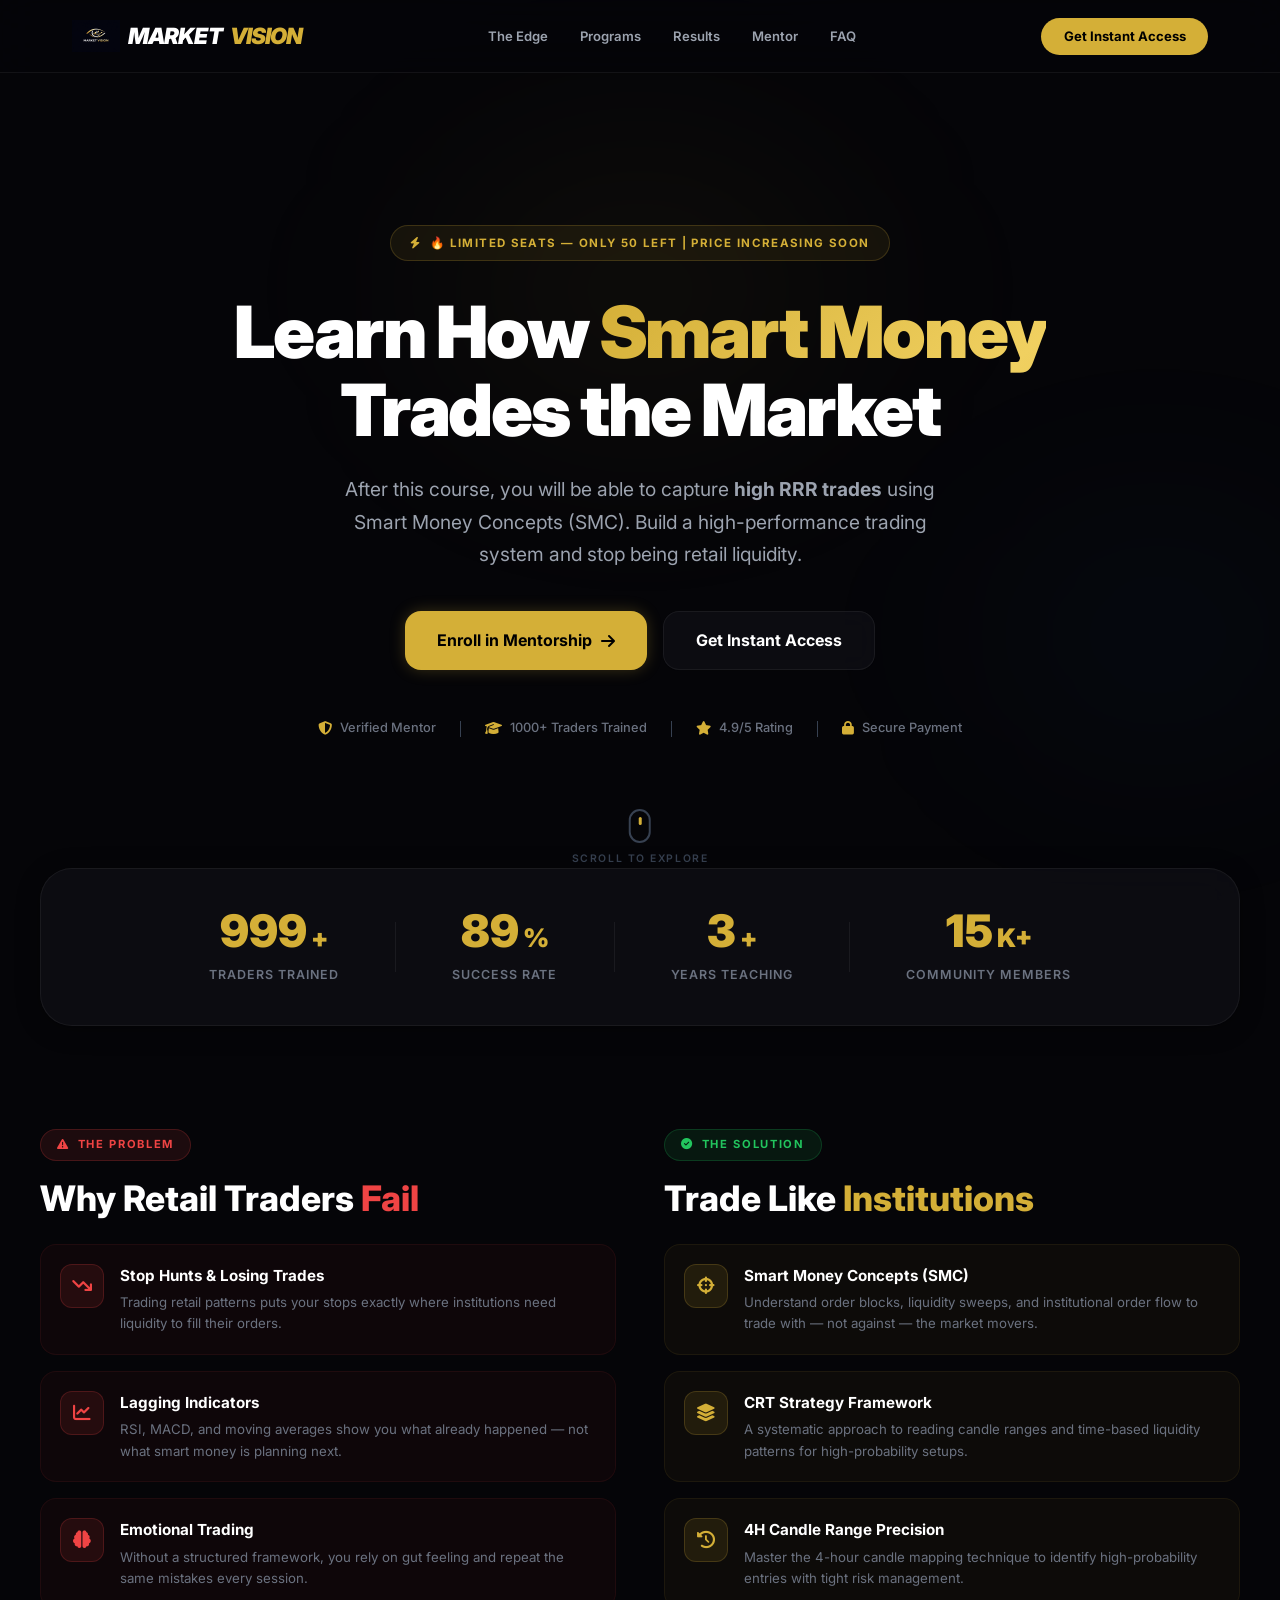
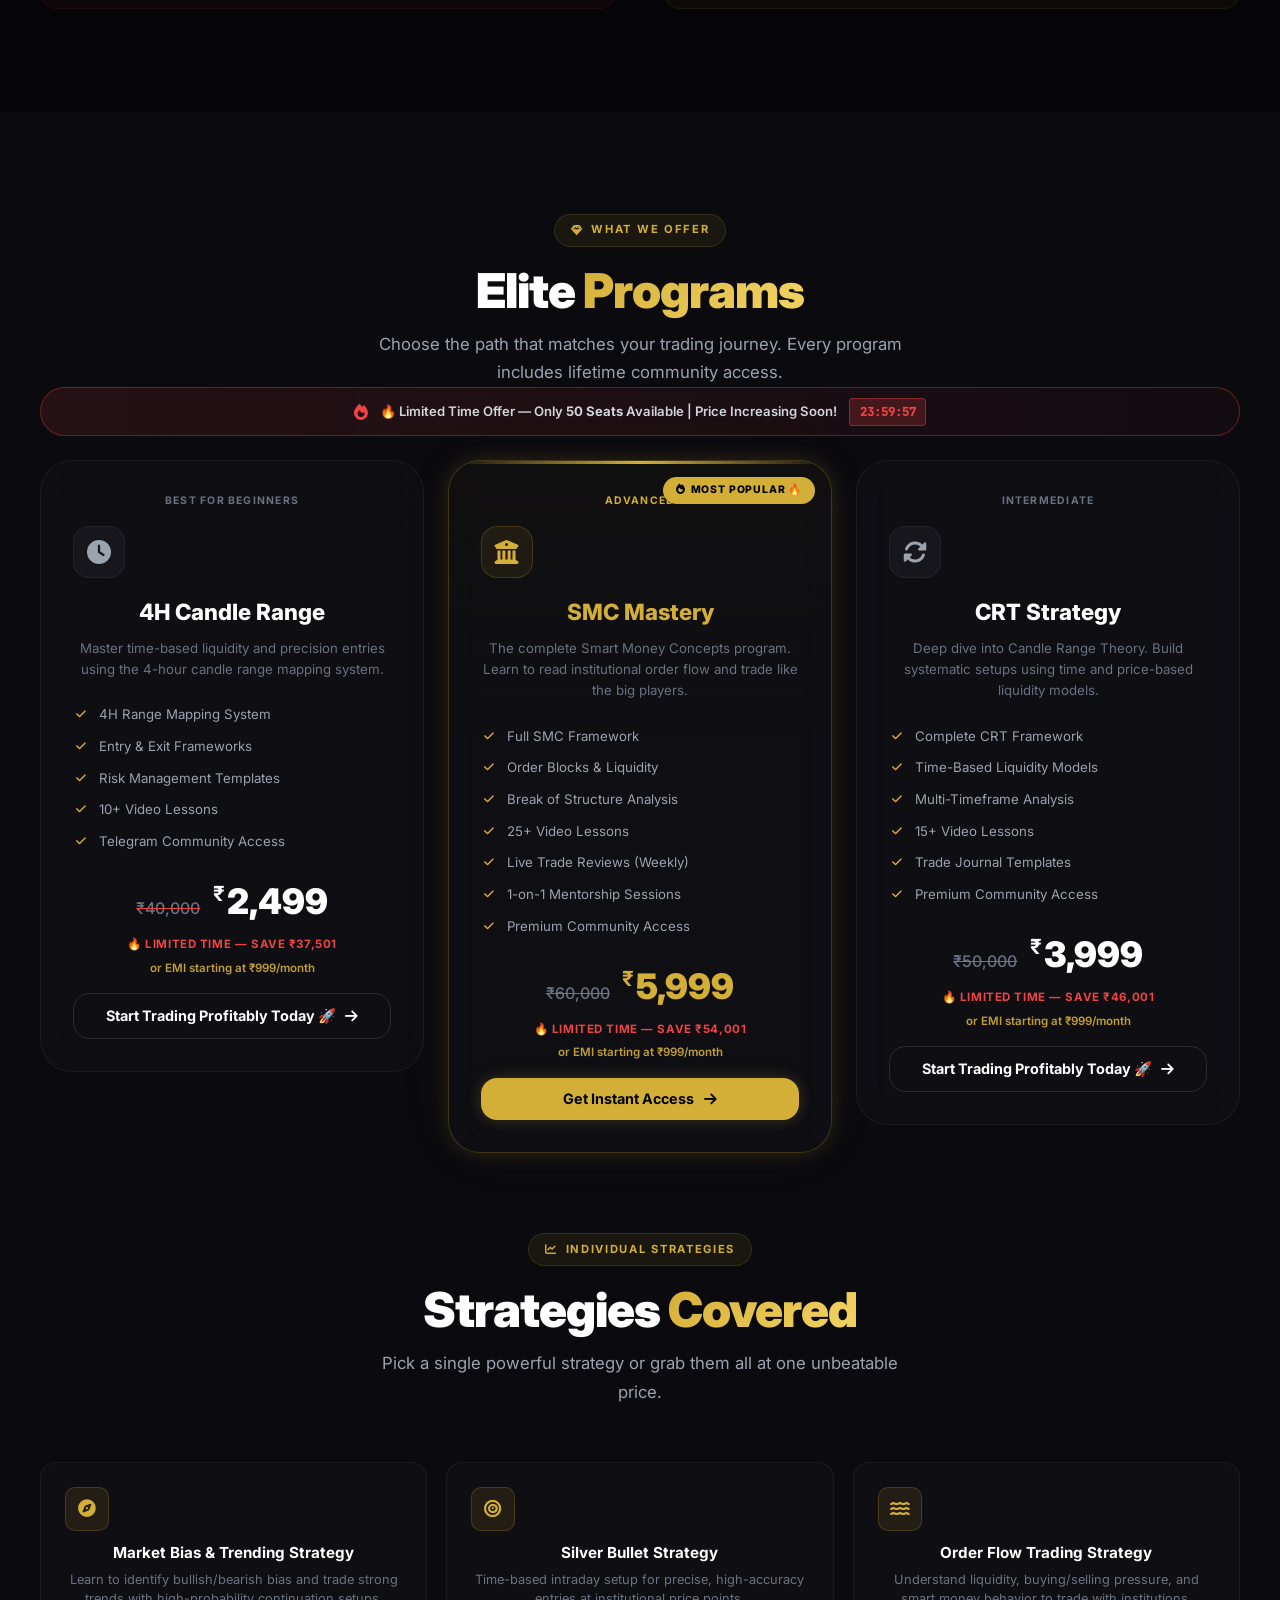
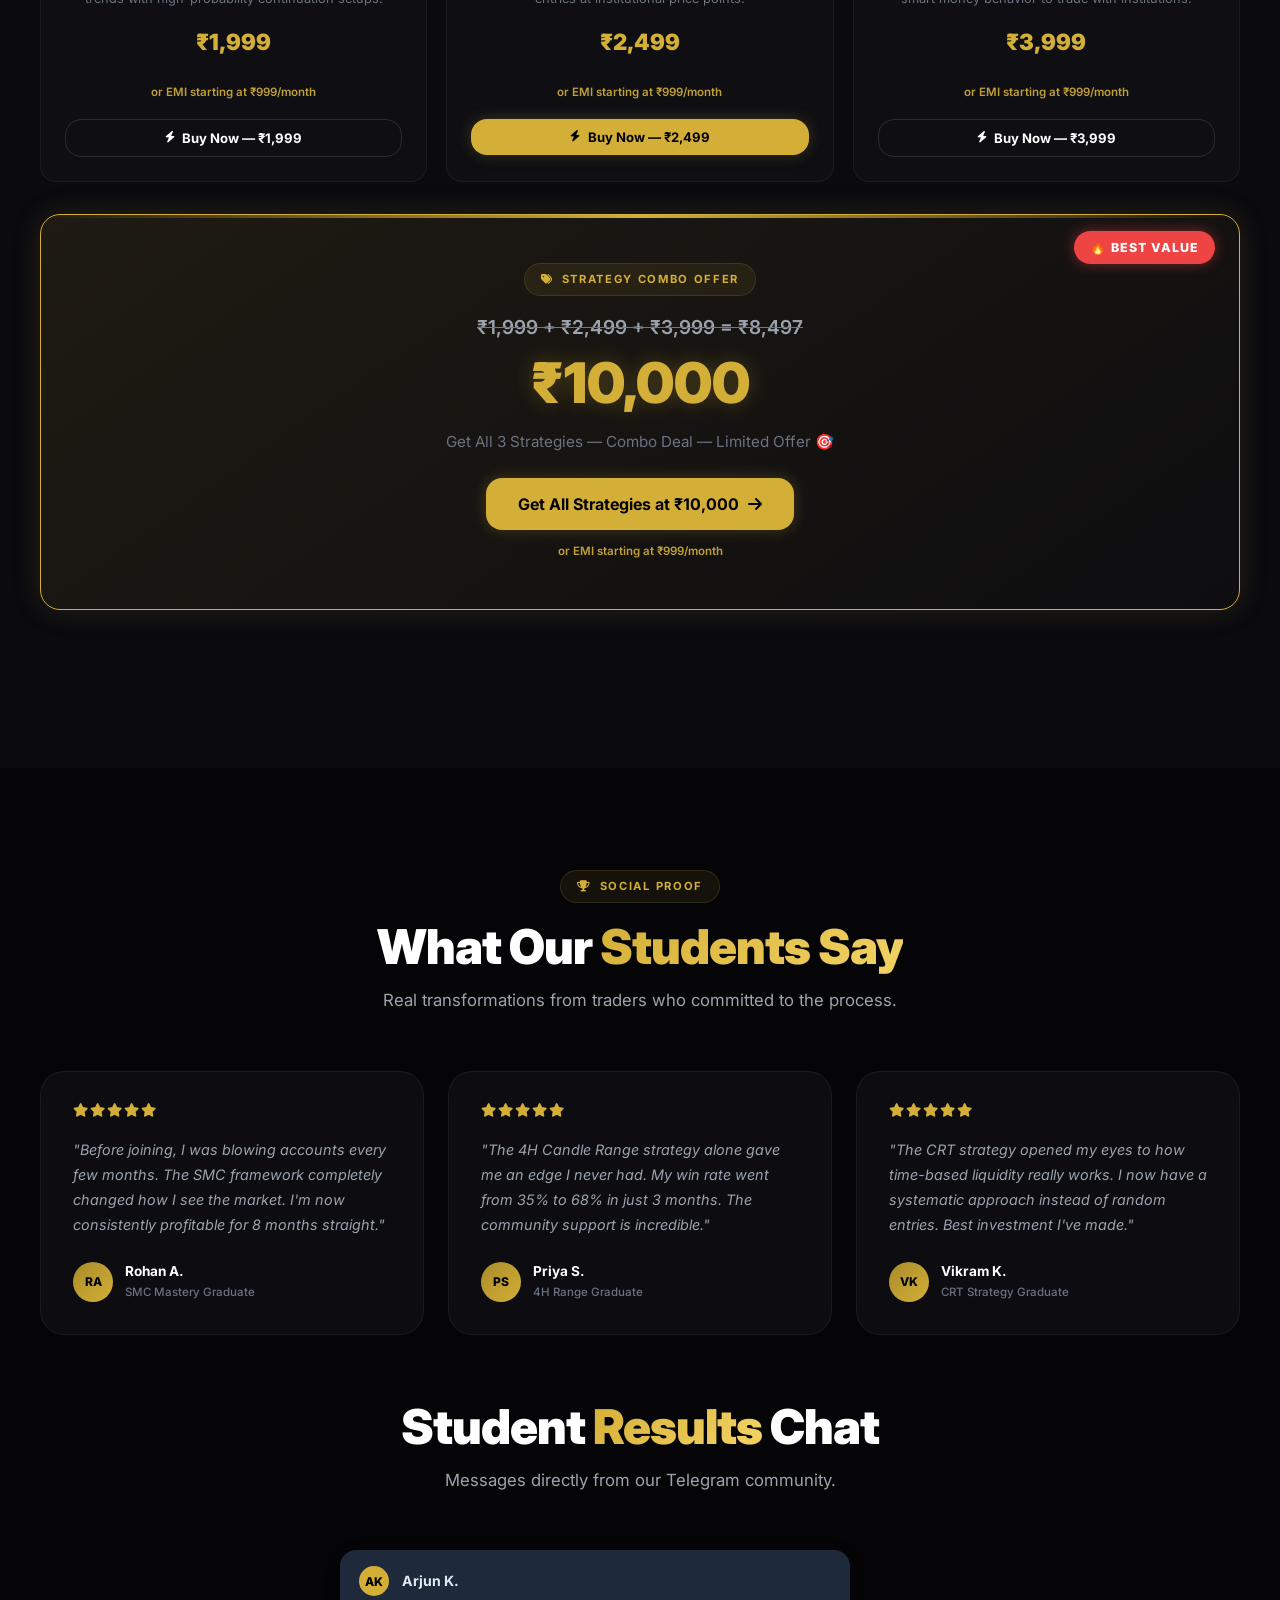
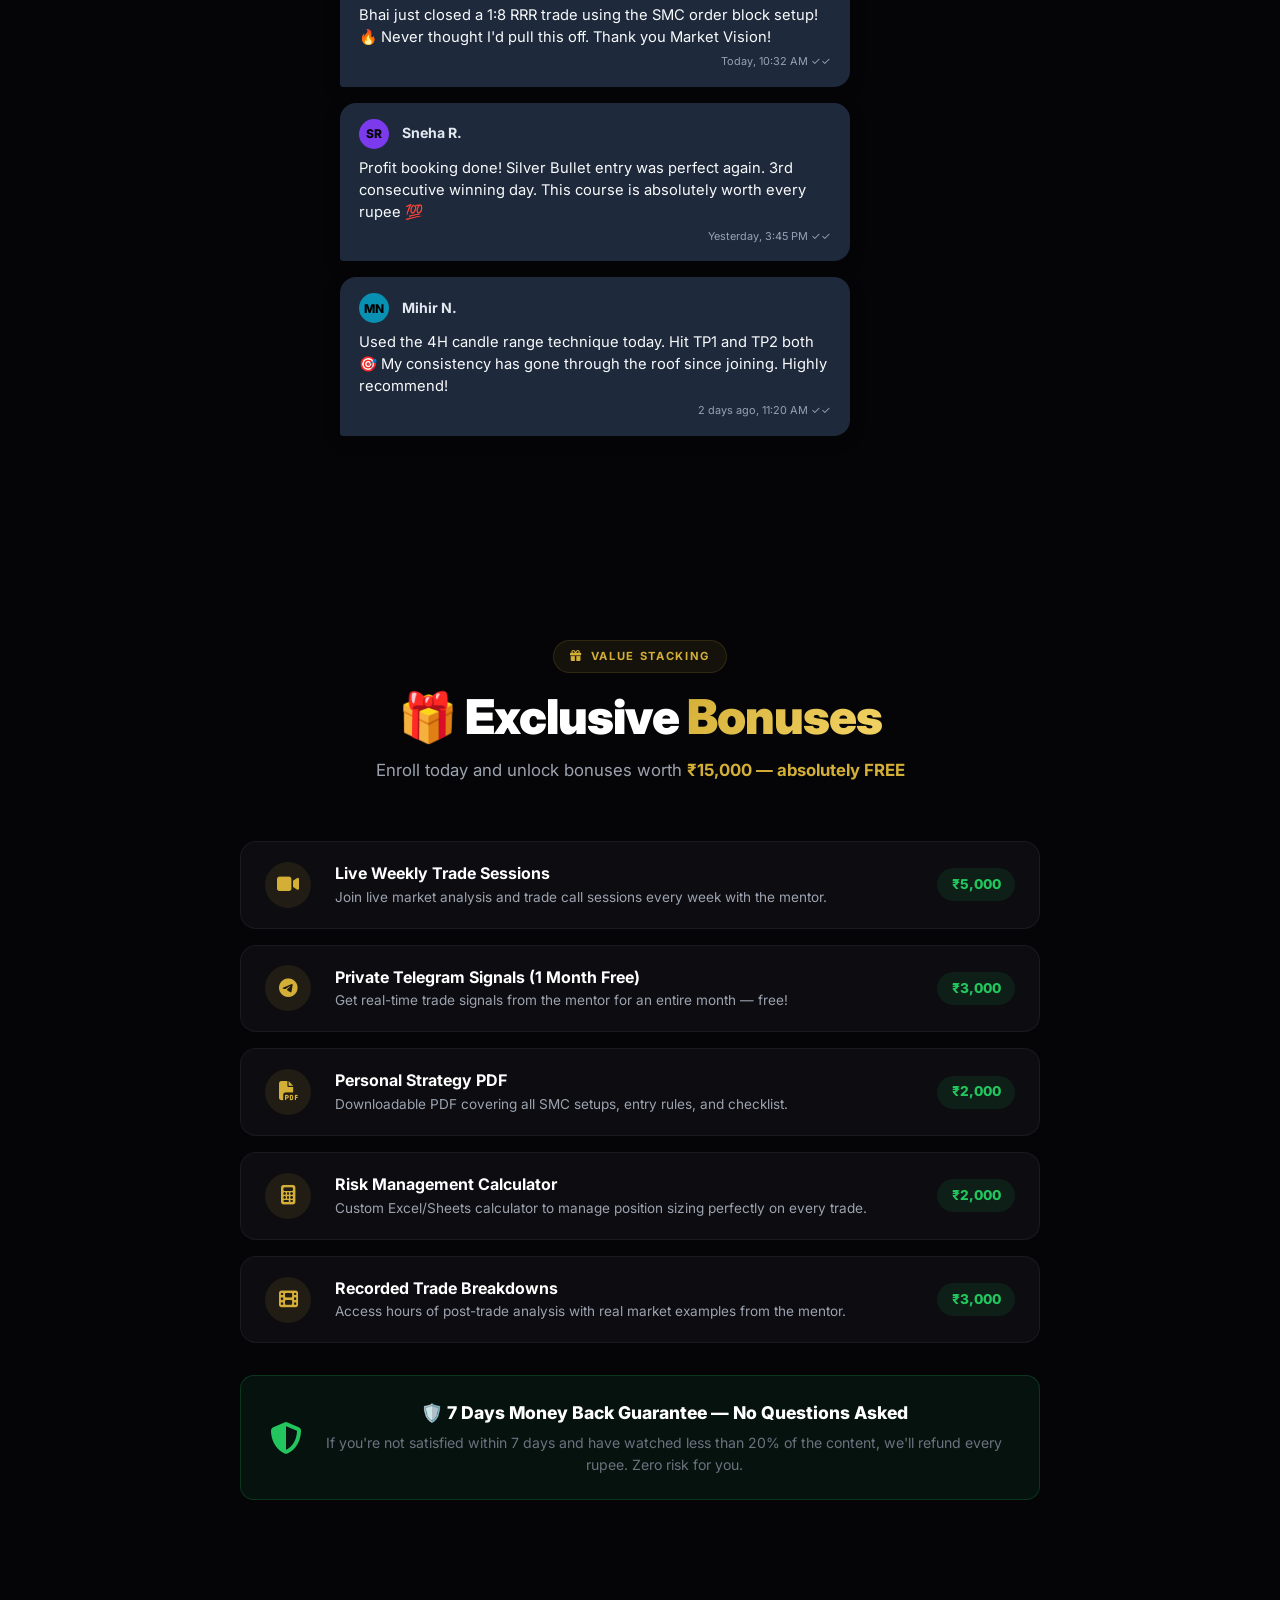
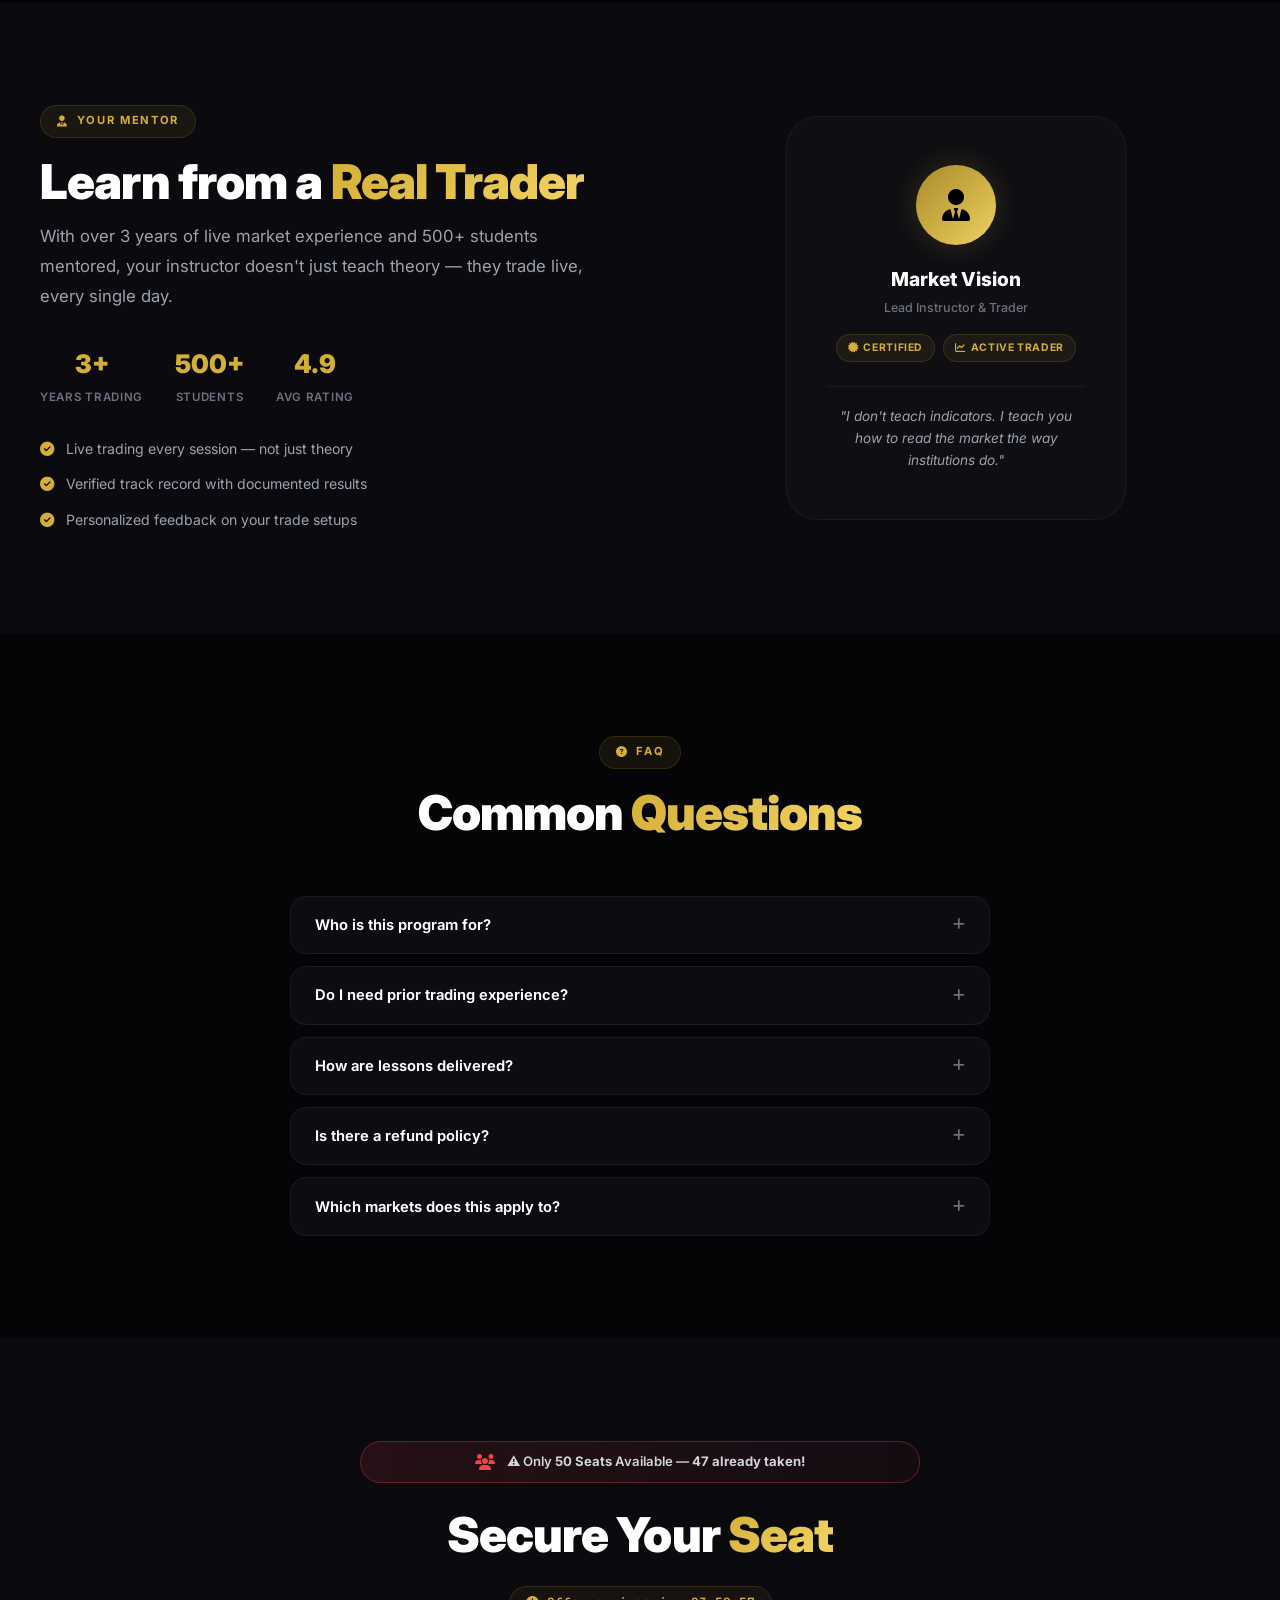
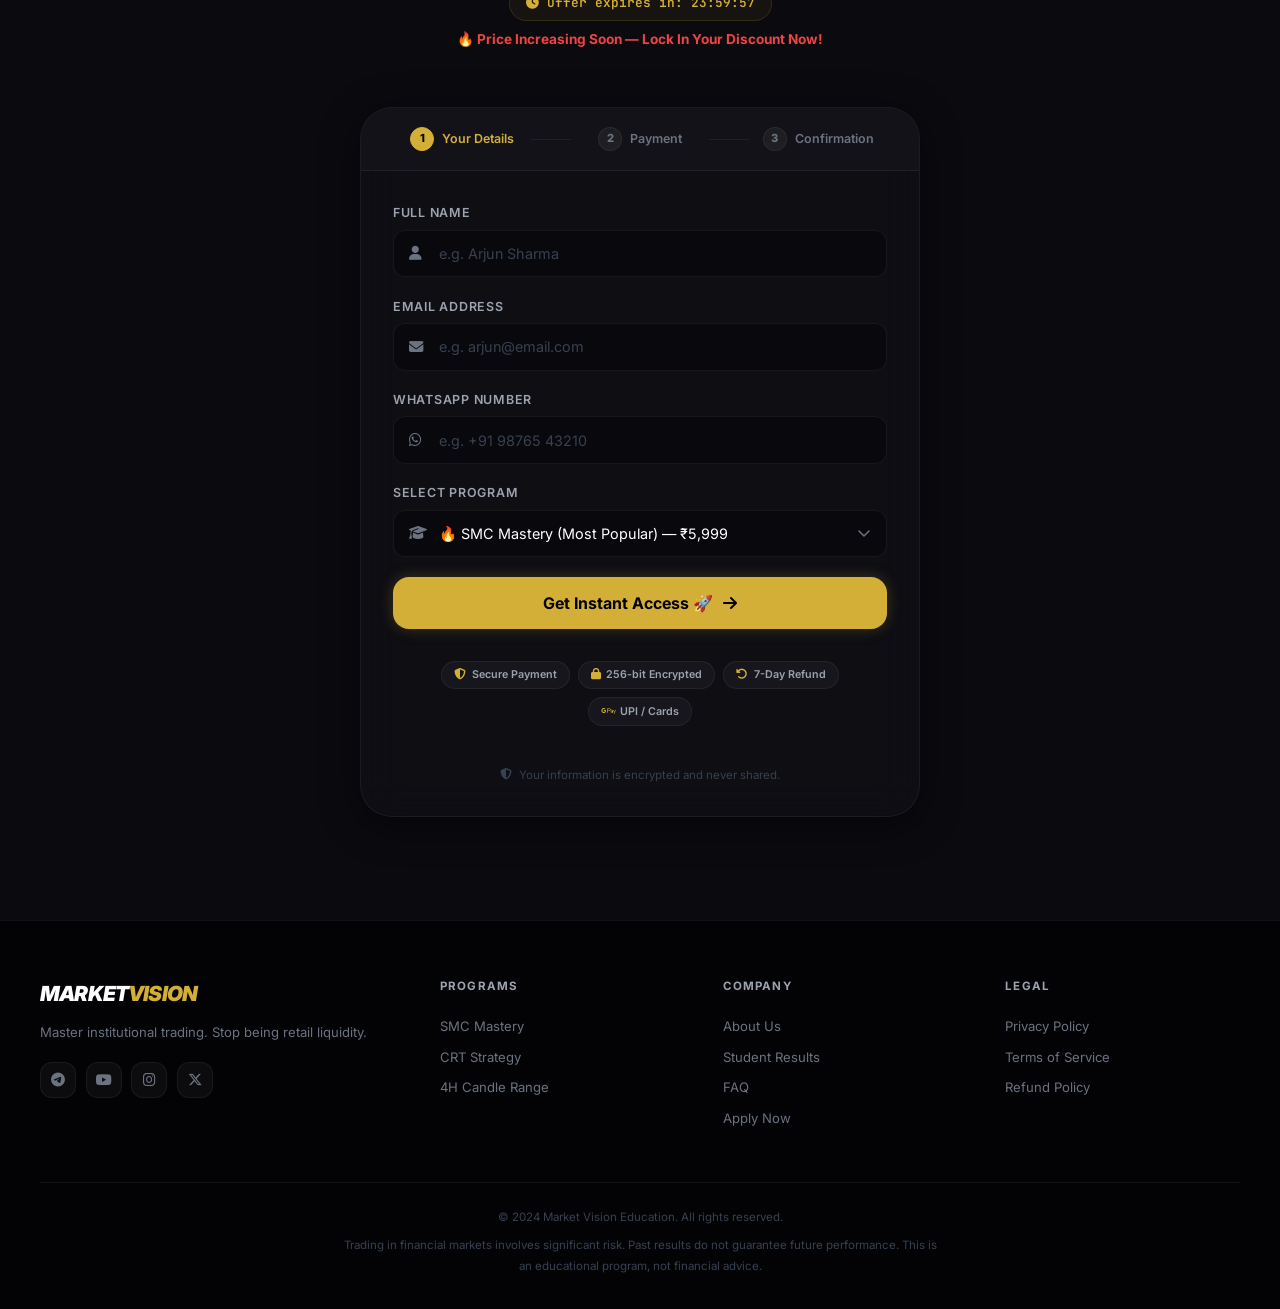
==== index.html @ f61ca61f "Apply latest website updates" ====
<!DOCTYPE html>
<html lang="en">
<head>
    <meta charset="UTF-8">
    <meta name="viewport" content="width=device-width, initial-scale=1.0">
    <meta name="description" content="Market Vision — Master Smart Money Concepts, CRT & 4H Candle Range Strategy. Premium trading education for aspiring institutional-level traders.">
    <meta name="keywords" content="trading education, SMC, smart money concepts, CRT strategy, 4H candle range, forex, trading course">
    <meta name="author" content="Market Vision Education">
    <meta name="theme-color" content="#050508">
    <meta property="og:title" content="Market Vision | Premium Trading Education">
    <meta property="og:description" content="Master Smart Money Concepts. Stop being retail liquidity.">
    <meta property="og:type" content="website">
    <title>Market Vision | Premium Trading Education</title>
    <link rel="preconnect" href="https://fonts.googleapis.com">
    <link rel="preconnect" href="https://fonts.gstatic.com" crossorigin>
    <link href="https://fonts.googleapis.com/css2?family=Inter:wght@300;400;500;600;700;800;900&family=JetBrains+Mono:wght@400;700&display=swap" rel="stylesheet">
    <link href="https://cdnjs.cloudflare.com/ajax/libs/font-awesome/6.5.0/css/all.min.css" rel="stylesheet">
    <link rel="stylesheet" href="css/styles.css">
</head>
<body>

    <!-- ============================================ -->
    <!-- CANVAS PARTICLE BACKGROUND                    -->
    <!-- ============================================ -->
    <canvas id="particle-canvas"></canvas>

    <!-- ============================================ -->
    <!-- NAVIGATION                                    -->
    <!-- ============================================ -->
    <nav id="main-nav" class="nav">
        <div class="nav__container">
            <a href="#" class="nav__logo">
                <img src="images/logo.png" alt="Market Vision Logo" class="nav__logo-img">
                Market<span>Vision</span>
            </a>

            <div class="nav__links" id="nav-links">
                <a href="#about" class="nav__link" onclick="closeMobileMenu()">The Edge</a>
                <a href="#programs" class="nav__link" onclick="closeMobileMenu()">Programs</a>
                <a href="#results" class="nav__link" onclick="closeMobileMenu()">Results</a>
                <a href="#mentor" class="nav__link" onclick="closeMobileMenu()">Mentor</a>
                <a href="#faq" class="nav__link" onclick="closeMobileMenu()">FAQ</a>
            </div>

            <a href="#apply" class="nav__cta">Get Instant Access</a>

            <button class="nav__hamburger" id="hamburger-btn" onclick="toggleMobileMenu()" aria-label="Toggle menu">
                <span></span>
                <span></span>
                <span></span>
            </button>
        </div>
    </nav>

    <!-- ============================================ -->
    <!-- HERO SECTION                                  -->
    <!-- ============================================ -->
    <section id="hero" class="hero">
        <div class="hero__glow hero__glow--1"></div>
        <div class="hero__glow hero__glow--2"></div>

        <div class="hero__content">
            <div class="hero__badge reveal-up">
                <i class="fa-solid fa-bolt"></i>
                <span>🔥 Limited Seats — Only 50 Left | Price Increasing Soon</span>
            </div>

            <h1 class="hero__title reveal-up" style="--delay: 0.1s;">
                Learn How <span class="text-gold-gradient">Smart Money</span><br>
                Trades the Market
            </h1>

            <p class="hero__subtitle reveal-up" style="--delay: 0.2s;">
                After this course, you will be able to capture <strong>high RRR trades</strong> using Smart Money Concepts (SMC). Build a high-performance trading system and stop being retail liquidity.
            </p>

            <div class="hero__actions reveal-up" style="--delay: 0.3s;">
                <a href="#apply" class="btn btn--primary btn--lg btn--glow">
                    <span>Enroll in Mentorship</span>
                    <i class="fa-solid fa-arrow-right"></i>
                </a>
                <a href="#programs" class="btn btn--glass btn--lg">
                    <span>Get Instant Access</span>
                </a>
            </div>

            <div class="hero__trust reveal-up" style="--delay: 0.4s;">
                <div class="hero__trust-item">
                    <i class="fa-solid fa-shield-halved"></i>
                    <span>Verified Mentor</span>
                </div>
                <div class="hero__trust-divider"></div>
                <div class="hero__trust-item">
                    <i class="fa-solid fa-graduation-cap"></i>
                    <span>1000+ Traders Trained</span>
                </div>
                <div class="hero__trust-divider"></div>
                <div class="hero__trust-item">
                    <i class="fa-solid fa-star"></i>
                    <span>4.9/5 Rating</span>
                </div>
                <div class="hero__trust-divider"></div>
                <div class="hero__trust-item">
                    <i class="fa-solid fa-lock"></i>
                    <span>Secure Payment</span>
                </div>
            </div>
        </div>

        <div class="hero__scroll-indicator">
            <div class="hero__scroll-mouse">
                <div class="hero__scroll-dot"></div>
            </div>
            <span>Scroll to explore</span>
        </div>
    </section>

    <!-- ============================================ -->
    <!-- STATS BAR                                     -->
    <!-- ============================================ -->
    <section class="stats">
        <div class="stats__container">
            <div class="stat reveal-up">
                <div class="stat__number" data-target="1000">0</div>
                <div class="stat__suffix">+</div>
                <div class="stat__label">Traders Trained</div>
            </div>
            <div class="stat__divider"></div>
            <div class="stat reveal-up" style="--delay: 0.1s;">
                <div class="stat__number" data-target="89">0</div>
                <div class="stat__suffix">%</div>
                <div class="stat__label">Success Rate</div>
            </div>
            <div class="stat__divider"></div>
            <div class="stat reveal-up" style="--delay: 0.2s;">
                <div class="stat__number" data-target="3">0</div>
                <div class="stat__suffix">+</div>
                <div class="stat__label">Years Teaching</div>
            </div>
            <div class="stat__divider"></div>
            <div class="stat reveal-up" style="--delay: 0.3s;">
                <div class="stat__number" data-target="15">0</div>
                <div class="stat__suffix">K+</div>
                <div class="stat__label">Community Members</div>
            </div>
        </div>
    </section>

    <!-- ============================================ -->
    <!-- ABOUT / THE EDGE                              -->
    <!-- ============================================ -->
    <section id="about" class="about">
        <div class="about__container">
            <!-- Problem Side -->
            <div class="about__problem reveal-left">
                <div class="section-label section-label--danger">
                    <i class="fa-solid fa-triangle-exclamation"></i>
                    The Problem
                </div>
                <h2 class="about__title">
                    Why Retail Traders <span class="text-danger">Fail</span>
                </h2>

                <div class="about__cards">
                    <div class="about__card about__card--danger">
                        <div class="about__card-icon about__card-icon--danger">
                            <i class="fa-solid fa-arrow-trend-down"></i>
                        </div>
                        <div>
                            <h4>Stop Hunts & Losing Trades</h4>
                            <p>Trading retail patterns puts your stops exactly where institutions need liquidity to fill their orders.</p>
                        </div>
                    </div>
                    <div class="about__card about__card--danger">
                        <div class="about__card-icon about__card-icon--danger">
                            <i class="fa-solid fa-chart-line"></i>
                        </div>
                        <div>
                            <h4>Lagging Indicators</h4>
                            <p>RSI, MACD, and moving averages show you what already happened — not what smart money is planning next.</p>
                        </div>
                    </div>
                    <div class="about__card about__card--danger">
                        <div class="about__card-icon about__card-icon--danger">
                            <i class="fa-solid fa-brain"></i>
                        </div>
                        <div>
                            <h4>Emotional Trading</h4>
                            <p>Without a structured framework, you rely on gut feeling and repeat the same mistakes every session.</p>
                        </div>
                    </div>
                </div>
            </div>

            <!-- Solution Side -->
            <div class="about__solution reveal-right">
                <div class="section-label section-label--success">
                    <i class="fa-solid fa-check-circle"></i>
                    The Solution
                </div>
                <h2 class="about__title">
                    Trade Like <span class="text-gold">Institutions</span>
                </h2>

                <div class="about__cards">
                    <div class="about__card about__card--gold">
                        <div class="about__card-icon about__card-icon--gold">
                            <i class="fa-solid fa-crosshairs"></i>
                        </div>
                        <div>
                            <h4>Smart Money Concepts (SMC)</h4>
                            <p>Understand order blocks, liquidity sweeps, and institutional order flow to trade with — not against — the market movers.</p>
                        </div>
                    </div>
                    <div class="about__card about__card--gold">
                        <div class="about__card-icon about__card-icon--gold">
                            <i class="fa-solid fa-layer-group"></i>
                        </div>
                        <div>
                            <h4>CRT Strategy Framework</h4>
                            <p>A systematic approach to reading candle ranges and time-based liquidity patterns for high-probability setups.</p>
                        </div>
                    </div>
                    <div class="about__card about__card--gold">
                        <div class="about__card-icon about__card-icon--gold">
                            <i class="fa-solid fa-clock-rotate-left"></i>
                        </div>
                        <div>
                            <h4>4H Candle Range Precision</h4>
                            <p>Master the 4-hour candle mapping technique to identify high-probability entries with tight risk management.</p>
                        </div>
                    </div>
                </div>
            </div>
        </div>
    </section>

    <!-- ============================================ -->
    <!-- PROGRAMS                                      -->
    <!-- ============================================ -->
    <section id="programs" class="programs">
        <div class="programs__container">
            <div class="section-header reveal-up">
                <div class="section-label">
                    <i class="fa-solid fa-gem"></i>
                    What We Offer
                </div>
                <h2 class="section-title">
                    Elite <span class="text-gold-gradient">Programs</span>
                </h2>
                <p class="section-desc">Choose the path that matches your trading journey. Every program includes lifetime community access.</p>
                      <!-- Scarcity Banner -->
            <div class="scarcity-banner reveal-up">
                <i class="fa-solid fa-fire"></i>
                <span>🔥 Limited Time Offer — Only <strong>50 Seats</strong> Available | Price Increasing Soon!</span>
                <span class="scarcity-timer" id="scarcity-countdown">Loading...</span>
            </div>

            <div class="programs__grid">
                <!-- Program 1 -->
                <div class="program-card reveal-up" style="--delay: 0s;">
                    <div class="program-card__badge">Best for Beginners</div>
                    <div class="program-card__header">
                        <div class="program-card__icon">
                            <i class="fa-solid fa-chart-candlestick" style="font-size: 1.5rem;"></i>
                            <i class="fa-solid fa-clock" style="font-size: 1.5rem;"></i>
                        </div>
                        <h3 class="program-card__title">4H Candle Range</h3>
                        <p class="program-card__subtitle">Master time-based liquidity and precision entries using the 4-hour candle range mapping system.</p>
                    </div>
                    <div class="program-card__features">
                        <div class="program-card__feature">
                            <i class="fa-solid fa-check"></i>
                            <span>4H Range Mapping System</span>
                        </div>
                        <div class="program-card__feature">
                            <i class="fa-solid fa-check"></i>
                            <span>Entry &amp; Exit Frameworks</span>
                        </div>
                        <div class="program-card__feature">
                            <i class="fa-solid fa-check"></i>
                            <span>Risk Management Templates</span>
                        </div>
                        <div class="program-card__feature">
                            <i class="fa-solid fa-check"></i>
                            <span>10+ Video Lessons</span>
                        </div>
                        <div class="program-card__feature">
                            <i class="fa-solid fa-check"></i>
                            <span>Telegram Community Access</span>
                        </div>
                    </div>
                    <div class="program-card__footer">
                        <div class="program-card__price">
                            <span class="price-original">₹40,000</span>
                            <span class="program-card__currency">₹</span>2,499
                        </div>
                        <span class="price-note">🔥 Limited Time — Save ₹37,501</span>
                        <span class="price-emi">or EMI starting at ₹999/month</span>
                        <button onclick="selectCourse('4H Candle Range Strategy', 2499)" class="btn btn--outline btn--full" style="margin-top:1rem;">
                            <span>Start Trading Profitably Today 🚀</span>
                            <i class="fa-solid fa-arrow-right"></i>
                        </button>
                    </div>
                </div>

                <!-- Program 2 (Featured) -->
                <div class="program-card program-card--featured reveal-up" style="--delay: 0.1s;">
                    <div class="program-card__popular">
                        <i class="fa-solid fa-fire"></i> Most Popular 🔥
                    </div>
                    <div class="program-card__badge program-card__badge--gold">Advanced</div>
                    <div class="program-card__header">
                        <div class="program-card__icon program-card__icon--gold">
                            <i class="fa-solid fa-building-columns" style="font-size: 1.5rem;"></i>
                        </div>
                        <h3 class="program-card__title program-card__title--gold">SMC Mastery</h3>
                        <p class="program-card__subtitle">The complete Smart Money Concepts program. Learn to read institutional order flow and trade like the big players.</p>
                    </div>
                    <div class="program-card__features">
                        <div class="program-card__feature">
                            <i class="fa-solid fa-check"></i>
                            <span>Full SMC Framework</span>
                        </div>
                        <div class="program-card__feature">
                            <i class="fa-solid fa-check"></i>
                            <span>Order Blocks &amp; Liquidity</span>
                        </div>
                        <div class="program-card__feature">
                            <i class="fa-solid fa-check"></i>
                            <span>Break of Structure Analysis</span>
                        </div>
                        <div class="program-card__feature">
                            <i class="fa-solid fa-check"></i>
                            <span>25+ Video Lessons</span>
                        </div>
                        <div class="program-card__feature">
                            <i class="fa-solid fa-check"></i>
                            <span>Live Trade Reviews (Weekly)</span>
                        </div>
                        <div class="program-card__feature">
                            <i class="fa-solid fa-check"></i>
                            <span>1-on-1 Mentorship Sessions</span>
                        </div>
                        <div class="program-card__feature">
                            <i class="fa-solid fa-check"></i>
                            <span>Premium Community Access</span>
                        </div>
                    </div>
                    <div class="program-card__footer">
                        <div class="program-card__price program-card__price--gold">
                            <span class="price-original">₹60,000</span>
                            <span class="program-card__currency">₹</span>5,999
                        </div>
                        <span class="price-note">🔥 Limited Time — Save ₹54,001</span>
                        <span class="price-emi">or EMI starting at ₹999/month</span>
                        <button onclick="selectCourse('SMC Mastery Program', 5999)" class="btn btn--primary btn--full btn--glow" style="margin-top:1rem;">
                            <span>Get Instant Access</span>
                            <i class="fa-solid fa-arrow-right"></i>
                        </button>
                    </div>
                </div>

                <!-- Program 3 -->
                <div class="program-card reveal-up" style="--delay: 0.2s;">
                    <div class="program-card__badge">Intermediate</div>
                    <div class="program-card__header">
                        <div class="program-card__icon">
                            <i class="fa-solid fa-rotate" style="font-size: 1.5rem;"></i>
                        </div>
                        <h3 class="program-card__title">CRT Strategy</h3>
                        <p class="program-card__subtitle">Deep dive into Candle Range Theory. Build systematic setups using time and price-based liquidity models.</p>
                    </div>
                    <div class="program-card__features">
                        <div class="program-card__feature">
                            <i class="fa-solid fa-check"></i>
                            <span>Complete CRT Framework</span>
                        </div>
                        <div class="program-card__feature">
                            <i class="fa-solid fa-check"></i>
                            <span>Time-Based Liquidity Models</span>
                        </div>
                        <div class="program-card__feature">
                            <i class="fa-solid fa-check"></i>
                            <span>Multi-Timeframe Analysis</span>
                        </div>
                        <div class="program-card__feature">
                            <i class="fa-solid fa-check"></i>
                            <span>15+ Video Lessons</span>
                        </div>
                        <div class="program-card__feature">
                            <i class="fa-solid fa-check"></i>
                            <span>Trade Journal Templates</span>
                        </div>
                        <div class="program-card__feature">
                            <i class="fa-solid fa-check"></i>
                            <span>Premium Community Access</span>
                        </div>
                    </div>
                    <div class="program-card__footer">
                        <div class="program-card__price">
                            <span class="price-original">₹50,000</span>
                            <span class="program-card__currency">₹</span>3,999
                        </div>
                        <span class="price-note">🔥 Limited Time — Save ₹46,001</span>
                        <span class="price-emi">or EMI starting at ₹999/month</span>
                        <button onclick="selectCourse('CRT Strategy Program', 3999)" class="btn btn--outline btn--full" style="margin-top:1rem;">
                            <span>Start Trading Profitably Today 🚀</span>
                            <i class="fa-solid fa-arrow-right"></i>
                        </button>
                    </div>
                </div>
            </div>

            <!-- ===== STRATEGIES SECTION ===== -->
            <div class="section-header reveal-up" style="margin-top: 5rem;">
                <div class="section-label">
                    <i class="fa-solid fa-chart-line"></i>
                    Individual Strategies
                </div>
                <h2 class="section-title">Strategies <span class="text-gold-gradient">Covered</span></h2>
                <p class="section-desc">Pick a single powerful strategy or grab them all at one unbeatable price.</p>
            </div>

            <div class="strategy-cards reveal-up">
                <div class="strategy-card">
                    <div class="strategy-card__icon"><i class="fa-solid fa-compass"></i></div>
                    <div class="strategy-card__body">
                        <h4>Market Bias &amp; Trending Strategy</h4>
                        <p>Learn to identify bullish/bearish bias and trade strong trends with high-probability continuation setups.</p>
                    </div>
                    <div class="strategy-card__price">₹1,999</div>
                    <span class="price-emi">or EMI starting at ₹999/month</span>
                    <button onclick="selectCourse('Market Bias &amp; Trending Strategy', 1999)" class="btn btn--outline btn--full strategy-card__btn">
                        <i class="fa-solid fa-bolt"></i>
                        <span>Buy Now — ₹1,999</span>
                    </button>
                </div>
                <div class="strategy-card">
                    <div class="strategy-card__icon"><i class="fa-solid fa-bullseye"></i></div>
                    <div class="strategy-card__body">
                        <h4>Silver Bullet Strategy</h4>
                        <p>Time-based intraday setup for precise, high-accuracy entries at institutional price points.</p>
                    </div>
                    <div class="strategy-card__price">₹2,499</div>
                    <span class="price-emi">or EMI starting at ₹999/month</span>
                    <button onclick="selectCourse('Silver Bullet Strategy', 2499)" class="btn btn--primary btn--full strategy-card__btn btn--glow">
                        <i class="fa-solid fa-bolt"></i>
                        <span>Buy Now — ₹2,499</span>
                    </button>
                </div>
                <div class="strategy-card">
                    <div class="strategy-card__icon"><i class="fa-solid fa-water"></i></div>
                    <div class="strategy-card__body">
                        <h4>Order Flow Trading Strategy</h4>
                        <p>Understand liquidity, buying/selling pressure, and smart money behavior to trade with institutions.</p>
                    </div>
                    <div class="strategy-card__price">₹3,999</div>
                    <span class="price-emi">or EMI starting at ₹999/month</span>
                    <button onclick="selectCourse('Order Flow Trading Strategy', 3999)" class="btn btn--outline btn--full strategy-card__btn">
                        <i class="fa-solid fa-bolt"></i>
                        <span>Buy Now — ₹3,999</span>
                    </button>
                </div>
            </div>

            <!-- ===== COMBO OFFER ===== -->
            <div class="combo-offer-block reveal-up">
                <div class="combo-badge">🔥 Best Value</div>
                <div class="section-label" style="justify-content:center; margin-bottom:1rem;">
                    <i class="fa-solid fa-tags"></i> Strategy Combo Offer
                </div>
                <p class="combo-equation">₹1,999 + ₹2,499 + ₹3,999 = ₹8,497</p>
                <div class="combo-price">₹10,000</div>
                <p style="color:var(--color-text-dim); margin-bottom:1.5rem; font-size:0.95rem;">Get All 3 Strategies — Combo Deal — Limited Offer 🎯</p>
                <button onclick="selectCourse('All Strategies Combo', 10000)" class="btn btn--primary btn--lg btn--glow">
                    <span>Get All Strategies at ₹10,000</span>
                    <i class="fa-solid fa-arrow-right"></i>
                </button>
                <p class="price-emi" style="margin-top:0.75rem; text-align:center;">or EMI starting at ₹999/month</p>
            </div>          </div>
        </div>
    </section>

    <!-- ============================================ -->
    <!-- RESULTS / TESTIMONIALS                        -->
    <!-- ============================================ -->
    <section id="results" class="results">
        <div class="results__container">
            <div class="section-header reveal-up">
                <div class="section-label">
                    <i class="fa-solid fa-trophy"></i>
                    Social Proof
                </div>
                <h2 class="section-title">
                    What Our <span class="text-gold-gradient">Students Say</span>
                </h2>
                <p class="section-desc">Real transformations from traders who committed to the process.</p>
            </div>

            <div class="testimonials__grid">
                <div class="testimonial-card reveal-up" style="--delay: 0s;">
                    <div class="testimonial-card__stars">
                        <i class="fa-solid fa-star"></i><i class="fa-solid fa-star"></i><i class="fa-solid fa-star"></i><i class="fa-solid fa-star"></i><i class="fa-solid fa-star"></i>
                    </div>
                    <p class="testimonial-card__text">"Before joining, I was blowing accounts every few months. The SMC framework completely changed how I see the market. I'm now consistently profitable for 8 months straight."</p>
                    <div class="testimonial-card__author">
                        <div class="testimonial-card__avatar">RA</div>
                        <div>
                            <div class="testimonial-card__name">Rohan A.</div>
                            <div class="testimonial-card__role">SMC Mastery Graduate</div>
                        </div>
                    </div>
                </div>
                <div class="testimonial-card reveal-up" style="--delay: 0.1s;">
                    <div class="testimonial-card__stars">
                        <i class="fa-solid fa-star"></i><i class="fa-solid fa-star"></i><i class="fa-solid fa-star"></i><i class="fa-solid fa-star"></i><i class="fa-solid fa-star"></i>
                    </div>
                    <p class="testimonial-card__text">"The 4H Candle Range strategy alone gave me an edge I never had. My win rate went from 35% to 68% in just 3 months. The community support is incredible."</p>
                    <div class="testimonial-card__author">
                        <div class="testimonial-card__avatar">PS</div>
                        <div>
                            <div class="testimonial-card__name">Priya S.</div>
                            <div class="testimonial-card__role">4H Range Graduate</div>
                        </div>
                    </div>
                </div>
                <div class="testimonial-card reveal-up" style="--delay: 0.2s;">
                    <div class="testimonial-card__stars">
                        <i class="fa-solid fa-star"></i><i class="fa-solid fa-star"></i><i class="fa-solid fa-star"></i><i class="fa-solid fa-star"></i><i class="fa-solid fa-star"></i>
                    </div>
                    <p class="testimonial-card__text">"The CRT strategy opened my eyes to how time-based liquidity really works. I now have a systematic approach instead of random entries. Best investment I've made."</p>
                    <div class="testimonial-card__author">
                        <div class="testimonial-card__avatar">VK</div>
                        <div>
                            <div class="testimonial-card__name">Vikram K.</div>
                            <div class="testimonial-card__role">CRT Strategy Graduate</div>
                        </div>
                    </div>
                </div>
            </div>

            <!-- Chat-Style Testimonials -->
            <div class="section-header reveal-up" style="margin-top: 4rem;">
                <h2 class="section-title">Student <span class="text-gold-gradient">Results</span> Chat</h2>
                <p class="section-desc">Messages directly from our Telegram community.</p>
            </div>
            <div class="chat-container reveal-up">
                <div class="chat-bubble chat-bubble--left">
                    <div class="chat-header">
                        <div class="chat-avatar">AK</div>
                        <span class="chat-name">Arjun K.</span>
                    </div>
                    <p class="chat-text">Bhai just closed a 1:8 RRR trade using the SMC order block setup! 🔥 Never thought I'd pull this off. Thank you Market Vision!</p>
                    <span class="chat-timestamp">Today, 10:32 AM ✓✓</span>
                </div>
                <div class="chat-bubble chat-bubble--left">
                    <div class="chat-header">
                        <div class="chat-avatar" style="background:#7c3aed;">SR</div>
                        <span class="chat-name">Sneha R.</span>
                    </div>
                    <p class="chat-text">Profit booking done! Silver Bullet entry was perfect again. 3rd consecutive winning day. This course is absolutely worth every rupee 💯</p>
                    <span class="chat-timestamp">Yesterday, 3:45 PM ✓✓</span>
                </div>
                <div class="chat-bubble chat-bubble--left">
                    <div class="chat-header">
                        <div class="chat-avatar" style="background:#0891b2;">MN</div>
                        <span class="chat-name">Mihir N.</span>
                    </div>
                    <p class="chat-text">Used the 4H candle range technique today. Hit TP1 and TP2 both 🎯 My consistency has gone through the roof since joining. Highly recommend!</p>
                    <span class="chat-timestamp">2 days ago, 11:20 AM ✓✓</span>
                </div>
            </div>
        </div>
    </section>

    <!-- ============================================ -->
    <!-- BONUSES SECTION                              -->
    <!-- ============================================ -->
    <section id="bonuses" class="bonuses">
        <div style="max-width: var(--container-max); margin: 0 auto; padding: 0 var(--container-pad);">
            <div class="section-header reveal-up">
                <div class="section-label">
                    <i class="fa-solid fa-gift"></i>
                    Value Stacking
                </div>
                <h2 class="section-title">🎁 Exclusive <span class="text-gold-gradient">Bonuses</span></h2>
                <p class="section-desc">Enroll today and unlock bonuses worth <strong class="text-gold">₹15,000 — absolutely FREE</strong></p>
            </div>
            <div class="bonuses__grid">
                <div class="bonus-card reveal-up">
                    <div class="bonus-icon"><i class="fa-solid fa-video"></i></div>
                    <div class="bonus-content">
                        <h4>Live Weekly Trade Sessions</h4>
                        <p>Join live market analysis and trade call sessions every week with the mentor.</p>
                    </div>
                    <span class="bonus-value">₹5,000</span>
                </div>
                <div class="bonus-card reveal-up" style="--delay:0.05s;">
                    <div class="bonus-icon"><i class="fa-brands fa-telegram"></i></div>
                    <div class="bonus-content">
                        <h4>Private Telegram Signals (1 Month Free)</h4>
                        <p>Get real-time trade signals from the mentor for an entire month — free!</p>
                    </div>
                    <span class="bonus-value">₹3,000</span>
                </div>
                <div class="bonus-card reveal-up" style="--delay:0.1s;">
                    <div class="bonus-icon"><i class="fa-solid fa-file-pdf"></i></div>
                    <div class="bonus-content">
                        <h4>Personal Strategy PDF</h4>
                        <p>Downloadable PDF covering all SMC setups, entry rules, and checklist.</p>
                    </div>
                    <span class="bonus-value">₹2,000</span>
                </div>
                <div class="bonus-card reveal-up" style="--delay:0.15s;">
                    <div class="bonus-icon"><i class="fa-solid fa-calculator"></i></div>
                    <div class="bonus-content">
                        <h4>Risk Management Calculator</h4>
                        <p>Custom Excel/Sheets calculator to manage position sizing perfectly on every trade.</p>
                    </div>
                    <span class="bonus-value">₹2,000</span>
                </div>
                <div class="bonus-card reveal-up" style="--delay:0.2s;">
                    <div class="bonus-icon"><i class="fa-solid fa-film"></i></div>
                    <div class="bonus-content">
                        <h4>Recorded Trade Breakdowns</h4>
                        <p>Access hours of post-trade analysis with real market examples from the mentor.</p>
                    </div>
                    <span class="bonus-value">₹3,000</span>
                </div>
            </div>
            <div class="guarantee-block reveal-up">
                <i class="fa-solid fa-shield-halved"></i>
                <div>
                    <h4>🛡️ 7 Days Money Back Guarantee — No Questions Asked</h4>
                    <p style="font-size:0.88rem; color:var(--color-text-dim); margin-top:0.3rem;">If you're not satisfied within 7 days and have watched less than 20% of the content, we'll refund every rupee. Zero risk for you.</p>
                </div>
            </div>
        </div>
    </section>

    <!-- ============================================ -->
    <!-- MENTOR                                        -->
    <!-- ============================================ -->
    <section id="mentor" class="mentor">
        <div class="mentor__container">
            <div class="mentor__content reveal-left">
                <div class="section-label">
                    <i class="fa-solid fa-user-tie"></i>
                    Your Mentor
                </div>
                <h2 class="section-title" style="text-align: left;">
                    Learn from a <span class="text-gold-gradient">Real Trader</span>
                </h2>
                <p class="mentor__bio">
                    With over 3 years of live market experience and 500+ students mentored, 
                    your instructor doesn't just teach theory — they trade live, every single day.
                </p>
                <div class="mentor__stats">
                    <div class="mentor__stat">
                        <div class="mentor__stat-value">3+</div>
                        <div class="mentor__stat-label">Years Trading</div>
                    </div>
                    <div class="mentor__stat">
                        <div class="mentor__stat-value">500+</div>
                        <div class="mentor__stat-label">Students</div>
                    </div>
                    <div class="mentor__stat">
                        <div class="mentor__stat-value">4.9</div>
                        <div class="mentor__stat-label">Avg Rating</div>
                    </div>
                </div>
                <div class="mentor__highlights">
                    <div class="mentor__highlight">
                        <i class="fa-solid fa-circle-check"></i>
                        <span>Live trading every session — not just theory</span>
                    </div>
                    <div class="mentor__highlight">
                        <i class="fa-solid fa-circle-check"></i>
                        <span>Verified track record with documented results</span>
                    </div>
                    <div class="mentor__highlight">
                        <i class="fa-solid fa-circle-check"></i>
                        <span>Personalized feedback on your trade setups</span>
                    </div>
                </div>
            </div>
            <div class="mentor__visual reveal-right">
                <div class="mentor__card">
                    <div class="mentor__card-glow"></div>
                    <div class="mentor__card-avatar">
                        <i class="fa-solid fa-user-tie"></i>
                    </div>
                    <div class="mentor__card-name">Market Vision</div>
                    <div class="mentor__card-title">Lead Instructor & Trader</div>
                    <div class="mentor__card-badges">
                        <span class="mentor__card-badge"><i class="fa-solid fa-certificate"></i> Certified</span>
                        <span class="mentor__card-badge"><i class="fa-solid fa-chart-line"></i> Active Trader</span>
                    </div>
                    <div class="mentor__card-quote">
                        "I don't teach indicators. I teach you how to read the market the way institutions do."
                    </div>
                </div>
            </div>
        </div>
    </section>

    <!-- ============================================ -->
    <!-- FAQ                                           -->
    <!-- ============================================ -->
    <section id="faq" class="faq">
        <div class="faq__container">
            <div class="section-header reveal-up">
                <div class="section-label">
                    <i class="fa-solid fa-circle-question"></i>
                    FAQ
                </div>
                <h2 class="section-title">
                    Common <span class="text-gold-gradient">Questions</span>
                </h2>
            </div>

            <div class="faq__list">
                <div class="faq__item reveal-up" style="--delay: 0s;">
                    <button class="faq__question" onclick="toggleFaq(this)">
                        <span>Who is this program for?</span>
                        <i class="fa-solid fa-plus"></i>
                    </button>
                    <div class="faq__answer">
                        <p>This program is designed for serious traders — whether you're a beginner who wants to start right, or an intermediate trader tired of losing money with retail strategies. If you're willing to put in the work and study institutional frameworks, this is for you.</p>
                    </div>
                </div>

                <div class="faq__item reveal-up" style="--delay: 0.05s;">
                    <button class="faq__question" onclick="toggleFaq(this)">
                        <span>Do I need prior trading experience?</span>
                        <i class="fa-solid fa-plus"></i>
                    </button>
                    <div class="faq__answer">
                        <p>The 4H Candle Range program is beginner-friendly. For SMC Mastery and CRT Strategy, basic knowledge of candlestick charts and market structure is recommended but not strictly required — we cover fundamentals in the first module.</p>
                    </div>
                </div>

                <div class="faq__item reveal-up" style="--delay: 0.1s;">
                    <button class="faq__question" onclick="toggleFaq(this)">
                        <span>How are lessons delivered?</span>
                        <i class="fa-solid fa-plus"></i>
                    </button>
                    <div class="faq__answer">
                        <p>All lessons are pre-recorded HD videos accessible 24/7 on our private platform. SMC Mastery students also get weekly live trade review sessions. All programs include lifetime access to the Telegram community.</p>
                    </div>
                </div>

                <div class="faq__item reveal-up" style="--delay: 0.15s;">
                    <button class="faq__question" onclick="toggleFaq(this)">
                        <span>Is there a refund policy?</span>
                        <i class="fa-solid fa-plus"></i>
                    </button>
                    <div class="faq__answer">
                        <p>We offer a 7-day refund if you've watched less than 20% of the course content and are unsatisfied. After that, all sales are final. We're confident in the value — over 89% of our students report measurable improvement.</p>
                    </div>
                </div>

                <div class="faq__item reveal-up" style="--delay: 0.2s;">
                    <button class="faq__question" onclick="toggleFaq(this)">
                        <span>Which markets does this apply to?</span>
                        <i class="fa-solid fa-plus"></i>
                    </button>
                    <div class="faq__answer">
                        <p>SMC and CRT principles apply across all liquid markets — Forex, Indian equities (NSE/BSE), commodities, crypto, and indices. The concepts are universal because they're based on how institutional order flow works.</p>
                    </div>
                </div>
            </div>
        </div>
    </section>

    <!-- ============================================ -->
    <!-- APPLICATION / PAYMENT                         -->
    <!-- ============================================ -->
    <section id="apply" class="apply">
        <div class="apply__container">
            <div class="section-header reveal-up">
                <div class="scarcity-banner" style="margin-bottom:1.5rem;">
                    <i class="fa-solid fa-users"></i>
                    <span>⚠️ Only <strong>50 Seats</strong> Available — <strong>47 already taken!</strong></span>
                </div>
                <h2 class="section-title">Secure Your <span class="text-gold-gradient">Seat</span></h2>
                <div class="apply__timer" id="urgency-timer">
                    <i class="fa-solid fa-clock"></i>
                    <span id="timer-text">Offer expires in: 24:00:00</span>
                </div>
                <p style="font-size:0.85rem; color:var(--color-danger); font-weight:700; margin-top:0.5rem;">🔥 Price Increasing Soon — Lock In Your Discount Now!</p>
            </div>

            <div class="apply__card reveal-up" style="--delay: 0.1s;">
                <!-- Step Tabs -->
                <div class="apply__tabs">
                    <div class="apply__tab apply__tab--active" id="tab-1">
                        <span class="apply__tab-num">1</span>
                        <span class="apply__tab-text">Your Details</span>
                    </div>
                    <div class="apply__tab-connector"></div>
                    <div class="apply__tab" id="tab-2">
                        <span class="apply__tab-num">2</span>
                        <span class="apply__tab-text">Payment</span>
                    </div>
                    <div class="apply__tab-connector"></div>
                    <div class="apply__tab" id="tab-3">
                        <span class="apply__tab-num">3</span>
                        <span class="apply__tab-text">Confirmation</span>
                    </div>
                </div>

                <!-- Step 1: User Info -->
                <div id="step-1" class="apply__step">
                    <form id="application-form" class="apply__form" onsubmit="processForm(event)">
                        <div class="form-group">
                            <label for="custName" class="form-label">Full Name</label>
                            <div class="form-input-wrap">
                                <i class="fa-solid fa-user"></i>
                                <input type="text" id="custName" required placeholder="e.g. Arjun Sharma" class="form-input" minlength="2">
                            </div>
                        </div>
                        <div class="form-group">
                            <label for="custEmail" class="form-label">Email Address</label>
                            <div class="form-input-wrap">
                                <i class="fa-solid fa-envelope"></i>
                                <input type="email" id="custEmail" required placeholder="e.g. arjun@email.com" class="form-input">
                            </div>
                        </div>
                        <div class="form-group">
                            <label for="custPhone" class="form-label">WhatsApp Number</label>
                            <div class="form-input-wrap">
                                <i class="fa-brands fa-whatsapp"></i>
                                <input type="tel" id="custPhone" required placeholder="e.g. +91 98765 43210" class="form-input" pattern="[\+]?[0-9\s\-]{10,15}" title="Enter a valid phone number">
                            </div>
                        </div>
                        <div class="form-group">
                            <label for="courseSelect" class="form-label">Select Program</label>
                            <div class="form-input-wrap">
                                <i class="fa-solid fa-graduation-cap"></i>
                                <select id="courseSelect" required class="form-input form-select">
                                    <option value="5999" data-name="SMC Mastery Program">🔥 SMC Mastery (Most Popular) — ₹5,999</option>
                                    <option value="10000" data-name="All Strategies Combo">🏆 All Strategies Combo (Best Value) — ₹10,000</option>
                                    <option value="3999" data-name="CRT Strategy Program">CRT Strategy — ₹3,999</option>
                                    <option value="2499" data-name="4H Candle Range Strategy">4H Candle Range (Beginners) — ₹2,499</option>
                                    <option value="1999" data-name="Market Bias & Trending Strategy">Market Bias &amp; Trending Strategy — ₹1,999</option>
                                    <option value="2499" data-name="Silver Bullet Strategy">Silver Bullet Strategy — ₹2,499</option>
                                    <option value="3999" data-name="Order Flow Trading Strategy">Order Flow Trading Strategy — ₹3,999</option>
                                </select>
                            </div>
                        </div>
                        <button type="submit" class="btn btn--primary btn--full btn--lg btn--glow" id="proceed-btn">
                            <span>Get Instant Access 🚀</span>
                            <i class="fa-solid fa-arrow-right"></i>
                        </button>
                        <div class="trust-badges">
                            <span class="trust-badge"><i class="fa-solid fa-shield-halved"></i> Secure Payment</span>
                            <span class="trust-badge"><i class="fa-solid fa-lock"></i> 256-bit Encrypted</span>
                            <span class="trust-badge"><i class="fa-solid fa-rotate-left"></i> 7-Day Refund</span>
                            <span class="trust-badge"><i class="fa-brands fa-google-pay"></i> UPI / Cards</span>
                        </div>
                        <p class="apply__note">
                            <i class="fa-solid fa-shield-halved"></i>
                            Your information is encrypted and never shared.
                        </p>
                    </form>
                </div>

                <!-- Step 2: Payment Methods -->
                <div id="step-2" class="apply__step apply__step--hidden">
                    <!-- Order Summary -->
                    <div class="apply__summary">
                        <div class="apply__summary-left">
                            <span class="apply__summary-label">Course</span>
                            <span class="apply__summary-value" id="summary-course">SMC Mastery</span>
                        </div>
                        <div class="apply__summary-right">
                            <span class="apply__summary-label">Amount</span>
                            <span class="apply__summary-price" id="summary-price">₹5,999</span>
                        </div>
                    </div>

                    <!-- Back Button -->
                    <button onclick="switchTab(2, 1)" class="btn btn--ghost apply__back-btn">
                        <i class="fa-solid fa-arrow-left"></i>
                        <span>Back to Details</span>
                    </button>

                    <!-- Fast UPI -->
                    <h4 class="apply__payment-heading">
                        <i class="fa-solid fa-mobile-screen-button"></i>
                        Fast UPI (Mobile Only)
                    </h4>
                    <div class="apply__upi-grid">
                        <button onclick="triggerMobileUPI('gpay')" class="apply__upi-btn" id="btn-gpay">
                            <div class="apply__upi-icon" style="background: #1a73e8;">
                                <i class="fa-brands fa-google-pay" style="font-size: 1.4rem;"></i>
                            </div>
                            <span>Google Pay</span>
                        </button>
                        <button onclick="triggerMobileUPI('phonepe')" class="apply__upi-btn" id="btn-phonepe">
                            <div class="apply__upi-icon" style="background: #5f259f;">
                                <i class="fa-solid fa-p" style="font-size: 1.1rem;"></i>
                            </div>
                            <span>PhonePe</span>
                        </button>
                        <button onclick="triggerMobileUPI('paytm')" class="apply__upi-btn" id="btn-paytm">
                            <div class="apply__upi-icon" style="background: #00baf2;">
                                <i class="fa-solid fa-wallet" style="font-size: 1.1rem;"></i>
                            </div>
                            <span>Paytm</span>
                        </button>
                    </div>

                    <!-- EMI Option -->
                    <h4 class="apply__payment-heading" style="margin-top: 1.5rem;">
                        <i class="fa-regular fa-credit-card"></i>
                        Credit Card / EMI Option
                    </h4>
                    <button onclick="triggerEMI()" class="apply__qr-toggle" id="emi-toggle-btn" style="margin-bottom: 1.5rem; text-align: left;">
                        <div class="apply__qr-toggle-left">
                            <div class="apply__qr-toggle-icon" style="background: rgba(212, 175, 55, 0.1); color: var(--color-gold);">
                                <i class="fa-solid fa-percent"></i>
                            </div>
                            <div>
                                <div class="apply__qr-toggle-title">Pay via EMI starting at ₹999/month</div>
                                <div class="apply__qr-toggle-sub">Available on all major Credit Cards</div>
                            </div>
                        </div>
                        <i class="fa-solid fa-chevron-right apply__qr-chevron" style="color: var(--color-gold);"></i>
                    </button>

                    <!-- QR Option -->
                    <h4 class="apply__payment-heading">
                        <i class="fa-solid fa-desktop"></i>
                        Desktop / QR Scanner
                    </h4>
                    <button onclick="toggleScanner()" class="apply__qr-toggle" id="qr-toggle-btn">
                        <div class="apply__qr-toggle-left">
                            <div class="apply__qr-toggle-icon">
                                <i class="fa-solid fa-qrcode"></i>
                            </div>
                            <div>
                                <div class="apply__qr-toggle-title">Scan QR Code</div>
                                <div class="apply__qr-toggle-sub">Pay using any UPI app</div>
                            </div>
                        </div>
                        <i class="fa-solid fa-chevron-down apply__qr-chevron" id="qr-chevron"></i>
                    </button>

                    <!-- QR Expanded Section -->
                    <div id="qr-section" class="apply__qr-section apply__step--hidden">
                        <p class="apply__qr-instruction">Scan this QR code to pay <strong class="text-gold">₹<span class="qr-price-text">5,999</span></strong></p>
                        <div class="apply__qr-wrapper">
                            <img id="qr-image" src="https://api.qrserver.com/v1/create-qr-code/?size=220x220&data=upi://pay?pa=marketvision@okhdfc%26pn=Market%20Vision%26cu=INR" alt="Payment QR Code" width="200" height="200">
                        </div>
                        <div class="apply__upi-manual">
                            <span class="apply__upi-manual-label">Manual UPI ID</span>
                            <div class="apply__upi-manual-row">
                                <code id="merchant-upi-display" class="apply__upi-id">marketvision@okhdfc</code>
                                <button onclick="copyUpi()" class="apply__upi-copy" id="copy-upi-btn">
                                    <i class="fa-regular fa-copy"></i>
                                    <span id="copy-text">Copy</span>
                                </button>
                            </div>
                        </div>
                        <button onclick="checkPaymentStatus()" class="btn btn--primary btn--full" id="check-payment-btn">
                            <i class="fa-solid fa-rotate"></i>
                            <span>I have paid — check status</span>
                        </button>
                    </div>

                    <div class="apply__secure">
                        <i class="fa-solid fa-lock"></i>
                        <span>Secure 256-bit encrypted transaction</span>
                    </div>
                </div>

                <!-- Step 3: Success -->
                <div id="step-3" class="apply__step apply__step--hidden">
                    <div class="apply__success">
                        <div class="apply__success-icon">
                            <div class="apply__success-ring"></div>
                            <i class="fa-solid fa-check"></i>
                        </div>
                        <h2 class="apply__success-title">Payment Successful!</h2>
                        <p class="apply__success-text">Your enrollment is confirmed. A confirmation email with all the details has been sent to your inbox.</p>

                        <div class="apply__success-details">
                            <div class="apply__success-detail">
                                <span>Course</span>
                                <strong id="confirm-course">SMC Mastery Program</strong>
                            </div>
                            <div class="apply__success-detail">
                                <span>Amount Paid</span>
                                <strong id="confirm-amount" class="text-gold">₹5,999</strong>
                            </div>
                            <div class="apply__success-detail">
                                <span>Status</span>
                                <strong class="text-success">Confirmed</strong>
                            </div>
                        </div>

                        <a href="https://wa.me/919521233022?text=Hi%2C%20I%20just%20enrolled!" target="_blank" rel="noopener noreferrer" class="btn btn--whatsapp btn--full btn--lg">
                            <i class="fa-brands fa-whatsapp"></i>
                            <span>Join Premium Community</span>
                        </a>
                        <p class="apply__success-note">You'll be added to the premium Telegram group within 24 hours.</p>
                    </div>
                </div>
            </div>
        </div>
    </section>

    <!-- ============================================ -->
    <!-- FOOTER                                        -->
    <!-- ============================================ -->
    <footer class="footer">
        <div class="footer__container">
            <div class="footer__top">
                <div class="footer__brand">
                    <a href="#" class="footer__logo">Market<span>Vision</span></a>
                    <p class="footer__tagline">Master institutional trading. Stop being retail liquidity.</p>
                    <div class="footer__socials">
                        <a href="#" class="footer__social" aria-label="Telegram"><i class="fa-brands fa-telegram"></i></a>
                        <a href="#" class="footer__social" aria-label="YouTube"><i class="fa-brands fa-youtube"></i></a>
                        <a href="#" class="footer__social" aria-label="Instagram"><i class="fa-brands fa-instagram"></i></a>
                        <a href="#" class="footer__social" aria-label="Twitter"><i class="fa-brands fa-x-twitter"></i></a>
                    </div>
                </div>
                <div class="footer__links-group">
                    <h4 class="footer__links-title">Programs</h4>
                    <a href="#programs" class="footer__link">SMC Mastery</a>
                    <a href="#programs" class="footer__link">CRT Strategy</a>
                    <a href="#programs" class="footer__link">4H Candle Range</a>
                </div>
                <div class="footer__links-group">
                    <h4 class="footer__links-title">Company</h4>
                    <a href="#about" class="footer__link">About Us</a>
                    <a href="#results" class="footer__link">Student Results</a>
                    <a href="#faq" class="footer__link">FAQ</a>
                    <a href="#apply" class="footer__link">Apply Now</a>
                </div>
                <div class="footer__links-group">
                    <h4 class="footer__links-title">Legal</h4>
                    <a href="#" class="footer__link">Privacy Policy</a>
                    <a href="#" class="footer__link">Terms of Service</a>
                    <a href="#" class="footer__link">Refund Policy</a>
                </div>
            </div>
            <div class="footer__bottom">
                <p>© 2024 Market Vision Education. All rights reserved.</p>
                <p class="footer__disclaimer">Trading in financial markets involves significant risk. Past results do not guarantee future performance. This is an educational program, not financial advice.</p>
            </div>
        </div>
    </footer>

    <!-- Smooth scroll offset fix -->
    <script src="js/main.js"></script>
</body>
</html>
---- css/styles.css ----
/* ==============================================
   DESIGN TOKENS
   ============================================== */
:root {
    /* Colors */
    --color-bg:           #050508;
    --color-bg-elevated:  #0a0a0f;
    --color-bg-card:      rgba(16, 16, 22, 0.7);
    --color-bg-card-hover:rgba(22, 22, 30, 0.8);
    --color-surface:      #111118;
    --color-border:       rgba(255, 255, 255, 0.06);
    --color-border-hover: rgba(255, 255, 255, 0.12);
    
    --color-gold:         #D4AF37;
    --color-gold-light:   #F0D060;
    --color-gold-dark:    #A88B2A;
    --color-gold-glow:    rgba(212, 175, 55, 0.25);
    
    --color-danger:       #ef4444;
    --color-danger-bg:    rgba(239, 68, 68, 0.1);
    --color-danger-border:rgba(239, 68, 68, 0.2);
    
    --color-success:      #22c55e;
    --color-success-bg:   rgba(34, 197, 94, 0.1);
    
    --color-text:         #ffffff;
    --color-text-muted:   #9ca3af;
    --color-text-dim:     #6b7280;
    --color-text-faint:   #374151;

    --color-whatsapp:     #25D366;

    /* Typography */
    --font-sans:  'Inter', -apple-system, BlinkMacSystemFont, 'Segoe UI', sans-serif;
    --font-mono:  'JetBrains Mono', 'Fira Code', monospace;

    /* Spacing */
    --section-pad-y: clamp(4rem, 8vw, 7rem);
    --container-max: 1200px;
    --container-pad: clamp(1.25rem, 4vw, 2rem);

    /* Radii */
    --radius-sm:  0.5rem;
    --radius-md:  0.75rem;
    --radius-lg:  1rem;
    --radius-xl:  1.5rem;
    --radius-2xl: 2rem;
    --radius-full: 9999px;

    /* Transitions */
    --ease-out:  cubic-bezier(0.16, 1, 0.3, 1);
    --duration:  0.3s;
    --duration-slow: 0.6s;

    /* Shadows */
    --shadow-gold: 0 0 20px rgba(212, 175, 55, 0.15), 0 0 60px rgba(212, 175, 55, 0.05);
    --shadow-card: 0 4px 24px rgba(0, 0, 0, 0.3), 0 1px 4px rgba(0, 0, 0, 0.2);
    --shadow-elevated: 0 8px 40px rgba(0, 0, 0, 0.4);
}

/* ==============================================
   RESET & BASE
   ============================================== */
*, *::before, *::after {
    margin: 0;
    padding: 0;
    box-sizing: border-box;
}

html {
    scroll-behavior: smooth;
    scroll-padding-top: 5.5rem;
    -webkit-font-smoothing: antialiased;
    -moz-osx-font-smoothing: grayscale;
}

body {
    font-family: var(--font-sans);
    background: var(--color-bg);
    color: var(--color-text);
    line-height: 1.6;
    overflow-x: hidden;
}

a {
    color: inherit;
    text-decoration: none;
}

img {
    max-width: 100%;
    display: block;
}

button {
    font-family: inherit;
    cursor: pointer;
    border: none;
    background: none;
    color: inherit;
}

input, select, textarea {
    font-family: inherit;
}

/* ==============================================
   UTILITY CLASSES
   ============================================== */
.text-gold { color: var(--color-gold); }
.text-danger { color: var(--color-danger); }
.text-success { color: var(--color-success); }

.text-gold-gradient {
    background: linear-gradient(135deg, var(--color-gold) 0%, var(--color-gold-light) 50%, var(--color-gold) 100%);
    background-size: 200% auto;
    -webkit-background-clip: text;
    -webkit-text-fill-color: transparent;
    background-clip: text;
    animation: shimmer 3s linear infinite;
}

@keyframes shimmer {
    to { background-position: 200% center; }
}

/* ==============================================
   PARTICLE CANVAS
   ============================================== */
#particle-canvas {
    position: fixed;
    top: 0;
    left: 0;
    width: 100%;
    height: 100%;
    z-index: 0;
    pointer-events: none;
    opacity: 0.4;
}

/* ==============================================
   SCROLL REVEAL ANIMATIONS
   ============================================== */
.reveal-up,
.reveal-left,
.reveal-right {
    opacity: 0;
    transition: opacity var(--duration-slow) var(--ease-out),
                transform var(--duration-slow) var(--ease-out);
    transition-delay: var(--delay, 0s);
}

.reveal-up    { transform: translateY(40px); }
.reveal-left  { transform: translateX(-40px); }
.reveal-right { transform: translateX(40px); }

.reveal-up.revealed,
.reveal-left.revealed,
.reveal-right.revealed {
    opacity: 1;
    transform: translate(0, 0);
}

/* ==============================================
   SECTION PRIMITIVES
   ============================================== */
.section-header {
    text-align: center;
    margin-bottom: 3.5rem;
}

.section-label {
    display: inline-flex;
    align-items: center;
    gap: 0.5rem;
    font-size: 0.7rem;
    font-weight: 700;
    text-transform: uppercase;
    letter-spacing: 0.15em;
    color: var(--color-gold);
    background: rgba(212, 175, 55, 0.08);
    border: 1px solid rgba(212, 175, 55, 0.15);
    padding: 0.4rem 1rem;
    border-radius: var(--radius-full);
    margin-bottom: 1rem;
}

.section-label--danger {
    color: var(--color-danger);
    background: var(--color-danger-bg);
    border-color: var(--color-danger-border);
}

.section-label--success {
    color: var(--color-success);
    background: var(--color-success-bg);
    border-color: rgba(34, 197, 94, 0.2);
}

.section-title {
    font-size: clamp(2rem, 5vw, 3rem);
    font-weight: 900;
    line-height: 1.15;
    letter-spacing: -0.02em;
    margin-bottom: 0.75rem;
}

.section-desc {
    font-size: 1.05rem;
    color: var(--color-text-muted);
    max-width: 540px;
    margin: 0 auto;
    line-height: 1.7;
}

/* ==============================================
   BUTTONS
   ============================================== */
.btn {
    display: inline-flex;
    align-items: center;
    justify-content: center;
    gap: 0.6rem;
    font-weight: 700;
    font-size: 0.9rem;
    padding: 0.8rem 1.5rem;
    border-radius: var(--radius-lg);
    transition: all var(--duration) var(--ease-out);
    position: relative;
    overflow: hidden;
    white-space: nowrap;
}

.btn--lg {
    padding: 1rem 2rem;
    font-size: 1rem;
}

.btn--full {
    width: 100%;
}

.btn--primary {
    background: var(--color-gold);
    color: #000;
}

.btn--primary:hover {
    background: var(--color-gold-light);
    transform: translateY(-2px);
    box-shadow: var(--shadow-gold);
}

.btn--glow {
    box-shadow: 0 0 15px var(--color-gold-glow);
}

.btn--glow:hover {
    box-shadow: 0 0 30px var(--color-gold-glow), 0 0 60px rgba(212, 175, 55, 0.1);
}

.btn--outline {
    background: transparent;
    border: 1.5px solid var(--color-border-hover);
    color: var(--color-text);
}

.btn--outline:hover {
    border-color: var(--color-gold);
    color: var(--color-gold);
    transform: translateY(-2px);
}

.btn--glass {
    background: var(--color-bg-card);
    backdrop-filter: blur(12px);
    border: 1px solid var(--color-border);
    color: var(--color-text);
}

.btn--glass:hover {
    background: var(--color-bg-card-hover);
    border-color: var(--color-border-hover);
    transform: translateY(-2px);
}

.btn--ghost {
    background: transparent;
    color: var(--color-text-muted);
    padding: 0.5rem 0;
    font-size: 0.85rem;
}

.btn--ghost:hover {
    color: var(--color-gold);
}

.btn--whatsapp {
    background: var(--color-whatsapp);
    color: #fff;
    font-size: 1rem;
}

.btn--whatsapp:hover {
    background: #1fba59;
    transform: translateY(-2px);
    box-shadow: 0 0 20px rgba(37, 211, 102, 0.3);
}

/* ==============================================
   NAVIGATION
   ============================================== */
.nav {
    position: fixed;
    top: 0;
    left: 0;
    right: 0;
    z-index: 1000;
    background: rgba(5, 5, 8, 0.75);
    backdrop-filter: blur(20px) saturate(1.5);
    border-bottom: 1px solid var(--color-border);
    transition: all var(--duration) ease;
}

.nav--scrolled {
    background: rgba(5, 5, 8, 0.92);
    box-shadow: 0 4px 30px rgba(0, 0, 0, 0.4);
}

.nav__container {
    max-width: var(--container-max);
    margin: 0 auto;
    padding: 0 var(--container-pad);
    height: 4.5rem;
    display: flex;
    align-items: center;
    justify-content: space-between;
}

.nav__logo {
    display: flex;
    align-items: center;
    gap: 0.5rem;
    font-size: 1.4rem;
    font-weight: 900;
    letter-spacing: -0.04em;
    text-transform: uppercase;
    font-style: italic;
}

.nav__logo-img {
    height: 32px;
    width: auto;
}

.nav__logo span {
    color: var(--color-gold);
}

.nav__links {
    display: flex;
    gap: 2rem;
}

.nav__link {
    font-size: 0.82rem;
    font-weight: 600;
    color: var(--color-text-muted);
    transition: color var(--duration) ease;
    position: relative;
}

.nav__link::after {
    content: '';
    position: absolute;
    bottom: -4px;
    left: 0;
    width: 0;
    height: 2px;
    background: var(--color-gold);
    transition: width var(--duration) var(--ease-out);
    border-radius: 1px;
}

.nav__link:hover {
    color: var(--color-text);
}

.nav__link:hover::after {
    width: 100%;
}

.nav__cta {
    font-size: 0.82rem;
    font-weight: 700;
    background: var(--color-gold);
    color: #000;
    padding: 0.5rem 1.4rem;
    border-radius: var(--radius-full);
    transition: all var(--duration) ease;
}

.nav__cta:hover {
    background: var(--color-gold-light);
    transform: scale(1.05);
    box-shadow: 0 0 20px var(--color-gold-glow);
}

/* Hamburger */
.nav__hamburger {
    display: none;
    flex-direction: column;
    gap: 5px;
    width: 28px;
    padding: 4px 0;
    z-index: 1001;
}

.nav__hamburger span {
    display: block;
    width: 100%;
    height: 2px;
    background: var(--color-text);
    border-radius: 2px;
    transition: all var(--duration) var(--ease-out);
    transform-origin: center;
}

.nav__hamburger.active span:nth-child(1) {
    transform: translateY(7px) rotate(45deg);
}

.nav__hamburger.active span:nth-child(2) {
    opacity: 0;
    transform: scaleX(0);
}

.nav__hamburger.active span:nth-child(3) {
    transform: translateY(-7px) rotate(-45deg);
}

/* ==============================================
   HERO
   ============================================== */
.hero {
    position: relative;
    min-height: 100vh;
    display: flex;
    align-items: center;
    justify-content: center;
    padding: 7rem var(--container-pad) 3rem;
    overflow: hidden;
}

.hero__glow {
    position: absolute;
    border-radius: 50%;
    pointer-events: none;
    filter: blur(100px);
}

.hero__glow--1 {
    width: 600px;
    height: 400px;
    top: 10%;
    left: 50%;
    transform: translateX(-50%);
    background: radial-gradient(ellipse, rgba(212, 175, 55, 0.08) 0%, transparent 70%);
}

.hero__glow--2 {
    width: 500px;
    height: 350px;
    bottom: 10%;
    right: -10%;
    background: radial-gradient(ellipse, rgba(59, 130, 246, 0.06) 0%, transparent 70%);
}

.hero__content {
    text-align: center;
    position: relative;
    z-index: 1;
    max-width: 820px;
}

.hero__badge {
    display: inline-flex;
    align-items: center;
    gap: 0.5rem;
    font-size: 0.72rem;
    font-weight: 700;
    text-transform: uppercase;
    letter-spacing: 0.12em;
    color: var(--color-gold);
    background: rgba(212, 175, 55, 0.08);
    border: 1px solid rgba(212, 175, 55, 0.2);
    padding: 0.5rem 1.2rem;
    border-radius: var(--radius-full);
    margin-bottom: 2rem;
}

.hero__title {
    font-size: clamp(2.5rem, 7vw, 4.5rem);
    font-weight: 900;
    line-height: 1.08;
    letter-spacing: -0.03em;
    margin-bottom: 1.5rem;
}

.hero__subtitle {
    font-size: clamp(1rem, 2.5vw, 1.2rem);
    color: var(--color-text-muted);
    max-width: 600px;
    margin: 0 auto 2.5rem;
    line-height: 1.7;
}

.hero__actions {
    display: flex;
    gap: 1rem;
    justify-content: center;
    flex-wrap: wrap;
    margin-bottom: 3rem;
}

.hero__trust {
    display: flex;
    align-items: center;
    justify-content: center;
    gap: 1.5rem;
    flex-wrap: wrap;
}

.hero__trust-item {
    display: flex;
    align-items: center;
    gap: 0.5rem;
    font-size: 0.8rem;
    color: var(--color-text-dim);
    font-weight: 500;
}

.hero__trust-item i {
    color: var(--color-gold);
    font-size: 0.85rem;
}

.hero__trust-divider {
    width: 1px;
    height: 16px;
    background: var(--color-text-faint);
}

/* Scroll Indicator */
.hero__scroll-indicator {
    position: absolute;
    bottom: 2rem;
    left: 50%;
    transform: translateX(-50%);
    display: flex;
    flex-direction: column;
    align-items: center;
    gap: 0.5rem;
    animation: fadeInUp 1s ease 1.5s both;
}

.hero__scroll-indicator span {
    font-size: 0.65rem;
    text-transform: uppercase;
    letter-spacing: 0.15em;
    color: var(--color-text-faint);
    font-weight: 600;
}

.hero__scroll-mouse {
    width: 22px;
    height: 34px;
    border: 2px solid var(--color-text-faint);
    border-radius: 11px;
    display: flex;
    justify-content: center;
    padding-top: 6px;
}

.hero__scroll-dot {
    width: 3px;
    height: 8px;
    background: var(--color-gold);
    border-radius: 2px;
    animation: scrollDot 2s ease-in-out infinite;
}

@keyframes scrollDot {
    0%, 100% { opacity: 1; transform: translateY(0); }
    50%      { opacity: 0.3; transform: translateY(10px); }
}

@keyframes fadeInUp {
    from { opacity: 0; transform: translateX(-50%) translateY(20px); }
    to   { opacity: 1; transform: translateX(-50%) translateY(0); }
}

/* ==============================================
   STATS
   ============================================== */
.stats {
    position: relative;
    z-index: 1;
    padding: 0 var(--container-pad);
    margin-top: -2rem;
}

.stats__container {
    max-width: var(--container-max);
    margin: 0 auto;
    display: flex;
    align-items: center;
    justify-content: center;
    gap: 2rem;
    background: var(--color-bg-card);
    backdrop-filter: blur(20px);
    border: 1px solid var(--color-border);
    border-radius: var(--radius-2xl);
    padding: 2.5rem 3rem;
    box-shadow: var(--shadow-card);
    flex-wrap: wrap;
}

.stat {
    text-align: center;
    padding: 0 1.5rem;
}

.stat__number {
    font-size: clamp(2rem, 4vw, 2.8rem);
    font-weight: 900;
    color: var(--color-gold);
    line-height: 1;
    display: inline;
}

.stat__suffix {
    font-size: clamp(1.2rem, 2.5vw, 1.6rem);
    font-weight: 900;
    color: var(--color-gold);
    display: inline;
}

.stat__label {
    font-size: 0.78rem;
    color: var(--color-text-dim);
    font-weight: 600;
    text-transform: uppercase;
    letter-spacing: 0.08em;
    margin-top: 0.4rem;
}

.stat__divider {
    width: 1px;
    height: 50px;
    background: var(--color-border);
}

/* ==============================================
   ABOUT
   ============================================== */
.about {
    position: relative;
    z-index: 1;
    padding: var(--section-pad-y) var(--container-pad);
}

.about__container {
    max-width: var(--container-max);
    margin: 0 auto;
    display: grid;
    grid-template-columns: 1fr 1fr;
    gap: 3rem;
}

.about__title {
    font-size: clamp(1.6rem, 3.5vw, 2.2rem);
    font-weight: 800;
    margin-bottom: 1.5rem;
    line-height: 1.2;
}

.about__cards {
    display: flex;
    flex-direction: column;
    gap: 1rem;
}

.about__card {
    display: flex;
    gap: 1rem;
    padding: 1.2rem;
    border-radius: var(--radius-lg);
    transition: all var(--duration) var(--ease-out);
}

.about__card--danger {
    background: rgba(239, 68, 68, 0.04);
    border: 1px solid rgba(239, 68, 68, 0.08);
}

.about__card--danger:hover {
    background: rgba(239, 68, 68, 0.08);
    border-color: rgba(239, 68, 68, 0.15);
    transform: translateX(4px);
}

.about__card--gold {
    background: rgba(212, 175, 55, 0.04);
    border: 1px solid rgba(212, 175, 55, 0.08);
}

.about__card--gold:hover {
    background: rgba(212, 175, 55, 0.08);
    border-color: rgba(212, 175, 55, 0.15);
    transform: translateX(4px);
}

.about__card-icon {
    width: 44px;
    height: 44px;
    border-radius: var(--radius-md);
    display: flex;
    align-items: center;
    justify-content: center;
    flex-shrink: 0;
    font-size: 1.1rem;
}

.about__card-icon--danger {
    background: var(--color-danger-bg);
    color: var(--color-danger);
    border: 1px solid var(--color-danger-border);
}

.about__card-icon--gold {
    background: rgba(212, 175, 55, 0.1);
    color: var(--color-gold);
    border: 1px solid rgba(212, 175, 55, 0.2);
}

.about__card h4 {
    font-size: 0.95rem;
    font-weight: 700;
    margin-bottom: 0.25rem;
}

.about__card p {
    font-size: 0.83rem;
    color: var(--color-text-dim);
    line-height: 1.6;
}

/* ==============================================
   PROGRAMS
   ============================================== */
.programs {
    position: relative;
    z-index: 1;
    padding: var(--section-pad-y) var(--container-pad);
    background: var(--color-bg-elevated);
}

.programs__container {
    max-width: var(--container-max);
    margin: 0 auto;
}

.programs__grid {
    display: grid;
    grid-template-columns: repeat(3, 1fr);
    gap: 1.5rem;
    align-items: start;
}

/* Program Card */
.program-card {
    background: var(--color-bg-card);
    backdrop-filter: blur(16px);
    border: 1px solid var(--color-border);
    border-radius: var(--radius-2xl);
    padding: 2rem;
    display: flex;
    flex-direction: column;
    transition: all 0.4s var(--ease-out);
    position: relative;
    overflow: hidden;
}

.program-card::before {
    content: '';
    position: absolute;
    top: 0;
    left: 0;
    right: 0;
    height: 3px;
    background: linear-gradient(90deg, transparent, var(--color-border-hover), transparent);
    opacity: 0;
    transition: opacity var(--duration) ease;
}

.program-card:hover {
    transform: translateY(-8px);
    border-color: var(--color-border-hover);
    box-shadow: var(--shadow-elevated);
}

.program-card:hover::before {
    opacity: 1;
}

/* Featured card */
.program-card--featured {
    border-color: rgba(212, 175, 55, 0.25);
    background: linear-gradient(180deg, rgba(212, 175, 55, 0.04) 0%, var(--color-bg-card) 40%);
    box-shadow: var(--shadow-gold);
    transform: scale(1.03);
}

.program-card--featured::before {
    opacity: 1;
    background: linear-gradient(90deg, transparent, var(--color-gold), transparent);
}

.program-card--featured:hover {
    transform: scale(1.03) translateY(-8px);
    box-shadow: 0 0 40px var(--color-gold-glow);
}

.program-card__popular {
    position: absolute;
    top: 1rem;
    right: 1rem;
    background: var(--color-gold);
    color: #000;
    font-size: 0.65rem;
    font-weight: 800;
    text-transform: uppercase;
    letter-spacing: 0.08em;
    padding: 0.3rem 0.8rem;
    border-radius: var(--radius-full);
    display: flex;
    align-items: center;
    gap: 0.3rem;
}

.program-card__badge {
    font-size: 0.65rem;
    font-weight: 700;
    text-transform: uppercase;
    letter-spacing: 0.12em;
    color: var(--color-text-dim);
    margin-bottom: 1rem;
}

.program-card__badge--gold {
    color: var(--color-gold);
}

.program-card__header {
    margin-bottom: 1.5rem;
}

.program-card__icon {
    width: 52px;
    height: 52px;
    border-radius: var(--radius-lg);
    background: rgba(255, 255, 255, 0.04);
    border: 1px solid var(--color-border);
    display: flex;
    align-items: center;
    justify-content: center;
    margin-bottom: 1rem;
    color: var(--color-text-muted);
}

.program-card__icon--gold {
    background: rgba(212, 175, 55, 0.08);
    border-color: rgba(212, 175, 55, 0.2);
    color: var(--color-gold);
}

.program-card__title {
    font-size: 1.4rem;
    font-weight: 800;
    margin-bottom: 0.5rem;
}

.program-card__title--gold {
    color: var(--color-gold);
}

.program-card__subtitle {
    font-size: 0.83rem;
    color: var(--color-text-dim);
    line-height: 1.6;
}

.program-card__features {
    display: flex;
    flex-direction: column;
    gap: 0.65rem;
    margin-bottom: 2rem;
    flex-grow: 1;
}

.program-card__feature {
    display: flex;
    align-items: center;
    gap: 0.6rem;
    font-size: 0.83rem;
    color: var(--color-text-muted);
}

.program-card__feature i {
    font-size: 0.7rem;
    color: var(--color-gold);
    width: 16px;
    text-align: center;
}

.program-card__footer {
    margin-top: auto;
}

.program-card__price {
    font-size: 2.2rem;
    font-weight: 900;
    margin-bottom: 1rem;
    line-height: 1;
}

.program-card__price--gold {
    color: var(--color-gold);
}

.program-card__currency {
    font-size: 1.3rem;
    font-weight: 700;
    vertical-align: top;
    margin-right: 2px;
}

/* ==============================================
   TESTIMONIALS
   ============================================== */
.results {
    position: relative;
    z-index: 1;
    padding: var(--section-pad-y) var(--container-pad);
}

.results__container {
    max-width: var(--container-max);
    margin: 0 auto;
}

.testimonials__grid {
    display: grid;
    grid-template-columns: repeat(3, 1fr);
    gap: 1.5rem;
}

.testimonial-card {
    background: var(--color-bg-card);
    backdrop-filter: blur(16px);
    border: 1px solid var(--color-border);
    border-radius: var(--radius-xl);
    padding: 2rem;
    transition: all var(--duration) var(--ease-out);
}

.testimonial-card:hover {
    border-color: var(--color-border-hover);
    transform: translateY(-4px);
    box-shadow: var(--shadow-card);
}

.testimonial-card__stars {
    display: flex;
    gap: 2px;
    margin-bottom: 1.2rem;
    color: var(--color-gold);
    font-size: 0.85rem;
}

.testimonial-card__text {
    font-size: 0.9rem;
    color: var(--color-text-muted);
    line-height: 1.75;
    margin-bottom: 1.5rem;
    font-style: italic;
}

.testimonial-card__author {
    display: flex;
    align-items: center;
    gap: 0.75rem;
}

.testimonial-card__avatar {
    width: 40px;
    height: 40px;
    border-radius: 50%;
    background: linear-gradient(135deg, var(--color-gold-dark), var(--color-gold));
    color: #000;
    display: flex;
    align-items: center;
    justify-content: center;
    font-size: 0.75rem;
    font-weight: 800;
}

.testimonial-card__name {
    font-size: 0.85rem;
    font-weight: 700;
}

.testimonial-card__role {
    font-size: 0.72rem;
    color: var(--color-text-dim);
    font-weight: 500;
}

/* ==============================================
   MENTOR
   ============================================== */
.mentor {
    position: relative;
    z-index: 1;
    padding: var(--section-pad-y) var(--container-pad);
    background: var(--color-bg-elevated);
}

.mentor__container {
    max-width: var(--container-max);
    margin: 0 auto;
    display: grid;
    grid-template-columns: 1fr 1fr;
    gap: 4rem;
    align-items: center;
}

.mentor__bio {
    font-size: 1.05rem;
    color: var(--color-text-muted);
    line-height: 1.8;
    margin-bottom: 2rem;
}

.mentor__stats {
    display: flex;
    gap: 2rem;
    margin-bottom: 2rem;
}

.mentor__stat {
    text-align: center;
}

.mentor__stat-value {
    font-size: 1.6rem;
    font-weight: 900;
    color: var(--color-gold);
}

.mentor__stat-label {
    font-size: 0.72rem;
    color: var(--color-text-dim);
    font-weight: 600;
    text-transform: uppercase;
    letter-spacing: 0.06em;
    margin-top: 0.2rem;
}

.mentor__highlights {
    display: flex;
    flex-direction: column;
    gap: 0.8rem;
}

.mentor__highlight {
    display: flex;
    align-items: center;
    gap: 0.75rem;
    font-size: 0.88rem;
    color: var(--color-text-muted);
}

.mentor__highlight i {
    color: var(--color-gold);
    font-size: 0.9rem;
}

/* Mentor Card */
.mentor__visual {
    display: flex;
    justify-content: center;
}

.mentor__card {
    background: var(--color-bg-card);
    border: 1px solid var(--color-border);
    border-radius: var(--radius-2xl);
    padding: 3rem 2.5rem;
    text-align: center;
    position: relative;
    overflow: hidden;
    max-width: 340px;
    width: 100%;
}

.mentor__card-glow {
    position: absolute;
    top: -50%;
    left: 50%;
    transform: translateX(-50%);
    width: 200px;
    height: 200px;
    background: radial-gradient(circle, rgba(212, 175, 55, 0.1) 0%, transparent 70%);
    pointer-events: none;
}

.mentor__card-avatar {
    width: 80px;
    height: 80px;
    border-radius: 50%;
    background: linear-gradient(135deg, var(--color-gold-dark), var(--color-gold-light));
    display: flex;
    align-items: center;
    justify-content: center;
    margin: 0 auto 1.2rem;
    font-size: 2rem;
    color: #000;
    box-shadow: 0 0 30px rgba(212, 175, 55, 0.2);
}

.mentor__card-name {
    font-size: 1.2rem;
    font-weight: 800;
    margin-bottom: 0.2rem;
}

.mentor__card-title {
    font-size: 0.78rem;
    color: var(--color-text-dim);
    margin-bottom: 1rem;
    font-weight: 500;
}

.mentor__card-badges {
    display: flex;
    gap: 0.5rem;
    justify-content: center;
    flex-wrap: wrap;
    margin-bottom: 1.5rem;
}

.mentor__card-badge {
    font-size: 0.65rem;
    font-weight: 700;
    text-transform: uppercase;
    letter-spacing: 0.06em;
    padding: 0.3rem 0.7rem;
    border-radius: var(--radius-full);
    background: rgba(212, 175, 55, 0.08);
    border: 1px solid rgba(212, 175, 55, 0.15);
    color: var(--color-gold);
    display: inline-flex;
    align-items: center;
    gap: 0.3rem;
}

.mentor__card-quote {
    font-size: 0.85rem;
    color: var(--color-text-muted);
    font-style: italic;
    line-height: 1.6;
    padding-top: 1.2rem;
    border-top: 1px solid var(--color-border);
}

/* ==============================================
   FAQ
   ============================================== */
.faq {
    position: relative;
    z-index: 1;
    padding: var(--section-pad-y) var(--container-pad);
}

.faq__container {
    max-width: 700px;
    margin: 0 auto;
}

.faq__list {
    display: flex;
    flex-direction: column;
    gap: 0.75rem;
}

.faq__item {
    background: var(--color-bg-card);
    border: 1px solid var(--color-border);
    border-radius: var(--radius-lg);
    overflow: hidden;
    transition: border-color var(--duration) ease;
}

.faq__item:hover,
.faq__item.active {
    border-color: var(--color-border-hover);
}

.faq__item.active {
    border-color: rgba(212, 175, 55, 0.2);
}

.faq__question {
    width: 100%;
    display: flex;
    justify-content: space-between;
    align-items: center;
    padding: 1.2rem 1.5rem;
    font-size: 0.92rem;
    font-weight: 650;
    text-align: left;
    color: var(--color-text);
    transition: color var(--duration) ease;
}

.faq__question:hover {
    color: var(--color-gold);
}

.faq__question i {
    font-size: 0.85rem;
    color: var(--color-text-dim);
    transition: transform var(--duration) var(--ease-out), color var(--duration) ease;
    flex-shrink: 0;
}

.faq__item.active .faq__question i {
    transform: rotate(45deg);
    color: var(--color-gold);
}

.faq__answer {
    max-height: 0;
    overflow: hidden;
    transition: max-height 0.4s var(--ease-out), padding 0.4s var(--ease-out);
}

.faq__item.active .faq__answer {
    max-height: 300px;
}

.faq__answer p {
    padding: 0 1.5rem 1.5rem;
    font-size: 0.88rem;
    color: var(--color-text-dim);
    line-height: 1.7;
}

/* ==============================================
   APPLICATION / PAYMENT
   ============================================== */
.apply {
    position: relative;
    z-index: 1;
    padding: var(--section-pad-y) var(--container-pad);
    background: var(--color-bg-elevated);
}

.apply__container {
    max-width: 560px;
    margin: 0 auto;
}

.apply__timer {
    display: inline-flex;
    align-items: center;
    gap: 0.5rem;
    font-family: var(--font-mono);
    font-size: 0.8rem;
    font-weight: 600;
    color: var(--color-gold);
    background: rgba(212, 175, 55, 0.06);
    border: 1px solid rgba(212, 175, 55, 0.15);
    padding: 0.4rem 1rem;
    border-radius: var(--radius-full);
    margin-top: 0.75rem;
}

.apply__card {
    background: var(--color-bg-card);
    backdrop-filter: blur(20px);
    border: 1px solid var(--color-border);
    border-radius: var(--radius-2xl);
    overflow: hidden;
    box-shadow: var(--shadow-elevated);
}

/* Tabs */
.apply__tabs {
    display: flex;
    align-items: center;
    padding: 1.2rem 2rem;
    background: rgba(255, 255, 255, 0.02);
    border-bottom: 1px solid var(--color-border);
    gap: 0;
}

.apply__tab {
    display: flex;
    align-items: center;
    gap: 0.5rem;
    font-size: 0.78rem;
    font-weight: 600;
    color: var(--color-text-dim);
    transition: color var(--duration) ease;
    flex: 1;
    justify-content: center;
}

.apply__tab--active {
    color: var(--color-gold);
}

.apply__tab--completed {
    color: var(--color-success);
}

.apply__tab-num {
    width: 24px;
    height: 24px;
    border-radius: 50%;
    display: flex;
    align-items: center;
    justify-content: center;
    font-size: 0.7rem;
    font-weight: 800;
    background: rgba(255, 255, 255, 0.05);
    border: 1px solid var(--color-border);
    transition: all var(--duration) ease;
}

.apply__tab--active .apply__tab-num {
    background: var(--color-gold);
    border-color: var(--color-gold);
    color: #000;
}

.apply__tab--completed .apply__tab-num {
    background: var(--color-success);
    border-color: var(--color-success);
    color: #fff;
}

.apply__tab-connector {
    width: 40px;
    height: 1px;
    background: var(--color-border);
    flex-shrink: 0;
}

/* Steps */
.apply__step {
    padding: 2rem;
}

.apply__step--hidden {
    display: none !important;
}

/* Form */
.apply__form {
    display: flex;
    flex-direction: column;
    gap: 1.2rem;
}

.form-group {
    display: flex;
    flex-direction: column;
    gap: 0.4rem;
}

.form-label {
    font-size: 0.78rem;
    font-weight: 600;
    color: var(--color-text-muted);
    text-transform: uppercase;
    letter-spacing: 0.06em;
}

.form-input-wrap {
    position: relative;
    display: flex;
    align-items: center;
}

.form-input-wrap i {
    position: absolute;
    left: 1rem;
    color: var(--color-text-dim);
    font-size: 0.9rem;
    pointer-events: none;
    transition: color var(--duration) ease;
}

.form-input {
    width: 100%;
    background: rgba(0, 0, 0, 0.3);
    border: 1px solid var(--color-border);
    border-radius: var(--radius-md);
    padding: 0.9rem 1rem 0.9rem 2.8rem;
    color: var(--color-text);
    font-size: 0.9rem;
    outline: none;
    transition: all var(--duration) ease;
    -webkit-appearance: none;
}

.form-input::placeholder {
    color: var(--color-text-faint);
}

.form-input:focus {
    border-color: var(--color-gold);
    box-shadow: 0 0 0 3px rgba(212, 175, 55, 0.08);
}

.form-input:focus + i,
.form-input:focus ~ i {
    color: var(--color-gold);
}

.form-input-wrap:has(.form-input:focus) i {
    color: var(--color-gold);
}

.form-select {
    cursor: pointer;
    appearance: none;
    background-image: url("data:image/svg+xml,%3Csvg xmlns='http://www.w3.org/2000/svg' width='12' height='7' fill='none'%3E%3Cpath d='M1 1l5 5 5-5' stroke='%236b7280' stroke-width='1.5' stroke-linecap='round' stroke-linejoin='round'/%3E%3C/svg%3E");
    background-repeat: no-repeat;
    background-position: right 1rem center;
    padding-right: 2.5rem;
}

.form-select option {
    background: var(--color-surface);
    color: var(--color-text);
}

.apply__note {
    text-align: center;
    font-size: 0.72rem;
    color: var(--color-text-faint);
    display: flex;
    align-items: center;
    justify-content: center;
    gap: 0.4rem;
    margin-top: 0.5rem;
}

/* Payment Step */
.apply__summary {
    display: flex;
    justify-content: space-between;
    align-items: center;
    background: rgba(255, 255, 255, 0.02);
    border: 1px solid var(--color-border);
    border-radius: var(--radius-lg);
    padding: 1.2rem 1.5rem;
    margin-bottom: 1.5rem;
}

.apply__summary-label {
    font-size: 0.6rem;
    text-transform: uppercase;
    letter-spacing: 0.12em;
    font-weight: 700;
    color: var(--color-text-dim);
    display: block;
    margin-bottom: 0.2rem;
}

.apply__summary-value {
    font-size: 0.95rem;
    font-weight: 700;
}

.apply__summary-price {
    font-size: 1.3rem;
    font-weight: 900;
    color: var(--color-gold);
}

.apply__back-btn {
    margin-bottom: 1.5rem;
}

.apply__payment-heading {
    font-size: 0.72rem;
    text-transform: uppercase;
    letter-spacing: 0.12em;
    font-weight: 700;
    color: var(--color-text-dim);
    margin-bottom: 0.8rem;
    display: flex;
    align-items: center;
    gap: 0.5rem;
}

.apply__upi-grid {
    display: grid;
    grid-template-columns: repeat(3, 1fr);
    gap: 0.75rem;
    margin-bottom: 1.5rem;
}

.apply__upi-btn {
    display: flex;
    flex-direction: column;
    align-items: center;
    gap: 0.5rem;
    padding: 1.2rem 0.5rem;
    background: var(--color-surface);
    border: 1px solid var(--color-border);
    border-radius: var(--radius-lg);
    transition: all var(--duration) var(--ease-out);
    font-size: 0.72rem;
    font-weight: 700;
    color: var(--color-text-muted);
}

.apply__upi-btn:hover {
    border-color: var(--color-gold);
    transform: translateY(-2px);
    box-shadow: 0 4px 12px rgba(0, 0, 0, 0.3);
}

.apply__upi-icon {
    width: 40px;
    height: 40px;
    border-radius: var(--radius-md);
    display: flex;
    align-items: center;
    justify-content: center;
    color: #fff;
}

.apply__qr-toggle {
    width: 100%;
    display: flex;
    justify-content: space-between;
    align-items: center;
    padding: 1.2rem 1.5rem;
    background: var(--color-surface);
    border: 1px solid var(--color-border);
    border-radius: var(--radius-lg);
    transition: all var(--duration) var(--ease-out);
}

.apply__qr-toggle:hover {
    border-color: var(--color-gold);
}

.apply__qr-toggle-left {
    display: flex;
    align-items: center;
    gap: 1rem;
}

.apply__qr-toggle-icon {
    width: 44px;
    height: 44px;
    border-radius: var(--radius-md);
    background: rgba(212, 175, 55, 0.08);
    border: 1px solid rgba(212, 175, 55, 0.15);
    color: var(--color-gold);
    display: flex;
    align-items: center;
    justify-content: center;
    font-size: 1.1rem;
    transition: all var(--duration) ease;
}

.apply__qr-toggle:hover .apply__qr-toggle-icon {
    background: var(--color-gold);
    color: #000;
}

.apply__qr-toggle-title {
    font-size: 0.88rem;
    font-weight: 700;
    text-align: left;
}

.apply__qr-toggle-sub {
    font-size: 0.72rem;
    color: var(--color-text-dim);
    text-align: left;
}

.apply__qr-chevron {
    color: var(--color-text-dim);
    transition: transform var(--duration) var(--ease-out);
}

.apply__qr-chevron.rotated {
    transform: rotate(180deg);
}

/* QR Section */
.apply__qr-section {
    margin-top: 1rem;
    padding: 1.5rem;
    background: rgba(0, 0, 0, 0.3);
    border: 1px solid var(--color-border);
    border-radius: var(--radius-lg);
    text-align: center;
}

.apply__qr-instruction {
    font-size: 0.82rem;
    color: var(--color-text-dim);
    margin-bottom: 1rem;
}

.apply__qr-wrapper {
    background: #fff;
    padding: 12px;
    border-radius: var(--radius-md);
    display: inline-block;
    margin-bottom: 1.2rem;
}

.apply__qr-wrapper img {
    width: 180px;
    height: 180px;
}

.apply__upi-manual {
    text-align: left;
    margin-bottom: 1.2rem;
}

.apply__upi-manual-label {
    font-size: 0.65rem;
    text-transform: uppercase;
    letter-spacing: 0.1em;
    font-weight: 700;
    color: var(--color-text-dim);
    display: block;
    margin-bottom: 0.4rem;
}

.apply__upi-manual-row {
    display: flex;
    align-items: center;
    justify-content: space-between;
    background: rgba(0, 0, 0, 0.4);
    border: 1px solid var(--color-border);
    padding: 0.6rem 0.8rem;
    border-radius: var(--radius-sm);
}

.apply__upi-id {
    font-family: var(--font-mono);
    font-size: 0.82rem;
    color: var(--color-gold);
}

.apply__upi-copy {
    font-size: 0.7rem;
    font-weight: 600;
    padding: 0.3rem 0.7rem;
    border-radius: var(--radius-sm);
    background: rgba(255, 255, 255, 0.06);
    transition: all var(--duration) ease;
    display: flex;
    align-items: center;
    gap: 0.3rem;
    color: var(--color-text-muted);
}

.apply__upi-copy:hover {
    background: rgba(255, 255, 255, 0.12);
    color: var(--color-text);
}

.apply__secure {
    display: flex;
    align-items: center;
    justify-content: center;
    gap: 0.4rem;
    font-size: 0.68rem;
    color: var(--color-text-faint);
    margin-top: 1.5rem;
}

/* Success Step */
.apply__success {
    text-align: center;
    padding: 1rem 0;
}

.apply__success-icon {
    width: 80px;
    height: 80px;
    border-radius: 50%;
    background: var(--color-success-bg);
    display: flex;
    align-items: center;
    justify-content: center;
    margin: 0 auto 1.5rem;
    font-size: 2rem;
    color: var(--color-success);
    position: relative;
}

.apply__success-ring {
    position: absolute;
    inset: -6px;
    border-radius: 50%;
    border: 2px solid rgba(34, 197, 94, 0.2);
    animation: successPulse 2s ease-in-out infinite;
}

@keyframes successPulse {
    0%, 100% { transform: scale(1); opacity: 1; }
    50% { transform: scale(1.15); opacity: 0; }
}

.apply__success-title {
    font-size: 1.6rem;
    font-weight: 900;
    margin-bottom: 0.5rem;
}

.apply__success-text {
    font-size: 0.88rem;
    color: var(--color-text-dim);
    margin-bottom: 1.5rem;
    line-height: 1.6;
}

.apply__success-details {
    background: rgba(255, 255, 255, 0.02);
    border: 1px solid var(--color-border);
    border-radius: var(--radius-lg);
    padding: 1.2rem 1.5rem;
    margin-bottom: 1.5rem;
    text-align: left;
    display: flex;
    flex-direction: column;
    gap: 0.8rem;
}

.apply__success-detail {
    display: flex;
    justify-content: space-between;
    align-items: center;
    font-size: 0.85rem;
}

.apply__success-detail span {
    color: var(--color-text-dim);
}

.apply__success-detail strong {
    font-weight: 700;
}

.apply__success-note {
    font-size: 0.75rem;
    color: var(--color-text-dim);
    margin-top: 1rem;
}

/* ==============================================
   FOOTER
   ============================================== */
.footer {
    position: relative;
    z-index: 1;
    background: #030305;
    border-top: 1px solid var(--color-border);
    padding: 3.5rem var(--container-pad) 2rem;
}

.footer__container {
    max-width: var(--container-max);
    margin: 0 auto;
}

.footer__top {
    display: grid;
    grid-template-columns: 1.5fr 1fr 1fr 1fr;
    gap: 3rem;
    margin-bottom: 3rem;
}

.footer__logo {
    font-size: 1.3rem;
    font-weight: 900;
    letter-spacing: -0.04em;
    text-transform: uppercase;
    font-style: italic;
    display: block;
    margin-bottom: 0.75rem;
}

.footer__logo span {
    color: var(--color-gold);
}

.footer__tagline {
    font-size: 0.82rem;
    color: var(--color-text-dim);
    line-height: 1.6;
    margin-bottom: 1.2rem;
}

.footer__socials {
    display: flex;
    gap: 0.6rem;
}

.footer__social {
    width: 36px;
    height: 36px;
    border-radius: var(--radius-md);
    background: rgba(255, 255, 255, 0.04);
    border: 1px solid var(--color-border);
    display: flex;
    align-items: center;
    justify-content: center;
    font-size: 0.9rem;
    color: var(--color-text-dim);
    transition: all var(--duration) ease;
}

.footer__social:hover {
    color: var(--color-gold);
    border-color: rgba(212, 175, 55, 0.2);
    background: rgba(212, 175, 55, 0.06);
    transform: translateY(-2px);
}

.footer__links-title {
    font-size: 0.72rem;
    font-weight: 700;
    text-transform: uppercase;
    letter-spacing: 0.1em;
    color: var(--color-text-muted);
    margin-bottom: 1rem;
}

.footer__link {
    display: block;
    font-size: 0.82rem;
    color: var(--color-text-dim);
    padding: 0.3rem 0;
    transition: color var(--duration) ease;
}

.footer__link:hover {
    color: var(--color-gold);
}

.footer__bottom {
    border-top: 1px solid var(--color-border);
    padding-top: 1.5rem;
    text-align: center;
}

.footer__bottom p {
    font-size: 0.72rem;
    color: var(--color-text-faint);
    line-height: 1.8;
}

.footer__disclaimer {
    margin-top: 0.5rem;
    max-width: 600px;
    margin-left: auto;
    margin-right: auto;
}

/* ==============================================
   CONVERSION OPTIMIZATION (Pricing, Bonuses, Chat)
   ============================================== */
.price-original {
    font-size: 1.1rem;
    color: var(--color-text-dim);
    text-decoration: line-through;
    margin-right: 0.5rem;
    font-weight: 500;
}

.price-note {
    font-size: 0.75rem;
    color: var(--color-danger);
    font-weight: 700;
    margin-top: 0.5rem;
    display: block;
    text-transform: uppercase;
    letter-spacing: 0.05em;
}

.price-emi {
    font-size: 0.72rem;
    color: var(--color-gold);
    font-weight: 600;
    margin-top: 0.3rem;
    display: block;
    opacity: 0.85;
}

/* Scarcity Banner */
.scarcity-banner {
    display: flex;
    align-items: center;
    gap: 0.75rem;
    background: linear-gradient(90deg, rgba(239,68,68,0.12), rgba(239,68,68,0.04));
    border: 1px solid rgba(239,68,68,0.3);
    border-radius: var(--radius-full);
    padding: 0.6rem 1.4rem;
    font-size: 0.82rem;
    font-weight: 600;
    color: var(--color-text-muted);
    justify-content: center;
    flex-wrap: wrap;
    text-align: center;
    margin-bottom: 1.5rem;
    animation: scarcityPulse 3s ease-in-out infinite;
}

.scarcity-banner i {
    color: var(--color-danger);
    font-size: 1rem;
}

.scarcity-timer {
    background: rgba(239,68,68,0.2);
    border: 1px solid rgba(239,68,68,0.4);
    color: var(--color-danger);
    font-weight: 800;
    font-family: var(--font-mono);
    font-size: 0.8rem;
    padding: 0.2rem 0.7rem;
    border-radius: var(--radius-sm);
}

@keyframes scarcityPulse {
    0%, 100% { border-color: rgba(239,68,68,0.3); box-shadow: none; }
    50% { border-color: rgba(239,68,68,0.6); box-shadow: 0 0 12px rgba(239,68,68,0.15); }
}

/* Strategy Cards */
.strategy-cards {
    display: grid;
    grid-template-columns: repeat(3, 1fr);
    gap: 1.2rem;
    margin-bottom: 2rem;
}

.strategy-card {
    background: var(--color-bg-card);
    border: 1px solid var(--color-border);
    border-radius: var(--radius-xl);
    padding: 1.5rem;
    display: flex;
    flex-direction: column;
    gap: 0.8rem;
    transition: all var(--duration) var(--ease-out);
}

.strategy-card:hover {
    border-color: var(--color-gold);
    transform: translateY(-4px);
    box-shadow: 0 12px 30px rgba(0,0,0,0.3);
}

.strategy-card__icon {
    width: 44px;
    height: 44px;
    border-radius: var(--radius-md);
    background: rgba(212,175,55,0.1);
    border: 1px solid rgba(212,175,55,0.2);
    color: var(--color-gold);
    display: flex;
    align-items: center;
    justify-content: center;
    font-size: 1.1rem;
}

.strategy-card__body h4 {
    font-size: 0.95rem;
    font-weight: 700;
    margin-bottom: 0.4rem;
    color: var(--color-text);
}

.strategy-card__body p {
    font-size: 0.8rem;
    color: var(--color-text-dim);
    line-height: 1.5;
}

.strategy-card__price {
    font-size: 1.3rem;
    font-weight: 900;
    color: var(--color-gold);
    margin-top: auto;
    padding-bottom: 0.5rem;
}

.strategy-card__btn {
    margin-top: 0.75rem;
    font-size: 0.82rem;
    padding: 0.7rem 1rem;
    display: flex;
    align-items: center;
    justify-content: center;
    gap: 0.5rem;
}

.strategy-card__btn i {
    font-size: 0.75rem;
}

/* Trust Badges */
.trust-badges {
    display: flex;
    flex-wrap: wrap;
    gap: 0.5rem;
    margin: 1rem 0;
    justify-content: center;
}

.trust-badge {
    display: inline-flex;
    align-items: center;
    gap: 0.35rem;
    padding: 0.35rem 0.8rem;
    border-radius: var(--radius-full);
    background: rgba(255,255,255,0.04);
    border: 1px solid var(--color-border);
    font-size: 0.68rem;
    font-weight: 600;
    color: var(--color-text-dim);
}

.trust-badge i {
    color: var(--color-gold);
    font-size: 0.75rem;
}

@media (max-width: 768px) {
    .strategy-cards {
        grid-template-columns: 1fr;
    }
}

.combo-offer-block {
    grid-column: 1 / -1;
    background: linear-gradient(145deg, rgba(212, 175, 55, 0.1), rgba(212, 175, 55, 0.02));
    border: 1px solid var(--color-gold);
    border-radius: var(--radius-2xl);
    padding: 3rem;
    text-align: center;
    position: relative;
    overflow: hidden;
    box-shadow: 0 0 30px rgba(212, 175, 55, 0.15);
    margin-top: 1rem;
}

.combo-offer-block::before {
    content: '';
    position: absolute;
    top: 0; left: 0; right: 0;
    height: 3px;
    background: linear-gradient(90deg, transparent, var(--color-gold), transparent);
}

.combo-badge {
    position: absolute;
    top: 1rem;
    right: 1.5rem;
    background: var(--color-danger);
    color: white;
    padding: 0.4rem 1rem;
    border-radius: var(--radius-full);
    font-weight: 800;
    font-size: 0.8rem;
    text-transform: uppercase;
    letter-spacing: 0.1em;
    box-shadow: 0 0 15px rgba(239, 68, 68, 0.5);
    animation: pulse 2s infinite;
}

@keyframes pulse {
    0% { transform: scale(1); }
    50% { transform: scale(1.05); }
    100% { transform: scale(1); }
}

.combo-equation {
    font-size: 1.4rem;
    color: var(--color-text-muted);
    margin-bottom: 1rem;
    font-weight: 600;
    text-decoration: line-through;
    text-decoration-color: var(--color-danger);
}

.combo-price {
    font-size: 3.5rem;
    font-weight: 900;
    color: var(--color-gold);
    line-height: 1;
    margin-bottom: 1.5rem;
    text-shadow: 0 0 20px rgba(212, 175, 55, 0.3);
}

/* Bonus Section */
.bonuses {
    position: relative;
    z-index: 1;
    padding: var(--section-pad-y) var(--container-pad);
}

.bonuses__grid {
    display: flex;
    flex-direction: column;
    gap: 1rem;
    max-width: 800px;
    margin: 0 auto;
}

.bonus-card {
    display: flex;
    align-items: center;
    gap: 1.5rem;
    background: var(--color-bg-card);
    border: 1px solid var(--color-border);
    padding: 1.5rem;
    border-radius: var(--radius-xl);
    transition: all var(--duration);
}

.bonus-card:hover {
    border-color: var(--color-gold);
    transform: translateX(10px);
    background: rgba(212, 175, 55, 0.05);
}

.bonus-icon {
    width: 50px;
    height: 50px;
    border-radius: 50%;
    background: rgba(212, 175, 55, 0.1);
    color: var(--color-gold);
    display: flex;
    align-items: center;
    justify-content: center;
    font-size: 1.3rem;
    flex-shrink: 0;
}

.bonus-content h4 {
    font-size: 1.1rem;
    font-weight: 700;
    color: white;
}

.bonus-content p {
    font-size: 0.9rem;
    color: var(--color-text-muted);
}

.bonus-value {
    margin-left: auto;
    font-weight: 800;
    color: var(--color-success);
    background: rgba(34, 197, 94, 0.1);
    padding: 0.4rem 1rem;
    border-radius: var(--radius-full);
}

.guarantee-block {
    display: flex;
    align-items: center;
    justify-content: center;
    gap: 1rem;
    background: rgba(34, 197, 94, 0.08);
    border: 1px solid rgba(34, 197, 94, 0.2);
    max-width: 800px;
    margin: 2rem auto 0;
    padding: 1.5rem;
    border-radius: var(--radius-lg);
    text-align: center;
}

.guarantee-block i {
    font-size: 2rem;
    color: var(--color-success);
}

.guarantee-block h4 {
    color: white;
    font-size: 1.2rem;
    font-weight: 800;
}

/* Chat Testimonials */
.chat-container {
    max-width: 600px;
    margin: 0 auto;
    display: flex;
    flex-direction: column;
    gap: 1rem;
}

.chat-bubble {
    background: #1E293B;
    padding: 1rem 1.2rem;
    border-radius: 1rem;
    position: relative;
    max-width: 85%;
    box-shadow: 0 4px 15px rgba(0, 0, 0, 0.2);
}

.chat-bubble--left {
    align-self: flex-start;
    border-bottom-left-radius: 0.2rem;
}

.chat-bubble--right {
    align-self: flex-end;
    background: #064E3B;
    border-bottom-right-radius: 0.2rem;
}

.chat-header {
    display: flex;
    align-items: center;
    gap: 0.8rem;
    margin-bottom: 0.5rem;
}

.chat-avatar {
    width: 30px;
    height: 30px;
    border-radius: 50%;
    background: var(--color-gold);
    color: #000;
    display: flex;
    align-items: center;
    justify-content: center;
    font-size: 0.8rem;
    font-weight: 800;
}

.chat-name {
    font-weight: 700;
    font-size: 0.9rem;
    color: #E2E8F0;
}

.chat-text {
    font-size: 0.95rem;
    color: #F8FAFC;
    line-height: 1.5;
}

.chat-timestamp {
    display: block;
    text-align: right;
    font-size: 0.7rem;
    color: #94A3B8;
    margin-top: 0.3rem;
}

.chat-image {
    margin-top: 0.5rem;
    border-radius: 0.5rem;
    border: 1px solid rgba(255, 255, 255, 0.1);
}

/* ==============================================
   RESPONSIVE
   ============================================== */
@media (max-width: 1024px) {
    .programs__grid {
        grid-template-columns: 1fr;
        max-width: 420px;
        margin: 0 auto;
    }

    .program-card--featured {
        transform: none;
    }

    .program-card--featured:hover {
        transform: translateY(-8px);
    }

    .testimonials__grid {
        grid-template-columns: 1fr;
        max-width: 500px;
        margin: 0 auto;
    }

    .footer__top {
        grid-template-columns: 1fr 1fr;
        gap: 2rem;
    }
}

@media (max-width: 768px) {
    .nav__links {
        position: fixed;
        top: 0;
        left: 0;
        right: 0;
        bottom: 0;
        background: rgba(5, 5, 8, 0.97);
        backdrop-filter: blur(20px);
        flex-direction: column;
        align-items: center;
        justify-content: center;
        gap: 2rem;
        opacity: 0;
        pointer-events: none;
        transition: opacity var(--duration) ease;
        z-index: 999;
    }

    .nav__links.open {
        opacity: 1;
        pointer-events: all;
    }

    .nav__links .nav__link {
        font-size: 1.3rem;
        font-weight: 700;
    }

    .nav__cta {
        display: none;
    }

    .nav__hamburger {
        display: flex;
    }

    .about__container {
        grid-template-columns: 1fr;
        gap: 3rem;
    }

    .mentor__container {
        grid-template-columns: 1fr;
        gap: 2.5rem;
    }

    .mentor__visual {
        order: -1;
    }

    .stats__container {
        flex-direction: column;
        gap: 1.2rem;
        padding: 2rem;
    }

    .stat__divider {
        width: 60px;
        height: 1px;
    }

    .hero__actions {
        flex-direction: column;
        align-items: stretch;
        max-width: 320px;
        margin: 0 auto 3rem;
    }

    .hero__trust-divider {
        display: none;
    }

    .hero__trust {
        gap: 1rem;
    }

    .footer__top {
        grid-template-columns: 1fr;
        gap: 2rem;
    }

    .apply__tabs {
        padding: 1rem;
    }

    .apply__tab-text {
        display: none;
    }

    .apply__step {
        padding: 1.5rem;
    }

    .apply__upi-grid {
        grid-template-columns: repeat(3, 1fr);
        gap: 0.5rem;
    }
}

@media (max-width: 480px) {
    .hero__title {
        font-size: 2rem;
    }

    .hero__scroll-indicator {
        display: none;
    }

    .programs__grid {
        max-width: 100%;
    }

    .program-card {
        padding: 1.5rem;
    }
}

/* ==============================================
   CONVERSION OPTIMIZATION STYLES
   ============================================== */

/* Strikethrough original price */
.price-original {
    font-size: 1rem;
    color: var(--color-text-dim);
    text-decoration: line-through;
    text-decoration-color: #ef4444;
    margin-right: 0.4rem;
    font-weight: 500;
}

/* Red urgency note below price */
.price-note {
    font-size: 0.72rem;
    color: #ef4444;
    font-weight: 700;
    display: block;
    text-transform: uppercase;
    letter-spacing: 0.05em;
    margin-top: 0.4rem;
}

/* Gold EMI text */
.price-emi {
    font-size: 0.72rem;
    color: var(--color-gold);
    font-weight: 600;
    display: block;
    margin-top: 0.3rem;
    opacity: 0.9;
}

/* Scarcity Banner */
.scarcity-banner {
    display: flex;
    align-items: center;
    gap: 0.75rem;
    background: linear-gradient(90deg, rgba(239,68,68,0.12), rgba(239,68,68,0.04));
    border: 1px solid rgba(239,68,68,0.35);
    border-radius: 9999px;
    padding: 0.6rem 1.4rem;
    font-size: 0.82rem;
    font-weight: 600;
    color: #d1d5db;
    justify-content: center;
    flex-wrap: wrap;
    text-align: center;
    animation: scarcityPulse 3s ease-in-out infinite;
}
.scarcity-banner i { color: #ef4444; font-size: 1rem; }
.scarcity-timer {
    background: rgba(239,68,68,0.2);
    border: 1px solid rgba(239,68,68,0.4);
    color: #ef4444;
    font-weight: 800;
    font-family: 'JetBrains Mono', monospace;
    font-size: 0.78rem;
    padding: 0.2rem 0.6rem;
    border-radius: 4px;
}
@keyframes scarcityPulse {
    0%, 100% { border-color: rgba(239,68,68,0.35); box-shadow: none; }
    50%       { border-color: rgba(239,68,68,0.65); box-shadow: 0 0 14px rgba(239,68,68,0.18); }
}

/* Strategy Cards Grid */
.strategy-cards {
    display: grid;
    grid-template-columns: repeat(3, 1fr);
    gap: 1.2rem;
    margin-bottom: 2rem;
    max-width: var(--container-max);
    margin-left: auto;
    margin-right: auto;
}
.strategy-card {
    background: rgba(16, 16, 22, 0.7);
    border: 1px solid rgba(255,255,255,0.06);
    border-radius: 16px;
    padding: 1.5rem;
    display: flex;
    flex-direction: column;
    gap: 0.6rem;
    transition: all 0.3s ease;
}
.strategy-card:hover {
    border-color: #D4AF37;
    transform: translateY(-4px);
    box-shadow: 0 12px 30px rgba(0,0,0,0.35);
    background: rgba(212,175,55,0.05);
}
.strategy-card__icon {
    width: 44px;
    height: 44px;
    border-radius: 10px;
    background: rgba(212,175,55,0.1);
    border: 1px solid rgba(212,175,55,0.2);
    color: #D4AF37;
    display: flex;
    align-items: center;
    justify-content: center;
    font-size: 1.1rem;
    flex-shrink: 0;
}
.strategy-card__body h4 {
    font-size: 0.95rem;
    font-weight: 700;
    color: #fff;
    margin-bottom: 0.3rem;
}
.strategy-card__body p {
    font-size: 0.8rem;
    color: #6b7280;
    line-height: 1.5;
}
.strategy-card__price {
    font-size: 1.4rem;
    font-weight: 900;
    color: #D4AF37;
    margin-top: 0.4rem;
}
.strategy-card__btn {
    margin-top: 0.5rem;
    font-size: 0.82rem;
    padding: 0.65rem 1rem;
    display: flex;
    align-items: center;
    justify-content: center;
    gap: 0.45rem;
}
.strategy-card__btn i { font-size: 0.72rem; }

/* Trust Badges Row */
.trust-badges {
    display: flex;
    flex-wrap: wrap;
    gap: 0.5rem;
    margin: 0.8rem 0;
    justify-content: center;
}
.trust-badge {
    display: inline-flex;
    align-items: center;
    gap: 0.35rem;
    padding: 0.3rem 0.75rem;
    border-radius: 9999px;
    background: rgba(255,255,255,0.04);
    border: 1px solid rgba(255,255,255,0.06);
    font-size: 0.67rem;
    font-weight: 600;
    color: #9ca3af;
}
.trust-badge i { color: #D4AF37; font-size: 0.72rem; }

/* Bonus Section */
.bonuses {
    position: relative;
    z-index: 1;
    padding: var(--section-pad-y) var(--container-pad);
}
.bonuses__grid {
    display: flex;
    flex-direction: column;
    gap: 1rem;
    max-width: 800px;
    margin: 0 auto;
}
.bonus-card {
    display: flex;
    align-items: center;
    gap: 1.5rem;
    background: rgba(16,16,22,0.7);
    border: 1px solid rgba(255,255,255,0.06);
    padding: 1.2rem 1.5rem;
    border-radius: 16px;
    transition: all 0.3s ease;
}
.bonus-card:hover {
    border-color: #D4AF37;
    transform: translateX(8px);
    background: rgba(212,175,55,0.05);
}
.bonus-icon {
    width: 46px;
    height: 46px;
    border-radius: 50%;
    background: rgba(212,175,55,0.1);
    color: #D4AF37;
    display: flex;
    align-items: center;
    justify-content: center;
    font-size: 1.2rem;
    flex-shrink: 0;
}
.bonus-content h4 { font-size: 1rem; font-weight: 700; color: #fff; }
.bonus-content p  { font-size: 0.85rem; color: #9ca3af; }
.bonus-value {
    margin-left: auto;
    font-weight: 800;
    font-size: 0.85rem;
    color: #22c55e;
    background: rgba(34,197,94,0.1);
    padding: 0.35rem 0.9rem;
    border-radius: 9999px;
    white-space: nowrap;
    flex-shrink: 0;
}

/* Guarantee Block */
.guarantee-block {
    display: flex;
    align-items: center;
    gap: 1rem;
    background: rgba(34,197,94,0.07);
    border: 1px solid rgba(34,197,94,0.2);
    max-width: 800px;
    margin: 2rem auto 0;
    padding: 1.4rem 1.8rem;
    border-radius: 14px;
}
.guarantee-block i    { font-size: 2rem; color: #22c55e; flex-shrink: 0; }
.guarantee-block h4   { color: #fff; font-size: 1.1rem; font-weight: 800; }

/* Chat-Style Testimonials */
.chat-container {
    max-width: 600px;
    margin: 0 auto;
    display: flex;
    flex-direction: column;
    gap: 1rem;
}
.chat-bubble {
    background: #1E293B;
    padding: 1rem 1.2rem;
    border-radius: 1rem;
    max-width: 85%;
    box-shadow: 0 4px 15px rgba(0,0,0,0.25);
}
.chat-bubble--left  { align-self: flex-start; border-bottom-left-radius: 0.2rem; }
.chat-bubble--right { align-self: flex-end; background: #064E3B; border-bottom-right-radius: 0.2rem; }
.chat-header { display: flex; align-items: center; gap: 0.8rem; margin-bottom: 0.5rem; }
.chat-avatar {
    width: 30px; height: 30px;
    border-radius: 50%;
    background: #D4AF37;
    color: #000;
    display: flex;
    align-items: center;
    justify-content: center;
    font-size: 0.75rem;
    font-weight: 800;
    flex-shrink: 0;
}
.chat-name      { font-weight: 700; font-size: 0.88rem; color: #E2E8F0; }
.chat-text      { font-size: 0.92rem; color: #F8FAFC; line-height: 1.5; }
.chat-timestamp { display: block; text-align: right; font-size: 0.68rem; color: #94A3B8; margin-top: 0.3rem; }

/* Combo Offer */
.combo-offer-block {
    background: linear-gradient(145deg, rgba(212,175,55,0.1), rgba(212,175,55,0.02));
    border: 1px solid #D4AF37;
    border-radius: 20px;
    padding: 3rem;
    text-align: center;
    position: relative;
    overflow: hidden;
    box-shadow: 0 0 30px rgba(212,175,55,0.15);
    margin-top: 1rem;
    max-width: var(--container-max);
    margin-left: auto;
    margin-right: auto;
}
.combo-offer-block::before {
    content: '';
    position: absolute;
    top: 0; left: 0; right: 0;
    height: 3px;
    background: linear-gradient(90deg, transparent, #D4AF37, transparent);
}
.combo-badge {
    position: absolute;
    top: 1rem; right: 1.5rem;
    background: #ef4444;
    color: #fff;
    padding: 0.4rem 1rem;
    border-radius: 9999px;
    font-weight: 800;
    font-size: 0.78rem;
    text-transform: uppercase;
    letter-spacing: 0.08em;
    box-shadow: 0 0 14px rgba(239,68,68,0.45);
    animation: comboBadgePulse 2s infinite;
}
@keyframes comboBadgePulse {
    0%, 100% { transform: scale(1); }
    50%       { transform: scale(1.06); }
}
.combo-equation {
    font-size: 1.2rem;
    color: #9ca3af;
    margin-bottom: 0.75rem;
    font-weight: 600;
    text-decoration: line-through;
    text-decoration-color: #ef4444;
}
.combo-price {
    font-size: 3.5rem;
    font-weight: 900;
    color: #D4AF37;
    line-height: 1;
    margin-bottom: 1.2rem;
    text-shadow: 0 0 20px rgba(212,175,55,0.3);
}

/* Mobile responsive for new elements */
@media (max-width: 768px) {
    .strategy-cards { grid-template-columns: 1fr; max-width: 420px; }
    .bonus-card     { flex-wrap: wrap; }
    .bonus-value    { margin-left: 0; }
    .guarantee-block { flex-direction: column; text-align: center; }
    .combo-offer-block { padding: 2rem 1.5rem; }
    .combo-price { font-size: 2.5rem; }
}
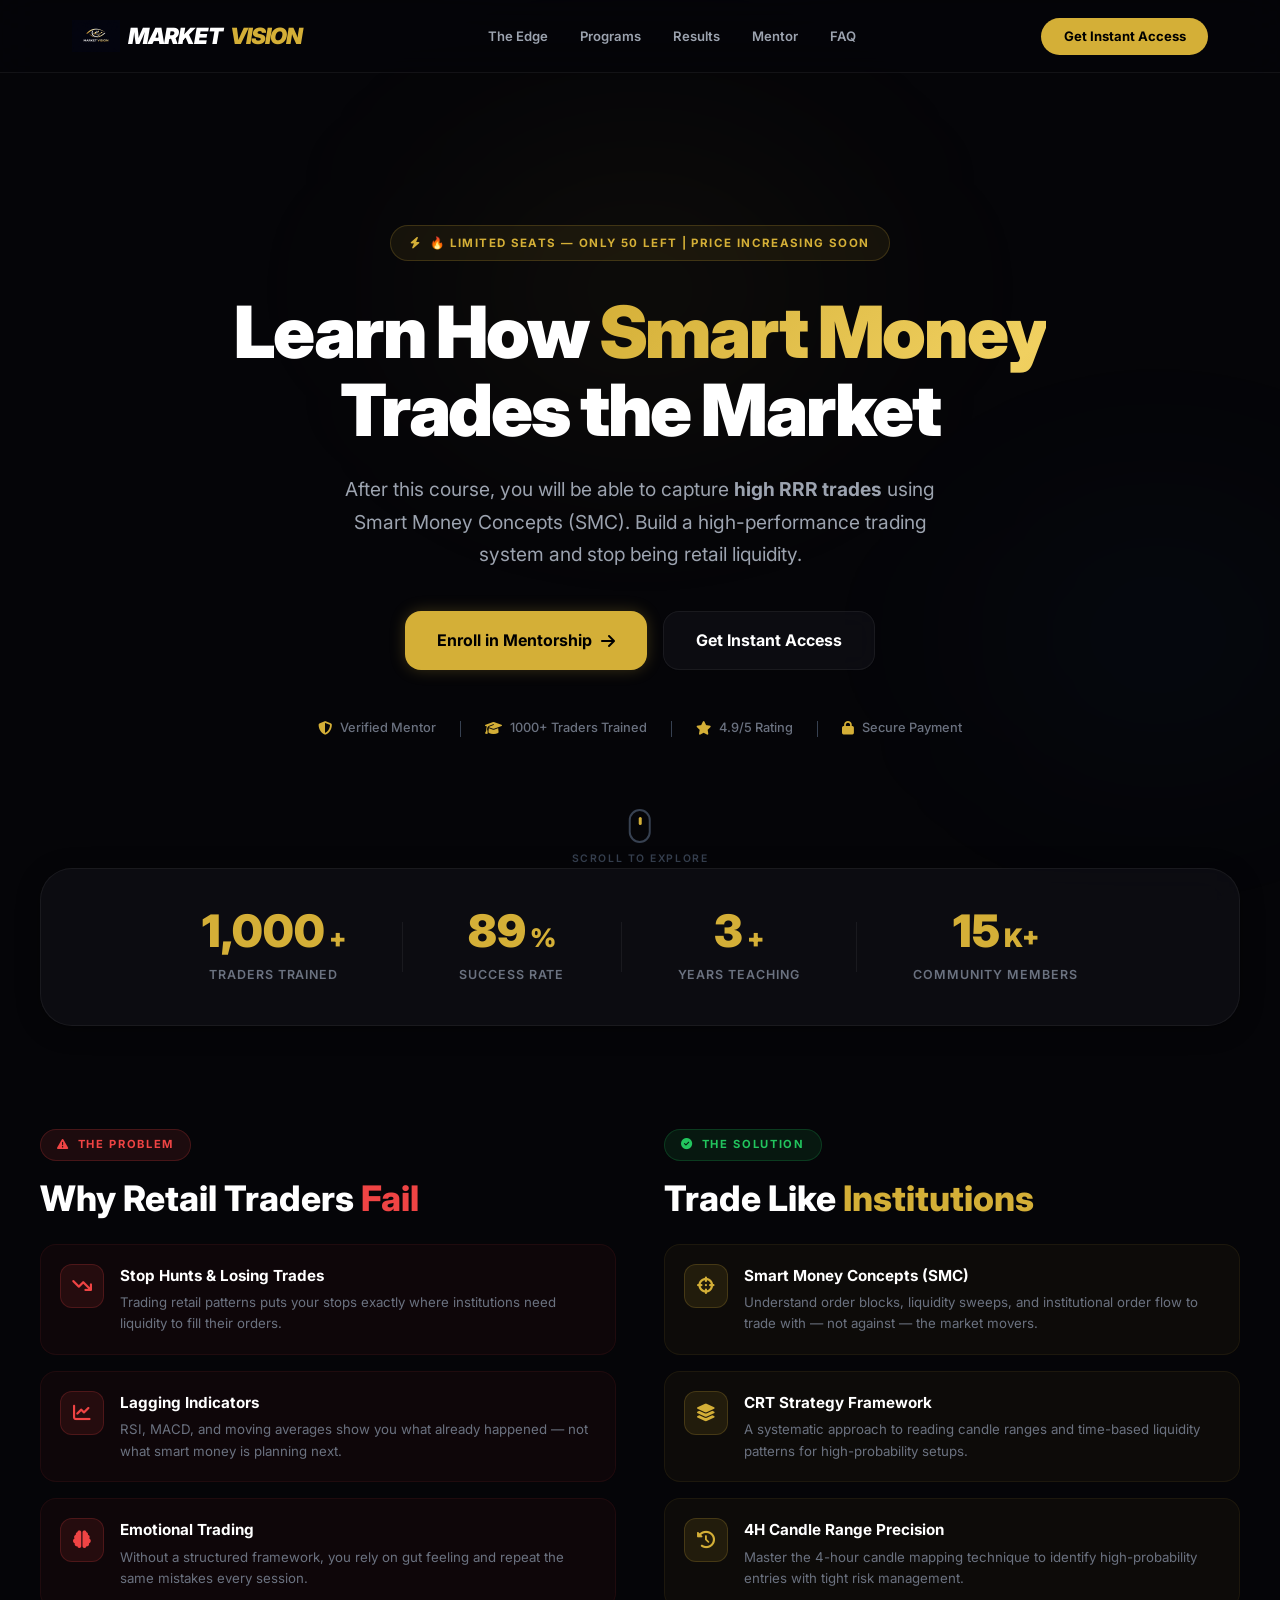
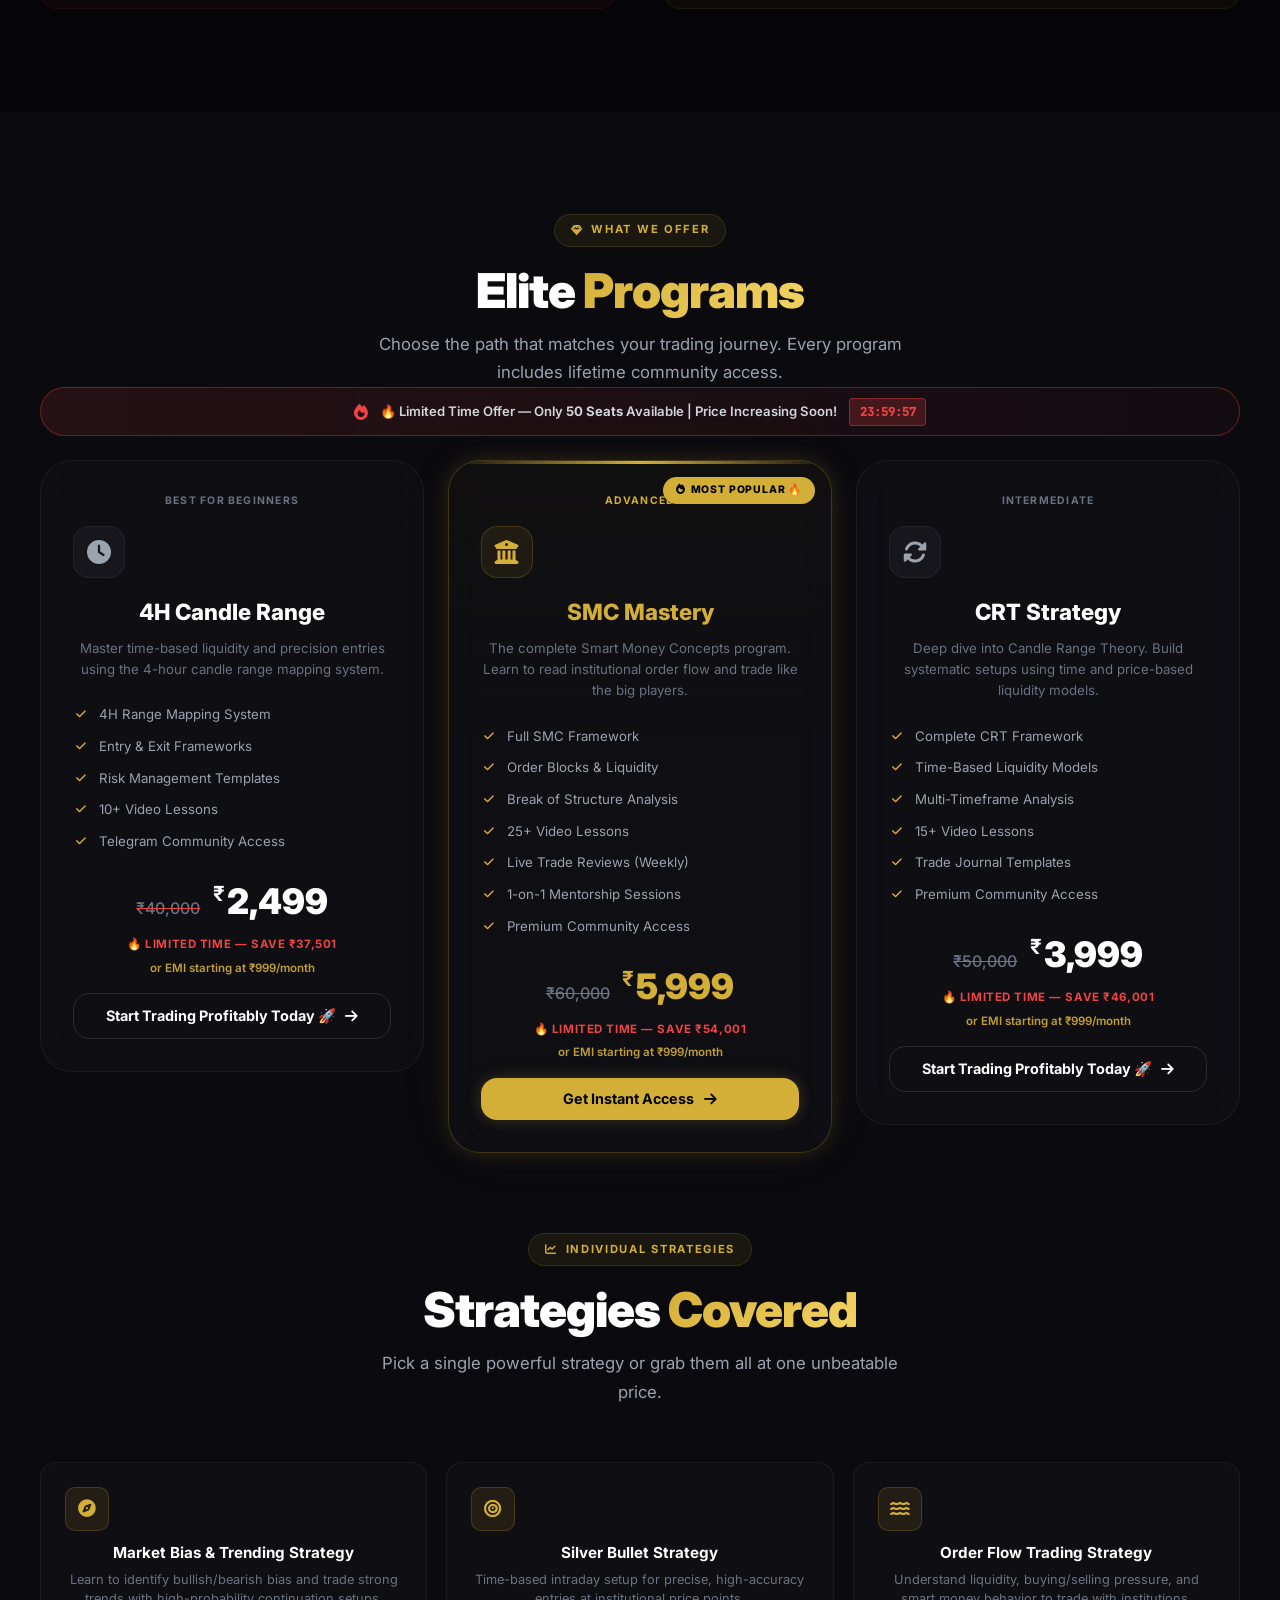
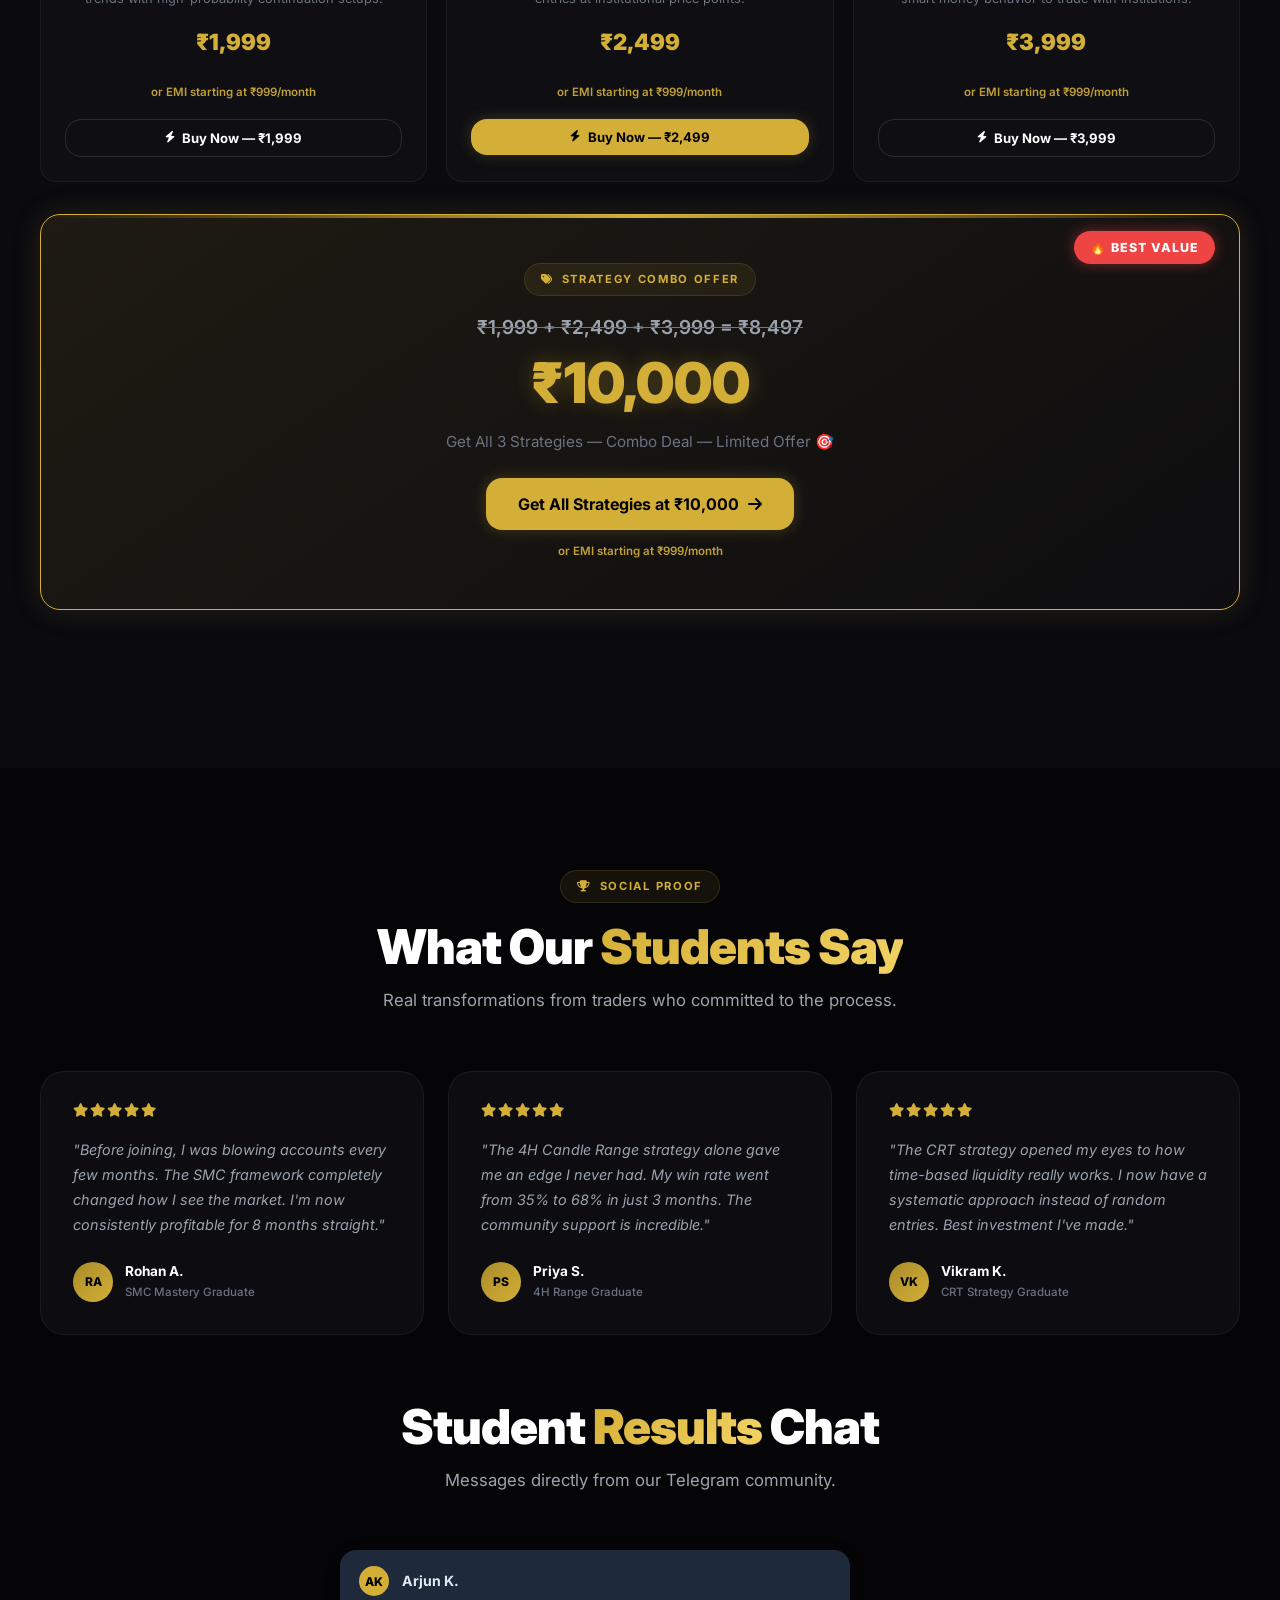
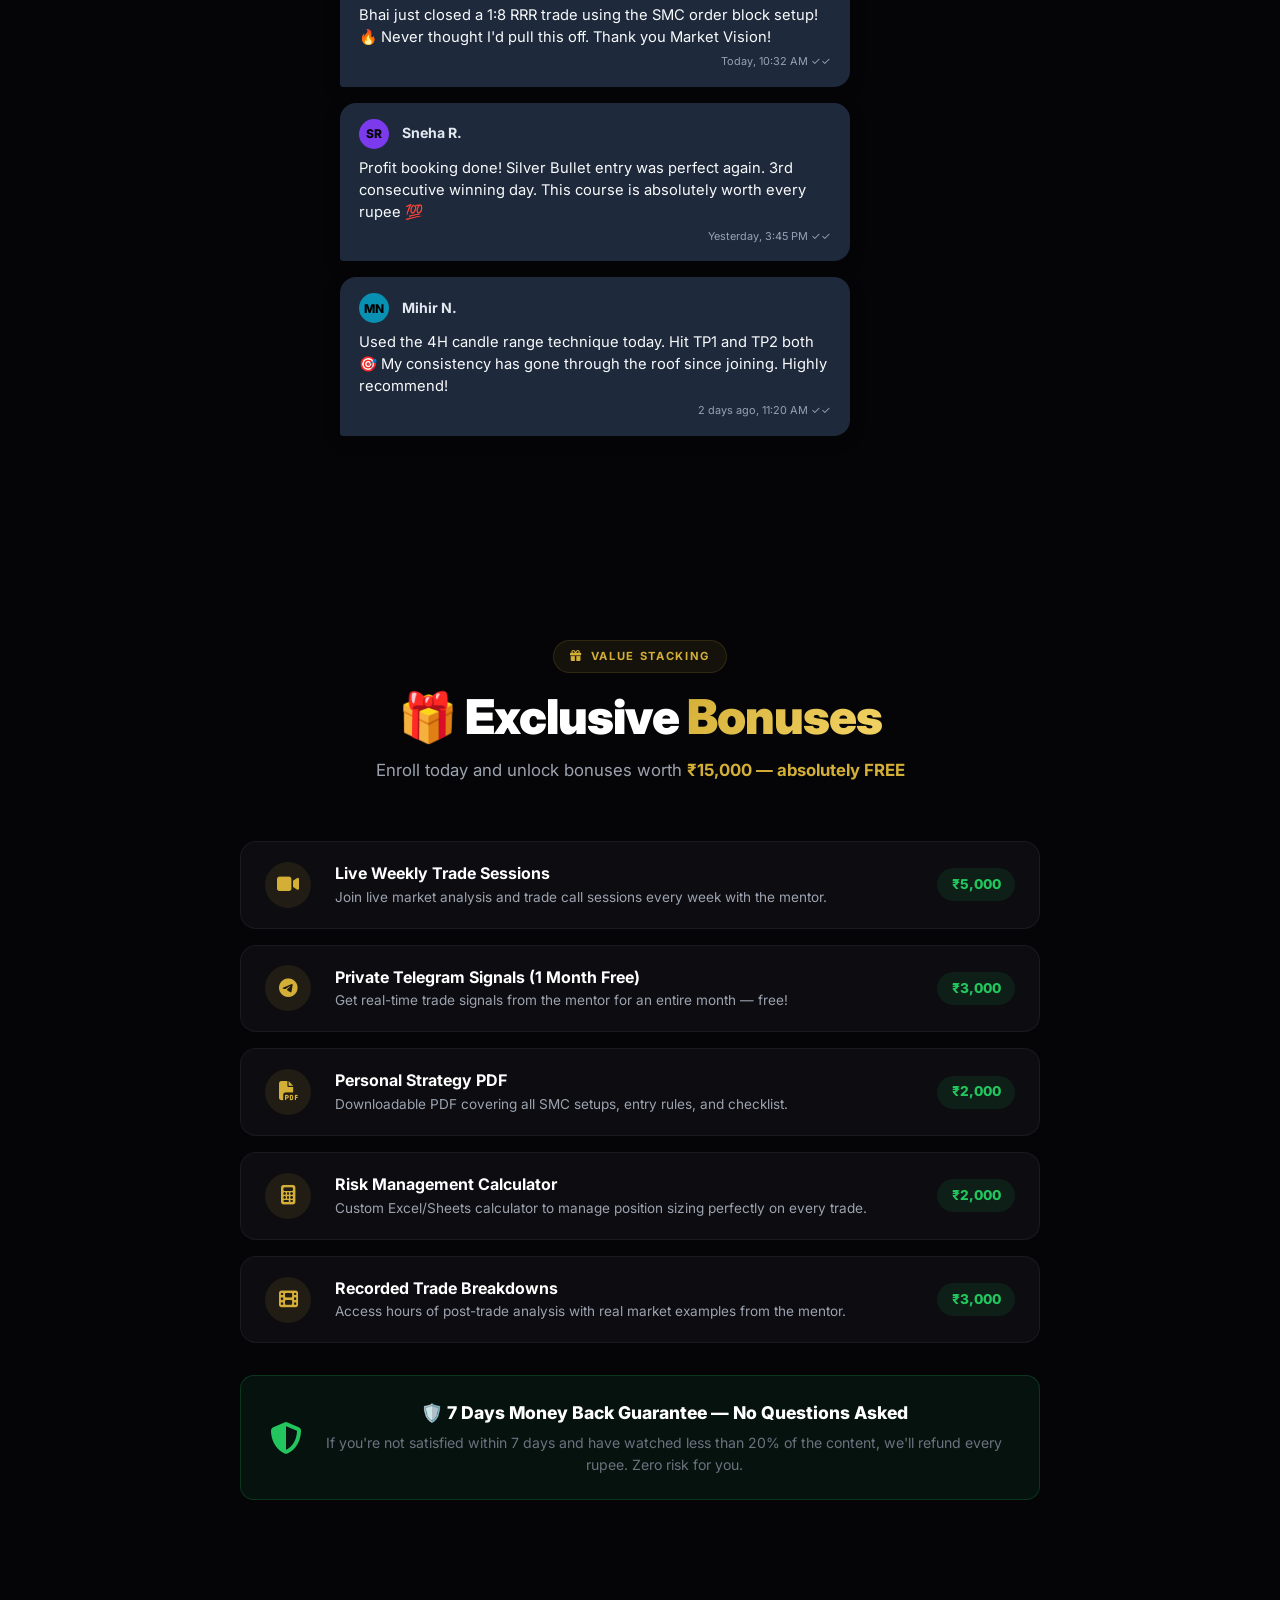
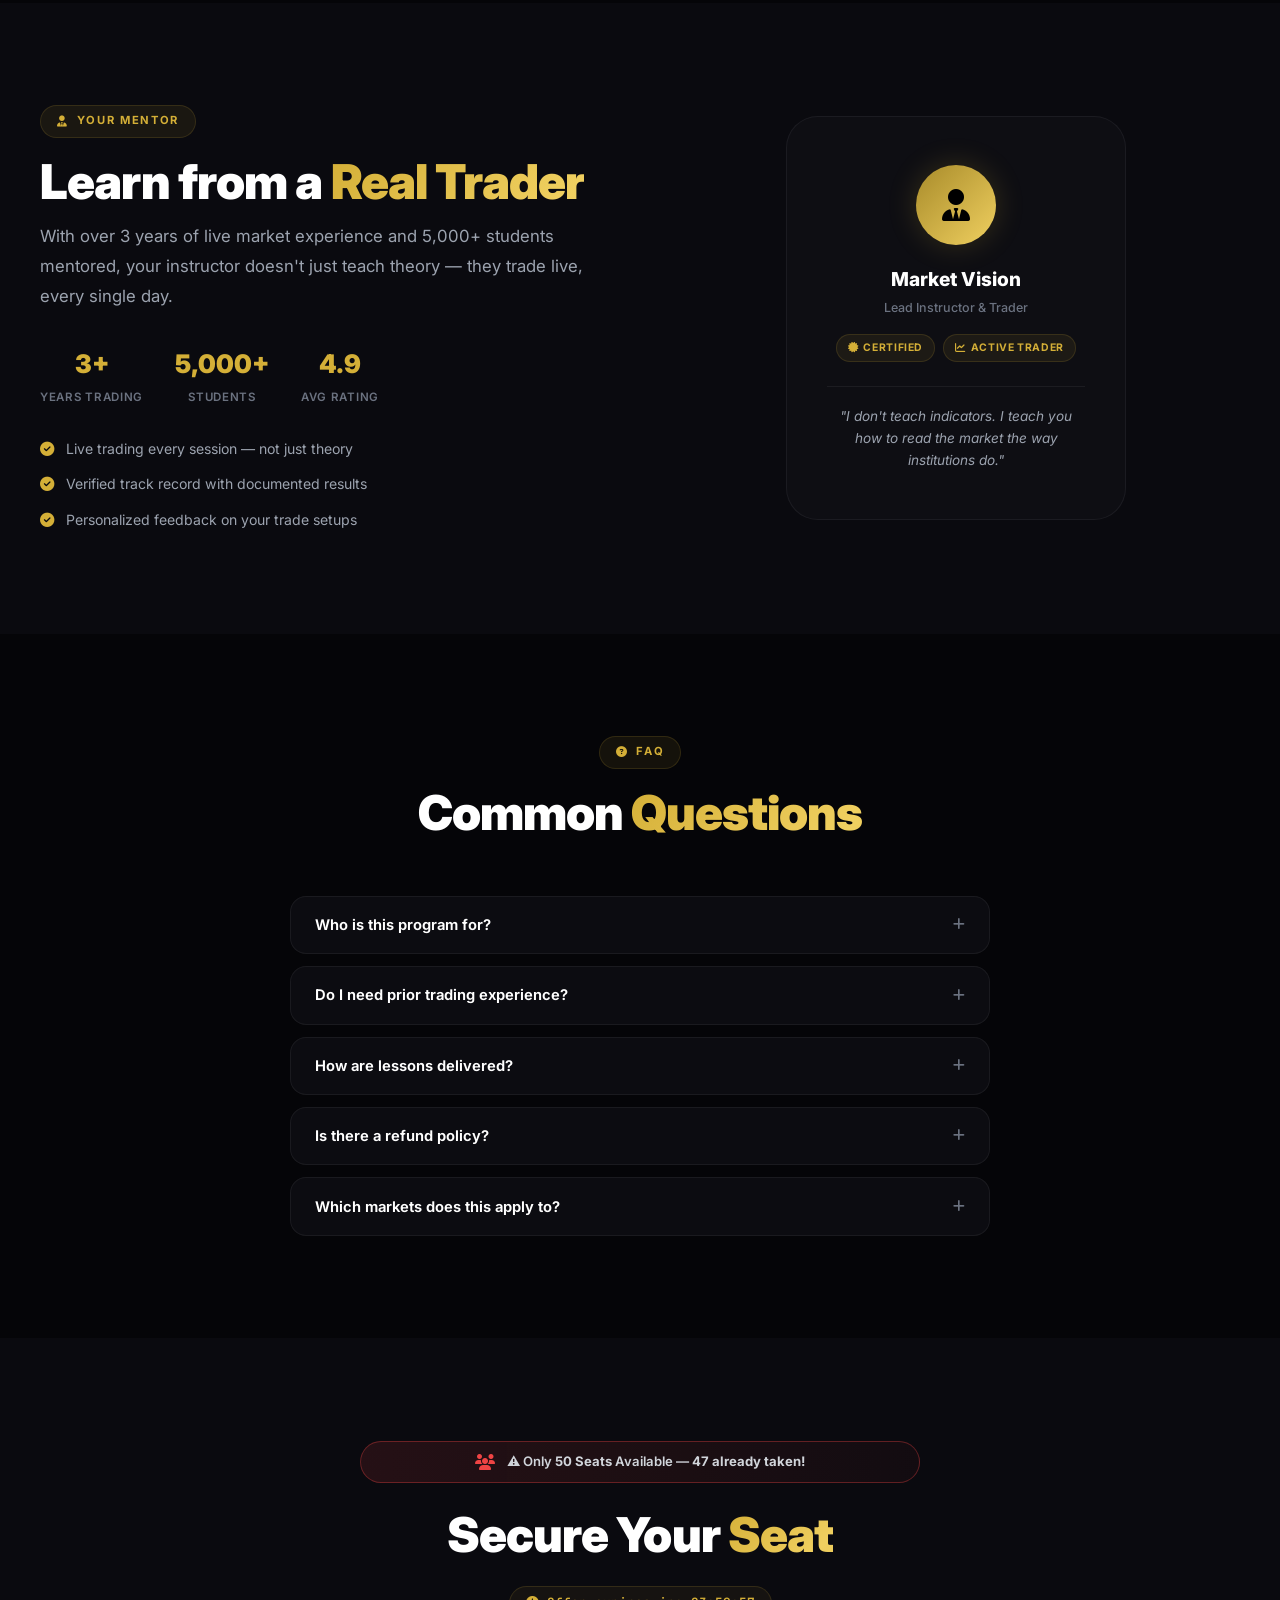
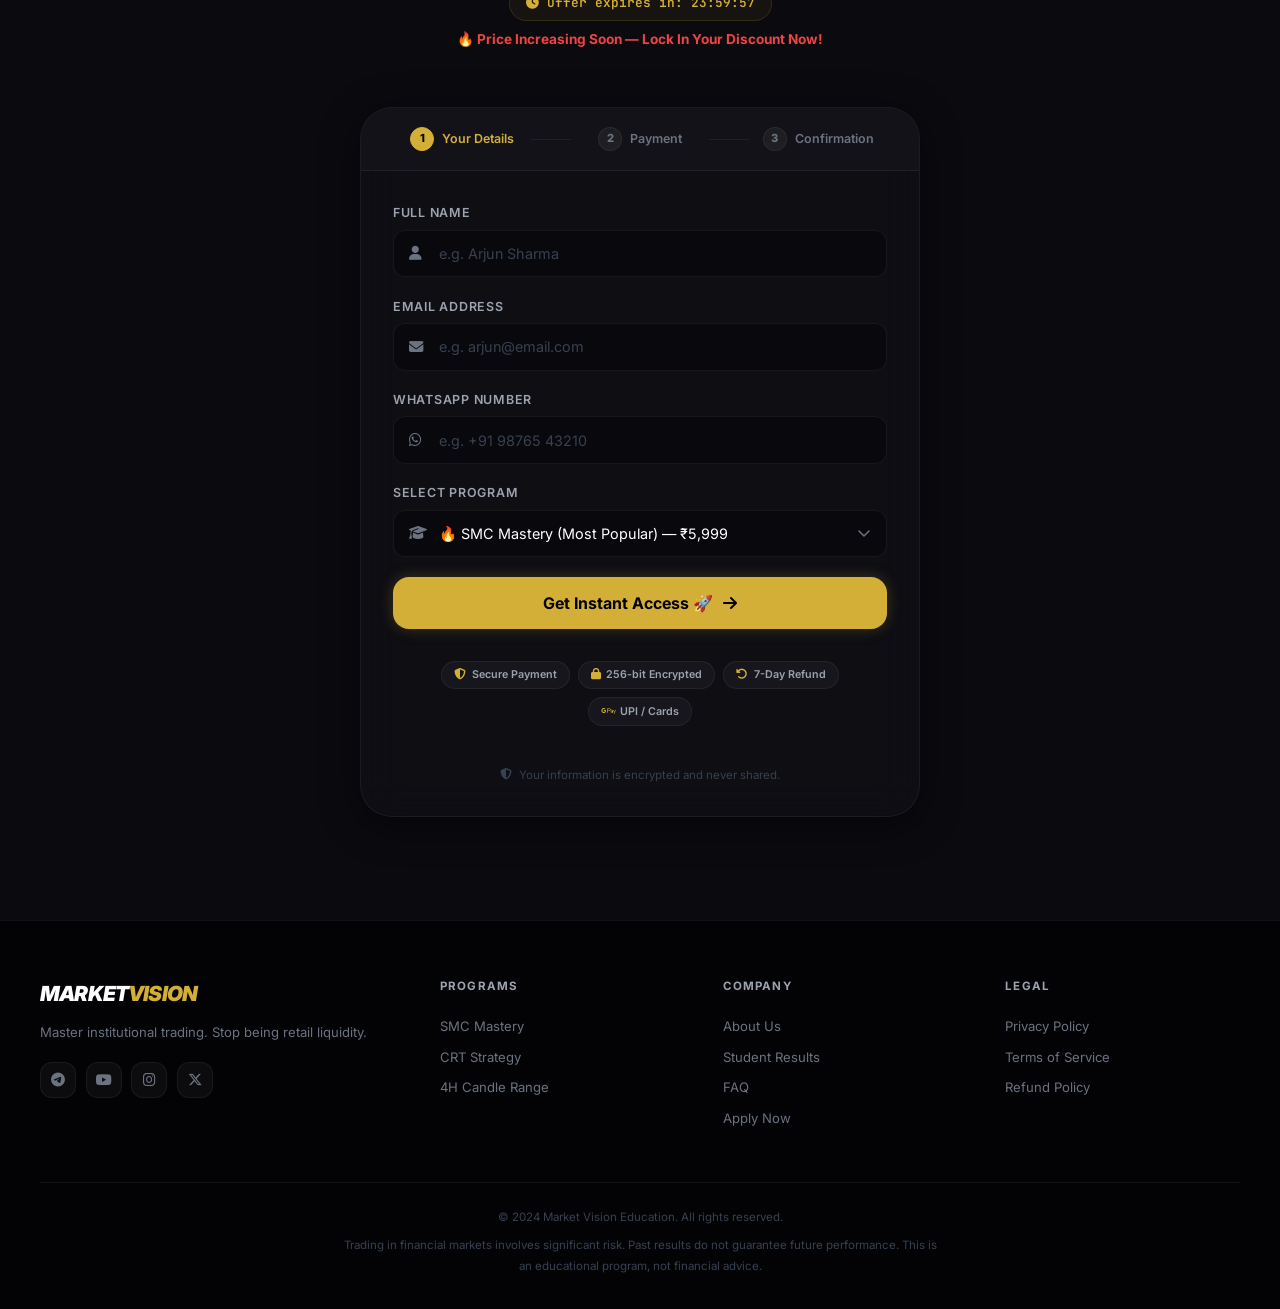
==== commit cd3ccb0d: "Updated student count to 5,000+ for stronger social proof" ====
--- a/index.html
+++ b/index.html
@@ -653,7 +653,7 @@
                     Learn from a <span class="text-gold-gradient">Real Trader</span>
                 </h2>
                 <p class="mentor__bio">
-                    With over 3 years of live market experience and 500+ students mentored, 
+                    With over 3 years of live market experience and 5,000+ students mentored, 
                     your instructor doesn't just teach theory — they trade live, every single day.
                 </p>
                 <div class="mentor__stats">
@@ -662,7 +662,7 @@
                         <div class="mentor__stat-label">Years Trading</div>
                     </div>
                     <div class="mentor__stat">
-                        <div class="mentor__stat-value">500+</div>
+                        <div class="mentor__stat-value">5,000+</div>
                         <div class="mentor__stat-label">Students</div>
                     </div>
                     <div class="mentor__stat">
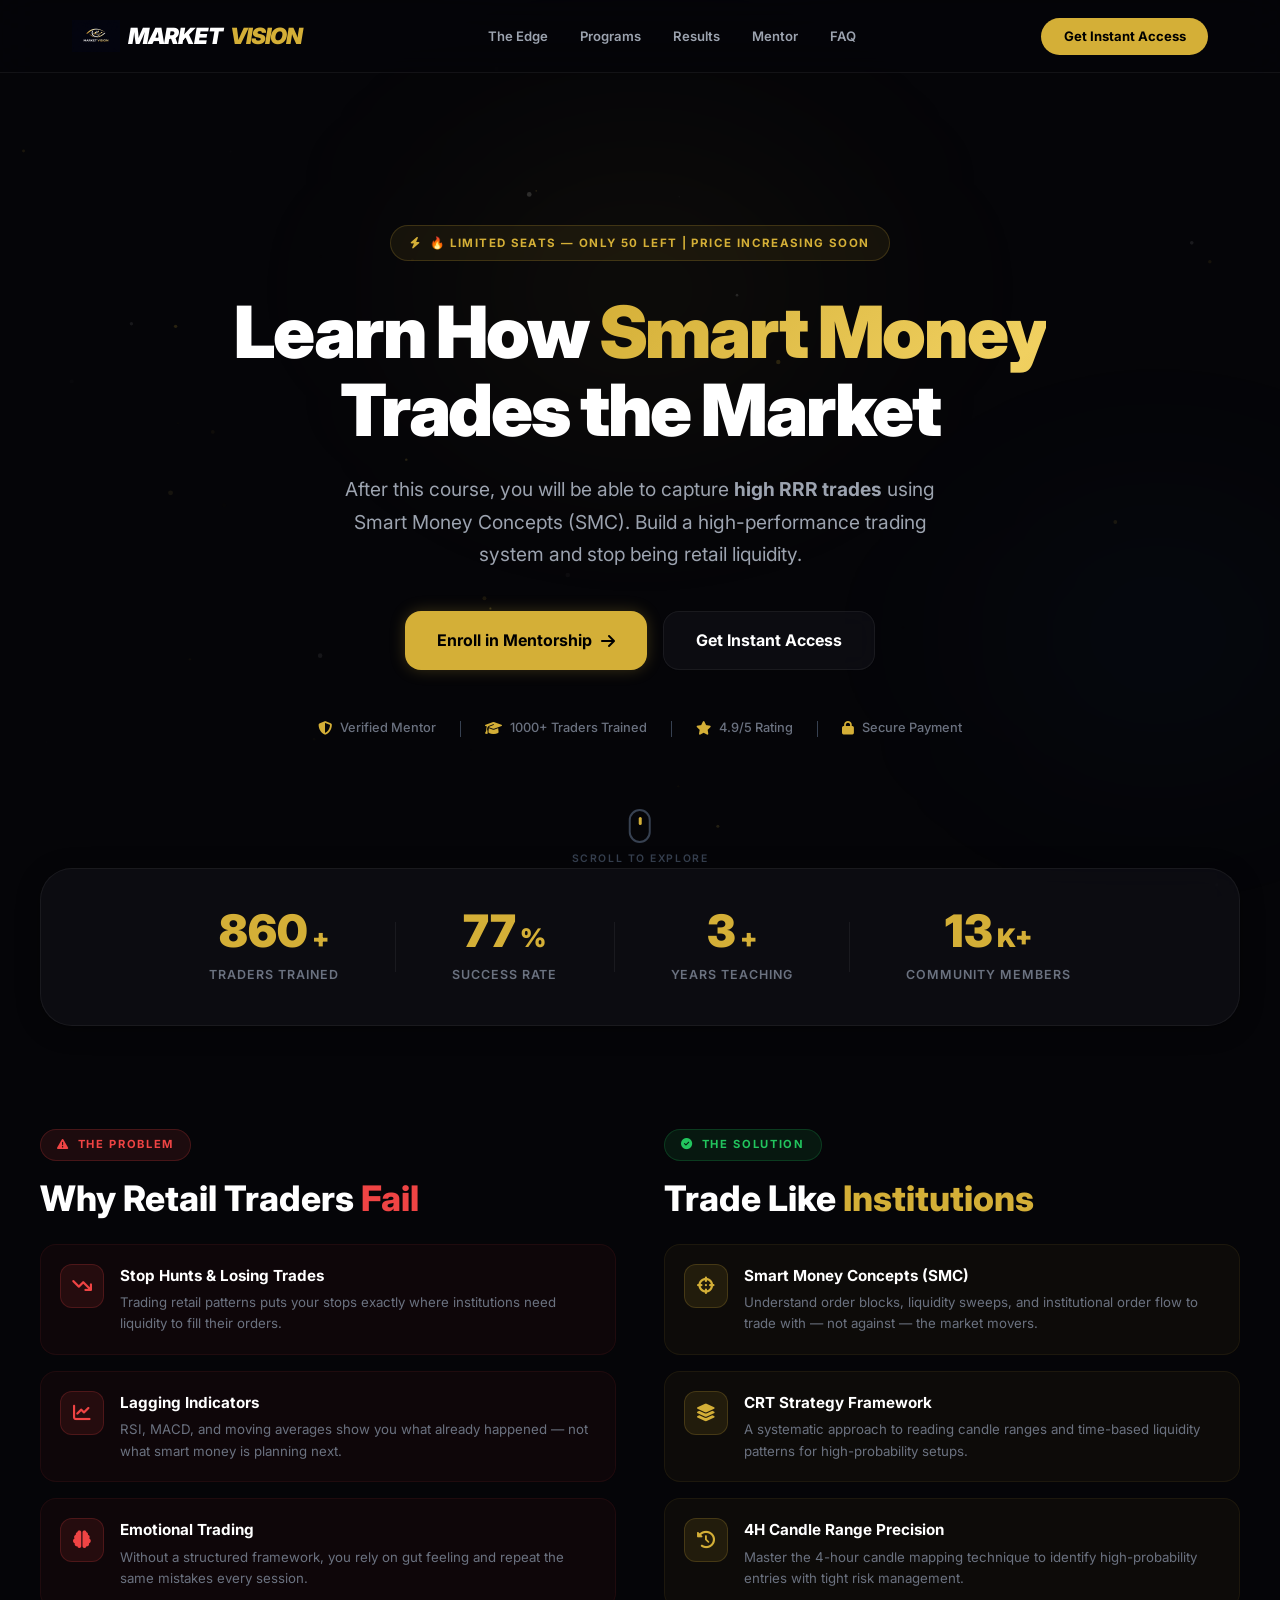
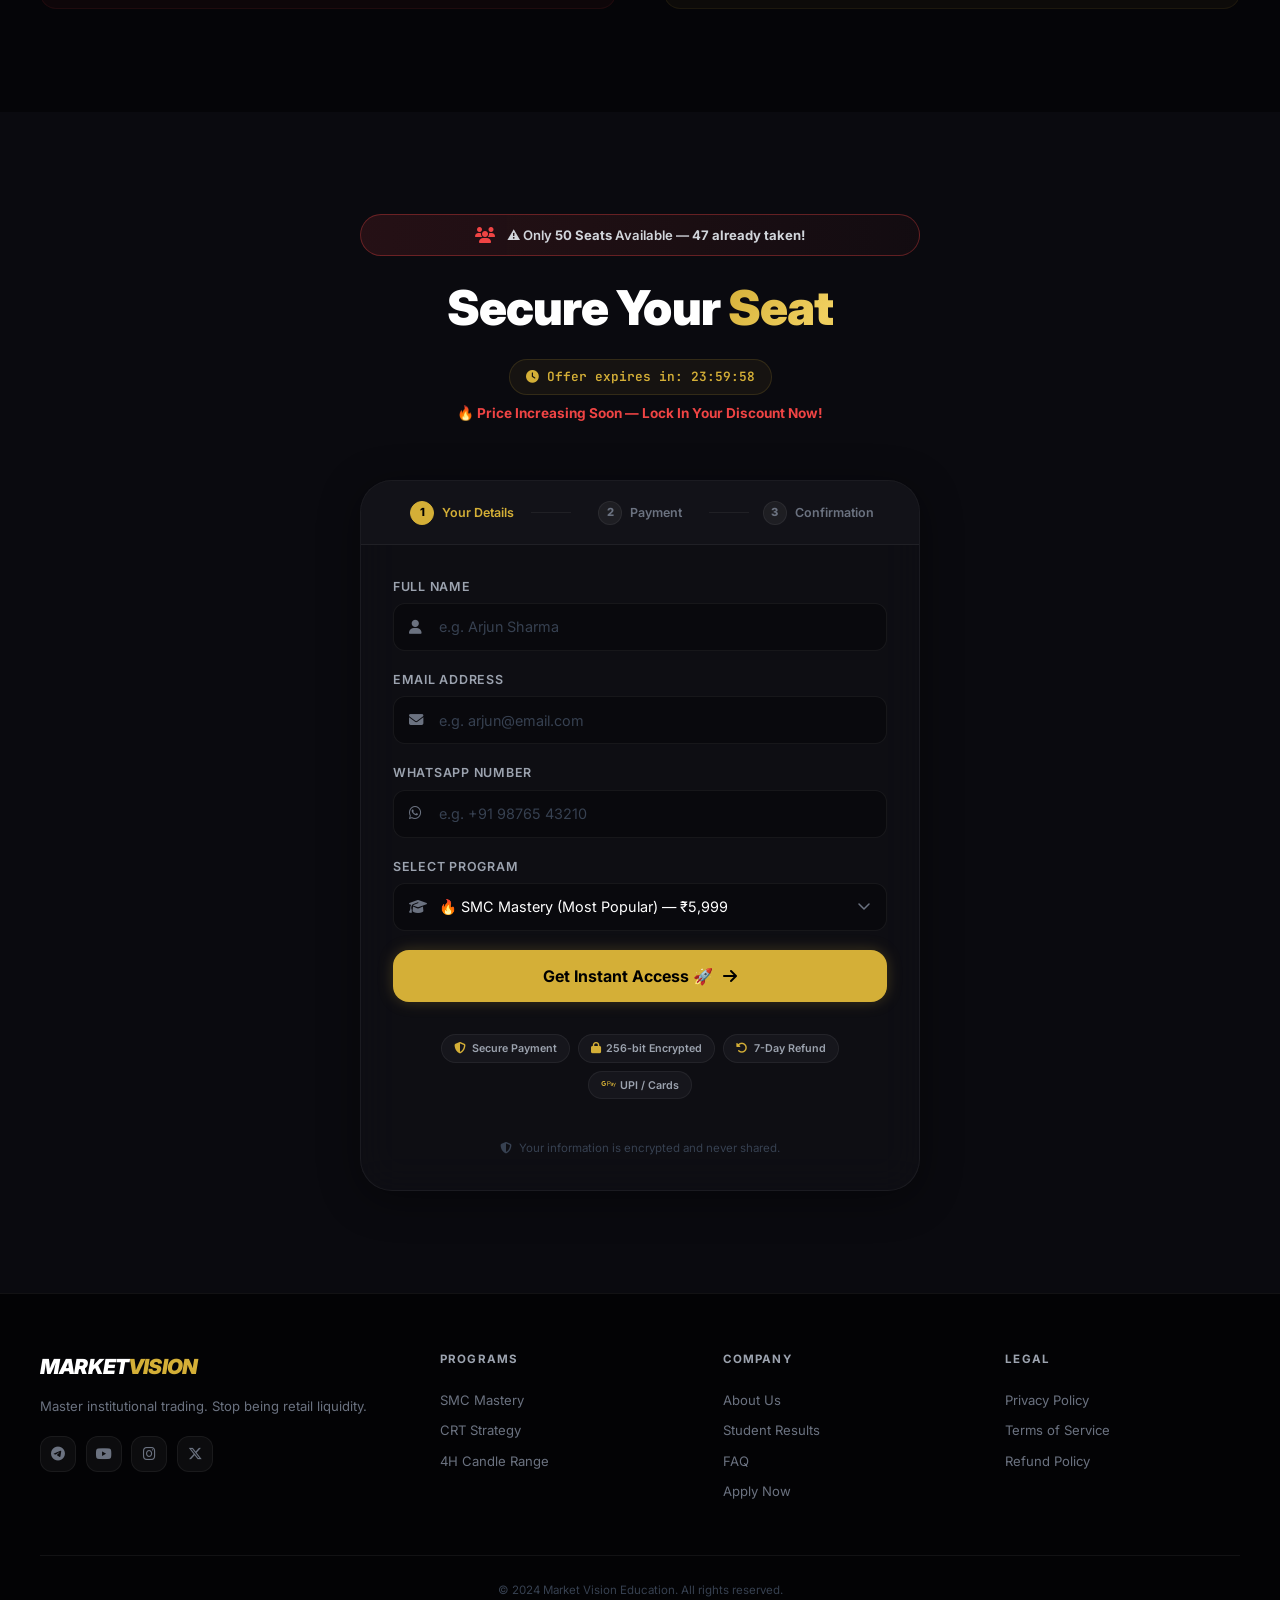
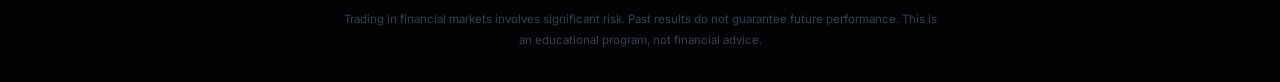
==== commit 75d3123d: "Convert to multi-page: add pages/ folder, update index.html redirect, update main.js routing" ====
--- a/index.html
+++ b/index.html
@@ -2,1061 +2,14 @@
 <html lang="en">
 <head>
     <meta charset="UTF-8">
+    <meta http-equiv="refresh" content="0; url=pages/the-edge.html">
     <meta name="viewport" content="width=device-width, initial-scale=1.0">
-    <meta name="description" content="Market Vision — Master Smart Money Concepts, CRT & 4H Candle Range Strategy. Premium trading education for aspiring institutional-level traders.">
-    <meta name="keywords" content="trading education, SMC, smart money concepts, CRT strategy, 4H candle range, forex, trading course">
+    <meta name="description" content="Market Vision — Master Smart Money Concepts, CRT &amp; 4H Candle Range Strategy. Premium trading education for aspiring institutional-level traders.">
     <meta name="author" content="Market Vision Education">
-    <meta name="theme-color" content="#050508">
-    <meta property="og:title" content="Market Vision | Premium Trading Education">
-    <meta property="og:description" content="Master Smart Money Concepts. Stop being retail liquidity.">
-    <meta property="og:type" content="website">
-    <title>Market Vision | Premium Trading Education</title>
-    <link rel="preconnect" href="https://fonts.googleapis.com">
-    <link rel="preconnect" href="https://fonts.gstatic.com" crossorigin>
-    <link href="https://fonts.googleapis.com/css2?family=Inter:wght@300;400;500;600;700;800;900&family=JetBrains+Mono:wght@400;700&display=swap" rel="stylesheet">
-    <link href="https://cdnjs.cloudflare.com/ajax/libs/font-awesome/6.5.0/css/all.min.css" rel="stylesheet">
-    <link rel="stylesheet" href="css/styles.css">
+    <title>Market Vision | Redirecting...</title>
 </head>
 <body>
-
-    <!-- ============================================ -->
-    <!-- CANVAS PARTICLE BACKGROUND                    -->
-    <!-- ============================================ -->
-    <canvas id="particle-canvas"></canvas>
-
-    <!-- ============================================ -->
-    <!-- NAVIGATION                                    -->
-    <!-- ============================================ -->
-    <nav id="main-nav" class="nav">
-        <div class="nav__container">
-            <a href="#" class="nav__logo">
-                <img src="images/logo.png" alt="Market Vision Logo" class="nav__logo-img">
-                Market<span>Vision</span>
-            </a>
-
-            <div class="nav__links" id="nav-links">
-                <a href="#about" class="nav__link" onclick="closeMobileMenu()">The Edge</a>
-                <a href="#programs" class="nav__link" onclick="closeMobileMenu()">Programs</a>
-                <a href="#results" class="nav__link" onclick="closeMobileMenu()">Results</a>
-                <a href="#mentor" class="nav__link" onclick="closeMobileMenu()">Mentor</a>
-                <a href="#faq" class="nav__link" onclick="closeMobileMenu()">FAQ</a>
-            </div>
-
-            <a href="#apply" class="nav__cta">Get Instant Access</a>
-
-            <button class="nav__hamburger" id="hamburger-btn" onclick="toggleMobileMenu()" aria-label="Toggle menu">
-                <span></span>
-                <span></span>
-                <span></span>
-            </button>
-        </div>
-    </nav>
-
-    <!-- ============================================ -->
-    <!-- HERO SECTION                                  -->
-    <!-- ============================================ -->
-    <section id="hero" class="hero">
-        <div class="hero__glow hero__glow--1"></div>
-        <div class="hero__glow hero__glow--2"></div>
-
-        <div class="hero__content">
-            <div class="hero__badge reveal-up">
-                <i class="fa-solid fa-bolt"></i>
-                <span>🔥 Limited Seats — Only 50 Left | Price Increasing Soon</span>
-            </div>
-
-            <h1 class="hero__title reveal-up" style="--delay: 0.1s;">
-                Learn How <span class="text-gold-gradient">Smart Money</span><br>
-                Trades the Market
-            </h1>
-
-            <p class="hero__subtitle reveal-up" style="--delay: 0.2s;">
-                After this course, you will be able to capture <strong>high RRR trades</strong> using Smart Money Concepts (SMC). Build a high-performance trading system and stop being retail liquidity.
-            </p>
-
-            <div class="hero__actions reveal-up" style="--delay: 0.3s;">
-                <a href="#apply" class="btn btn--primary btn--lg btn--glow">
-                    <span>Enroll in Mentorship</span>
-                    <i class="fa-solid fa-arrow-right"></i>
-                </a>
-                <a href="#programs" class="btn btn--glass btn--lg">
-                    <span>Get Instant Access</span>
-                </a>
-            </div>
-
-            <div class="hero__trust reveal-up" style="--delay: 0.4s;">
-                <div class="hero__trust-item">
-                    <i class="fa-solid fa-shield-halved"></i>
-                    <span>Verified Mentor</span>
-                </div>
-                <div class="hero__trust-divider"></div>
-                <div class="hero__trust-item">
-                    <i class="fa-solid fa-graduation-cap"></i>
-                    <span>1000+ Traders Trained</span>
-                </div>
-                <div class="hero__trust-divider"></div>
-                <div class="hero__trust-item">
-                    <i class="fa-solid fa-star"></i>
-                    <span>4.9/5 Rating</span>
-                </div>
-                <div class="hero__trust-divider"></div>
-                <div class="hero__trust-item">
-                    <i class="fa-solid fa-lock"></i>
-                    <span>Secure Payment</span>
-                </div>
-            </div>
-        </div>
-
-        <div class="hero__scroll-indicator">
-            <div class="hero__scroll-mouse">
-                <div class="hero__scroll-dot"></div>
-            </div>
-            <span>Scroll to explore</span>
-        </div>
-    </section>
-
-    <!-- ============================================ -->
-    <!-- STATS BAR                                     -->
-    <!-- ============================================ -->
-    <section class="stats">
-        <div class="stats__container">
-            <div class="stat reveal-up">
-                <div class="stat__number" data-target="1000">0</div>
-                <div class="stat__suffix">+</div>
-                <div class="stat__label">Traders Trained</div>
-            </div>
-            <div class="stat__divider"></div>
-            <div class="stat reveal-up" style="--delay: 0.1s;">
-                <div class="stat__number" data-target="89">0</div>
-                <div class="stat__suffix">%</div>
-                <div class="stat__label">Success Rate</div>
-            </div>
-            <div class="stat__divider"></div>
-            <div class="stat reveal-up" style="--delay: 0.2s;">
-                <div class="stat__number" data-target="3">0</div>
-                <div class="stat__suffix">+</div>
-                <div class="stat__label">Years Teaching</div>
-            </div>
-            <div class="stat__divider"></div>
-            <div class="stat reveal-up" style="--delay: 0.3s;">
-                <div class="stat__number" data-target="15">0</div>
-                <div class="stat__suffix">K+</div>
-                <div class="stat__label">Community Members</div>
-            </div>
-        </div>
-    </section>
-
-    <!-- ============================================ -->
-    <!-- ABOUT / THE EDGE                              -->
-    <!-- ============================================ -->
-    <section id="about" class="about">
-        <div class="about__container">
-            <!-- Problem Side -->
-            <div class="about__problem reveal-left">
-                <div class="section-label section-label--danger">
-                    <i class="fa-solid fa-triangle-exclamation"></i>
-                    The Problem
-                </div>
-                <h2 class="about__title">
-                    Why Retail Traders <span class="text-danger">Fail</span>
-                </h2>
-
-                <div class="about__cards">
-                    <div class="about__card about__card--danger">
-                        <div class="about__card-icon about__card-icon--danger">
-                            <i class="fa-solid fa-arrow-trend-down"></i>
-                        </div>
-                        <div>
-                            <h4>Stop Hunts & Losing Trades</h4>
-                            <p>Trading retail patterns puts your stops exactly where institutions need liquidity to fill their orders.</p>
-                        </div>
-                    </div>
-                    <div class="about__card about__card--danger">
-                        <div class="about__card-icon about__card-icon--danger">
-                            <i class="fa-solid fa-chart-line"></i>
-                        </div>
-                        <div>
-                            <h4>Lagging Indicators</h4>
-                            <p>RSI, MACD, and moving averages show you what already happened — not what smart money is planning next.</p>
-                        </div>
-                    </div>
-                    <div class="about__card about__card--danger">
-                        <div class="about__card-icon about__card-icon--danger">
-                            <i class="fa-solid fa-brain"></i>
-                        </div>
-                        <div>
-                            <h4>Emotional Trading</h4>
-                            <p>Without a structured framework, you rely on gut feeling and repeat the same mistakes every session.</p>
-                        </div>
-                    </div>
-                </div>
-            </div>
-
-            <!-- Solution Side -->
-            <div class="about__solution reveal-right">
-                <div class="section-label section-label--success">
-                    <i class="fa-solid fa-check-circle"></i>
-                    The Solution
-                </div>
-                <h2 class="about__title">
-                    Trade Like <span class="text-gold">Institutions</span>
-                </h2>
-
-                <div class="about__cards">
-                    <div class="about__card about__card--gold">
-                        <div class="about__card-icon about__card-icon--gold">
-                            <i class="fa-solid fa-crosshairs"></i>
-                        </div>
-                        <div>
-                            <h4>Smart Money Concepts (SMC)</h4>
-                            <p>Understand order blocks, liquidity sweeps, and institutional order flow to trade with — not against — the market movers.</p>
-                        </div>
-                    </div>
-                    <div class="about__card about__card--gold">
-                        <div class="about__card-icon about__card-icon--gold">
-                            <i class="fa-solid fa-layer-group"></i>
-                        </div>
-                        <div>
-                            <h4>CRT Strategy Framework</h4>
-                            <p>A systematic approach to reading candle ranges and time-based liquidity patterns for high-probability setups.</p>
-                        </div>
-                    </div>
-                    <div class="about__card about__card--gold">
-                        <div class="about__card-icon about__card-icon--gold">
-                            <i class="fa-solid fa-clock-rotate-left"></i>
-                        </div>
-                        <div>
-                            <h4>4H Candle Range Precision</h4>
-                            <p>Master the 4-hour candle mapping technique to identify high-probability entries with tight risk management.</p>
-                        </div>
-                    </div>
-                </div>
-            </div>
-        </div>
-    </section>
-
-    <!-- ============================================ -->
-    <!-- PROGRAMS                                      -->
-    <!-- ============================================ -->
-    <section id="programs" class="programs">
-        <div class="programs__container">
-            <div class="section-header reveal-up">
-                <div class="section-label">
-                    <i class="fa-solid fa-gem"></i>
-                    What We Offer
-                </div>
-                <h2 class="section-title">
-                    Elite <span class="text-gold-gradient">Programs</span>
-                </h2>
-                <p class="section-desc">Choose the path that matches your trading journey. Every program includes lifetime community access.</p>
-                      <!-- Scarcity Banner -->
-            <div class="scarcity-banner reveal-up">
-                <i class="fa-solid fa-fire"></i>
-                <span>🔥 Limited Time Offer — Only <strong>50 Seats</strong> Available | Price Increasing Soon!</span>
-                <span class="scarcity-timer" id="scarcity-countdown">Loading...</span>
-            </div>
-
-            <div class="programs__grid">
-                <!-- Program 1 -->
-                <div class="program-card reveal-up" style="--delay: 0s;">
-                    <div class="program-card__badge">Best for Beginners</div>
-                    <div class="program-card__header">
-                        <div class="program-card__icon">
-                            <i class="fa-solid fa-chart-candlestick" style="font-size: 1.5rem;"></i>
-                            <i class="fa-solid fa-clock" style="font-size: 1.5rem;"></i>
-                        </div>
-                        <h3 class="program-card__title">4H Candle Range</h3>
-                        <p class="program-card__subtitle">Master time-based liquidity and precision entries using the 4-hour candle range mapping system.</p>
-                    </div>
-                    <div class="program-card__features">
-                        <div class="program-card__feature">
-                            <i class="fa-solid fa-check"></i>
-                            <span>4H Range Mapping System</span>
-                        </div>
-                        <div class="program-card__feature">
-                            <i class="fa-solid fa-check"></i>
-                            <span>Entry &amp; Exit Frameworks</span>
-                        </div>
-                        <div class="program-card__feature">
-                            <i class="fa-solid fa-check"></i>
-                            <span>Risk Management Templates</span>
-                        </div>
-                        <div class="program-card__feature">
-                            <i class="fa-solid fa-check"></i>
-                            <span>10+ Video Lessons</span>
-                        </div>
-                        <div class="program-card__feature">
-                            <i class="fa-solid fa-check"></i>
-                            <span>Telegram Community Access</span>
-                        </div>
-                    </div>
-                    <div class="program-card__footer">
-                        <div class="program-card__price">
-                            <span class="price-original">₹40,000</span>
-                            <span class="program-card__currency">₹</span>2,499
-                        </div>
-                        <span class="price-note">🔥 Limited Time — Save ₹37,501</span>
-                        <span class="price-emi">or EMI starting at ₹999/month</span>
-                        <button onclick="selectCourse('4H Candle Range Strategy', 2499)" class="btn btn--outline btn--full" style="margin-top:1rem;">
-                            <span>Start Trading Profitably Today 🚀</span>
-                            <i class="fa-solid fa-arrow-right"></i>
-                        </button>
-                    </div>
-                </div>
-
-                <!-- Program 2 (Featured) -->
-                <div class="program-card program-card--featured reveal-up" style="--delay: 0.1s;">
-                    <div class="program-card__popular">
-                        <i class="fa-solid fa-fire"></i> Most Popular 🔥
-                    </div>
-                    <div class="program-card__badge program-card__badge--gold">Advanced</div>
-                    <div class="program-card__header">
-                        <div class="program-card__icon program-card__icon--gold">
-                            <i class="fa-solid fa-building-columns" style="font-size: 1.5rem;"></i>
-                        </div>
-                        <h3 class="program-card__title program-card__title--gold">SMC Mastery</h3>
-                        <p class="program-card__subtitle">The complete Smart Money Concepts program. Learn to read institutional order flow and trade like the big players.</p>
-                    </div>
-                    <div class="program-card__features">
-                        <div class="program-card__feature">
-                            <i class="fa-solid fa-check"></i>
-                            <span>Full SMC Framework</span>
-                        </div>
-                        <div class="program-card__feature">
-                            <i class="fa-solid fa-check"></i>
-                            <span>Order Blocks &amp; Liquidity</span>
-                        </div>
-                        <div class="program-card__feature">
-                            <i class="fa-solid fa-check"></i>
-                            <span>Break of Structure Analysis</span>
-                        </div>
-                        <div class="program-card__feature">
-                            <i class="fa-solid fa-check"></i>
-                            <span>25+ Video Lessons</span>
-                        </div>
-                        <div class="program-card__feature">
-                            <i class="fa-solid fa-check"></i>
-                            <span>Live Trade Reviews (Weekly)</span>
-                        </div>
-                        <div class="program-card__feature">
-                            <i class="fa-solid fa-check"></i>
-                            <span>1-on-1 Mentorship Sessions</span>
-                        </div>
-                        <div class="program-card__feature">
-                            <i class="fa-solid fa-check"></i>
-                            <span>Premium Community Access</span>
-                        </div>
-                    </div>
-                    <div class="program-card__footer">
-                        <div class="program-card__price program-card__price--gold">
-                            <span class="price-original">₹60,000</span>
-                            <span class="program-card__currency">₹</span>5,999
-                        </div>
-                        <span class="price-note">🔥 Limited Time — Save ₹54,001</span>
-                        <span class="price-emi">or EMI starting at ₹999/month</span>
-                        <button onclick="selectCourse('SMC Mastery Program', 5999)" class="btn btn--primary btn--full btn--glow" style="margin-top:1rem;">
-                            <span>Get Instant Access</span>
-                            <i class="fa-solid fa-arrow-right"></i>
-                        </button>
-                    </div>
-                </div>
-
-                <!-- Program 3 -->
-                <div class="program-card reveal-up" style="--delay: 0.2s;">
-                    <div class="program-card__badge">Intermediate</div>
-                    <div class="program-card__header">
-                        <div class="program-card__icon">
-                            <i class="fa-solid fa-rotate" style="font-size: 1.5rem;"></i>
-                        </div>
-                        <h3 class="program-card__title">CRT Strategy</h3>
-                        <p class="program-card__subtitle">Deep dive into Candle Range Theory. Build systematic setups using time and price-based liquidity models.</p>
-                    </div>
-                    <div class="program-card__features">
-                        <div class="program-card__feature">
-                            <i class="fa-solid fa-check"></i>
-                            <span>Complete CRT Framework</span>
-                        </div>
-                        <div class="program-card__feature">
-                            <i class="fa-solid fa-check"></i>
-                            <span>Time-Based Liquidity Models</span>
-                        </div>
-                        <div class="program-card__feature">
-                            <i class="fa-solid fa-check"></i>
-                            <span>Multi-Timeframe Analysis</span>
-                        </div>
-                        <div class="program-card__feature">
-                            <i class="fa-solid fa-check"></i>
-                            <span>15+ Video Lessons</span>
-                        </div>
-                        <div class="program-card__feature">
-                            <i class="fa-solid fa-check"></i>
-                            <span>Trade Journal Templates</span>
-                        </div>
-                        <div class="program-card__feature">
-                            <i class="fa-solid fa-check"></i>
-                            <span>Premium Community Access</span>
-                        </div>
-                    </div>
-                    <div class="program-card__footer">
-                        <div class="program-card__price">
-                            <span class="price-original">₹50,000</span>
-                            <span class="program-card__currency">₹</span>3,999
-                        </div>
-                        <span class="price-note">🔥 Limited Time — Save ₹46,001</span>
-                        <span class="price-emi">or EMI starting at ₹999/month</span>
-                        <button onclick="selectCourse('CRT Strategy Program', 3999)" class="btn btn--outline btn--full" style="margin-top:1rem;">
-                            <span>Start Trading Profitably Today 🚀</span>
-                            <i class="fa-solid fa-arrow-right"></i>
-                        </button>
-                    </div>
-                </div>
-            </div>
-
-            <!-- ===== STRATEGIES SECTION ===== -->
-            <div class="section-header reveal-up" style="margin-top: 5rem;">
-                <div class="section-label">
-                    <i class="fa-solid fa-chart-line"></i>
-                    Individual Strategies
-                </div>
-                <h2 class="section-title">Strategies <span class="text-gold-gradient">Covered</span></h2>
-                <p class="section-desc">Pick a single powerful strategy or grab them all at one unbeatable price.</p>
-            </div>
-
-            <div class="strategy-cards reveal-up">
-                <div class="strategy-card">
-                    <div class="strategy-card__icon"><i class="fa-solid fa-compass"></i></div>
-                    <div class="strategy-card__body">
-                        <h4>Market Bias &amp; Trending Strategy</h4>
-                        <p>Learn to identify bullish/bearish bias and trade strong trends with high-probability continuation setups.</p>
-                    </div>
-                    <div class="strategy-card__price">₹1,999</div>
-                    <span class="price-emi">or EMI starting at ₹999/month</span>
-                    <button onclick="selectCourse('Market Bias &amp; Trending Strategy', 1999)" class="btn btn--outline btn--full strategy-card__btn">
-                        <i class="fa-solid fa-bolt"></i>
-                        <span>Buy Now — ₹1,999</span>
-                    </button>
-                </div>
-                <div class="strategy-card">
-                    <div class="strategy-card__icon"><i class="fa-solid fa-bullseye"></i></div>
-                    <div class="strategy-card__body">
-                        <h4>Silver Bullet Strategy</h4>
-                        <p>Time-based intraday setup for precise, high-accuracy entries at institutional price points.</p>
-                    </div>
-                    <div class="strategy-card__price">₹2,499</div>
-                    <span class="price-emi">or EMI starting at ₹999/month</span>
-                    <button onclick="selectCourse('Silver Bullet Strategy', 2499)" class="btn btn--primary btn--full strategy-card__btn btn--glow">
-                        <i class="fa-solid fa-bolt"></i>
-                        <span>Buy Now — ₹2,499</span>
-                    </button>
-                </div>
-                <div class="strategy-card">
-                    <div class="strategy-card__icon"><i class="fa-solid fa-water"></i></div>
-                    <div class="strategy-card__body">
-                        <h4>Order Flow Trading Strategy</h4>
-                        <p>Understand liquidity, buying/selling pressure, and smart money behavior to trade with institutions.</p>
-                    </div>
-                    <div class="strategy-card__price">₹3,999</div>
-                    <span class="price-emi">or EMI starting at ₹999/month</span>
-                    <button onclick="selectCourse('Order Flow Trading Strategy', 3999)" class="btn btn--outline btn--full strategy-card__btn">
-                        <i class="fa-solid fa-bolt"></i>
-                        <span>Buy Now — ₹3,999</span>
-                    </button>
-                </div>
-            </div>
-
-            <!-- ===== COMBO OFFER ===== -->
-            <div class="combo-offer-block reveal-up">
-                <div class="combo-badge">🔥 Best Value</div>
-                <div class="section-label" style="justify-content:center; margin-bottom:1rem;">
-                    <i class="fa-solid fa-tags"></i> Strategy Combo Offer
-                </div>
-                <p class="combo-equation">₹1,999 + ₹2,499 + ₹3,999 = ₹8,497</p>
-                <div class="combo-price">₹10,000</div>
-                <p style="color:var(--color-text-dim); margin-bottom:1.5rem; font-size:0.95rem;">Get All 3 Strategies — Combo Deal — Limited Offer 🎯</p>
-                <button onclick="selectCourse('All Strategies Combo', 10000)" class="btn btn--primary btn--lg btn--glow">
-                    <span>Get All Strategies at ₹10,000</span>
-                    <i class="fa-solid fa-arrow-right"></i>
-                </button>
-                <p class="price-emi" style="margin-top:0.75rem; text-align:center;">or EMI starting at ₹999/month</p>
-            </div>          </div>
-        </div>
-    </section>
-
-    <!-- ============================================ -->
-    <!-- RESULTS / TESTIMONIALS                        -->
-    <!-- ============================================ -->
-    <section id="results" class="results">
-        <div class="results__container">
-            <div class="section-header reveal-up">
-                <div class="section-label">
-                    <i class="fa-solid fa-trophy"></i>
-                    Social Proof
-                </div>
-                <h2 class="section-title">
-                    What Our <span class="text-gold-gradient">Students Say</span>
-                </h2>
-                <p class="section-desc">Real transformations from traders who committed to the process.</p>
-            </div>
-
-            <div class="testimonials__grid">
-                <div class="testimonial-card reveal-up" style="--delay: 0s;">
-                    <div class="testimonial-card__stars">
-                        <i class="fa-solid fa-star"></i><i class="fa-solid fa-star"></i><i class="fa-solid fa-star"></i><i class="fa-solid fa-star"></i><i class="fa-solid fa-star"></i>
-                    </div>
-                    <p class="testimonial-card__text">"Before joining, I was blowing accounts every few months. The SMC framework completely changed how I see the market. I'm now consistently profitable for 8 months straight."</p>
-                    <div class="testimonial-card__author">
-                        <div class="testimonial-card__avatar">RA</div>
-                        <div>
-                            <div class="testimonial-card__name">Rohan A.</div>
-                            <div class="testimonial-card__role">SMC Mastery Graduate</div>
-                        </div>
-                    </div>
-                </div>
-                <div class="testimonial-card reveal-up" style="--delay: 0.1s;">
-                    <div class="testimonial-card__stars">
-                        <i class="fa-solid fa-star"></i><i class="fa-solid fa-star"></i><i class="fa-solid fa-star"></i><i class="fa-solid fa-star"></i><i class="fa-solid fa-star"></i>
-                    </div>
-                    <p class="testimonial-card__text">"The 4H Candle Range strategy alone gave me an edge I never had. My win rate went from 35% to 68% in just 3 months. The community support is incredible."</p>
-                    <div class="testimonial-card__author">
-                        <div class="testimonial-card__avatar">PS</div>
-                        <div>
-                            <div class="testimonial-card__name">Priya S.</div>
-                            <div class="testimonial-card__role">4H Range Graduate</div>
-                        </div>
-                    </div>
-                </div>
-                <div class="testimonial-card reveal-up" style="--delay: 0.2s;">
-                    <div class="testimonial-card__stars">
-                        <i class="fa-solid fa-star"></i><i class="fa-solid fa-star"></i><i class="fa-solid fa-star"></i><i class="fa-solid fa-star"></i><i class="fa-solid fa-star"></i>
-                    </div>
-                    <p class="testimonial-card__text">"The CRT strategy opened my eyes to how time-based liquidity really works. I now have a systematic approach instead of random entries. Best investment I've made."</p>
-                    <div class="testimonial-card__author">
-                        <div class="testimonial-card__avatar">VK</div>
-                        <div>
-                            <div class="testimonial-card__name">Vikram K.</div>
-                            <div class="testimonial-card__role">CRT Strategy Graduate</div>
-                        </div>
-                    </div>
-                </div>
-            </div>
-
-            <!-- Chat-Style Testimonials -->
-            <div class="section-header reveal-up" style="margin-top: 4rem;">
-                <h2 class="section-title">Student <span class="text-gold-gradient">Results</span> Chat</h2>
-                <p class="section-desc">Messages directly from our Telegram community.</p>
-            </div>
-            <div class="chat-container reveal-up">
-                <div class="chat-bubble chat-bubble--left">
-                    <div class="chat-header">
-                        <div class="chat-avatar">AK</div>
-                        <span class="chat-name">Arjun K.</span>
-                    </div>
-                    <p class="chat-text">Bhai just closed a 1:8 RRR trade using the SMC order block setup! 🔥 Never thought I'd pull this off. Thank you Market Vision!</p>
-                    <span class="chat-timestamp">Today, 10:32 AM ✓✓</span>
-                </div>
-                <div class="chat-bubble chat-bubble--left">
-                    <div class="chat-header">
-                        <div class="chat-avatar" style="background:#7c3aed;">SR</div>
-                        <span class="chat-name">Sneha R.</span>
-                    </div>
-                    <p class="chat-text">Profit booking done! Silver Bullet entry was perfect again. 3rd consecutive winning day. This course is absolutely worth every rupee 💯</p>
-                    <span class="chat-timestamp">Yesterday, 3:45 PM ✓✓</span>
-                </div>
-                <div class="chat-bubble chat-bubble--left">
-                    <div class="chat-header">
-                        <div class="chat-avatar" style="background:#0891b2;">MN</div>
-                        <span class="chat-name">Mihir N.</span>
-                    </div>
-                    <p class="chat-text">Used the 4H candle range technique today. Hit TP1 and TP2 both 🎯 My consistency has gone through the roof since joining. Highly recommend!</p>
-                    <span class="chat-timestamp">2 days ago, 11:20 AM ✓✓</span>
-                </div>
-            </div>
-        </div>
-    </section>
-
-    <!-- ============================================ -->
-    <!-- BONUSES SECTION                              -->
-    <!-- ============================================ -->
-    <section id="bonuses" class="bonuses">
-        <div style="max-width: var(--container-max); margin: 0 auto; padding: 0 var(--container-pad);">
-            <div class="section-header reveal-up">
-                <div class="section-label">
-                    <i class="fa-solid fa-gift"></i>
-                    Value Stacking
-                </div>
-                <h2 class="section-title">🎁 Exclusive <span class="text-gold-gradient">Bonuses</span></h2>
-                <p class="section-desc">Enroll today and unlock bonuses worth <strong class="text-gold">₹15,000 — absolutely FREE</strong></p>
-            </div>
-            <div class="bonuses__grid">
-                <div class="bonus-card reveal-up">
-                    <div class="bonus-icon"><i class="fa-solid fa-video"></i></div>
-                    <div class="bonus-content">
-                        <h4>Live Weekly Trade Sessions</h4>
-                        <p>Join live market analysis and trade call sessions every week with the mentor.</p>
-                    </div>
-                    <span class="bonus-value">₹5,000</span>
-                </div>
-                <div class="bonus-card reveal-up" style="--delay:0.05s;">
-                    <div class="bonus-icon"><i class="fa-brands fa-telegram"></i></div>
-                    <div class="bonus-content">
-                        <h4>Private Telegram Signals (1 Month Free)</h4>
-                        <p>Get real-time trade signals from the mentor for an entire month — free!</p>
-                    </div>
-                    <span class="bonus-value">₹3,000</span>
-                </div>
-                <div class="bonus-card reveal-up" style="--delay:0.1s;">
-                    <div class="bonus-icon"><i class="fa-solid fa-file-pdf"></i></div>
-                    <div class="bonus-content">
-                        <h4>Personal Strategy PDF</h4>
-                        <p>Downloadable PDF covering all SMC setups, entry rules, and checklist.</p>
-                    </div>
-                    <span class="bonus-value">₹2,000</span>
-                </div>
-                <div class="bonus-card reveal-up" style="--delay:0.15s;">
-                    <div class="bonus-icon"><i class="fa-solid fa-calculator"></i></div>
-                    <div class="bonus-content">
-                        <h4>Risk Management Calculator</h4>
-                        <p>Custom Excel/Sheets calculator to manage position sizing perfectly on every trade.</p>
-                    </div>
-                    <span class="bonus-value">₹2,000</span>
-                </div>
-                <div class="bonus-card reveal-up" style="--delay:0.2s;">
-                    <div class="bonus-icon"><i class="fa-solid fa-film"></i></div>
-                    <div class="bonus-content">
-                        <h4>Recorded Trade Breakdowns</h4>
-                        <p>Access hours of post-trade analysis with real market examples from the mentor.</p>
-                    </div>
-                    <span class="bonus-value">₹3,000</span>
-                </div>
-            </div>
-            <div class="guarantee-block reveal-up">
-                <i class="fa-solid fa-shield-halved"></i>
-                <div>
-                    <h4>🛡️ 7 Days Money Back Guarantee — No Questions Asked</h4>
-                    <p style="font-size:0.88rem; color:var(--color-text-dim); margin-top:0.3rem;">If you're not satisfied within 7 days and have watched less than 20% of the content, we'll refund every rupee. Zero risk for you.</p>
-                </div>
-            </div>
-        </div>
-    </section>
-
-    <!-- ============================================ -->
-    <!-- MENTOR                                        -->
-    <!-- ============================================ -->
-    <section id="mentor" class="mentor">
-        <div class="mentor__container">
-            <div class="mentor__content reveal-left">
-                <div class="section-label">
-                    <i class="fa-solid fa-user-tie"></i>
-                    Your Mentor
-                </div>
-                <h2 class="section-title" style="text-align: left;">
-                    Learn from a <span class="text-gold-gradient">Real Trader</span>
-                </h2>
-                <p class="mentor__bio">
-                    With over 3 years of live market experience and 5,000+ students mentored, 
-                    your instructor doesn't just teach theory — they trade live, every single day.
-                </p>
-                <div class="mentor__stats">
-                    <div class="mentor__stat">
-                        <div class="mentor__stat-value">3+</div>
-                        <div class="mentor__stat-label">Years Trading</div>
-                    </div>
-                    <div class="mentor__stat">
-                        <div class="mentor__stat-value">5,000+</div>
-                        <div class="mentor__stat-label">Students</div>
-                    </div>
-                    <div class="mentor__stat">
-                        <div class="mentor__stat-value">4.9</div>
-                        <div class="mentor__stat-label">Avg Rating</div>
-                    </div>
-                </div>
-                <div class="mentor__highlights">
-                    <div class="mentor__highlight">
-                        <i class="fa-solid fa-circle-check"></i>
-                        <span>Live trading every session — not just theory</span>
-                    </div>
-                    <div class="mentor__highlight">
-                        <i class="fa-solid fa-circle-check"></i>
-                        <span>Verified track record with documented results</span>
-                    </div>
-                    <div class="mentor__highlight">
-                        <i class="fa-solid fa-circle-check"></i>
-                        <span>Personalized feedback on your trade setups</span>
-                    </div>
-                </div>
-            </div>
-            <div class="mentor__visual reveal-right">
-                <div class="mentor__card">
-                    <div class="mentor__card-glow"></div>
-                    <div class="mentor__card-avatar">
-                        <i class="fa-solid fa-user-tie"></i>
-                    </div>
-                    <div class="mentor__card-name">Market Vision</div>
-                    <div class="mentor__card-title">Lead Instructor & Trader</div>
-                    <div class="mentor__card-badges">
-                        <span class="mentor__card-badge"><i class="fa-solid fa-certificate"></i> Certified</span>
-                        <span class="mentor__card-badge"><i class="fa-solid fa-chart-line"></i> Active Trader</span>
-                    </div>
-                    <div class="mentor__card-quote">
-                        "I don't teach indicators. I teach you how to read the market the way institutions do."
-                    </div>
-                </div>
-            </div>
-        </div>
-    </section>
-
-    <!-- ============================================ -->
-    <!-- FAQ                                           -->
-    <!-- ============================================ -->
-    <section id="faq" class="faq">
-        <div class="faq__container">
-            <div class="section-header reveal-up">
-                <div class="section-label">
-                    <i class="fa-solid fa-circle-question"></i>
-                    FAQ
-                </div>
-                <h2 class="section-title">
-                    Common <span class="text-gold-gradient">Questions</span>
-                </h2>
-            </div>
-
-            <div class="faq__list">
-                <div class="faq__item reveal-up" style="--delay: 0s;">
-                    <button class="faq__question" onclick="toggleFaq(this)">
-                        <span>Who is this program for?</span>
-                        <i class="fa-solid fa-plus"></i>
-                    </button>
-                    <div class="faq__answer">
-                        <p>This program is designed for serious traders — whether you're a beginner who wants to start right, or an intermediate trader tired of losing money with retail strategies. If you're willing to put in the work and study institutional frameworks, this is for you.</p>
-                    </div>
-                </div>
-
-                <div class="faq__item reveal-up" style="--delay: 0.05s;">
-                    <button class="faq__question" onclick="toggleFaq(this)">
-                        <span>Do I need prior trading experience?</span>
-                        <i class="fa-solid fa-plus"></i>
-                    </button>
-                    <div class="faq__answer">
-                        <p>The 4H Candle Range program is beginner-friendly. For SMC Mastery and CRT Strategy, basic knowledge of candlestick charts and market structure is recommended but not strictly required — we cover fundamentals in the first module.</p>
-                    </div>
-                </div>
-
-                <div class="faq__item reveal-up" style="--delay: 0.1s;">
-                    <button class="faq__question" onclick="toggleFaq(this)">
-                        <span>How are lessons delivered?</span>
-                        <i class="fa-solid fa-plus"></i>
-                    </button>
-                    <div class="faq__answer">
-                        <p>All lessons are pre-recorded HD videos accessible 24/7 on our private platform. SMC Mastery students also get weekly live trade review sessions. All programs include lifetime access to the Telegram community.</p>
-                    </div>
-                </div>
-
-                <div class="faq__item reveal-up" style="--delay: 0.15s;">
-                    <button class="faq__question" onclick="toggleFaq(this)">
-                        <span>Is there a refund policy?</span>
-                        <i class="fa-solid fa-plus"></i>
-                    </button>
-                    <div class="faq__answer">
-                        <p>We offer a 7-day refund if you've watched less than 20% of the course content and are unsatisfied. After that, all sales are final. We're confident in the value — over 89% of our students report measurable improvement.</p>
-                    </div>
-                </div>
-
-                <div class="faq__item reveal-up" style="--delay: 0.2s;">
-                    <button class="faq__question" onclick="toggleFaq(this)">
-                        <span>Which markets does this apply to?</span>
-                        <i class="fa-solid fa-plus"></i>
-                    </button>
-                    <div class="faq__answer">
-                        <p>SMC and CRT principles apply across all liquid markets — Forex, Indian equities (NSE/BSE), commodities, crypto, and indices. The concepts are universal because they're based on how institutional order flow works.</p>
-                    </div>
-                </div>
-            </div>
-        </div>
-    </section>
-
-    <!-- ============================================ -->
-    <!-- APPLICATION / PAYMENT                         -->
-    <!-- ============================================ -->
-    <section id="apply" class="apply">
-        <div class="apply__container">
-            <div class="section-header reveal-up">
-                <div class="scarcity-banner" style="margin-bottom:1.5rem;">
-                    <i class="fa-solid fa-users"></i>
-                    <span>⚠️ Only <strong>50 Seats</strong> Available — <strong>47 already taken!</strong></span>
-                </div>
-                <h2 class="section-title">Secure Your <span class="text-gold-gradient">Seat</span></h2>
-                <div class="apply__timer" id="urgency-timer">
-                    <i class="fa-solid fa-clock"></i>
-                    <span id="timer-text">Offer expires in: 24:00:00</span>
-                </div>
-                <p style="font-size:0.85rem; color:var(--color-danger); font-weight:700; margin-top:0.5rem;">🔥 Price Increasing Soon — Lock In Your Discount Now!</p>
-            </div>
-
-            <div class="apply__card reveal-up" style="--delay: 0.1s;">
-                <!-- Step Tabs -->
-                <div class="apply__tabs">
-                    <div class="apply__tab apply__tab--active" id="tab-1">
-                        <span class="apply__tab-num">1</span>
-                        <span class="apply__tab-text">Your Details</span>
-                    </div>
-                    <div class="apply__tab-connector"></div>
-                    <div class="apply__tab" id="tab-2">
-                        <span class="apply__tab-num">2</span>
-                        <span class="apply__tab-text">Payment</span>
-                    </div>
-                    <div class="apply__tab-connector"></div>
-                    <div class="apply__tab" id="tab-3">
-                        <span class="apply__tab-num">3</span>
-                        <span class="apply__tab-text">Confirmation</span>
-                    </div>
-                </div>
-
-                <!-- Step 1: User Info -->
-                <div id="step-1" class="apply__step">
-                    <form id="application-form" class="apply__form" onsubmit="processForm(event)">
-                        <div class="form-group">
-                            <label for="custName" class="form-label">Full Name</label>
-                            <div class="form-input-wrap">
-                                <i class="fa-solid fa-user"></i>
-                                <input type="text" id="custName" required placeholder="e.g. Arjun Sharma" class="form-input" minlength="2">
-                            </div>
-                        </div>
-                        <div class="form-group">
-                            <label for="custEmail" class="form-label">Email Address</label>
-                            <div class="form-input-wrap">
-                                <i class="fa-solid fa-envelope"></i>
-                                <input type="email" id="custEmail" required placeholder="e.g. arjun@email.com" class="form-input">
-                            </div>
-                        </div>
-                        <div class="form-group">
-                            <label for="custPhone" class="form-label">WhatsApp Number</label>
-                            <div class="form-input-wrap">
-                                <i class="fa-brands fa-whatsapp"></i>
-                                <input type="tel" id="custPhone" required placeholder="e.g. +91 98765 43210" class="form-input" pattern="[\+]?[0-9\s\-]{10,15}" title="Enter a valid phone number">
-                            </div>
-                        </div>
-                        <div class="form-group">
-                            <label for="courseSelect" class="form-label">Select Program</label>
-                            <div class="form-input-wrap">
-                                <i class="fa-solid fa-graduation-cap"></i>
-                                <select id="courseSelect" required class="form-input form-select">
-                                    <option value="5999" data-name="SMC Mastery Program">🔥 SMC Mastery (Most Popular) — ₹5,999</option>
-                                    <option value="10000" data-name="All Strategies Combo">🏆 All Strategies Combo (Best Value) — ₹10,000</option>
-                                    <option value="3999" data-name="CRT Strategy Program">CRT Strategy — ₹3,999</option>
-                                    <option value="2499" data-name="4H Candle Range Strategy">4H Candle Range (Beginners) — ₹2,499</option>
-                                    <option value="1999" data-name="Market Bias & Trending Strategy">Market Bias &amp; Trending Strategy — ₹1,999</option>
-                                    <option value="2499" data-name="Silver Bullet Strategy">Silver Bullet Strategy — ₹2,499</option>
-                                    <option value="3999" data-name="Order Flow Trading Strategy">Order Flow Trading Strategy — ₹3,999</option>
-                                </select>
-                            </div>
-                        </div>
-                        <button type="submit" class="btn btn--primary btn--full btn--lg btn--glow" id="proceed-btn">
-                            <span>Get Instant Access 🚀</span>
-                            <i class="fa-solid fa-arrow-right"></i>
-                        </button>
-                        <div class="trust-badges">
-                            <span class="trust-badge"><i class="fa-solid fa-shield-halved"></i> Secure Payment</span>
-                            <span class="trust-badge"><i class="fa-solid fa-lock"></i> 256-bit Encrypted</span>
-                            <span class="trust-badge"><i class="fa-solid fa-rotate-left"></i> 7-Day Refund</span>
-                            <span class="trust-badge"><i class="fa-brands fa-google-pay"></i> UPI / Cards</span>
-                        </div>
-                        <p class="apply__note">
-                            <i class="fa-solid fa-shield-halved"></i>
-                            Your information is encrypted and never shared.
-                        </p>
-                    </form>
-                </div>
-
-                <!-- Step 2: Payment Methods -->
-                <div id="step-2" class="apply__step apply__step--hidden">
-                    <!-- Order Summary -->
-                    <div class="apply__summary">
-                        <div class="apply__summary-left">
-                            <span class="apply__summary-label">Course</span>
-                            <span class="apply__summary-value" id="summary-course">SMC Mastery</span>
-                        </div>
-                        <div class="apply__summary-right">
-                            <span class="apply__summary-label">Amount</span>
-                            <span class="apply__summary-price" id="summary-price">₹5,999</span>
-                        </div>
-                    </div>
-
-                    <!-- Back Button -->
-                    <button onclick="switchTab(2, 1)" class="btn btn--ghost apply__back-btn">
-                        <i class="fa-solid fa-arrow-left"></i>
-                        <span>Back to Details</span>
-                    </button>
-
-                    <!-- Fast UPI -->
-                    <h4 class="apply__payment-heading">
-                        <i class="fa-solid fa-mobile-screen-button"></i>
-                        Fast UPI (Mobile Only)
-                    </h4>
-                    <div class="apply__upi-grid">
-                        <button onclick="triggerMobileUPI('gpay')" class="apply__upi-btn" id="btn-gpay">
-                            <div class="apply__upi-icon" style="background: #1a73e8;">
-                                <i class="fa-brands fa-google-pay" style="font-size: 1.4rem;"></i>
-                            </div>
-                            <span>Google Pay</span>
-                        </button>
-                        <button onclick="triggerMobileUPI('phonepe')" class="apply__upi-btn" id="btn-phonepe">
-                            <div class="apply__upi-icon" style="background: #5f259f;">
-                                <i class="fa-solid fa-p" style="font-size: 1.1rem;"></i>
-                            </div>
-                            <span>PhonePe</span>
-                        </button>
-                        <button onclick="triggerMobileUPI('paytm')" class="apply__upi-btn" id="btn-paytm">
-                            <div class="apply__upi-icon" style="background: #00baf2;">
-                                <i class="fa-solid fa-wallet" style="font-size: 1.1rem;"></i>
-                            </div>
-                            <span>Paytm</span>
-                        </button>
-                    </div>
-
-                    <!-- EMI Option -->
-                    <h4 class="apply__payment-heading" style="margin-top: 1.5rem;">
-                        <i class="fa-regular fa-credit-card"></i>
-                        Credit Card / EMI Option
-                    </h4>
-                    <button onclick="triggerEMI()" class="apply__qr-toggle" id="emi-toggle-btn" style="margin-bottom: 1.5rem; text-align: left;">
-                        <div class="apply__qr-toggle-left">
-                            <div class="apply__qr-toggle-icon" style="background: rgba(212, 175, 55, 0.1); color: var(--color-gold);">
-                                <i class="fa-solid fa-percent"></i>
-                            </div>
-                            <div>
-                                <div class="apply__qr-toggle-title">Pay via EMI starting at ₹999/month</div>
-                                <div class="apply__qr-toggle-sub">Available on all major Credit Cards</div>
-                            </div>
-                        </div>
-                        <i class="fa-solid fa-chevron-right apply__qr-chevron" style="color: var(--color-gold);"></i>
-                    </button>
-
-                    <!-- QR Option -->
-                    <h4 class="apply__payment-heading">
-                        <i class="fa-solid fa-desktop"></i>
-                        Desktop / QR Scanner
-                    </h4>
-                    <button onclick="toggleScanner()" class="apply__qr-toggle" id="qr-toggle-btn">
-                        <div class="apply__qr-toggle-left">
-                            <div class="apply__qr-toggle-icon">
-                                <i class="fa-solid fa-qrcode"></i>
-                            </div>
-                            <div>
-                                <div class="apply__qr-toggle-title">Scan QR Code</div>
-                                <div class="apply__qr-toggle-sub">Pay using any UPI app</div>
-                            </div>
-                        </div>
-                        <i class="fa-solid fa-chevron-down apply__qr-chevron" id="qr-chevron"></i>
-                    </button>
-
-                    <!-- QR Expanded Section -->
-                    <div id="qr-section" class="apply__qr-section apply__step--hidden">
-                        <p class="apply__qr-instruction">Scan this QR code to pay <strong class="text-gold">₹<span class="qr-price-text">5,999</span></strong></p>
-                        <div class="apply__qr-wrapper">
-                            <img id="qr-image" src="https://api.qrserver.com/v1/create-qr-code/?size=220x220&data=upi://pay?pa=marketvision@okhdfc%26pn=Market%20Vision%26cu=INR" alt="Payment QR Code" width="200" height="200">
-                        </div>
-                        <div class="apply__upi-manual">
-                            <span class="apply__upi-manual-label">Manual UPI ID</span>
-                            <div class="apply__upi-manual-row">
-                                <code id="merchant-upi-display" class="apply__upi-id">marketvision@okhdfc</code>
-                                <button onclick="copyUpi()" class="apply__upi-copy" id="copy-upi-btn">
-                                    <i class="fa-regular fa-copy"></i>
-                                    <span id="copy-text">Copy</span>
-                                </button>
-                            </div>
-                        </div>
-                        <button onclick="checkPaymentStatus()" class="btn btn--primary btn--full" id="check-payment-btn">
-                            <i class="fa-solid fa-rotate"></i>
-                            <span>I have paid — check status</span>
-                        </button>
-                    </div>
-
-                    <div class="apply__secure">
-                        <i class="fa-solid fa-lock"></i>
-                        <span>Secure 256-bit encrypted transaction</span>
-                    </div>
-                </div>
-
-                <!-- Step 3: Success -->
-                <div id="step-3" class="apply__step apply__step--hidden">
-                    <div class="apply__success">
-                        <div class="apply__success-icon">
-                            <div class="apply__success-ring"></div>
-                            <i class="fa-solid fa-check"></i>
-                        </div>
-                        <h2 class="apply__success-title">Payment Successful!</h2>
-                        <p class="apply__success-text">Your enrollment is confirmed. A confirmation email with all the details has been sent to your inbox.</p>
-
-                        <div class="apply__success-details">
-                            <div class="apply__success-detail">
-                                <span>Course</span>
-                                <strong id="confirm-course">SMC Mastery Program</strong>
-                            </div>
-                            <div class="apply__success-detail">
-                                <span>Amount Paid</span>
-                                <strong id="confirm-amount" class="text-gold">₹5,999</strong>
-                            </div>
-                            <div class="apply__success-detail">
-                                <span>Status</span>
-                                <strong class="text-success">Confirmed</strong>
-                            </div>
-                        </div>
-
-                        <a href="https://wa.me/919521233022?text=Hi%2C%20I%20just%20enrolled!" target="_blank" rel="noopener noreferrer" class="btn btn--whatsapp btn--full btn--lg">
-                            <i class="fa-brands fa-whatsapp"></i>
-                            <span>Join Premium Community</span>
-                        </a>
-                        <p class="apply__success-note">You'll be added to the premium Telegram group within 24 hours.</p>
-                    </div>
-                </div>
-            </div>
-        </div>
-    </section>
-
-    <!-- ============================================ -->
-    <!-- FOOTER                                        -->
-    <!-- ============================================ -->
-    <footer class="footer">
-        <div class="footer__container">
-            <div class="footer__top">
-                <div class="footer__brand">
-                    <a href="#" class="footer__logo">Market<span>Vision</span></a>
-                    <p class="footer__tagline">Master institutional trading. Stop being retail liquidity.</p>
-                    <div class="footer__socials">
-                        <a href="#" class="footer__social" aria-label="Telegram"><i class="fa-brands fa-telegram"></i></a>
-                        <a href="#" class="footer__social" aria-label="YouTube"><i class="fa-brands fa-youtube"></i></a>
-                        <a href="#" class="footer__social" aria-label="Instagram"><i class="fa-brands fa-instagram"></i></a>
-                        <a href="#" class="footer__social" aria-label="Twitter"><i class="fa-brands fa-x-twitter"></i></a>
-                    </div>
-                </div>
-                <div class="footer__links-group">
-                    <h4 class="footer__links-title">Programs</h4>
-                    <a href="#programs" class="footer__link">SMC Mastery</a>
-                    <a href="#programs" class="footer__link">CRT Strategy</a>
-                    <a href="#programs" class="footer__link">4H Candle Range</a>
-                </div>
-                <div class="footer__links-group">
-                    <h4 class="footer__links-title">Company</h4>
-                    <a href="#about" class="footer__link">About Us</a>
-                    <a href="#results" class="footer__link">Student Results</a>
-                    <a href="#faq" class="footer__link">FAQ</a>
-                    <a href="#apply" class="footer__link">Apply Now</a>
-                </div>
-                <div class="footer__links-group">
-                    <h4 class="footer__links-title">Legal</h4>
-                    <a href="#" class="footer__link">Privacy Policy</a>
-                    <a href="#" class="footer__link">Terms of Service</a>
-                    <a href="#" class="footer__link">Refund Policy</a>
-                </div>
-            </div>
-            <div class="footer__bottom">
-                <p>© 2024 Market Vision Education. All rights reserved.</p>
-                <p class="footer__disclaimer">Trading in financial markets involves significant risk. Past results do not guarantee future performance. This is an educational program, not financial advice.</p>
-            </div>
-        </div>
-    </footer>
-
-    <!-- Smooth scroll offset fix -->
-    <script src="js/main.js"></script>
+    <p>Redirecting to <a href="pages/the-edge.html">Market Vision</a>...</p>
+    <script>window.location.replace("pages/the-edge.html");</script>
 </body>
 </html>
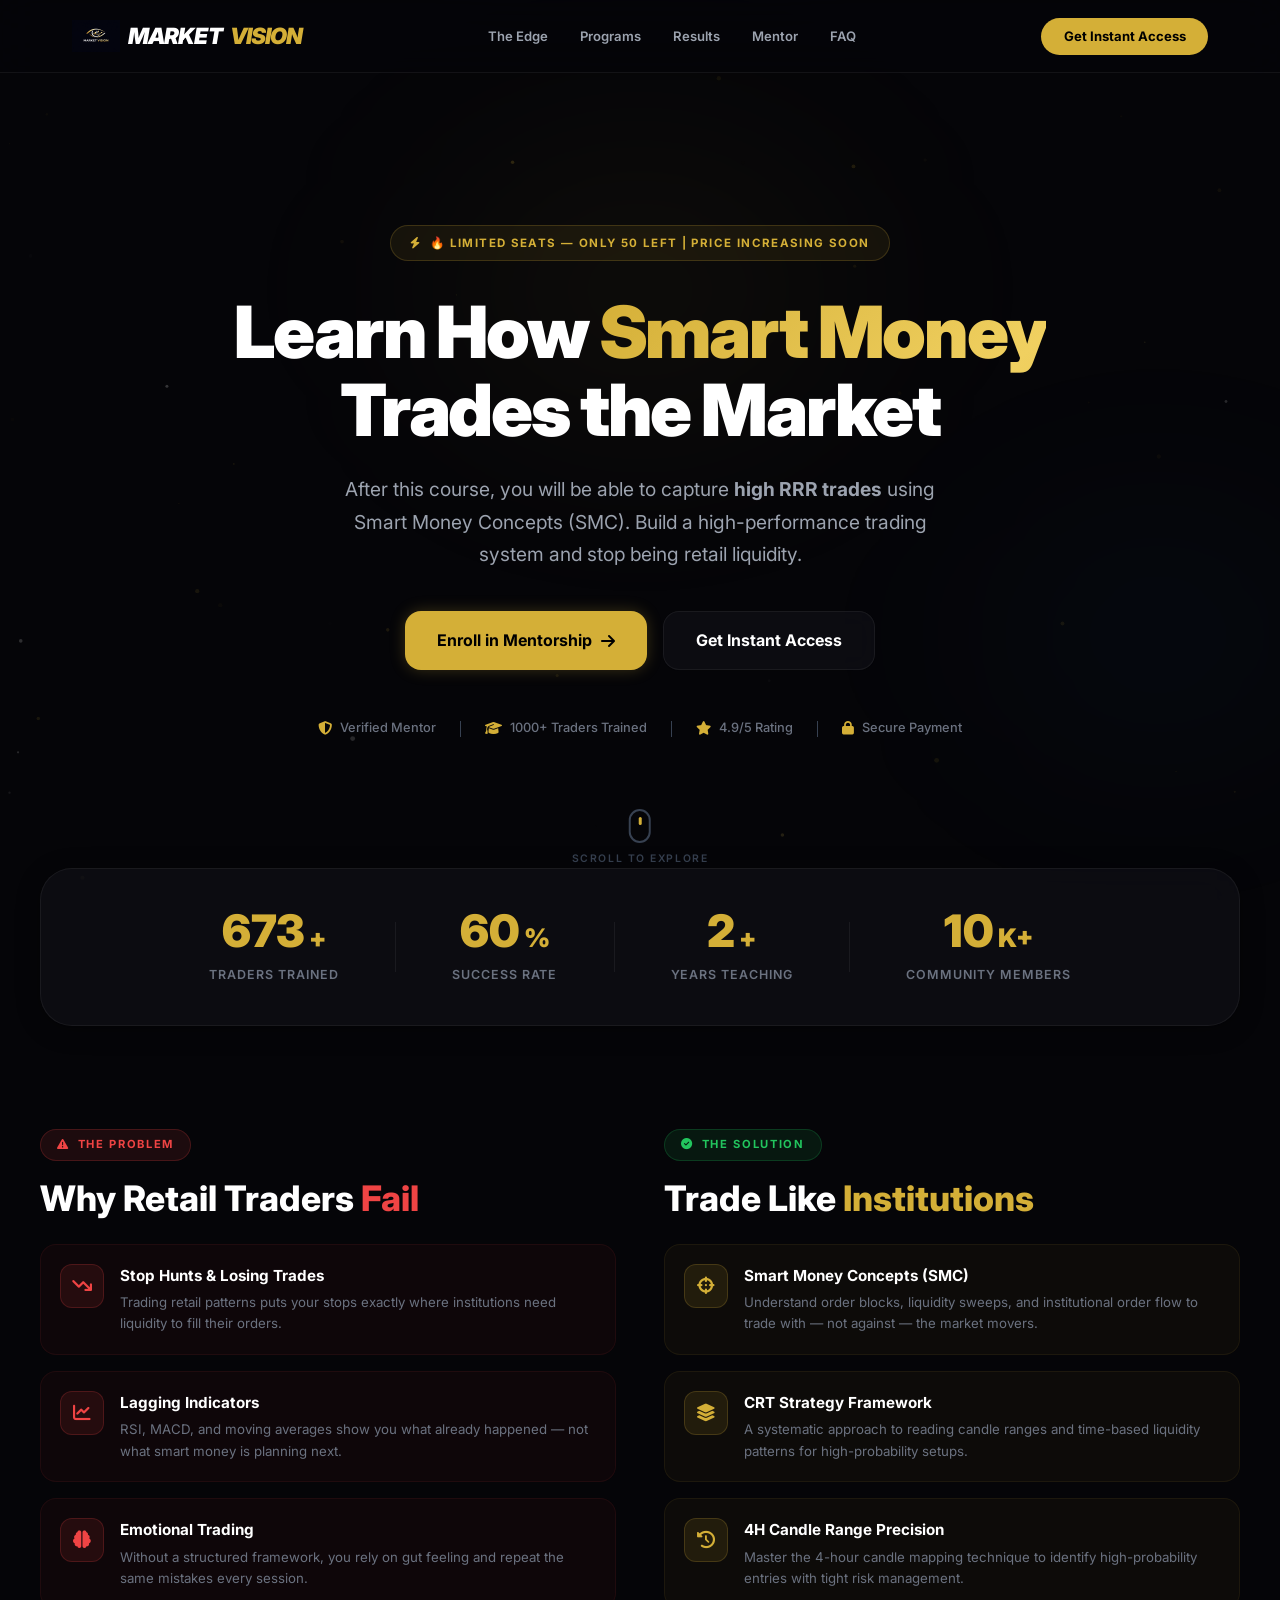
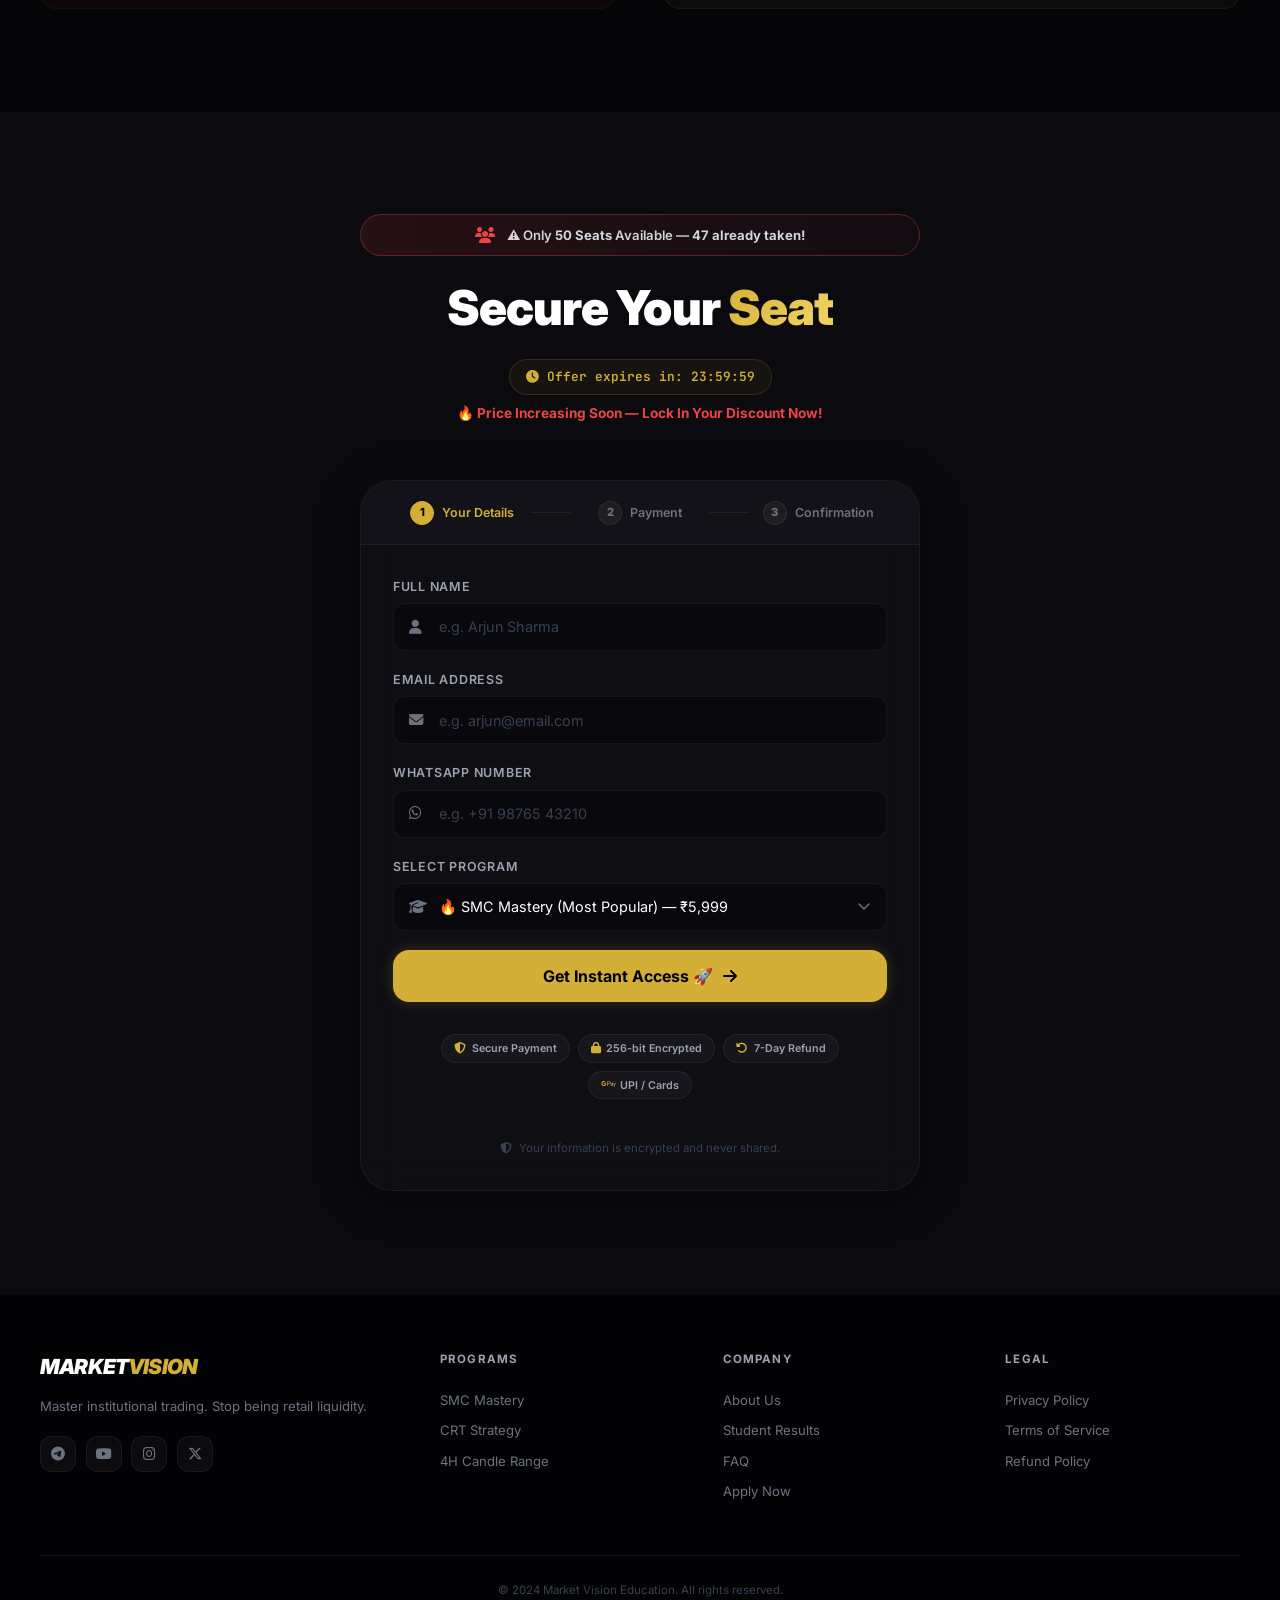
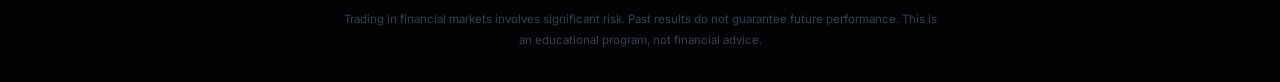
==== commit a8f0a8e0: "Fix: remove redirect from index.html to eliminate white screen flash on load" ====
--- a/index.html
+++ b/index.html
@@ -2,14 +2,507 @@
 <html lang="en">
 <head>
     <meta charset="UTF-8">
-    <meta http-equiv="refresh" content="0; url=pages/the-edge.html">
     <meta name="viewport" content="width=device-width, initial-scale=1.0">
-    <meta name="description" content="Market Vision — Master Smart Money Concepts, CRT &amp; 4H Candle Range Strategy. Premium trading education for aspiring institutional-level traders.">
+    <meta name="description" content="Market Vision — Master Smart Money Concepts, CRT & 4H Candle Range Strategy. Premium trading education for aspiring institutional-level traders.">
+    <meta name="keywords" content="trading education, SMC, smart money concepts, CRT strategy, 4H candle range, forex, trading course">
     <meta name="author" content="Market Vision Education">
-    <title>Market Vision | Redirecting...</title>
+    <meta name="theme-color" content="#050508">
+    <meta property="og:title" content="Market Vision | Premium Trading Education">
+    <meta property="og:description" content="Master Smart Money Concepts. Stop being retail liquidity.">
+    <meta property="og:type" content="website">
+    <title>Market Vision | Premium Trading Education</title>
+    <link rel="preconnect" href="https://fonts.googleapis.com">
+    <link rel="preconnect" href="https://fonts.gstatic.com" crossorigin>
+    <link href="https://fonts.googleapis.com/css2?family=Inter:wght@300;400;500;600;700;800;900&family=JetBrains+Mono:wght@400;700&display=swap" rel="stylesheet">
+    <link href="https://cdnjs.cloudflare.com/ajax/libs/font-awesome/6.5.0/css/all.min.css" rel="stylesheet">
+    <link rel="stylesheet" href="css/styles.css">
 </head>
 <body>
-    <p>Redirecting to <a href="pages/the-edge.html">Market Vision</a>...</p>
-    <script>window.location.replace("pages/the-edge.html");</script>
+
+    <!-- ============================================ -->
+    <!-- CANVAS PARTICLE BACKGROUND                    -->
+    <!-- ============================================ -->
+    <canvas id="particle-canvas"></canvas>
+
+    <!-- ============================================ -->
+    <!-- NAVIGATION                                    -->
+    <!-- ============================================ -->
+    <nav id="main-nav" class="nav">
+        <div class="nav__container">
+            <a href="/" class="nav__logo">
+                <img src="images/logo.png" alt="Market Vision Logo" class="nav__logo-img">
+                Market<span>Vision</span>
+            </a>
+
+            <div class="nav__links" id="nav-links">
+                <a href="/" class="nav__link" onclick="closeMobileMenu()">The Edge</a>
+                <a href="pages/programs.html" class="nav__link" onclick="closeMobileMenu()">Programs</a>
+                <a href="pages/results.html" class="nav__link" onclick="closeMobileMenu()">Results</a>
+                <a href="pages/mentor.html" class="nav__link" onclick="closeMobileMenu()">Mentor</a>
+                <a href="pages/faq.html" class="nav__link" onclick="closeMobileMenu()">FAQ</a>
+            </div>
+
+            <a href="#apply" class="nav__cta">Get Instant Access</a>
+
+            <button class="nav__hamburger" id="hamburger-btn" onclick="toggleMobileMenu()" aria-label="Toggle menu">
+                <span></span>
+                <span></span>
+                <span></span>
+            </button>
+        </div>
+    </nav>
+
+    <!-- ============================================ -->
+    <!-- HERO SECTION                                  -->
+    <!-- ============================================ -->
+    <section id="hero" class="hero">
+        <div class="hero__glow hero__glow--1"></div>
+        <div class="hero__glow hero__glow--2"></div>
+
+        <div class="hero__content">
+            <div class="hero__badge reveal-up">
+                <i class="fa-solid fa-bolt"></i>
+                <span>🔥 Limited Seats — Only 50 Left | Price Increasing Soon</span>
+            </div>
+
+            <h1 class="hero__title reveal-up" style="--delay: 0.1s;">
+                Learn How <span class="text-gold-gradient">Smart Money</span><br>
+                Trades the Market
+            </h1>
+
+            <p class="hero__subtitle reveal-up" style="--delay: 0.2s;">
+                After this course, you will be able to capture <strong>high RRR trades</strong> using Smart Money Concepts (SMC). Build a high-performance trading system and stop being retail liquidity.
+            </p>
+
+            <div class="hero__actions reveal-up" style="--delay: 0.3s;">
+                <a href="#apply" class="btn btn--primary btn--lg btn--glow">
+                    <span>Enroll in Mentorship</span>
+                    <i class="fa-solid fa-arrow-right"></i>
+                </a>
+                <a href="pages/programs.html" class="btn btn--glass btn--lg">
+                    <span>Get Instant Access</span>
+                </a>
+            </div>
+
+            <div class="hero__trust reveal-up" style="--delay: 0.4s;">
+                <div class="hero__trust-item">
+                    <i class="fa-solid fa-shield-halved"></i>
+                    <span>Verified Mentor</span>
+                </div>
+                <div class="hero__trust-divider"></div>
+                <div class="hero__trust-item">
+                    <i class="fa-solid fa-graduation-cap"></i>
+                    <span>1000+ Traders Trained</span>
+                </div>
+                <div class="hero__trust-divider"></div>
+                <div class="hero__trust-item">
+                    <i class="fa-solid fa-star"></i>
+                    <span>4.9/5 Rating</span>
+                </div>
+                <div class="hero__trust-divider"></div>
+                <div class="hero__trust-item">
+                    <i class="fa-solid fa-lock"></i>
+                    <span>Secure Payment</span>
+                </div>
+            </div>
+        </div>
+
+        <div class="hero__scroll-indicator">
+            <div class="hero__scroll-mouse">
+                <div class="hero__scroll-dot"></div>
+            </div>
+            <span>Scroll to explore</span>
+        </div>
+    </section>
+
+    <!-- ============================================ -->
+    <!-- STATS BAR                                     -->
+    <!-- ============================================ -->
+    <section class="stats">
+        <div class="stats__container">
+            <div class="stat reveal-up">
+                <div class="stat__number" data-target="1000">0</div>
+                <div class="stat__suffix">+</div>
+                <div class="stat__label">Traders Trained</div>
+            </div>
+            <div class="stat__divider"></div>
+            <div class="stat reveal-up" style="--delay: 0.1s;">
+                <div class="stat__number" data-target="89">0</div>
+                <div class="stat__suffix">%</div>
+                <div class="stat__label">Success Rate</div>
+            </div>
+            <div class="stat__divider"></div>
+            <div class="stat reveal-up" style="--delay: 0.2s;">
+                <div class="stat__number" data-target="3">0</div>
+                <div class="stat__suffix">+</div>
+                <div class="stat__label">Years Teaching</div>
+            </div>
+            <div class="stat__divider"></div>
+            <div class="stat reveal-up" style="--delay: 0.3s;">
+                <div class="stat__number" data-target="15">0</div>
+                <div class="stat__suffix">K+</div>
+                <div class="stat__label">Community Members</div>
+            </div>
+        </div>
+    </section>
+
+    <!-- ============================================ -->
+    <!-- ABOUT / THE EDGE                              -->
+    <!-- ============================================ -->
+    <section id="about" class="about">
+        <div class="about__container">
+            <!-- Problem Side -->
+            <div class="about__problem reveal-left">
+                <div class="section-label section-label--danger">
+                    <i class="fa-solid fa-triangle-exclamation"></i>
+                    The Problem
+                </div>
+                <h2 class="about__title">
+                    Why Retail Traders <span class="text-danger">Fail</span>
+                </h2>
+
+                <div class="about__cards">
+                    <div class="about__card about__card--danger">
+                        <div class="about__card-icon about__card-icon--danger">
+                            <i class="fa-solid fa-arrow-trend-down"></i>
+                        </div>
+                        <div>
+                            <h4>Stop Hunts & Losing Trades</h4>
+                            <p>Trading retail patterns puts your stops exactly where institutions need liquidity to fill their orders.</p>
+                        </div>
+                    </div>
+                    <div class="about__card about__card--danger">
+                        <div class="about__card-icon about__card-icon--danger">
+                            <i class="fa-solid fa-chart-line"></i>
+                        </div>
+                        <div>
+                            <h4>Lagging Indicators</h4>
+                            <p>RSI, MACD, and moving averages show you what already happened — not what smart money is planning next.</p>
+                        </div>
+                    </div>
+                    <div class="about__card about__card--danger">
+                        <div class="about__card-icon about__card-icon--danger">
+                            <i class="fa-solid fa-brain"></i>
+                        </div>
+                        <div>
+                            <h4>Emotional Trading</h4>
+                            <p>Without a structured framework, you rely on gut feeling and repeat the same mistakes every session.</p>
+                        </div>
+                    </div>
+                </div>
+            </div>
+
+            <!-- Solution Side -->
+            <div class="about__solution reveal-right">
+                <div class="section-label section-label--success">
+                    <i class="fa-solid fa-check-circle"></i>
+                    The Solution
+                </div>
+                <h2 class="about__title">
+                    Trade Like <span class="text-gold">Institutions</span>
+                </h2>
+
+                <div class="about__cards">
+                    <div class="about__card about__card--gold">
+                        <div class="about__card-icon about__card-icon--gold">
+                            <i class="fa-solid fa-crosshairs"></i>
+                        </div>
+                        <div>
+                            <h4>Smart Money Concepts (SMC)</h4>
+                            <p>Understand order blocks, liquidity sweeps, and institutional order flow to trade with — not against — the market movers.</p>
+                        </div>
+                    </div>
+                    <div class="about__card about__card--gold">
+                        <div class="about__card-icon about__card-icon--gold">
+                            <i class="fa-solid fa-layer-group"></i>
+                        </div>
+                        <div>
+                            <h4>CRT Strategy Framework</h4>
+                            <p>A systematic approach to reading candle ranges and time-based liquidity patterns for high-probability setups.</p>
+                        </div>
+                    </div>
+                    <div class="about__card about__card--gold">
+                        <div class="about__card-icon about__card-icon--gold">
+                            <i class="fa-solid fa-clock-rotate-left"></i>
+                        </div>
+                        <div>
+                            <h4>4H Candle Range Precision</h4>
+                            <p>Master the 4-hour candle mapping technique to identify high-probability entries with tight risk management.</p>
+                        </div>
+                    </div>
+                </div>
+            </div>
+        </div>
+    </section>
+
+    <!-- ============================================ -->
+    <!-- APPLICATION / PAYMENT                         -->
+    <!-- ============================================ -->
+    <section id="apply" class="apply">
+        <div class="apply__container">
+            <div class="section-header reveal-up">
+                <div class="scarcity-banner" style="margin-bottom:1.5rem;">
+                    <i class="fa-solid fa-users"></i>
+                    <span>⚠️ Only <strong>50 Seats</strong> Available — <strong>47 already taken!</strong></span>
+                </div>
+                <h2 class="section-title">Secure Your <span class="text-gold-gradient">Seat</span></h2>
+                <div class="apply__timer" id="urgency-timer">
+                    <i class="fa-solid fa-clock"></i>
+                    <span id="timer-text">Offer expires in: 24:00:00</span>
+                </div>
+                <p style="font-size:0.85rem; color:var(--color-danger); font-weight:700; margin-top:0.5rem;">🔥 Price Increasing Soon — Lock In Your Discount Now!</p>
+            </div>
+
+            <div class="apply__card reveal-up" style="--delay: 0.1s;">
+                <!-- Step Tabs -->
+                <div class="apply__tabs">
+                    <div class="apply__tab apply__tab--active" id="tab-1">
+                        <span class="apply__tab-num">1</span>
+                        <span class="apply__tab-text">Your Details</span>
+                    </div>
+                    <div class="apply__tab-connector"></div>
+                    <div class="apply__tab" id="tab-2">
+                        <span class="apply__tab-num">2</span>
+                        <span class="apply__tab-text">Payment</span>
+                    </div>
+                    <div class="apply__tab-connector"></div>
+                    <div class="apply__tab" id="tab-3">
+                        <span class="apply__tab-num">3</span>
+                        <span class="apply__tab-text">Confirmation</span>
+                    </div>
+                </div>
+
+                <!-- Step 1: User Info -->
+                <div id="step-1" class="apply__step">
+                    <form id="application-form" class="apply__form" onsubmit="processForm(event)">
+                        <div class="form-group">
+                            <label for="custName" class="form-label">Full Name</label>
+                            <div class="form-input-wrap">
+                                <i class="fa-solid fa-user"></i>
+                                <input type="text" id="custName" required placeholder="e.g. Arjun Sharma" class="form-input" minlength="2">
+                            </div>
+                        </div>
+                        <div class="form-group">
+                            <label for="custEmail" class="form-label">Email Address</label>
+                            <div class="form-input-wrap">
+                                <i class="fa-solid fa-envelope"></i>
+                                <input type="email" id="custEmail" required placeholder="e.g. arjun@email.com" class="form-input">
+                            </div>
+                        </div>
+                        <div class="form-group">
+                            <label for="custPhone" class="form-label">WhatsApp Number</label>
+                            <div class="form-input-wrap">
+                                <i class="fa-brands fa-whatsapp"></i>
+                                <input type="tel" id="custPhone" required placeholder="e.g. +91 98765 43210" class="form-input" pattern="[\+]?[0-9\s\-]{10,15}" title="Enter a valid phone number">
+                            </div>
+                        </div>
+                        <div class="form-group">
+                            <label for="courseSelect" class="form-label">Select Program</label>
+                            <div class="form-input-wrap">
+                                <i class="fa-solid fa-graduation-cap"></i>
+                                <select id="courseSelect" required class="form-input form-select">
+                                    <option value="5999" data-name="SMC Mastery Program">🔥 SMC Mastery (Most Popular) — ₹5,999</option>
+                                    <option value="10000" data-name="All Strategies Combo">🏆 All Strategies Combo (Best Value) — ₹10,000</option>
+                                    <option value="3999" data-name="CRT Strategy Program">CRT Strategy — ₹3,999</option>
+                                    <option value="2499" data-name="4H Candle Range Strategy">4H Candle Range (Beginners) — ₹2,499</option>
+                                    <option value="1999" data-name="Market Bias & Trending Strategy">Market Bias &amp; Trending Strategy — ₹1,999</option>
+                                    <option value="2499" data-name="Silver Bullet Strategy">Silver Bullet Strategy — ₹2,499</option>
+                                    <option value="3999" data-name="Order Flow Trading Strategy">Order Flow Trading Strategy — ₹3,999</option>
+                                </select>
+                            </div>
+                        </div>
+                        <button type="submit" class="btn btn--primary btn--full btn--lg btn--glow" id="proceed-btn">
+                            <span>Get Instant Access 🚀</span>
+                            <i class="fa-solid fa-arrow-right"></i>
+                        </button>
+                        <div class="trust-badges">
+                            <span class="trust-badge"><i class="fa-solid fa-shield-halved"></i> Secure Payment</span>
+                            <span class="trust-badge"><i class="fa-solid fa-lock"></i> 256-bit Encrypted</span>
+                            <span class="trust-badge"><i class="fa-solid fa-rotate-left"></i> 7-Day Refund</span>
+                            <span class="trust-badge"><i class="fa-brands fa-google-pay"></i> UPI / Cards</span>
+                        </div>
+                        <p class="apply__note">
+                            <i class="fa-solid fa-shield-halved"></i>
+                            Your information is encrypted and never shared.
+                        </p>
+                    </form>
+                </div>
+
+                <!-- Step 2: Payment Methods -->
+                <div id="step-2" class="apply__step apply__step--hidden">
+                    <div class="apply__summary">
+                        <div class="apply__summary-left">
+                            <span class="apply__summary-label">Course</span>
+                            <span class="apply__summary-value" id="summary-course">SMC Mastery</span>
+                        </div>
+                        <div class="apply__summary-right">
+                            <span class="apply__summary-label">Amount</span>
+                            <span class="apply__summary-price" id="summary-price">₹5,999</span>
+                        </div>
+                    </div>
+                    <button onclick="switchTab(2, 1)" class="btn btn--ghost apply__back-btn">
+                        <i class="fa-solid fa-arrow-left"></i>
+                        <span>Back to Details</span>
+                    </button>
+                    <h4 class="apply__payment-heading">
+                        <i class="fa-solid fa-mobile-screen-button"></i>
+                        Fast UPI (Mobile Only)
+                    </h4>
+                    <div class="apply__upi-grid">
+                        <button onclick="triggerMobileUPI('gpay')" class="apply__upi-btn" id="btn-gpay">
+                            <div class="apply__upi-icon" style="background: #1a73e8;">
+                                <i class="fa-brands fa-google-pay" style="font-size: 1.4rem;"></i>
+                            </div>
+                            <span>Google Pay</span>
+                        </button>
+                        <button onclick="triggerMobileUPI('phonepe')" class="apply__upi-btn" id="btn-phonepe">
+                            <div class="apply__upi-icon" style="background: #5f259f;">
+                                <i class="fa-solid fa-p" style="font-size: 1.1rem;"></i>
+                            </div>
+                            <span>PhonePe</span>
+                        </button>
+                        <button onclick="triggerMobileUPI('paytm')" class="apply__upi-btn" id="btn-paytm">
+                            <div class="apply__upi-icon" style="background: #00baf2;">
+                                <i class="fa-solid fa-wallet" style="font-size: 1.1rem;"></i>
+                            </div>
+                            <span>Paytm</span>
+                        </button>
+                    </div>
+                    <h4 class="apply__payment-heading" style="margin-top: 1.5rem;">
+                        <i class="fa-regular fa-credit-card"></i>
+                        Credit Card / EMI Option
+                    </h4>
+                    <button onclick="triggerEMI()" class="apply__qr-toggle" id="emi-toggle-btn" style="margin-bottom: 1.5rem; text-align: left;">
+                        <div class="apply__qr-toggle-left">
+                            <div class="apply__qr-toggle-icon" style="background: rgba(212, 175, 55, 0.1); color: var(--color-gold);">
+                                <i class="fa-solid fa-percent"></i>
+                            </div>
+                            <div>
+                                <div class="apply__qr-toggle-title">Pay via EMI starting at ₹999/month</div>
+                                <div class="apply__qr-toggle-sub">Available on all major Credit Cards</div>
+                            </div>
+                        </div>
+                        <i class="fa-solid fa-chevron-right apply__qr-chevron" style="color: var(--color-gold);"></i>
+                    </button>
+                    <h4 class="apply__payment-heading">
+                        <i class="fa-solid fa-desktop"></i>
+                        Desktop / QR Scanner
+                    </h4>
+                    <button onclick="toggleScanner()" class="apply__qr-toggle" id="qr-toggle-btn">
+                        <div class="apply__qr-toggle-left">
+                            <div class="apply__qr-toggle-icon">
+                                <i class="fa-solid fa-qrcode"></i>
+                            </div>
+                            <div>
+                                <div class="apply__qr-toggle-title">Scan QR Code</div>
+                                <div class="apply__qr-toggle-sub">Pay using any UPI app</div>
+                            </div>
+                        </div>
+                        <i class="fa-solid fa-chevron-down apply__qr-chevron" id="qr-chevron"></i>
+                    </button>
+                    <div id="qr-section" class="apply__qr-section apply__step--hidden">
+                        <p class="apply__qr-instruction">Scan this QR code to pay <strong class="text-gold">₹<span class="qr-price-text">5,999</span></strong></p>
+                        <div class="apply__qr-wrapper">
+                            <img id="qr-image" src="https://api.qrserver.com/v1/create-qr-code/?size=220x220&data=upi://pay?pa=marketvision@okhdfc%26pn=Market%20Vision%26cu=INR" alt="Payment QR Code" width="200" height="200">
+                        </div>
+                        <div class="apply__upi-manual">
+                            <span class="apply__upi-manual-label">Manual UPI ID</span>
+                            <div class="apply__upi-manual-row">
+                                <code id="merchant-upi-display" class="apply__upi-id">marketvision@okhdfc</code>
+                                <button onclick="copyUpi()" class="apply__upi-copy" id="copy-upi-btn">
+                                    <i class="fa-regular fa-copy"></i>
+                                    <span id="copy-text">Copy</span>
+                                </button>
+                            </div>
+                        </div>
+                        <button onclick="checkPaymentStatus()" class="btn btn--primary btn--full" id="check-payment-btn">
+                            <i class="fa-solid fa-rotate"></i>
+                            <span>I have paid — check status</span>
+                        </button>
+                    </div>
+                    <div class="apply__secure">
+                        <i class="fa-solid fa-lock"></i>
+                        <span>Secure 256-bit encrypted transaction</span>
+                    </div>
+                </div>
+
+                <!-- Step 3: Success -->
+                <div id="step-3" class="apply__step apply__step--hidden">
+                    <div class="apply__success">
+                        <div class="apply__success-icon">
+                            <div class="apply__success-ring"></div>
+                            <i class="fa-solid fa-check"></i>
+                        </div>
+                        <h2 class="apply__success-title">Payment Successful!</h2>
+                        <p class="apply__success-text">Your enrollment is confirmed. A confirmation email with all the details has been sent to your inbox.</p>
+                        <div class="apply__success-details">
+                            <div class="apply__success-detail">
+                                <span>Course</span>
+                                <strong id="confirm-course">SMC Mastery Program</strong>
+                            </div>
+                            <div class="apply__success-detail">
+                                <span>Amount Paid</span>
+                                <strong id="confirm-amount" class="text-gold">₹5,999</strong>
+                            </div>
+                            <div class="apply__success-detail">
+                                <span>Status</span>
+                                <strong class="text-success">Confirmed</strong>
+                            </div>
+                        </div>
+                        <a href="https://wa.me/919521233022?text=Hi%2C%20I%20just%20enrolled!" target="_blank" rel="noopener noreferrer" class="btn btn--whatsapp btn--full btn--lg">
+                            <i class="fa-brands fa-whatsapp"></i>
+                            <span>Join Premium Community</span>
+                        </a>
+                        <p class="apply__success-note">You'll be added to the premium Telegram group within 24 hours.</p>
+                    </div>
+                </div>
+            </div>
+        </div>
+    </section>
+
+    <!-- ============================================ -->
+    <!-- FOOTER                                        -->
+    <!-- ============================================ -->
+    <footer class="footer">
+        <div class="footer__container">
+            <div class="footer__top">
+                <div class="footer__brand">
+                    <a href="/" class="footer__logo">Market<span>Vision</span></a>
+                    <p class="footer__tagline">Master institutional trading. Stop being retail liquidity.</p>
+                    <div class="footer__socials">
+                        <a href="#" class="footer__social" aria-label="Telegram"><i class="fa-brands fa-telegram"></i></a>
+                        <a href="#" class="footer__social" aria-label="YouTube"><i class="fa-brands fa-youtube"></i></a>
+                        <a href="#" class="footer__social" aria-label="Instagram"><i class="fa-brands fa-instagram"></i></a>
+                        <a href="#" class="footer__social" aria-label="Twitter"><i class="fa-brands fa-x-twitter"></i></a>
+                    </div>
+                </div>
+                <div class="footer__links-group">
+                    <h4 class="footer__links-title">Programs</h4>
+                    <a href="pages/programs.html" class="footer__link">SMC Mastery</a>
+                    <a href="pages/programs.html" class="footer__link">CRT Strategy</a>
+                    <a href="pages/programs.html" class="footer__link">4H Candle Range</a>
+                </div>
+                <div class="footer__links-group">
+                    <h4 class="footer__links-title">Company</h4>
+                    <a href="/" class="footer__link">About Us</a>
+                    <a href="pages/results.html" class="footer__link">Student Results</a>
+                    <a href="pages/faq.html" class="footer__link">FAQ</a>
+                    <a href="#apply" class="footer__link">Apply Now</a>
+                </div>
+                <div class="footer__links-group">
+                    <h4 class="footer__links-title">Legal</h4>
+                    <a href="#" class="footer__link">Privacy Policy</a>
+                    <a href="#" class="footer__link">Terms of Service</a>
+                    <a href="#" class="footer__link">Refund Policy</a>
+                </div>
+            </div>
+            <div class="footer__bottom">
+                <p>© 2024 Market Vision Education. All rights reserved.</p>
+                <p class="footer__disclaimer">Trading in financial markets involves significant risk. Past results do not guarantee future performance. This is an educational program, not financial advice.</p>
+            </div>
+        </div>
+    </footer>
+
+    <script src="js/main.js"></script>
 </body>
 </html>
--- a/css/styles.css
+++ b/css/styles.css
@@ -0,0 +1,2775 @@
+/* ==============================================
+   DESIGN TOKENS
+   ============================================== */
+:root {
+    /* Colors */
+    --color-bg:           #050508;
+    --color-bg-elevated:  #0a0a0f;
+    --color-bg-card:      rgba(16, 16, 22, 0.7);
+    --color-bg-card-hover:rgba(22, 22, 30, 0.8);
+    --color-surface:      #111118;
+    --color-border:       rgba(255, 255, 255, 0.06);
+    --color-border-hover: rgba(255, 255, 255, 0.12);
+    
+    --color-gold:         #D4AF37;
+    --color-gold-light:   #F0D060;
+    --color-gold-dark:    #A88B2A;
+    --color-gold-glow:    rgba(212, 175, 55, 0.25);
+    
+    --color-danger:       #ef4444;
+    --color-danger-bg:    rgba(239, 68, 68, 0.1);
+    --color-danger-border:rgba(239, 68, 68, 0.2);
+    
+    --color-success:      #22c55e;
+    --color-success-bg:   rgba(34, 197, 94, 0.1);
+    
+    --color-text:         #ffffff;
+    --color-text-muted:   #9ca3af;
+    --color-text-dim:     #6b7280;
+    --color-text-faint:   #374151;
+
+    --color-whatsapp:     #25D366;
+
+    /* Typography */
+    --font-sans:  'Inter', -apple-system, BlinkMacSystemFont, 'Segoe UI', sans-serif;
+    --font-mono:  'JetBrains Mono', 'Fira Code', monospace;
+
+    /* Spacing */
+    --section-pad-y: clamp(4rem, 8vw, 7rem);
+    --container-max: 1200px;
+    --container-pad: clamp(1.25rem, 4vw, 2rem);
+
+    /* Radii */
+    --radius-sm:  0.5rem;
+    --radius-md:  0.75rem;
+    --radius-lg:  1rem;
+    --radius-xl:  1.5rem;
+    --radius-2xl: 2rem;
+    --radius-full: 9999px;
+
+    /* Transitions */
+    --ease-out:  cubic-bezier(0.16, 1, 0.3, 1);
+    --duration:  0.3s;
+    --duration-slow: 0.6s;
+
+    /* Shadows */
+    --shadow-gold: 0 0 20px rgba(212, 175, 55, 0.15), 0 0 60px rgba(212, 175, 55, 0.05);
+    --shadow-card: 0 4px 24px rgba(0, 0, 0, 0.3), 0 1px 4px rgba(0, 0, 0, 0.2);
+    --shadow-elevated: 0 8px 40px rgba(0, 0, 0, 0.4);
+}
+
+/* ==============================================
+   RESET & BASE
+   ============================================== */
+*, *::before, *::after {
+    margin: 0;
+    padding: 0;
+    box-sizing: border-box;
+}
+
+html {
+    scroll-behavior: smooth;
+    scroll-padding-top: 5.5rem;
+    -webkit-font-smoothing: antialiased;
+    -moz-osx-font-smoothing: grayscale;
+}
+
+body {
+    font-family: var(--font-sans);
+    background: var(--color-bg);
+    color: var(--color-text);
+    line-height: 1.6;
+    overflow-x: hidden;
+}
+
+a {
+    color: inherit;
+    text-decoration: none;
+}
+
+img {
+    max-width: 100%;
+    display: block;
+}
+
+button {
+    font-family: inherit;
+    cursor: pointer;
+    border: none;
+    background: none;
+    color: inherit;
+}
+
+input, select, textarea {
+    font-family: inherit;
+}
+
+/* ==============================================
+   UTILITY CLASSES
+   ============================================== */
+.text-gold { color: var(--color-gold); }
+.text-danger { color: var(--color-danger); }
+.text-success { color: var(--color-success); }
+
+.text-gold-gradient {
+    background: linear-gradient(135deg, var(--color-gold) 0%, var(--color-gold-light) 50%, var(--color-gold) 100%);
+    background-size: 200% auto;
+    -webkit-background-clip: text;
+    -webkit-text-fill-color: transparent;
+    background-clip: text;
+    animation: shimmer 3s linear infinite;
+}
+
+@keyframes shimmer {
+    to { background-position: 200% center; }
+}
+
+/* ==============================================
+   PARTICLE CANVAS
+   ============================================== */
+#particle-canvas {
+    position: fixed;
+    top: 0;
+    left: 0;
+    width: 100%;
+    height: 100%;
+    z-index: 0;
+    pointer-events: none;
+    opacity: 0.4;
+}
+
+/* ==============================================
+   SCROLL REVEAL ANIMATIONS
+   ============================================== */
+.reveal-up,
+.reveal-left,
+.reveal-right {
+    opacity: 0;
+    transition: opacity var(--duration-slow) var(--ease-out),
+                transform var(--duration-slow) var(--ease-out);
+    transition-delay: var(--delay, 0s);
+}
+
+.reveal-up    { transform: translateY(40px); }
+.reveal-left  { transform: translateX(-40px); }
+.reveal-right { transform: translateX(40px); }
+
+.reveal-up.revealed,
+.reveal-left.revealed,
+.reveal-right.revealed {
+    opacity: 1;
+    transform: translate(0, 0);
+}
+
+/* ==============================================
+   SECTION PRIMITIVES
+   ============================================== */
+.section-header {
+    text-align: center;
+    margin-bottom: 3.5rem;
+}
+
+.section-label {
+    display: inline-flex;
+    align-items: center;
+    gap: 0.5rem;
+    font-size: 0.7rem;
+    font-weight: 700;
+    text-transform: uppercase;
+    letter-spacing: 0.15em;
+    color: var(--color-gold);
+    background: rgba(212, 175, 55, 0.08);
+    border: 1px solid rgba(212, 175, 55, 0.15);
+    padding: 0.4rem 1rem;
+    border-radius: var(--radius-full);
+    margin-bottom: 1rem;
+}
+
+.section-label--danger {
+    color: var(--color-danger);
+    background: var(--color-danger-bg);
+    border-color: var(--color-danger-border);
+}
+
+.section-label--success {
+    color: var(--color-success);
+    background: var(--color-success-bg);
+    border-color: rgba(34, 197, 94, 0.2);
+}
+
+.section-title {
+    font-size: clamp(2rem, 5vw, 3rem);
+    font-weight: 900;
+    line-height: 1.15;
+    letter-spacing: -0.02em;
+    margin-bottom: 0.75rem;
+}
+
+.section-desc {
+    font-size: 1.05rem;
+    color: var(--color-text-muted);
+    max-width: 540px;
+    margin: 0 auto;
+    line-height: 1.7;
+}
+
+/* ==============================================
+   BUTTONS
+   ============================================== */
+.btn {
+    display: inline-flex;
+    align-items: center;
+    justify-content: center;
+    gap: 0.6rem;
+    font-weight: 700;
+    font-size: 0.9rem;
+    padding: 0.8rem 1.5rem;
+    border-radius: var(--radius-lg);
+    transition: all var(--duration) var(--ease-out);
+    position: relative;
+    overflow: hidden;
+    white-space: nowrap;
+}
+
+.btn--lg {
+    padding: 1rem 2rem;
+    font-size: 1rem;
+}
+
+.btn--full {
+    width: 100%;
+}
+
+.btn--primary {
+    background: var(--color-gold);
+    color: #000;
+}
+
+.btn--primary:hover {
+    background: var(--color-gold-light);
+    transform: translateY(-2px);
+    box-shadow: var(--shadow-gold);
+}
+
+.btn--glow {
+    box-shadow: 0 0 15px var(--color-gold-glow);
+}
+
+.btn--glow:hover {
+    box-shadow: 0 0 30px var(--color-gold-glow), 0 0 60px rgba(212, 175, 55, 0.1);
+}
+
+.btn--outline {
+    background: transparent;
+    border: 1.5px solid var(--color-border-hover);
+    color: var(--color-text);
+}
+
+.btn--outline:hover {
+    border-color: var(--color-gold);
+    color: var(--color-gold);
+    transform: translateY(-2px);
+}
+
+.btn--glass {
+    background: var(--color-bg-card);
+    backdrop-filter: blur(12px);
+    border: 1px solid var(--color-border);
+    color: var(--color-text);
+}
+
+.btn--glass:hover {
+    background: var(--color-bg-card-hover);
+    border-color: var(--color-border-hover);
+    transform: translateY(-2px);
+}
+
+.btn--ghost {
+    background: transparent;
+    color: var(--color-text-muted);
+    padding: 0.5rem 0;
+    font-size: 0.85rem;
+}
+
+.btn--ghost:hover {
+    color: var(--color-gold);
+}
+
+.btn--whatsapp {
+    background: var(--color-whatsapp);
+    color: #fff;
+    font-size: 1rem;
+}
+
+.btn--whatsapp:hover {
+    background: #1fba59;
+    transform: translateY(-2px);
+    box-shadow: 0 0 20px rgba(37, 211, 102, 0.3);
+}
+
+/* ==============================================
+   NAVIGATION
+   ============================================== */
+.nav {
+    position: fixed;
+    top: 0;
+    left: 0;
+    right: 0;
+    z-index: 1000;
+    background: rgba(5, 5, 8, 0.75);
+    backdrop-filter: blur(20px) saturate(1.5);
+    border-bottom: 1px solid var(--color-border);
+    transition: all var(--duration) ease;
+}
+
+.nav--scrolled {
+    background: rgba(5, 5, 8, 0.92);
+    box-shadow: 0 4px 30px rgba(0, 0, 0, 0.4);
+}
+
+.nav__container {
+    max-width: var(--container-max);
+    margin: 0 auto;
+    padding: 0 var(--container-pad);
+    height: 4.5rem;
+    display: flex;
+    align-items: center;
+    justify-content: space-between;
+}
+
+.nav__logo {
+    display: flex;
+    align-items: center;
+    gap: 0.5rem;
+    font-size: 1.4rem;
+    font-weight: 900;
+    letter-spacing: -0.04em;
+    text-transform: uppercase;
+    font-style: italic;
+}
+
+.nav__logo-img {
+    height: 32px;
+    width: auto;
+}
+
+.nav__logo span {
+    color: var(--color-gold);
+}
+
+.nav__links {
+    display: flex;
+    gap: 2rem;
+}
+
+.nav__link {
+    font-size: 0.82rem;
+    font-weight: 600;
+    color: var(--color-text-muted);
+    transition: color var(--duration) ease;
+    position: relative;
+}
+
+.nav__link::after {
+    content: '';
+    position: absolute;
+    bottom: -4px;
+    left: 0;
+    width: 0;
+    height: 2px;
+    background: var(--color-gold);
+    transition: width var(--duration) var(--ease-out);
+    border-radius: 1px;
+}
+
+.nav__link:hover {
+    color: var(--color-text);
+}
+
+.nav__link:hover::after {
+    width: 100%;
+}
+
+.nav__cta {
+    font-size: 0.82rem;
+    font-weight: 700;
+    background: var(--color-gold);
+    color: #000;
+    padding: 0.5rem 1.4rem;
+    border-radius: var(--radius-full);
+    transition: all var(--duration) ease;
+}
+
+.nav__cta:hover {
+    background: var(--color-gold-light);
+    transform: scale(1.05);
+    box-shadow: 0 0 20px var(--color-gold-glow);
+}
+
+/* Hamburger */
+.nav__hamburger {
+    display: none;
+    flex-direction: column;
+    gap: 5px;
+    width: 28px;
+    padding: 4px 0;
+    z-index: 1001;
+}
+
+.nav__hamburger span {
+    display: block;
+    width: 100%;
+    height: 2px;
+    background: var(--color-text);
+    border-radius: 2px;
+    transition: all var(--duration) var(--ease-out);
+    transform-origin: center;
+}
+
+.nav__hamburger.active span:nth-child(1) {
+    transform: translateY(7px) rotate(45deg);
+}
+
+.nav__hamburger.active span:nth-child(2) {
+    opacity: 0;
+    transform: scaleX(0);
+}
+
+.nav__hamburger.active span:nth-child(3) {
+    transform: translateY(-7px) rotate(-45deg);
+}
+
+/* ==============================================
+   HERO
+   ============================================== */
+.hero {
+    position: relative;
+    min-height: 100vh;
+    display: flex;
+    align-items: center;
+    justify-content: center;
+    padding: 7rem var(--container-pad) 3rem;
+    overflow: hidden;
+}
+
+.hero__glow {
+    position: absolute;
+    border-radius: 50%;
+    pointer-events: none;
+    filter: blur(100px);
+}
+
+.hero__glow--1 {
+    width: 600px;
+    height: 400px;
+    top: 10%;
+    left: 50%;
+    transform: translateX(-50%);
+    background: radial-gradient(ellipse, rgba(212, 175, 55, 0.08) 0%, transparent 70%);
+}
+
+.hero__glow--2 {
+    width: 500px;
+    height: 350px;
+    bottom: 10%;
+    right: -10%;
+    background: radial-gradient(ellipse, rgba(59, 130, 246, 0.06) 0%, transparent 70%);
+}
+
+.hero__content {
+    text-align: center;
+    position: relative;
+    z-index: 1;
+    max-width: 820px;
+}
+
+.hero__badge {
+    display: inline-flex;
+    align-items: center;
+    gap: 0.5rem;
+    font-size: 0.72rem;
+    font-weight: 700;
+    text-transform: uppercase;
+    letter-spacing: 0.12em;
+    color: var(--color-gold);
+    background: rgba(212, 175, 55, 0.08);
+    border: 1px solid rgba(212, 175, 55, 0.2);
+    padding: 0.5rem 1.2rem;
+    border-radius: var(--radius-full);
+    margin-bottom: 2rem;
+}
+
+.hero__title {
+    font-size: clamp(2.5rem, 7vw, 4.5rem);
+    font-weight: 900;
+    line-height: 1.08;
+    letter-spacing: -0.03em;
+    margin-bottom: 1.5rem;
+}
+
+.hero__subtitle {
+    font-size: clamp(1rem, 2.5vw, 1.2rem);
+    color: var(--color-text-muted);
+    max-width: 600px;
+    margin: 0 auto 2.5rem;
+    line-height: 1.7;
+}
+
+.hero__actions {
+    display: flex;
+    gap: 1rem;
+    justify-content: center;
+    flex-wrap: wrap;
+    margin-bottom: 3rem;
+}
+
+.hero__trust {
+    display: flex;
+    align-items: center;
+    justify-content: center;
+    gap: 1.5rem;
+    flex-wrap: wrap;
+}
+
+.hero__trust-item {
+    display: flex;
+    align-items: center;
+    gap: 0.5rem;
+    font-size: 0.8rem;
+    color: var(--color-text-dim);
+    font-weight: 500;
+}
+
+.hero__trust-item i {
+    color: var(--color-gold);
+    font-size: 0.85rem;
+}
+
+.hero__trust-divider {
+    width: 1px;
+    height: 16px;
+    background: var(--color-text-faint);
+}
+
+/* Scroll Indicator */
+.hero__scroll-indicator {
+    position: absolute;
+    bottom: 2rem;
+    left: 50%;
+    transform: translateX(-50%);
+    display: flex;
+    flex-direction: column;
+    align-items: center;
+    gap: 0.5rem;
+    animation: fadeInUp 1s ease 1.5s both;
+}
+
+.hero__scroll-indicator span {
+    font-size: 0.65rem;
+    text-transform: uppercase;
+    letter-spacing: 0.15em;
+    color: var(--color-text-faint);
+    font-weight: 600;
+}
+
+.hero__scroll-mouse {
+    width: 22px;
+    height: 34px;
+    border: 2px solid var(--color-text-faint);
+    border-radius: 11px;
+    display: flex;
+    justify-content: center;
+    padding-top: 6px;
+}
+
+.hero__scroll-dot {
+    width: 3px;
+    height: 8px;
+    background: var(--color-gold);
+    border-radius: 2px;
+    animation: scrollDot 2s ease-in-out infinite;
+}
+
+@keyframes scrollDot {
+    0%, 100% { opacity: 1; transform: translateY(0); }
+    50%      { opacity: 0.3; transform: translateY(10px); }
+}
+
+@keyframes fadeInUp {
+    from { opacity: 0; transform: translateX(-50%) translateY(20px); }
+    to   { opacity: 1; transform: translateX(-50%) translateY(0); }
+}
+
+/* ==============================================
+   STATS
+   ============================================== */
+.stats {
+    position: relative;
+    z-index: 1;
+    padding: 0 var(--container-pad);
+    margin-top: -2rem;
+}
+
+.stats__container {
+    max-width: var(--container-max);
+    margin: 0 auto;
+    display: flex;
+    align-items: center;
+    justify-content: center;
+    gap: 2rem;
+    background: var(--color-bg-card);
+    backdrop-filter: blur(20px);
+    border: 1px solid var(--color-border);
+    border-radius: var(--radius-2xl);
+    padding: 2.5rem 3rem;
+    box-shadow: var(--shadow-card);
+    flex-wrap: wrap;
+}
+
+.stat {
+    text-align: center;
+    padding: 0 1.5rem;
+}
+
+.stat__number {
+    font-size: clamp(2rem, 4vw, 2.8rem);
+    font-weight: 900;
+    color: var(--color-gold);
+    line-height: 1;
+    display: inline;
+}
+
+.stat__suffix {
+    font-size: clamp(1.2rem, 2.5vw, 1.6rem);
+    font-weight: 900;
+    color: var(--color-gold);
+    display: inline;
+}
+
+.stat__label {
+    font-size: 0.78rem;
+    color: var(--color-text-dim);
+    font-weight: 600;
+    text-transform: uppercase;
+    letter-spacing: 0.08em;
+    margin-top: 0.4rem;
+}
+
+.stat__divider {
+    width: 1px;
+    height: 50px;
+    background: var(--color-border);
+}
+
+/* ==============================================
+   ABOUT
+   ============================================== */
+.about {
+    position: relative;
+    z-index: 1;
+    padding: var(--section-pad-y) var(--container-pad);
+}
+
+.about__container {
+    max-width: var(--container-max);
+    margin: 0 auto;
+    display: grid;
+    grid-template-columns: 1fr 1fr;
+    gap: 3rem;
+}
+
+.about__title {
+    font-size: clamp(1.6rem, 3.5vw, 2.2rem);
+    font-weight: 800;
+    margin-bottom: 1.5rem;
+    line-height: 1.2;
+}
+
+.about__cards {
+    display: flex;
+    flex-direction: column;
+    gap: 1rem;
+}
+
+.about__card {
+    display: flex;
+    gap: 1rem;
+    padding: 1.2rem;
+    border-radius: var(--radius-lg);
+    transition: all var(--duration) var(--ease-out);
+}
+
+.about__card--danger {
+    background: rgba(239, 68, 68, 0.04);
+    border: 1px solid rgba(239, 68, 68, 0.08);
+}
+
+.about__card--danger:hover {
+    background: rgba(239, 68, 68, 0.08);
+    border-color: rgba(239, 68, 68, 0.15);
+    transform: translateX(4px);
+}
+
+.about__card--gold {
+    background: rgba(212, 175, 55, 0.04);
+    border: 1px solid rgba(212, 175, 55, 0.08);
+}
+
+.about__card--gold:hover {
+    background: rgba(212, 175, 55, 0.08);
+    border-color: rgba(212, 175, 55, 0.15);
+    transform: translateX(4px);
+}
+
+.about__card-icon {
+    width: 44px;
+    height: 44px;
+    border-radius: var(--radius-md);
+    display: flex;
+    align-items: center;
+    justify-content: center;
+    flex-shrink: 0;
+    font-size: 1.1rem;
+}
+
+.about__card-icon--danger {
+    background: var(--color-danger-bg);
+    color: var(--color-danger);
+    border: 1px solid var(--color-danger-border);
+}
+
+.about__card-icon--gold {
+    background: rgba(212, 175, 55, 0.1);
+    color: var(--color-gold);
+    border: 1px solid rgba(212, 175, 55, 0.2);
+}
+
+.about__card h4 {
+    font-size: 0.95rem;
+    font-weight: 700;
+    margin-bottom: 0.25rem;
+}
+
+.about__card p {
+    font-size: 0.83rem;
+    color: var(--color-text-dim);
+    line-height: 1.6;
+}
+
+/* ==============================================
+   PROGRAMS
+   ============================================== */
+.programs {
+    position: relative;
+    z-index: 1;
+    padding: var(--section-pad-y) var(--container-pad);
+    background: var(--color-bg-elevated);
+}
+
+.programs__container {
+    max-width: var(--container-max);
+    margin: 0 auto;
+}
+
+.programs__grid {
+    display: grid;
+    grid-template-columns: repeat(3, 1fr);
+    gap: 1.5rem;
+    align-items: start;
+}
+
+/* Program Card */
+.program-card {
+    background: var(--color-bg-card);
+    backdrop-filter: blur(16px);
+    border: 1px solid var(--color-border);
+    border-radius: var(--radius-2xl);
+    padding: 2rem;
+    display: flex;
+    flex-direction: column;
+    transition: all 0.4s var(--ease-out);
+    position: relative;
+    overflow: hidden;
+}
+
+.program-card::before {
+    content: '';
+    position: absolute;
+    top: 0;
+    left: 0;
+    right: 0;
+    height: 3px;
+    background: linear-gradient(90deg, transparent, var(--color-border-hover), transparent);
+    opacity: 0;
+    transition: opacity var(--duration) ease;
+}
+
+.program-card:hover {
+    transform: translateY(-8px);
+    border-color: var(--color-border-hover);
+    box-shadow: var(--shadow-elevated);
+}
+
+.program-card:hover::before {
+    opacity: 1;
+}
+
+/* Featured card */
+.program-card--featured {
+    border-color: rgba(212, 175, 55, 0.25);
+    background: linear-gradient(180deg, rgba(212, 175, 55, 0.04) 0%, var(--color-bg-card) 40%);
+    box-shadow: var(--shadow-gold);
+    transform: scale(1.03);
+}
+
+.program-card--featured::before {
+    opacity: 1;
+    background: linear-gradient(90deg, transparent, var(--color-gold), transparent);
+}
+
+.program-card--featured:hover {
+    transform: scale(1.03) translateY(-8px);
+    box-shadow: 0 0 40px var(--color-gold-glow);
+}
+
+.program-card__popular {
+    position: absolute;
+    top: 1rem;
+    right: 1rem;
+    background: var(--color-gold);
+    color: #000;
+    font-size: 0.65rem;
+    font-weight: 800;
+    text-transform: uppercase;
+    letter-spacing: 0.08em;
+    padding: 0.3rem 0.8rem;
+    border-radius: var(--radius-full);
+    display: flex;
+    align-items: center;
+    gap: 0.3rem;
+}
+
+.program-card__badge {
+    font-size: 0.65rem;
+    font-weight: 700;
+    text-transform: uppercase;
+    letter-spacing: 0.12em;
+    color: var(--color-text-dim);
+    margin-bottom: 1rem;
+}
+
+.program-card__badge--gold {
+    color: var(--color-gold);
+}
+
+.program-card__header {
+    margin-bottom: 1.5rem;
+}
+
+.program-card__icon {
+    width: 52px;
+    height: 52px;
+    border-radius: var(--radius-lg);
+    background: rgba(255, 255, 255, 0.04);
+    border: 1px solid var(--color-border);
+    display: flex;
+    align-items: center;
+    justify-content: center;
+    margin-bottom: 1rem;
+    color: var(--color-text-muted);
+}
+
+.program-card__icon--gold {
+    background: rgba(212, 175, 55, 0.08);
+    border-color: rgba(212, 175, 55, 0.2);
+    color: var(--color-gold);
+}
+
+.program-card__title {
+    font-size: 1.4rem;
+    font-weight: 800;
+    margin-bottom: 0.5rem;
+}
+
+.program-card__title--gold {
+    color: var(--color-gold);
+}
+
+.program-card__subtitle {
+    font-size: 0.83rem;
+    color: var(--color-text-dim);
+    line-height: 1.6;
+}
+
+.program-card__features {
+    display: flex;
+    flex-direction: column;
+    gap: 0.65rem;
+    margin-bottom: 2rem;
+    flex-grow: 1;
+}
+
+.program-card__feature {
+    display: flex;
+    align-items: center;
+    gap: 0.6rem;
+    font-size: 0.83rem;
+    color: var(--color-text-muted);
+}
+
+.program-card__feature i {
+    font-size: 0.7rem;
+    color: var(--color-gold);
+    width: 16px;
+    text-align: center;
+}
+
+.program-card__footer {
+    margin-top: auto;
+}
+
+.program-card__price {
+    font-size: 2.2rem;
+    font-weight: 900;
+    margin-bottom: 1rem;
+    line-height: 1;
+}
+
+.program-card__price--gold {
+    color: var(--color-gold);
+}
+
+.program-card__currency {
+    font-size: 1.3rem;
+    font-weight: 700;
+    vertical-align: top;
+    margin-right: 2px;
+}
+
+/* ==============================================
+   TESTIMONIALS
+   ============================================== */
+.results {
+    position: relative;
+    z-index: 1;
+    padding: var(--section-pad-y) var(--container-pad);
+}
+
+.results__container {
+    max-width: var(--container-max);
+    margin: 0 auto;
+}
+
+.testimonials__grid {
+    display: grid;
+    grid-template-columns: repeat(3, 1fr);
+    gap: 1.5rem;
+}
+
+.testimonial-card {
+    background: var(--color-bg-card);
+    backdrop-filter: blur(16px);
+    border: 1px solid var(--color-border);
+    border-radius: var(--radius-xl);
+    padding: 2rem;
+    transition: all var(--duration) var(--ease-out);
+}
+
+.testimonial-card:hover {
+    border-color: var(--color-border-hover);
+    transform: translateY(-4px);
+    box-shadow: var(--shadow-card);
+}
+
+.testimonial-card__stars {
+    display: flex;
+    gap: 2px;
+    margin-bottom: 1.2rem;
+    color: var(--color-gold);
+    font-size: 0.85rem;
+}
+
+.testimonial-card__text {
+    font-size: 0.9rem;
+    color: var(--color-text-muted);
+    line-height: 1.75;
+    margin-bottom: 1.5rem;
+    font-style: italic;
+}
+
+.testimonial-card__author {
+    display: flex;
+    align-items: center;
+    gap: 0.75rem;
+}
+
+.testimonial-card__avatar {
+    width: 40px;
+    height: 40px;
+    border-radius: 50%;
+    background: linear-gradient(135deg, var(--color-gold-dark), var(--color-gold));
+    color: #000;
+    display: flex;
+    align-items: center;
+    justify-content: center;
+    font-size: 0.75rem;
+    font-weight: 800;
+}
+
+.testimonial-card__name {
+    font-size: 0.85rem;
+    font-weight: 700;
+}
+
+.testimonial-card__role {
+    font-size: 0.72rem;
+    color: var(--color-text-dim);
+    font-weight: 500;
+}
+
+/* ==============================================
+   MENTOR
+   ============================================== */
+.mentor {
+    position: relative;
+    z-index: 1;
+    padding: var(--section-pad-y) var(--container-pad);
+    background: var(--color-bg-elevated);
+}
+
+.mentor__container {
+    max-width: var(--container-max);
+    margin: 0 auto;
+    display: grid;
+    grid-template-columns: 1fr 1fr;
+    gap: 4rem;
+    align-items: center;
+}
+
+.mentor__bio {
+    font-size: 1.05rem;
+    color: var(--color-text-muted);
+    line-height: 1.8;
+    margin-bottom: 2rem;
+}
+
+.mentor__stats {
+    display: flex;
+    gap: 2rem;
+    margin-bottom: 2rem;
+}
+
+.mentor__stat {
+    text-align: center;
+}
+
+.mentor__stat-value {
+    font-size: 1.6rem;
+    font-weight: 900;
+    color: var(--color-gold);
+}
+
+.mentor__stat-label {
+    font-size: 0.72rem;
+    color: var(--color-text-dim);
+    font-weight: 600;
+    text-transform: uppercase;
+    letter-spacing: 0.06em;
+    margin-top: 0.2rem;
+}
+
+.mentor__highlights {
+    display: flex;
+    flex-direction: column;
+    gap: 0.8rem;
+}
+
+.mentor__highlight {
+    display: flex;
+    align-items: center;
+    gap: 0.75rem;
+    font-size: 0.88rem;
+    color: var(--color-text-muted);
+}
+
+.mentor__highlight i {
+    color: var(--color-gold);
+    font-size: 0.9rem;
+}
+
+/* Mentor Card */
+.mentor__visual {
+    display: flex;
+    justify-content: center;
+}
+
+.mentor__card {
+    background: var(--color-bg-card);
+    border: 1px solid var(--color-border);
+    border-radius: var(--radius-2xl);
+    padding: 3rem 2.5rem;
+    text-align: center;
+    position: relative;
+    overflow: hidden;
+    max-width: 340px;
+    width: 100%;
+}
+
+.mentor__card-glow {
+    position: absolute;
+    top: -50%;
+    left: 50%;
+    transform: translateX(-50%);
+    width: 200px;
+    height: 200px;
+    background: radial-gradient(circle, rgba(212, 175, 55, 0.1) 0%, transparent 70%);
+    pointer-events: none;
+}
+
+.mentor__card-avatar {
+    width: 80px;
+    height: 80px;
+    border-radius: 50%;
+    background: linear-gradient(135deg, var(--color-gold-dark), var(--color-gold-light));
+    display: flex;
+    align-items: center;
+    justify-content: center;
+    margin: 0 auto 1.2rem;
+    font-size: 2rem;
+    color: #000;
+    box-shadow: 0 0 30px rgba(212, 175, 55, 0.2);
+}
+
+.mentor__card-name {
+    font-size: 1.2rem;
+    font-weight: 800;
+    margin-bottom: 0.2rem;
+}
+
+.mentor__card-title {
+    font-size: 0.78rem;
+    color: var(--color-text-dim);
+    margin-bottom: 1rem;
+    font-weight: 500;
+}
+
+.mentor__card-badges {
+    display: flex;
+    gap: 0.5rem;
+    justify-content: center;
+    flex-wrap: wrap;
+    margin-bottom: 1.5rem;
+}
+
+.mentor__card-badge {
+    font-size: 0.65rem;
+    font-weight: 700;
+    text-transform: uppercase;
+    letter-spacing: 0.06em;
+    padding: 0.3rem 0.7rem;
+    border-radius: var(--radius-full);
+    background: rgba(212, 175, 55, 0.08);
+    border: 1px solid rgba(212, 175, 55, 0.15);
+    color: var(--color-gold);
+    display: inline-flex;
+    align-items: center;
+    gap: 0.3rem;
+}
+
+.mentor__card-quote {
+    font-size: 0.85rem;
+    color: var(--color-text-muted);
+    font-style: italic;
+    line-height: 1.6;
+    padding-top: 1.2rem;
+    border-top: 1px solid var(--color-border);
+}
+
+/* ==============================================
+   FAQ
+   ============================================== */
+.faq {
+    position: relative;
+    z-index: 1;
+    padding: var(--section-pad-y) var(--container-pad);
+}
+
+.faq__container {
+    max-width: 700px;
+    margin: 0 auto;
+}
+
+.faq__list {
+    display: flex;
+    flex-direction: column;
+    gap: 0.75rem;
+}
+
+.faq__item {
+    background: var(--color-bg-card);
+    border: 1px solid var(--color-border);
+    border-radius: var(--radius-lg);
+    overflow: hidden;
+    transition: border-color var(--duration) ease;
+}
+
+.faq__item:hover,
+.faq__item.active {
+    border-color: var(--color-border-hover);
+}
+
+.faq__item.active {
+    border-color: rgba(212, 175, 55, 0.2);
+}
+
+.faq__question {
+    width: 100%;
+    display: flex;
+    justify-content: space-between;
+    align-items: center;
+    padding: 1.2rem 1.5rem;
+    font-size: 0.92rem;
+    font-weight: 650;
+    text-align: left;
+    color: var(--color-text);
+    transition: color var(--duration) ease;
+}
+
+.faq__question:hover {
+    color: var(--color-gold);
+}
+
+.faq__question i {
+    font-size: 0.85rem;
+    color: var(--color-text-dim);
+    transition: transform var(--duration) var(--ease-out), color var(--duration) ease;
+    flex-shrink: 0;
+}
+
+.faq__item.active .faq__question i {
+    transform: rotate(45deg);
+    color: var(--color-gold);
+}
+
+.faq__answer {
+    max-height: 0;
+    overflow: hidden;
+    transition: max-height 0.4s var(--ease-out), padding 0.4s var(--ease-out);
+}
+
+.faq__item.active .faq__answer {
+    max-height: 300px;
+}
+
+.faq__answer p {
+    padding: 0 1.5rem 1.5rem;
+    font-size: 0.88rem;
+    color: var(--color-text-dim);
+    line-height: 1.7;
+}
+
+/* ==============================================
+   APPLICATION / PAYMENT
+   ============================================== */
+.apply {
+    position: relative;
+    z-index: 1;
+    padding: var(--section-pad-y) var(--container-pad);
+    background: var(--color-bg-elevated);
+}
+
+.apply__container {
+    max-width: 560px;
+    margin: 0 auto;
+}
+
+.apply__timer {
+    display: inline-flex;
+    align-items: center;
+    gap: 0.5rem;
+    font-family: var(--font-mono);
+    font-size: 0.8rem;
+    font-weight: 600;
+    color: var(--color-gold);
+    background: rgba(212, 175, 55, 0.06);
+    border: 1px solid rgba(212, 175, 55, 0.15);
+    padding: 0.4rem 1rem;
+    border-radius: var(--radius-full);
+    margin-top: 0.75rem;
+}
+
+.apply__card {
+    background: var(--color-bg-card);
+    backdrop-filter: blur(20px);
+    border: 1px solid var(--color-border);
+    border-radius: var(--radius-2xl);
+    overflow: hidden;
+    box-shadow: var(--shadow-elevated);
+}
+
+/* Tabs */
+.apply__tabs {
+    display: flex;
+    align-items: center;
+    padding: 1.2rem 2rem;
+    background: rgba(255, 255, 255, 0.02);
+    border-bottom: 1px solid var(--color-border);
+    gap: 0;
+}
+
+.apply__tab {
+    display: flex;
+    align-items: center;
+    gap: 0.5rem;
+    font-size: 0.78rem;
+    font-weight: 600;
+    color: var(--color-text-dim);
+    transition: color var(--duration) ease;
+    flex: 1;
+    justify-content: center;
+}
+
+.apply__tab--active {
+    color: var(--color-gold);
+}
+
+.apply__tab--completed {
+    color: var(--color-success);
+}
+
+.apply__tab-num {
+    width: 24px;
+    height: 24px;
+    border-radius: 50%;
+    display: flex;
+    align-items: center;
+    justify-content: center;
+    font-size: 0.7rem;
+    font-weight: 800;
+    background: rgba(255, 255, 255, 0.05);
+    border: 1px solid var(--color-border);
+    transition: all var(--duration) ease;
+}
+
+.apply__tab--active .apply__tab-num {
+    background: var(--color-gold);
+    border-color: var(--color-gold);
+    color: #000;
+}
+
+.apply__tab--completed .apply__tab-num {
+    background: var(--color-success);
+    border-color: var(--color-success);
+    color: #fff;
+}
+
+.apply__tab-connector {
+    width: 40px;
+    height: 1px;
+    background: var(--color-border);
+    flex-shrink: 0;
+}
+
+/* Steps */
+.apply__step {
+    padding: 2rem;
+}
+
+.apply__step--hidden {
+    display: none !important;
+}
+
+/* Form */
+.apply__form {
+    display: flex;
+    flex-direction: column;
+    gap: 1.2rem;
+}
+
+.form-group {
+    display: flex;
+    flex-direction: column;
+    gap: 0.4rem;
+}
+
+.form-label {
+    font-size: 0.78rem;
+    font-weight: 600;
+    color: var(--color-text-muted);
+    text-transform: uppercase;
+    letter-spacing: 0.06em;
+}
+
+.form-input-wrap {
+    position: relative;
+    display: flex;
+    align-items: center;
+}
+
+.form-input-wrap i {
+    position: absolute;
+    left: 1rem;
+    color: var(--color-text-dim);
+    font-size: 0.9rem;
+    pointer-events: none;
+    transition: color var(--duration) ease;
+}
+
+.form-input {
+    width: 100%;
+    background: rgba(0, 0, 0, 0.3);
+    border: 1px solid var(--color-border);
+    border-radius: var(--radius-md);
+    padding: 0.9rem 1rem 0.9rem 2.8rem;
+    color: var(--color-text);
+    font-size: 0.9rem;
+    outline: none;
+    transition: all var(--duration) ease;
+    -webkit-appearance: none;
+}
+
+.form-input::placeholder {
+    color: var(--color-text-faint);
+}
+
+.form-input:focus {
+    border-color: var(--color-gold);
+    box-shadow: 0 0 0 3px rgba(212, 175, 55, 0.08);
+}
+
+.form-input:focus + i,
+.form-input:focus ~ i {
+    color: var(--color-gold);
+}
+
+.form-input-wrap:has(.form-input:focus) i {
+    color: var(--color-gold);
+}
+
+.form-select {
+    cursor: pointer;
+    appearance: none;
+    background-image: url("data:image/svg+xml,%3Csvg xmlns='http://www.w3.org/2000/svg' width='12' height='7' fill='none'%3E%3Cpath d='M1 1l5 5 5-5' stroke='%236b7280' stroke-width='1.5' stroke-linecap='round' stroke-linejoin='round'/%3E%3C/svg%3E");
+    background-repeat: no-repeat;
+    background-position: right 1rem center;
+    padding-right: 2.5rem;
+}
+
+.form-select option {
+    background: var(--color-surface);
+    color: var(--color-text);
+}
+
+.apply__note {
+    text-align: center;
+    font-size: 0.72rem;
+    color: var(--color-text-faint);
+    display: flex;
+    align-items: center;
+    justify-content: center;
+    gap: 0.4rem;
+    margin-top: 0.5rem;
+}
+
+/* Payment Step */
+.apply__summary {
+    display: flex;
+    justify-content: space-between;
+    align-items: center;
+    background: rgba(255, 255, 255, 0.02);
+    border: 1px solid var(--color-border);
+    border-radius: var(--radius-lg);
+    padding: 1.2rem 1.5rem;
+    margin-bottom: 1.5rem;
+}
+
+.apply__summary-label {
+    font-size: 0.6rem;
+    text-transform: uppercase;
+    letter-spacing: 0.12em;
+    font-weight: 700;
+    color: var(--color-text-dim);
+    display: block;
+    margin-bottom: 0.2rem;
+}
+
+.apply__summary-value {
+    font-size: 0.95rem;
+    font-weight: 700;
+}
+
+.apply__summary-price {
+    font-size: 1.3rem;
+    font-weight: 900;
+    color: var(--color-gold);
+}
+
+.apply__back-btn {
+    margin-bottom: 1.5rem;
+}
+
+.apply__payment-heading {
+    font-size: 0.72rem;
+    text-transform: uppercase;
+    letter-spacing: 0.12em;
+    font-weight: 700;
+    color: var(--color-text-dim);
+    margin-bottom: 0.8rem;
+    display: flex;
+    align-items: center;
+    gap: 0.5rem;
+}
+
+.apply__upi-grid {
+    display: grid;
+    grid-template-columns: repeat(3, 1fr);
+    gap: 0.75rem;
+    margin-bottom: 1.5rem;
+}
+
+.apply__upi-btn {
+    display: flex;
+    flex-direction: column;
+    align-items: center;
+    gap: 0.5rem;
+    padding: 1.2rem 0.5rem;
+    background: var(--color-surface);
+    border: 1px solid var(--color-border);
+    border-radius: var(--radius-lg);
+    transition: all var(--duration) var(--ease-out);
+    font-size: 0.72rem;
+    font-weight: 700;
+    color: var(--color-text-muted);
+}
+
+.apply__upi-btn:hover {
+    border-color: var(--color-gold);
+    transform: translateY(-2px);
+    box-shadow: 0 4px 12px rgba(0, 0, 0, 0.3);
+}
+
+.apply__upi-icon {
+    width: 40px;
+    height: 40px;
+    border-radius: var(--radius-md);
+    display: flex;
+    align-items: center;
+    justify-content: center;
+    color: #fff;
+}
+
+.apply__qr-toggle {
+    width: 100%;
+    display: flex;
+    justify-content: space-between;
+    align-items: center;
+    padding: 1.2rem 1.5rem;
+    background: var(--color-surface);
+    border: 1px solid var(--color-border);
+    border-radius: var(--radius-lg);
+    transition: all var(--duration) var(--ease-out);
+}
+
+.apply__qr-toggle:hover {
+    border-color: var(--color-gold);
+}
+
+.apply__qr-toggle-left {
+    display: flex;
+    align-items: center;
+    gap: 1rem;
+}
+
+.apply__qr-toggle-icon {
+    width: 44px;
+    height: 44px;
+    border-radius: var(--radius-md);
+    background: rgba(212, 175, 55, 0.08);
+    border: 1px solid rgba(212, 175, 55, 0.15);
+    color: var(--color-gold);
+    display: flex;
+    align-items: center;
+    justify-content: center;
+    font-size: 1.1rem;
+    transition: all var(--duration) ease;
+}
+
+.apply__qr-toggle:hover .apply__qr-toggle-icon {
+    background: var(--color-gold);
+    color: #000;
+}
+
+.apply__qr-toggle-title {
+    font-size: 0.88rem;
+    font-weight: 700;
+    text-align: left;
+}
+
+.apply__qr-toggle-sub {
+    font-size: 0.72rem;
+    color: var(--color-text-dim);
+    text-align: left;
+}
+
+.apply__qr-chevron {
+    color: var(--color-text-dim);
+    transition: transform var(--duration) var(--ease-out);
+}
+
+.apply__qr-chevron.rotated {
+    transform: rotate(180deg);
+}
+
+/* QR Section */
+.apply__qr-section {
+    margin-top: 1rem;
+    padding: 1.5rem;
+    background: rgba(0, 0, 0, 0.3);
+    border: 1px solid var(--color-border);
+    border-radius: var(--radius-lg);
+    text-align: center;
+}
+
+.apply__qr-instruction {
+    font-size: 0.82rem;
+    color: var(--color-text-dim);
+    margin-bottom: 1rem;
+}
+
+.apply__qr-wrapper {
+    background: #fff;
+    padding: 12px;
+    border-radius: var(--radius-md);
+    display: inline-block;
+    margin-bottom: 1.2rem;
+}
+
+.apply__qr-wrapper img {
+    width: 180px;
+    height: 180px;
+}
+
+.apply__upi-manual {
+    text-align: left;
+    margin-bottom: 1.2rem;
+}
+
+.apply__upi-manual-label {
+    font-size: 0.65rem;
+    text-transform: uppercase;
+    letter-spacing: 0.1em;
+    font-weight: 700;
+    color: var(--color-text-dim);
+    display: block;
+    margin-bottom: 0.4rem;
+}
+
+.apply__upi-manual-row {
+    display: flex;
+    align-items: center;
+    justify-content: space-between;
+    background: rgba(0, 0, 0, 0.4);
+    border: 1px solid var(--color-border);
+    padding: 0.6rem 0.8rem;
+    border-radius: var(--radius-sm);
+}
+
+.apply__upi-id {
+    font-family: var(--font-mono);
+    font-size: 0.82rem;
+    color: var(--color-gold);
+}
+
+.apply__upi-copy {
+    font-size: 0.7rem;
+    font-weight: 600;
+    padding: 0.3rem 0.7rem;
+    border-radius: var(--radius-sm);
+    background: rgba(255, 255, 255, 0.06);
+    transition: all var(--duration) ease;
+    display: flex;
+    align-items: center;
+    gap: 0.3rem;
+    color: var(--color-text-muted);
+}
+
+.apply__upi-copy:hover {
+    background: rgba(255, 255, 255, 0.12);
+    color: var(--color-text);
+}
+
+.apply__secure {
+    display: flex;
+    align-items: center;
+    justify-content: center;
+    gap: 0.4rem;
+    font-size: 0.68rem;
+    color: var(--color-text-faint);
+    margin-top: 1.5rem;
+}
+
+/* Success Step */
+.apply__success {
+    text-align: center;
+    padding: 1rem 0;
+}
+
+.apply__success-icon {
+    width: 80px;
+    height: 80px;
+    border-radius: 50%;
+    background: var(--color-success-bg);
+    display: flex;
+    align-items: center;
+    justify-content: center;
+    margin: 0 auto 1.5rem;
+    font-size: 2rem;
+    color: var(--color-success);
+    position: relative;
+}
+
+.apply__success-ring {
+    position: absolute;
+    inset: -6px;
+    border-radius: 50%;
+    border: 2px solid rgba(34, 197, 94, 0.2);
+    animation: successPulse 2s ease-in-out infinite;
+}
+
+@keyframes successPulse {
+    0%, 100% { transform: scale(1); opacity: 1; }
+    50% { transform: scale(1.15); opacity: 0; }
+}
+
+.apply__success-title {
+    font-size: 1.6rem;
+    font-weight: 900;
+    margin-bottom: 0.5rem;
+}
+
+.apply__success-text {
+    font-size: 0.88rem;
+    color: var(--color-text-dim);
+    margin-bottom: 1.5rem;
+    line-height: 1.6;
+}
+
+.apply__success-details {
+    background: rgba(255, 255, 255, 0.02);
+    border: 1px solid var(--color-border);
+    border-radius: var(--radius-lg);
+    padding: 1.2rem 1.5rem;
+    margin-bottom: 1.5rem;
+    text-align: left;
+    display: flex;
+    flex-direction: column;
+    gap: 0.8rem;
+}
+
+.apply__success-detail {
+    display: flex;
+    justify-content: space-between;
+    align-items: center;
+    font-size: 0.85rem;
+}
+
+.apply__success-detail span {
+    color: var(--color-text-dim);
+}
+
+.apply__success-detail strong {
+    font-weight: 700;
+}
+
+.apply__success-note {
+    font-size: 0.75rem;
+    color: var(--color-text-dim);
+    margin-top: 1rem;
+}
+
+/* ==============================================
+   FOOTER
+   ============================================== */
+.footer {
+    position: relative;
+    z-index: 1;
+    background: #030305;
+    border-top: 1px solid var(--color-border);
+    padding: 3.5rem var(--container-pad) 2rem;
+}
+
+.footer__container {
+    max-width: var(--container-max);
+    margin: 0 auto;
+}
+
+.footer__top {
+    display: grid;
+    grid-template-columns: 1.5fr 1fr 1fr 1fr;
+    gap: 3rem;
+    margin-bottom: 3rem;
+}
+
+.footer__logo {
+    font-size: 1.3rem;
+    font-weight: 900;
+    letter-spacing: -0.04em;
+    text-transform: uppercase;
+    font-style: italic;
+    display: block;
+    margin-bottom: 0.75rem;
+}
+
+.footer__logo span {
+    color: var(--color-gold);
+}
+
+.footer__tagline {
+    font-size: 0.82rem;
+    color: var(--color-text-dim);
+    line-height: 1.6;
+    margin-bottom: 1.2rem;
+}
+
+.footer__socials {
+    display: flex;
+    gap: 0.6rem;
+}
+
+.footer__social {
+    width: 36px;
+    height: 36px;
+    border-radius: var(--radius-md);
+    background: rgba(255, 255, 255, 0.04);
+    border: 1px solid var(--color-border);
+    display: flex;
+    align-items: center;
+    justify-content: center;
+    font-size: 0.9rem;
+    color: var(--color-text-dim);
+    transition: all var(--duration) ease;
+}
+
+.footer__social:hover {
+    color: var(--color-gold);
+    border-color: rgba(212, 175, 55, 0.2);
+    background: rgba(212, 175, 55, 0.06);
+    transform: translateY(-2px);
+}
+
+.footer__links-title {
+    font-size: 0.72rem;
+    font-weight: 700;
+    text-transform: uppercase;
+    letter-spacing: 0.1em;
+    color: var(--color-text-muted);
+    margin-bottom: 1rem;
+}
+
+.footer__link {
+    display: block;
+    font-size: 0.82rem;
+    color: var(--color-text-dim);
+    padding: 0.3rem 0;
+    transition: color var(--duration) ease;
+}
+
+.footer__link:hover {
+    color: var(--color-gold);
+}
+
+.footer__bottom {
+    border-top: 1px solid var(--color-border);
+    padding-top: 1.5rem;
+    text-align: center;
+}
+
+.footer__bottom p {
+    font-size: 0.72rem;
+    color: var(--color-text-faint);
+    line-height: 1.8;
+}
+
+.footer__disclaimer {
+    margin-top: 0.5rem;
+    max-width: 600px;
+    margin-left: auto;
+    margin-right: auto;
+}
+
+/* ==============================================
+   CONVERSION OPTIMIZATION (Pricing, Bonuses, Chat)
+   ============================================== */
+.price-original {
+    font-size: 1.1rem;
+    color: var(--color-text-dim);
+    text-decoration: line-through;
+    margin-right: 0.5rem;
+    font-weight: 500;
+}
+
+.price-note {
+    font-size: 0.75rem;
+    color: var(--color-danger);
+    font-weight: 700;
+    margin-top: 0.5rem;
+    display: block;
+    text-transform: uppercase;
+    letter-spacing: 0.05em;
+}
+
+.price-emi {
+    font-size: 0.72rem;
+    color: var(--color-gold);
+    font-weight: 600;
+    margin-top: 0.3rem;
+    display: block;
+    opacity: 0.85;
+}
+
+/* Scarcity Banner */
+.scarcity-banner {
+    display: flex;
+    align-items: center;
+    gap: 0.75rem;
+    background: linear-gradient(90deg, rgba(239,68,68,0.12), rgba(239,68,68,0.04));
+    border: 1px solid rgba(239,68,68,0.3);
+    border-radius: var(--radius-full);
+    padding: 0.6rem 1.4rem;
+    font-size: 0.82rem;
+    font-weight: 600;
+    color: var(--color-text-muted);
+    justify-content: center;
+    flex-wrap: wrap;
+    text-align: center;
+    margin-bottom: 1.5rem;
+    animation: scarcityPulse 3s ease-in-out infinite;
+}
+
+.scarcity-banner i {
+    color: var(--color-danger);
+    font-size: 1rem;
+}
+
+.scarcity-timer {
+    background: rgba(239,68,68,0.2);
+    border: 1px solid rgba(239,68,68,0.4);
+    color: var(--color-danger);
+    font-weight: 800;
+    font-family: var(--font-mono);
+    font-size: 0.8rem;
+    padding: 0.2rem 0.7rem;
+    border-radius: var(--radius-sm);
+}
+
+@keyframes scarcityPulse {
+    0%, 100% { border-color: rgba(239,68,68,0.3); box-shadow: none; }
+    50% { border-color: rgba(239,68,68,0.6); box-shadow: 0 0 12px rgba(239,68,68,0.15); }
+}
+
+/* Strategy Cards */
+.strategy-cards {
+    display: grid;
+    grid-template-columns: repeat(3, 1fr);
+    gap: 1.2rem;
+    margin-bottom: 2rem;
+}
+
+.strategy-card {
+    background: var(--color-bg-card);
+    border: 1px solid var(--color-border);
+    border-radius: var(--radius-xl);
+    padding: 1.5rem;
+    display: flex;
+    flex-direction: column;
+    gap: 0.8rem;
+    transition: all var(--duration) var(--ease-out);
+}
+
+.strategy-card:hover {
+    border-color: var(--color-gold);
+    transform: translateY(-4px);
+    box-shadow: 0 12px 30px rgba(0,0,0,0.3);
+}
+
+.strategy-card__icon {
+    width: 44px;
+    height: 44px;
+    border-radius: var(--radius-md);
+    background: rgba(212,175,55,0.1);
+    border: 1px solid rgba(212,175,55,0.2);
+    color: var(--color-gold);
+    display: flex;
+    align-items: center;
+    justify-content: center;
+    font-size: 1.1rem;
+}
+
+.strategy-card__body h4 {
+    font-size: 0.95rem;
+    font-weight: 700;
+    margin-bottom: 0.4rem;
+    color: var(--color-text);
+}
+
+.strategy-card__body p {
+    font-size: 0.8rem;
+    color: var(--color-text-dim);
+    line-height: 1.5;
+}
+
+.strategy-card__price {
+    font-size: 1.3rem;
+    font-weight: 900;
+    color: var(--color-gold);
+    margin-top: auto;
+    padding-bottom: 0.5rem;
+}
+
+.strategy-card__btn {
+    margin-top: 0.75rem;
+    font-size: 0.82rem;
+    padding: 0.7rem 1rem;
+    display: flex;
+    align-items: center;
+    justify-content: center;
+    gap: 0.5rem;
+}
+
+.strategy-card__btn i {
+    font-size: 0.75rem;
+}
+
+/* Trust Badges */
+.trust-badges {
+    display: flex;
+    flex-wrap: wrap;
+    gap: 0.5rem;
+    margin: 1rem 0;
+    justify-content: center;
+}
+
+.trust-badge {
+    display: inline-flex;
+    align-items: center;
+    gap: 0.35rem;
+    padding: 0.35rem 0.8rem;
+    border-radius: var(--radius-full);
+    background: rgba(255,255,255,0.04);
+    border: 1px solid var(--color-border);
+    font-size: 0.68rem;
+    font-weight: 600;
+    color: var(--color-text-dim);
+}
+
+.trust-badge i {
+    color: var(--color-gold);
+    font-size: 0.75rem;
+}
+
+@media (max-width: 768px) {
+    .strategy-cards {
+        grid-template-columns: 1fr;
+    }
+}
+
+.combo-offer-block {
+    grid-column: 1 / -1;
+    background: linear-gradient(145deg, rgba(212, 175, 55, 0.1), rgba(212, 175, 55, 0.02));
+    border: 1px solid var(--color-gold);
+    border-radius: var(--radius-2xl);
+    padding: 3rem;
+    text-align: center;
+    position: relative;
+    overflow: hidden;
+    box-shadow: 0 0 30px rgba(212, 175, 55, 0.15);
+    margin-top: 1rem;
+}
+
+.combo-offer-block::before {
+    content: '';
+    position: absolute;
+    top: 0; left: 0; right: 0;
+    height: 3px;
+    background: linear-gradient(90deg, transparent, var(--color-gold), transparent);
+}
+
+.combo-badge {
+    position: absolute;
+    top: 1rem;
+    right: 1.5rem;
+    background: var(--color-danger);
+    color: white;
+    padding: 0.4rem 1rem;
+    border-radius: var(--radius-full);
+    font-weight: 800;
+    font-size: 0.8rem;
+    text-transform: uppercase;
+    letter-spacing: 0.1em;
+    box-shadow: 0 0 15px rgba(239, 68, 68, 0.5);
+    animation: pulse 2s infinite;
+}
+
+@keyframes pulse {
+    0% { transform: scale(1); }
+    50% { transform: scale(1.05); }
+    100% { transform: scale(1); }
+}
+
+.combo-equation {
+    font-size: 1.4rem;
+    color: var(--color-text-muted);
+    margin-bottom: 1rem;
+    font-weight: 600;
+    text-decoration: line-through;
+    text-decoration-color: var(--color-danger);
+}
+
+.combo-price {
+    font-size: 3.5rem;
+    font-weight: 900;
+    color: var(--color-gold);
+    line-height: 1;
+    margin-bottom: 1.5rem;
+    text-shadow: 0 0 20px rgba(212, 175, 55, 0.3);
+}
+
+/* Bonus Section */
+.bonuses {
+    position: relative;
+    z-index: 1;
+    padding: var(--section-pad-y) var(--container-pad);
+}
+
+.bonuses__grid {
+    display: flex;
+    flex-direction: column;
+    gap: 1rem;
+    max-width: 800px;
+    margin: 0 auto;
+}
+
+.bonus-card {
+    display: flex;
+    align-items: center;
+    gap: 1.5rem;
+    background: var(--color-bg-card);
+    border: 1px solid var(--color-border);
+    padding: 1.5rem;
+    border-radius: var(--radius-xl);
+    transition: all var(--duration);
+}
+
+.bonus-card:hover {
+    border-color: var(--color-gold);
+    transform: translateX(10px);
+    background: rgba(212, 175, 55, 0.05);
+}
+
+.bonus-icon {
+    width: 50px;
+    height: 50px;
+    border-radius: 50%;
+    background: rgba(212, 175, 55, 0.1);
+    color: var(--color-gold);
+    display: flex;
+    align-items: center;
+    justify-content: center;
+    font-size: 1.3rem;
+    flex-shrink: 0;
+}
+
+.bonus-content h4 {
+    font-size: 1.1rem;
+    font-weight: 700;
+    color: white;
+}
+
+.bonus-content p {
+    font-size: 0.9rem;
+    color: var(--color-text-muted);
+}
+
+.bonus-value {
+    margin-left: auto;
+    font-weight: 800;
+    color: var(--color-success);
+    background: rgba(34, 197, 94, 0.1);
+    padding: 0.4rem 1rem;
+    border-radius: var(--radius-full);
+}
+
+.guarantee-block {
+    display: flex;
+    align-items: center;
+    justify-content: center;
+    gap: 1rem;
+    background: rgba(34, 197, 94, 0.08);
+    border: 1px solid rgba(34, 197, 94, 0.2);
+    max-width: 800px;
+    margin: 2rem auto 0;
+    padding: 1.5rem;
+    border-radius: var(--radius-lg);
+    text-align: center;
+}
+
+.guarantee-block i {
+    font-size: 2rem;
+    color: var(--color-success);
+}
+
+.guarantee-block h4 {
+    color: white;
+    font-size: 1.2rem;
+    font-weight: 800;
+}
+
+/* Chat Testimonials */
+.chat-container {
+    max-width: 600px;
+    margin: 0 auto;
+    display: flex;
+    flex-direction: column;
+    gap: 1rem;
+}
+
+.chat-bubble {
+    background: #1E293B;
+    padding: 1rem 1.2rem;
+    border-radius: 1rem;
+    position: relative;
+    max-width: 85%;
+    box-shadow: 0 4px 15px rgba(0, 0, 0, 0.2);
+}
+
+.chat-bubble--left {
+    align-self: flex-start;
+    border-bottom-left-radius: 0.2rem;
+}
+
+.chat-bubble--right {
+    align-self: flex-end;
+    background: #064E3B;
+    border-bottom-right-radius: 0.2rem;
+}
+
+.chat-header {
+    display: flex;
+    align-items: center;
+    gap: 0.8rem;
+    margin-bottom: 0.5rem;
+}
+
+.chat-avatar {
+    width: 30px;
+    height: 30px;
+    border-radius: 50%;
+    background: var(--color-gold);
+    color: #000;
+    display: flex;
+    align-items: center;
+    justify-content: center;
+    font-size: 0.8rem;
+    font-weight: 800;
+}
+
+.chat-name {
+    font-weight: 700;
+    font-size: 0.9rem;
+    color: #E2E8F0;
+}
+
+.chat-text {
+    font-size: 0.95rem;
+    color: #F8FAFC;
+    line-height: 1.5;
+}
+
+.chat-timestamp {
+    display: block;
+    text-align: right;
+    font-size: 0.7rem;
+    color: #94A3B8;
+    margin-top: 0.3rem;
+}
+
+.chat-image {
+    margin-top: 0.5rem;
+    border-radius: 0.5rem;
+    border: 1px solid rgba(255, 255, 255, 0.1);
+}
+
+/* ==============================================
+   RESPONSIVE
+   ============================================== */
+@media (max-width: 1024px) {
+    .programs__grid {
+        grid-template-columns: 1fr;
+        max-width: 420px;
+        margin: 0 auto;
+    }
+
+    .program-card--featured {
+        transform: none;
+    }
+
+    .program-card--featured:hover {
+        transform: translateY(-8px);
+    }
+
+    .testimonials__grid {
+        grid-template-columns: 1fr;
+        max-width: 500px;
+        margin: 0 auto;
+    }
+
+    .footer__top {
+        grid-template-columns: 1fr 1fr;
+        gap: 2rem;
+    }
+}
+
+@media (max-width: 768px) {
+    .nav__links {
+        position: fixed;
+        top: 0;
+        left: 0;
+        right: 0;
+        bottom: 0;
+        background: rgba(5, 5, 8, 0.97);
+        backdrop-filter: blur(20px);
+        flex-direction: column;
+        align-items: center;
+        justify-content: center;
+        gap: 2rem;
+        opacity: 0;
+        pointer-events: none;
+        transition: opacity var(--duration) ease;
+        z-index: 999;
+    }
+
+    .nav__links.open {
+        opacity: 1;
+        pointer-events: all;
+    }
+
+    .nav__links .nav__link {
+        font-size: 1.3rem;
+        font-weight: 700;
+    }
+
+    .nav__cta {
+        display: none;
+    }
+
+    .nav__hamburger {
+        display: flex;
+    }
+
+    .about__container {
+        grid-template-columns: 1fr;
+        gap: 3rem;
+    }
+
+    .mentor__container {
+        grid-template-columns: 1fr;
+        gap: 2.5rem;
+    }
+
+    .mentor__visual {
+        order: -1;
+    }
+
+    .stats__container {
+        flex-direction: column;
+        gap: 1.2rem;
+        padding: 2rem;
+    }
+
+    .stat__divider {
+        width: 60px;
+        height: 1px;
+    }
+
+    .hero__actions {
+        flex-direction: column;
+        align-items: stretch;
+        max-width: 320px;
+        margin: 0 auto 3rem;
+    }
+
+    .hero__trust-divider {
+        display: none;
+    }
+
+    .hero__trust {
+        gap: 1rem;
+    }
+
+    .footer__top {
+        grid-template-columns: 1fr;
+        gap: 2rem;
+    }
+
+    .apply__tabs {
+        padding: 1rem;
+    }
+
+    .apply__tab-text {
+        display: none;
+    }
+
+    .apply__step {
+        padding: 1.5rem;
+    }
+
+    .apply__upi-grid {
+        grid-template-columns: repeat(3, 1fr);
+        gap: 0.5rem;
+    }
+}
+
+@media (max-width: 480px) {
+    .hero__title {
+        font-size: 2rem;
+    }
+
+    .hero__scroll-indicator {
+        display: none;
+    }
+
+    .programs__grid {
+        max-width: 100%;
+    }
+
+    .program-card {
+        padding: 1.5rem;
+    }
+}
+
+/* ==============================================
+   CONVERSION OPTIMIZATION STYLES
+   ============================================== */
+
+/* Strikethrough original price */
+.price-original {
+    font-size: 1rem;
+    color: var(--color-text-dim);
+    text-decoration: line-through;
+    text-decoration-color: #ef4444;
+    margin-right: 0.4rem;
+    font-weight: 500;
+}
+
+/* Red urgency note below price */
+.price-note {
+    font-size: 0.72rem;
+    color: #ef4444;
+    font-weight: 700;
+    display: block;
+    text-transform: uppercase;
+    letter-spacing: 0.05em;
+    margin-top: 0.4rem;
+}
+
+/* Gold EMI text */
+.price-emi {
+    font-size: 0.72rem;
+    color: var(--color-gold);
+    font-weight: 600;
+    display: block;
+    margin-top: 0.3rem;
+    opacity: 0.9;
+}
+
+/* Scarcity Banner */
+.scarcity-banner {
+    display: flex;
+    align-items: center;
+    gap: 0.75rem;
+    background: linear-gradient(90deg, rgba(239,68,68,0.12), rgba(239,68,68,0.04));
+    border: 1px solid rgba(239,68,68,0.35);
+    border-radius: 9999px;
+    padding: 0.6rem 1.4rem;
+    font-size: 0.82rem;
+    font-weight: 600;
+    color: #d1d5db;
+    justify-content: center;
+    flex-wrap: wrap;
+    text-align: center;
+    animation: scarcityPulse 3s ease-in-out infinite;
+}
+.scarcity-banner i { color: #ef4444; font-size: 1rem; }
+.scarcity-timer {
+    background: rgba(239,68,68,0.2);
+    border: 1px solid rgba(239,68,68,0.4);
+    color: #ef4444;
+    font-weight: 800;
+    font-family: 'JetBrains Mono', monospace;
+    font-size: 0.78rem;
+    padding: 0.2rem 0.6rem;
+    border-radius: 4px;
+}
+@keyframes scarcityPulse {
+    0%, 100% { border-color: rgba(239,68,68,0.35); box-shadow: none; }
+    50%       { border-color: rgba(239,68,68,0.65); box-shadow: 0 0 14px rgba(239,68,68,0.18); }
+}
+
+/* Strategy Cards Grid */
+.strategy-cards {
+    display: grid;
+    grid-template-columns: repeat(3, 1fr);
+    gap: 1.2rem;
+    margin-bottom: 2rem;
+    max-width: var(--container-max);
+    margin-left: auto;
+    margin-right: auto;
+}
+.strategy-card {
+    background: rgba(16, 16, 22, 0.7);
+    border: 1px solid rgba(255,255,255,0.06);
+    border-radius: 16px;
+    padding: 1.5rem;
+    display: flex;
+    flex-direction: column;
+    gap: 0.6rem;
+    transition: all 0.3s ease;
+}
+.strategy-card:hover {
+    border-color: #D4AF37;
+    transform: translateY(-4px);
+    box-shadow: 0 12px 30px rgba(0,0,0,0.35);
+    background: rgba(212,175,55,0.05);
+}
+.strategy-card__icon {
+    width: 44px;
+    height: 44px;
+    border-radius: 10px;
+    background: rgba(212,175,55,0.1);
+    border: 1px solid rgba(212,175,55,0.2);
+    color: #D4AF37;
+    display: flex;
+    align-items: center;
+    justify-content: center;
+    font-size: 1.1rem;
+    flex-shrink: 0;
+}
+.strategy-card__body h4 {
+    font-size: 0.95rem;
+    font-weight: 700;
+    color: #fff;
+    margin-bottom: 0.3rem;
+}
+.strategy-card__body p {
+    font-size: 0.8rem;
+    color: #6b7280;
+    line-height: 1.5;
+}
+.strategy-card__price {
+    font-size: 1.4rem;
+    font-weight: 900;
+    color: #D4AF37;
+    margin-top: 0.4rem;
+}
+.strategy-card__btn {
+    margin-top: 0.5rem;
+    font-size: 0.82rem;
+    padding: 0.65rem 1rem;
+    display: flex;
+    align-items: center;
+    justify-content: center;
+    gap: 0.45rem;
+}
+.strategy-card__btn i { font-size: 0.72rem; }
+
+/* Trust Badges Row */
+.trust-badges {
+    display: flex;
+    flex-wrap: wrap;
+    gap: 0.5rem;
+    margin: 0.8rem 0;
+    justify-content: center;
+}
+.trust-badge {
+    display: inline-flex;
+    align-items: center;
+    gap: 0.35rem;
+    padding: 0.3rem 0.75rem;
+    border-radius: 9999px;
+    background: rgba(255,255,255,0.04);
+    border: 1px solid rgba(255,255,255,0.06);
+    font-size: 0.67rem;
+    font-weight: 600;
+    color: #9ca3af;
+}
+.trust-badge i { color: #D4AF37; font-size: 0.72rem; }
+
+/* Bonus Section */
+.bonuses {
+    position: relative;
+    z-index: 1;
+    padding: var(--section-pad-y) var(--container-pad);
+}
+.bonuses__grid {
+    display: flex;
+    flex-direction: column;
+    gap: 1rem;
+    max-width: 800px;
+    margin: 0 auto;
+}
+.bonus-card {
+    display: flex;
+    align-items: center;
+    gap: 1.5rem;
+    background: rgba(16,16,22,0.7);
+    border: 1px solid rgba(255,255,255,0.06);
+    padding: 1.2rem 1.5rem;
+    border-radius: 16px;
+    transition: all 0.3s ease;
+}
+.bonus-card:hover {
+    border-color: #D4AF37;
+    transform: translateX(8px);
+    background: rgba(212,175,55,0.05);
+}
+.bonus-icon {
+    width: 46px;
+    height: 46px;
+    border-radius: 50%;
+    background: rgba(212,175,55,0.1);
+    color: #D4AF37;
+    display: flex;
+    align-items: center;
+    justify-content: center;
+    font-size: 1.2rem;
+    flex-shrink: 0;
+}
+.bonus-content h4 { font-size: 1rem; font-weight: 700; color: #fff; }
+.bonus-content p  { font-size: 0.85rem; color: #9ca3af; }
+.bonus-value {
+    margin-left: auto;
+    font-weight: 800;
+    font-size: 0.85rem;
+    color: #22c55e;
+    background: rgba(34,197,94,0.1);
+    padding: 0.35rem 0.9rem;
+    border-radius: 9999px;
+    white-space: nowrap;
+    flex-shrink: 0;
+}
+
+/* Guarantee Block */
+.guarantee-block {
+    display: flex;
+    align-items: center;
+    gap: 1rem;
+    background: rgba(34,197,94,0.07);
+    border: 1px solid rgba(34,197,94,0.2);
+    max-width: 800px;
+    margin: 2rem auto 0;
+    padding: 1.4rem 1.8rem;
+    border-radius: 14px;
+}
+.guarantee-block i    { font-size: 2rem; color: #22c55e; flex-shrink: 0; }
+.guarantee-block h4   { color: #fff; font-size: 1.1rem; font-weight: 800; }
+
+/* Chat-Style Testimonials */
+.chat-container {
+    max-width: 600px;
+    margin: 0 auto;
+    display: flex;
+    flex-direction: column;
+    gap: 1rem;
+}
+.chat-bubble {
+    background: #1E293B;
+    padding: 1rem 1.2rem;
+    border-radius: 1rem;
+    max-width: 85%;
+    box-shadow: 0 4px 15px rgba(0,0,0,0.25);
+}
+.chat-bubble--left  { align-self: flex-start; border-bottom-left-radius: 0.2rem; }
+.chat-bubble--right { align-self: flex-end; background: #064E3B; border-bottom-right-radius: 0.2rem; }
+.chat-header { display: flex; align-items: center; gap: 0.8rem; margin-bottom: 0.5rem; }
+.chat-avatar {
+    width: 30px; height: 30px;
+    border-radius: 50%;
+    background: #D4AF37;
+    color: #000;
+    display: flex;
+    align-items: center;
+    justify-content: center;
+    font-size: 0.75rem;
+    font-weight: 800;
+    flex-shrink: 0;
+}
+.chat-name      { font-weight: 700; font-size: 0.88rem; color: #E2E8F0; }
+.chat-text      { font-size: 0.92rem; color: #F8FAFC; line-height: 1.5; }
+.chat-timestamp { display: block; text-align: right; font-size: 0.68rem; color: #94A3B8; margin-top: 0.3rem; }
+
+/* Combo Offer */
+.combo-offer-block {
+    background: linear-gradient(145deg, rgba(212,175,55,0.1), rgba(212,175,55,0.02));
+    border: 1px solid #D4AF37;
+    border-radius: 20px;
+    padding: 3rem;
+    text-align: center;
+    position: relative;
+    overflow: hidden;
+    box-shadow: 0 0 30px rgba(212,175,55,0.15);
+    margin-top: 1rem;
+    max-width: var(--container-max);
+    margin-left: auto;
+    margin-right: auto;
+}
+.combo-offer-block::before {
+    content: '';
+    position: absolute;
+    top: 0; left: 0; right: 0;
+    height: 3px;
+    background: linear-gradient(90deg, transparent, #D4AF37, transparent);
+}
+.combo-badge {
+    position: absolute;
+    top: 1rem; right: 1.5rem;
+    background: #ef4444;
+    color: #fff;
+    padding: 0.4rem 1rem;
+    border-radius: 9999px;
+    font-weight: 800;
+    font-size: 0.78rem;
+    text-transform: uppercase;
+    letter-spacing: 0.08em;
+    box-shadow: 0 0 14px rgba(239,68,68,0.45);
+    animation: comboBadgePulse 2s infinite;
+}
+@keyframes comboBadgePulse {
+    0%, 100% { transform: scale(1); }
+    50%       { transform: scale(1.06); }
+}
+.combo-equation {
+    font-size: 1.2rem;
+    color: #9ca3af;
+    margin-bottom: 0.75rem;
+    font-weight: 600;
+    text-decoration: line-through;
+    text-decoration-color: #ef4444;
+}
+.combo-price {
+    font-size: 3.5rem;
+    font-weight: 900;
+    color: #D4AF37;
+    line-height: 1;
+    margin-bottom: 1.2rem;
+    text-shadow: 0 0 20px rgba(212,175,55,0.3);
+}
+
+/* Mobile responsive for new elements */
+@media (max-width: 768px) {
+    .strategy-cards { grid-template-columns: 1fr; max-width: 420px; }
+    .bonus-card     { flex-wrap: wrap; }
+    .bonus-value    { margin-left: 0; }
+    .guarantee-block { flex-direction: column; text-align: center; }
+    .combo-offer-block { padding: 2rem 1.5rem; }
+    .combo-price { font-size: 2.5rem; }
+}
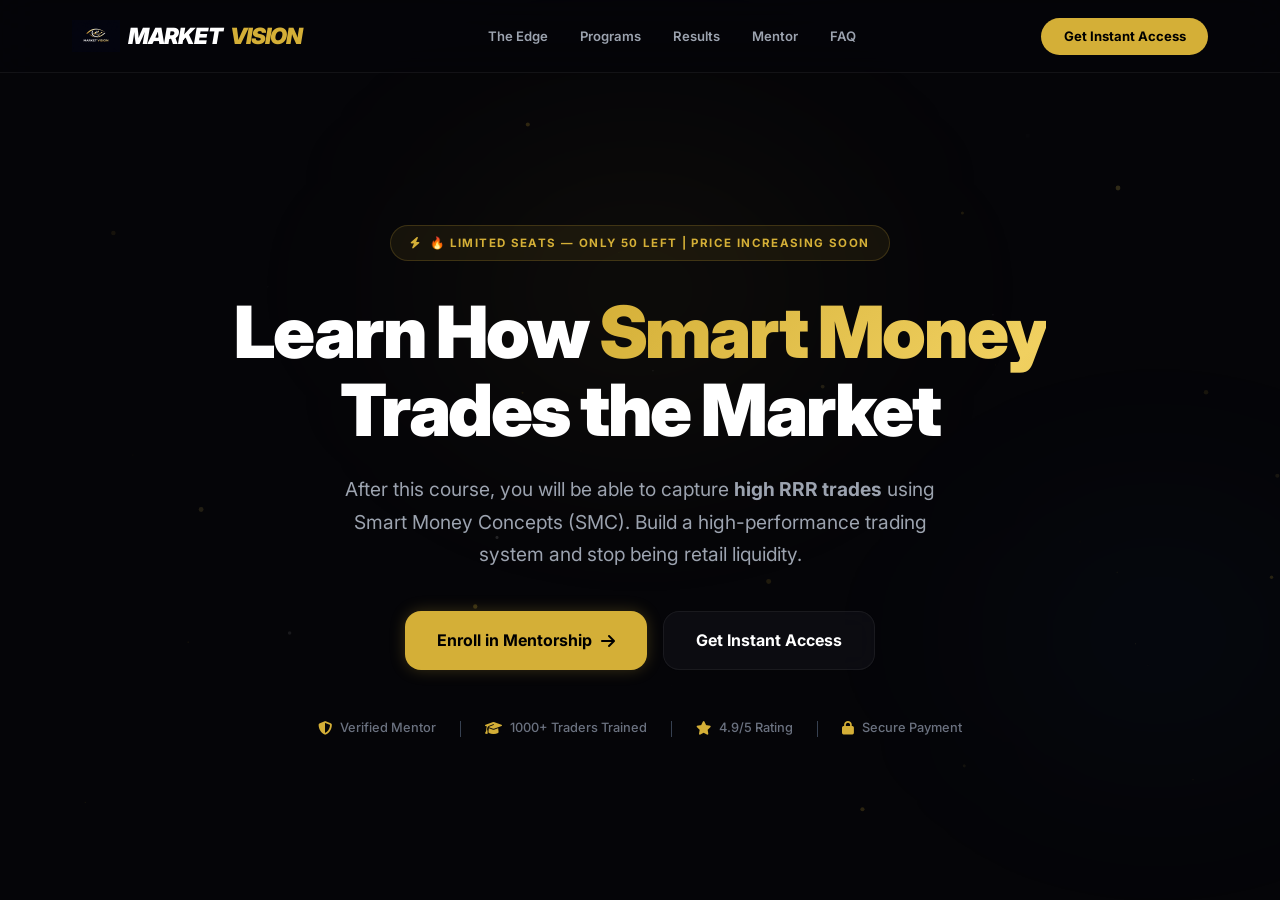
==== commit cf139eea: "Refactor: Deconstruct index.html completely into dedicated the-edge.html and apply.html separate pag" ====
--- a/index.html
+++ b/index.html
@@ -7,9 +7,6 @@
     <meta name="keywords" content="trading education, SMC, smart money concepts, CRT strategy, 4H candle range, forex, trading course">
     <meta name="author" content="Market Vision Education">
     <meta name="theme-color" content="#050508">
-    <meta property="og:title" content="Market Vision | Premium Trading Education">
-    <meta property="og:description" content="Master Smart Money Concepts. Stop being retail liquidity.">
-    <meta property="og:type" content="website">
     <title>Market Vision | Premium Trading Education</title>
     <link rel="preconnect" href="https://fonts.googleapis.com">
     <link rel="preconnect" href="https://fonts.gstatic.com" crossorigin>
@@ -18,64 +15,45 @@
     <link rel="stylesheet" href="css/styles.css">
 </head>
 <body>
-
-    <!-- ============================================ -->
-    <!-- CANVAS PARTICLE BACKGROUND                    -->
-    <!-- ============================================ -->
     <canvas id="particle-canvas"></canvas>
 
-    <!-- ============================================ -->
-    <!-- NAVIGATION                                    -->
-    <!-- ============================================ -->
     <nav id="main-nav" class="nav">
         <div class="nav__container">
             <a href="/" class="nav__logo">
                 <img src="images/logo.png" alt="Market Vision Logo" class="nav__logo-img">
                 Market<span>Vision</span>
             </a>
-
             <div class="nav__links" id="nav-links">
-                <a href="/" class="nav__link" onclick="closeMobileMenu()">The Edge</a>
+                <a href="pages/the-edge.html" class="nav__link" onclick="closeMobileMenu()">The Edge</a>
                 <a href="pages/programs.html" class="nav__link" onclick="closeMobileMenu()">Programs</a>
                 <a href="pages/results.html" class="nav__link" onclick="closeMobileMenu()">Results</a>
                 <a href="pages/mentor.html" class="nav__link" onclick="closeMobileMenu()">Mentor</a>
                 <a href="pages/faq.html" class="nav__link" onclick="closeMobileMenu()">FAQ</a>
             </div>
-
-            <a href="#apply" class="nav__cta">Get Instant Access</a>
-
+            <a href="pages/apply.html" class="nav__cta">Get Instant Access</a>
             <button class="nav__hamburger" id="hamburger-btn" onclick="toggleMobileMenu()" aria-label="Toggle menu">
-                <span></span>
-                <span></span>
-                <span></span>
+                <span></span><span></span><span></span>
             </button>
         </div>
     </nav>
 
-    <!-- ============================================ -->
-    <!-- HERO SECTION                                  -->
-    <!-- ============================================ -->
     <section id="hero" class="hero">
         <div class="hero__glow hero__glow--1"></div>
         <div class="hero__glow hero__glow--2"></div>
-
         <div class="hero__content">
             <div class="hero__badge reveal-up">
                 <i class="fa-solid fa-bolt"></i>
                 <span>🔥 Limited Seats — Only 50 Left | Price Increasing Soon</span>
             </div>
-
             <h1 class="hero__title reveal-up" style="--delay: 0.1s;">
                 Learn How <span class="text-gold-gradient">Smart Money</span><br>
                 Trades the Market
             </h1>
-
             <p class="hero__subtitle reveal-up" style="--delay: 0.2s;">
                 After this course, you will be able to capture <strong>high RRR trades</strong> using Smart Money Concepts (SMC). Build a high-performance trading system and stop being retail liquidity.
             </p>
-
             <div class="hero__actions reveal-up" style="--delay: 0.3s;">
-                <a href="#apply" class="btn btn--primary btn--lg btn--glow">
+                <a href="pages/apply.html" class="btn btn--primary btn--lg btn--glow">
                     <span>Enroll in Mentorship</span>
                     <i class="fa-solid fa-arrow-right"></i>
                 </a>
@@ -83,426 +61,15 @@
                     <span>Get Instant Access</span>
                 </a>
             </div>
-
             <div class="hero__trust reveal-up" style="--delay: 0.4s;">
-                <div class="hero__trust-item">
-                    <i class="fa-solid fa-shield-halved"></i>
-                    <span>Verified Mentor</span>
-                </div>
-                <div class="hero__trust-divider"></div>
-                <div class="hero__trust-item">
-                    <i class="fa-solid fa-graduation-cap"></i>
-                    <span>1000+ Traders Trained</span>
-                </div>
-                <div class="hero__trust-divider"></div>
-                <div class="hero__trust-item">
-                    <i class="fa-solid fa-star"></i>
-                    <span>4.9/5 Rating</span>
-                </div>
-                <div class="hero__trust-divider"></div>
-                <div class="hero__trust-item">
-                    <i class="fa-solid fa-lock"></i>
-                    <span>Secure Payment</span>
-                </div>
-            </div>
-        </div>
-
-        <div class="hero__scroll-indicator">
-            <div class="hero__scroll-mouse">
-                <div class="hero__scroll-dot"></div>
-            </div>
-            <span>Scroll to explore</span>
-        </div>
-    </section>
-
-    <!-- ============================================ -->
-    <!-- STATS BAR                                     -->
-    <!-- ============================================ -->
-    <section class="stats">
-        <div class="stats__container">
-            <div class="stat reveal-up">
-                <div class="stat__number" data-target="1000">0</div>
-                <div class="stat__suffix">+</div>
-                <div class="stat__label">Traders Trained</div>
-            </div>
-            <div class="stat__divider"></div>
-            <div class="stat reveal-up" style="--delay: 0.1s;">
-                <div class="stat__number" data-target="89">0</div>
-                <div class="stat__suffix">%</div>
-                <div class="stat__label">Success Rate</div>
-            </div>
-            <div class="stat__divider"></div>
-            <div class="stat reveal-up" style="--delay: 0.2s;">
-                <div class="stat__number" data-target="3">0</div>
-                <div class="stat__suffix">+</div>
-                <div class="stat__label">Years Teaching</div>
-            </div>
-            <div class="stat__divider"></div>
-            <div class="stat reveal-up" style="--delay: 0.3s;">
-                <div class="stat__number" data-target="15">0</div>
-                <div class="stat__suffix">K+</div>
-                <div class="stat__label">Community Members</div>
+                <div class="hero__trust-item"><i class="fa-solid fa-shield-halved"></i><span>Verified Mentor</span></div><div class="hero__trust-divider"></div>
+                <div class="hero__trust-item"><i class="fa-solid fa-graduation-cap"></i><span>1000+ Traders Trained</span></div><div class="hero__trust-divider"></div>
+                <div class="hero__trust-item"><i class="fa-solid fa-star"></i><span>4.9/5 Rating</span></div><div class="hero__trust-divider"></div>
+                <div class="hero__trust-item"><i class="fa-solid fa-lock"></i><span>Secure Payment</span></div>
             </div>
         </div>
     </section>
 
-    <!-- ============================================ -->
-    <!-- ABOUT / THE EDGE                              -->
-    <!-- ============================================ -->
-    <section id="about" class="about">
-        <div class="about__container">
-            <!-- Problem Side -->
-            <div class="about__problem reveal-left">
-                <div class="section-label section-label--danger">
-                    <i class="fa-solid fa-triangle-exclamation"></i>
-                    The Problem
-                </div>
-                <h2 class="about__title">
-                    Why Retail Traders <span class="text-danger">Fail</span>
-                </h2>
-
-                <div class="about__cards">
-                    <div class="about__card about__card--danger">
-                        <div class="about__card-icon about__card-icon--danger">
-                            <i class="fa-solid fa-arrow-trend-down"></i>
-                        </div>
-                        <div>
-                            <h4>Stop Hunts & Losing Trades</h4>
-                            <p>Trading retail patterns puts your stops exactly where institutions need liquidity to fill their orders.</p>
-                        </div>
-                    </div>
-                    <div class="about__card about__card--danger">
-                        <div class="about__card-icon about__card-icon--danger">
-                            <i class="fa-solid fa-chart-line"></i>
-                        </div>
-                        <div>
-                            <h4>Lagging Indicators</h4>
-                            <p>RSI, MACD, and moving averages show you what already happened — not what smart money is planning next.</p>
-                        </div>
-                    </div>
-                    <div class="about__card about__card--danger">
-                        <div class="about__card-icon about__card-icon--danger">
-                            <i class="fa-solid fa-brain"></i>
-                        </div>
-                        <div>
-                            <h4>Emotional Trading</h4>
-                            <p>Without a structured framework, you rely on gut feeling and repeat the same mistakes every session.</p>
-                        </div>
-                    </div>
-                </div>
-            </div>
-
-            <!-- Solution Side -->
-            <div class="about__solution reveal-right">
-                <div class="section-label section-label--success">
-                    <i class="fa-solid fa-check-circle"></i>
-                    The Solution
-                </div>
-                <h2 class="about__title">
-                    Trade Like <span class="text-gold">Institutions</span>
-                </h2>
-
-                <div class="about__cards">
-                    <div class="about__card about__card--gold">
-                        <div class="about__card-icon about__card-icon--gold">
-                            <i class="fa-solid fa-crosshairs"></i>
-                        </div>
-                        <div>
-                            <h4>Smart Money Concepts (SMC)</h4>
-                            <p>Understand order blocks, liquidity sweeps, and institutional order flow to trade with — not against — the market movers.</p>
-                        </div>
-                    </div>
-                    <div class="about__card about__card--gold">
-                        <div class="about__card-icon about__card-icon--gold">
-                            <i class="fa-solid fa-layer-group"></i>
-                        </div>
-                        <div>
-                            <h4>CRT Strategy Framework</h4>
-                            <p>A systematic approach to reading candle ranges and time-based liquidity patterns for high-probability setups.</p>
-                        </div>
-                    </div>
-                    <div class="about__card about__card--gold">
-                        <div class="about__card-icon about__card-icon--gold">
-                            <i class="fa-solid fa-clock-rotate-left"></i>
-                        </div>
-                        <div>
-                            <h4>4H Candle Range Precision</h4>
-                            <p>Master the 4-hour candle mapping technique to identify high-probability entries with tight risk management.</p>
-                        </div>
-                    </div>
-                </div>
-            </div>
-        </div>
-    </section>
-
-    <!-- ============================================ -->
-    <!-- APPLICATION / PAYMENT                         -->
-    <!-- ============================================ -->
-    <section id="apply" class="apply">
-        <div class="apply__container">
-            <div class="section-header reveal-up">
-                <div class="scarcity-banner" style="margin-bottom:1.5rem;">
-                    <i class="fa-solid fa-users"></i>
-                    <span>⚠️ Only <strong>50 Seats</strong> Available — <strong>47 already taken!</strong></span>
-                </div>
-                <h2 class="section-title">Secure Your <span class="text-gold-gradient">Seat</span></h2>
-                <div class="apply__timer" id="urgency-timer">
-                    <i class="fa-solid fa-clock"></i>
-                    <span id="timer-text">Offer expires in: 24:00:00</span>
-                </div>
-                <p style="font-size:0.85rem; color:var(--color-danger); font-weight:700; margin-top:0.5rem;">🔥 Price Increasing Soon — Lock In Your Discount Now!</p>
-            </div>
-
-            <div class="apply__card reveal-up" style="--delay: 0.1s;">
-                <!-- Step Tabs -->
-                <div class="apply__tabs">
-                    <div class="apply__tab apply__tab--active" id="tab-1">
-                        <span class="apply__tab-num">1</span>
-                        <span class="apply__tab-text">Your Details</span>
-                    </div>
-                    <div class="apply__tab-connector"></div>
-                    <div class="apply__tab" id="tab-2">
-                        <span class="apply__tab-num">2</span>
-                        <span class="apply__tab-text">Payment</span>
-                    </div>
-                    <div class="apply__tab-connector"></div>
-                    <div class="apply__tab" id="tab-3">
-                        <span class="apply__tab-num">3</span>
-                        <span class="apply__tab-text">Confirmation</span>
-                    </div>
-                </div>
-
-                <!-- Step 1: User Info -->
-                <div id="step-1" class="apply__step">
-                    <form id="application-form" class="apply__form" onsubmit="processForm(event)">
-                        <div class="form-group">
-                            <label for="custName" class="form-label">Full Name</label>
-                            <div class="form-input-wrap">
-                                <i class="fa-solid fa-user"></i>
-                                <input type="text" id="custName" required placeholder="e.g. Arjun Sharma" class="form-input" minlength="2">
-                            </div>
-                        </div>
-                        <div class="form-group">
-                            <label for="custEmail" class="form-label">Email Address</label>
-                            <div class="form-input-wrap">
-                                <i class="fa-solid fa-envelope"></i>
-                                <input type="email" id="custEmail" required placeholder="e.g. arjun@email.com" class="form-input">
-                            </div>
-                        </div>
-                        <div class="form-group">
-                            <label for="custPhone" class="form-label">WhatsApp Number</label>
-                            <div class="form-input-wrap">
-                                <i class="fa-brands fa-whatsapp"></i>
-                                <input type="tel" id="custPhone" required placeholder="e.g. +91 98765 43210" class="form-input" pattern="[\+]?[0-9\s\-]{10,15}" title="Enter a valid phone number">
-                            </div>
-                        </div>
-                        <div class="form-group">
-                            <label for="courseSelect" class="form-label">Select Program</label>
-                            <div class="form-input-wrap">
-                                <i class="fa-solid fa-graduation-cap"></i>
-                                <select id="courseSelect" required class="form-input form-select">
-                                    <option value="5999" data-name="SMC Mastery Program">🔥 SMC Mastery (Most Popular) — ₹5,999</option>
-                                    <option value="10000" data-name="All Strategies Combo">🏆 All Strategies Combo (Best Value) — ₹10,000</option>
-                                    <option value="3999" data-name="CRT Strategy Program">CRT Strategy — ₹3,999</option>
-                                    <option value="2499" data-name="4H Candle Range Strategy">4H Candle Range (Beginners) — ₹2,499</option>
-                                    <option value="1999" data-name="Market Bias & Trending Strategy">Market Bias &amp; Trending Strategy — ₹1,999</option>
-                                    <option value="2499" data-name="Silver Bullet Strategy">Silver Bullet Strategy — ₹2,499</option>
-                                    <option value="3999" data-name="Order Flow Trading Strategy">Order Flow Trading Strategy — ₹3,999</option>
-                                </select>
-                            </div>
-                        </div>
-                        <button type="submit" class="btn btn--primary btn--full btn--lg btn--glow" id="proceed-btn">
-                            <span>Get Instant Access 🚀</span>
-                            <i class="fa-solid fa-arrow-right"></i>
-                        </button>
-                        <div class="trust-badges">
-                            <span class="trust-badge"><i class="fa-solid fa-shield-halved"></i> Secure Payment</span>
-                            <span class="trust-badge"><i class="fa-solid fa-lock"></i> 256-bit Encrypted</span>
-                            <span class="trust-badge"><i class="fa-solid fa-rotate-left"></i> 7-Day Refund</span>
-                            <span class="trust-badge"><i class="fa-brands fa-google-pay"></i> UPI / Cards</span>
-                        </div>
-                        <p class="apply__note">
-                            <i class="fa-solid fa-shield-halved"></i>
-                            Your information is encrypted and never shared.
-                        </p>
-                    </form>
-                </div>
-
-                <!-- Step 2: Payment Methods -->
-                <div id="step-2" class="apply__step apply__step--hidden">
-                    <div class="apply__summary">
-                        <div class="apply__summary-left">
-                            <span class="apply__summary-label">Course</span>
-                            <span class="apply__summary-value" id="summary-course">SMC Mastery</span>
-                        </div>
-                        <div class="apply__summary-right">
-                            <span class="apply__summary-label">Amount</span>
-                            <span class="apply__summary-price" id="summary-price">₹5,999</span>
-                        </div>
-                    </div>
-                    <button onclick="switchTab(2, 1)" class="btn btn--ghost apply__back-btn">
-                        <i class="fa-solid fa-arrow-left"></i>
-                        <span>Back to Details</span>
-                    </button>
-                    <h4 class="apply__payment-heading">
-                        <i class="fa-solid fa-mobile-screen-button"></i>
-                        Fast UPI (Mobile Only)
-                    </h4>
-                    <div class="apply__upi-grid">
-                        <button onclick="triggerMobileUPI('gpay')" class="apply__upi-btn" id="btn-gpay">
-                            <div class="apply__upi-icon" style="background: #1a73e8;">
-                                <i class="fa-brands fa-google-pay" style="font-size: 1.4rem;"></i>
-                            </div>
-                            <span>Google Pay</span>
-                        </button>
-                        <button onclick="triggerMobileUPI('phonepe')" class="apply__upi-btn" id="btn-phonepe">
-                            <div class="apply__upi-icon" style="background: #5f259f;">
-                                <i class="fa-solid fa-p" style="font-size: 1.1rem;"></i>
-                            </div>
-                            <span>PhonePe</span>
-                        </button>
-                        <button onclick="triggerMobileUPI('paytm')" class="apply__upi-btn" id="btn-paytm">
-                            <div class="apply__upi-icon" style="background: #00baf2;">
-                                <i class="fa-solid fa-wallet" style="font-size: 1.1rem;"></i>
-                            </div>
-                            <span>Paytm</span>
-                        </button>
-                    </div>
-                    <h4 class="apply__payment-heading" style="margin-top: 1.5rem;">
-                        <i class="fa-regular fa-credit-card"></i>
-                        Credit Card / EMI Option
-                    </h4>
-                    <button onclick="triggerEMI()" class="apply__qr-toggle" id="emi-toggle-btn" style="margin-bottom: 1.5rem; text-align: left;">
-                        <div class="apply__qr-toggle-left">
-                            <div class="apply__qr-toggle-icon" style="background: rgba(212, 175, 55, 0.1); color: var(--color-gold);">
-                                <i class="fa-solid fa-percent"></i>
-                            </div>
-                            <div>
-                                <div class="apply__qr-toggle-title">Pay via EMI starting at ₹999/month</div>
-                                <div class="apply__qr-toggle-sub">Available on all major Credit Cards</div>
-                            </div>
-                        </div>
-                        <i class="fa-solid fa-chevron-right apply__qr-chevron" style="color: var(--color-gold);"></i>
-                    </button>
-                    <h4 class="apply__payment-heading">
-                        <i class="fa-solid fa-desktop"></i>
-                        Desktop / QR Scanner
-                    </h4>
-                    <button onclick="toggleScanner()" class="apply__qr-toggle" id="qr-toggle-btn">
-                        <div class="apply__qr-toggle-left">
-                            <div class="apply__qr-toggle-icon">
-                                <i class="fa-solid fa-qrcode"></i>
-                            </div>
-                            <div>
-                                <div class="apply__qr-toggle-title">Scan QR Code</div>
-                                <div class="apply__qr-toggle-sub">Pay using any UPI app</div>
-                            </div>
-                        </div>
-                        <i class="fa-solid fa-chevron-down apply__qr-chevron" id="qr-chevron"></i>
-                    </button>
-                    <div id="qr-section" class="apply__qr-section apply__step--hidden">
-                        <p class="apply__qr-instruction">Scan this QR code to pay <strong class="text-gold">₹<span class="qr-price-text">5,999</span></strong></p>
-                        <div class="apply__qr-wrapper">
-                            <img id="qr-image" src="https://api.qrserver.com/v1/create-qr-code/?size=220x220&data=upi://pay?pa=marketvision@okhdfc%26pn=Market%20Vision%26cu=INR" alt="Payment QR Code" width="200" height="200">
-                        </div>
-                        <div class="apply__upi-manual">
-                            <span class="apply__upi-manual-label">Manual UPI ID</span>
-                            <div class="apply__upi-manual-row">
-                                <code id="merchant-upi-display" class="apply__upi-id">marketvision@okhdfc</code>
-                                <button onclick="copyUpi()" class="apply__upi-copy" id="copy-upi-btn">
-                                    <i class="fa-regular fa-copy"></i>
-                                    <span id="copy-text">Copy</span>
-                                </button>
-                            </div>
-                        </div>
-                        <button onclick="checkPaymentStatus()" class="btn btn--primary btn--full" id="check-payment-btn">
-                            <i class="fa-solid fa-rotate"></i>
-                            <span>I have paid — check status</span>
-                        </button>
-                    </div>
-                    <div class="apply__secure">
-                        <i class="fa-solid fa-lock"></i>
-                        <span>Secure 256-bit encrypted transaction</span>
-                    </div>
-                </div>
-
-                <!-- Step 3: Success -->
-                <div id="step-3" class="apply__step apply__step--hidden">
-                    <div class="apply__success">
-                        <div class="apply__success-icon">
-                            <div class="apply__success-ring"></div>
-                            <i class="fa-solid fa-check"></i>
-                        </div>
-                        <h2 class="apply__success-title">Payment Successful!</h2>
-                        <p class="apply__success-text">Your enrollment is confirmed. A confirmation email with all the details has been sent to your inbox.</p>
-                        <div class="apply__success-details">
-                            <div class="apply__success-detail">
-                                <span>Course</span>
-                                <strong id="confirm-course">SMC Mastery Program</strong>
-                            </div>
-                            <div class="apply__success-detail">
-                                <span>Amount Paid</span>
-                                <strong id="confirm-amount" class="text-gold">₹5,999</strong>
-                            </div>
-                            <div class="apply__success-detail">
-                                <span>Status</span>
-                                <strong class="text-success">Confirmed</strong>
-                            </div>
-                        </div>
-                        <a href="https://wa.me/919521233022?text=Hi%2C%20I%20just%20enrolled!" target="_blank" rel="noopener noreferrer" class="btn btn--whatsapp btn--full btn--lg">
-                            <i class="fa-brands fa-whatsapp"></i>
-                            <span>Join Premium Community</span>
-                        </a>
-                        <p class="apply__success-note">You'll be added to the premium Telegram group within 24 hours.</p>
-                    </div>
-                </div>
-            </div>
-        </div>
-    </section>
-
-    <!-- ============================================ -->
-    <!-- FOOTER                                        -->
-    <!-- ============================================ -->
-    <footer class="footer">
-        <div class="footer__container">
-            <div class="footer__top">
-                <div class="footer__brand">
-                    <a href="/" class="footer__logo">Market<span>Vision</span></a>
-                    <p class="footer__tagline">Master institutional trading. Stop being retail liquidity.</p>
-                    <div class="footer__socials">
-                        <a href="#" class="footer__social" aria-label="Telegram"><i class="fa-brands fa-telegram"></i></a>
-                        <a href="#" class="footer__social" aria-label="YouTube"><i class="fa-brands fa-youtube"></i></a>
-                        <a href="#" class="footer__social" aria-label="Instagram"><i class="fa-brands fa-instagram"></i></a>
-                        <a href="#" class="footer__social" aria-label="Twitter"><i class="fa-brands fa-x-twitter"></i></a>
-                    </div>
-                </div>
-                <div class="footer__links-group">
-                    <h4 class="footer__links-title">Programs</h4>
-                    <a href="pages/programs.html" class="footer__link">SMC Mastery</a>
-                    <a href="pages/programs.html" class="footer__link">CRT Strategy</a>
-                    <a href="pages/programs.html" class="footer__link">4H Candle Range</a>
-                </div>
-                <div class="footer__links-group">
-                    <h4 class="footer__links-title">Company</h4>
-                    <a href="/" class="footer__link">About Us</a>
-                    <a href="pages/results.html" class="footer__link">Student Results</a>
-                    <a href="pages/faq.html" class="footer__link">FAQ</a>
-                    <a href="#apply" class="footer__link">Apply Now</a>
-                </div>
-                <div class="footer__links-group">
-                    <h4 class="footer__links-title">Legal</h4>
-                    <a href="#" class="footer__link">Privacy Policy</a>
-                    <a href="#" class="footer__link">Terms of Service</a>
-                    <a href="#" class="footer__link">Refund Policy</a>
-                </div>
-            </div>
-            <div class="footer__bottom">
-                <p>© 2024 Market Vision Education. All rights reserved.</p>
-                <p class="footer__disclaimer">Trading in financial markets involves significant risk. Past results do not guarantee future performance. This is an educational program, not financial advice.</p>
-            </div>
-        </div>
-    </footer>
-
     <script src="js/main.js"></script>
 </body>
 </html>
--- a/css/styles.css
+++ b/css/styles.css
@@ -439,6 +439,33 @@
     transform: translateY(-7px) rotate(-45deg);
 }
 
+/* Mobile Nav responsiveness */
+@media (max-width: 768px) {
+    .nav__hamburger {
+        display: flex;
+    }
+    .nav__links {
+        position: fixed;
+        top: 0;
+        right: -100%;
+        width: 250px;
+        height: 100vh;
+        background: #0a0a0f;
+        flex-direction: column;
+        padding: 6rem 2rem 2rem;
+        gap: 2rem;
+        transition: 0.4s ease;
+        border-left: 1px solid rgba(255, 255, 255, 0.06);
+        box-shadow: -10px 0 30px rgba(0, 0, 0, 0.5);
+    }
+    .nav__links.open {
+        right: 0;
+    }
+    .nav__cta {
+        display: none; /* Hide CTA button on small phones in navbar */
+    }
+}
+
 /* ==============================================
    HERO
    ============================================== */
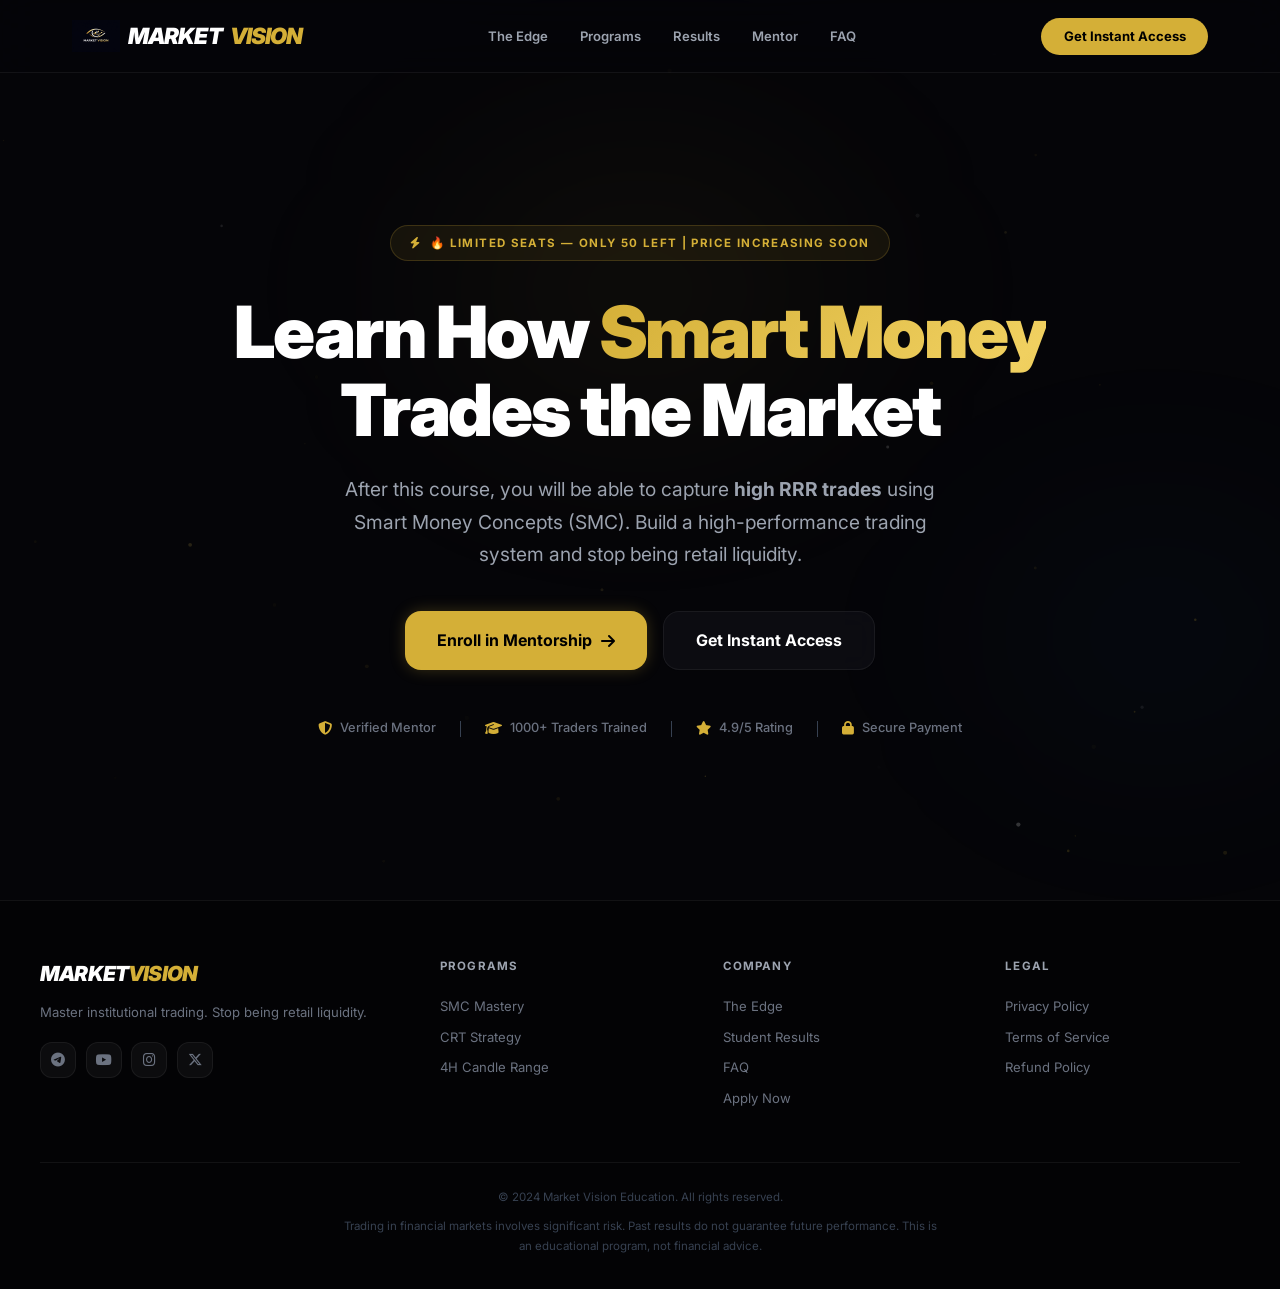
==== commit c3c7f3ab: "Fix: Add missing footer back to the home page" ====
--- a/index.html
+++ b/index.html
@@ -70,6 +70,49 @@
         </div>
     </section>
 
+    <!-- ============================================ -->
+    <!-- FOOTER                                        -->
+    <!-- ============================================ -->
+    <footer class="footer">
+        <div class="footer__container">
+            <div class="footer__top">
+                <div class="footer__brand">
+                    <a href="/" class="footer__logo">Market<span>Vision</span></a>
+                    <p class="footer__tagline">Master institutional trading. Stop being retail liquidity.</p>
+                    <div class="footer__socials">
+                        <a href="#" class="footer__social" aria-label="Telegram"><i class="fa-brands fa-telegram"></i></a>
+                        <a href="#" class="footer__social" aria-label="YouTube"><i class="fa-brands fa-youtube"></i></a>
+                        <a href="#" class="footer__social" aria-label="Instagram"><i class="fa-brands fa-instagram"></i></a>
+                        <a href="#" class="footer__social" aria-label="Twitter"><i class="fa-brands fa-x-twitter"></i></a>
+                    </div>
+                </div>
+                <div class="footer__links-group">
+                    <h4 class="footer__links-title">Programs</h4>
+                    <a href="pages/programs.html" class="footer__link">SMC Mastery</a>
+                    <a href="pages/programs.html" class="footer__link">CRT Strategy</a>
+                    <a href="pages/programs.html" class="footer__link">4H Candle Range</a>
+                </div>
+                <div class="footer__links-group">
+                    <h4 class="footer__links-title">Company</h4>
+                    <a href="pages/the-edge.html" class="footer__link">The Edge</a>
+                    <a href="pages/results.html" class="footer__link">Student Results</a>
+                    <a href="pages/faq.html" class="footer__link">FAQ</a>
+                    <a href="pages/apply.html" class="footer__link">Apply Now</a>
+                </div>
+                <div class="footer__links-group">
+                    <h4 class="footer__links-title">Legal</h4>
+                    <a href="#" class="footer__link">Privacy Policy</a>
+                    <a href="#" class="footer__link">Terms of Service</a>
+                    <a href="#" class="footer__link">Refund Policy</a>
+                </div>
+            </div>
+            <div class="footer__bottom">
+                <p>© 2024 Market Vision Education. All rights reserved.</p>
+                <p class="footer__disclaimer">Trading in financial markets involves significant risk. Past results do not guarantee future performance. This is an educational program, not financial advice.</p>
+            </div>
+        </div>
+    </footer>
+
     <script src="js/main.js"></script>
 </body>
 </html>
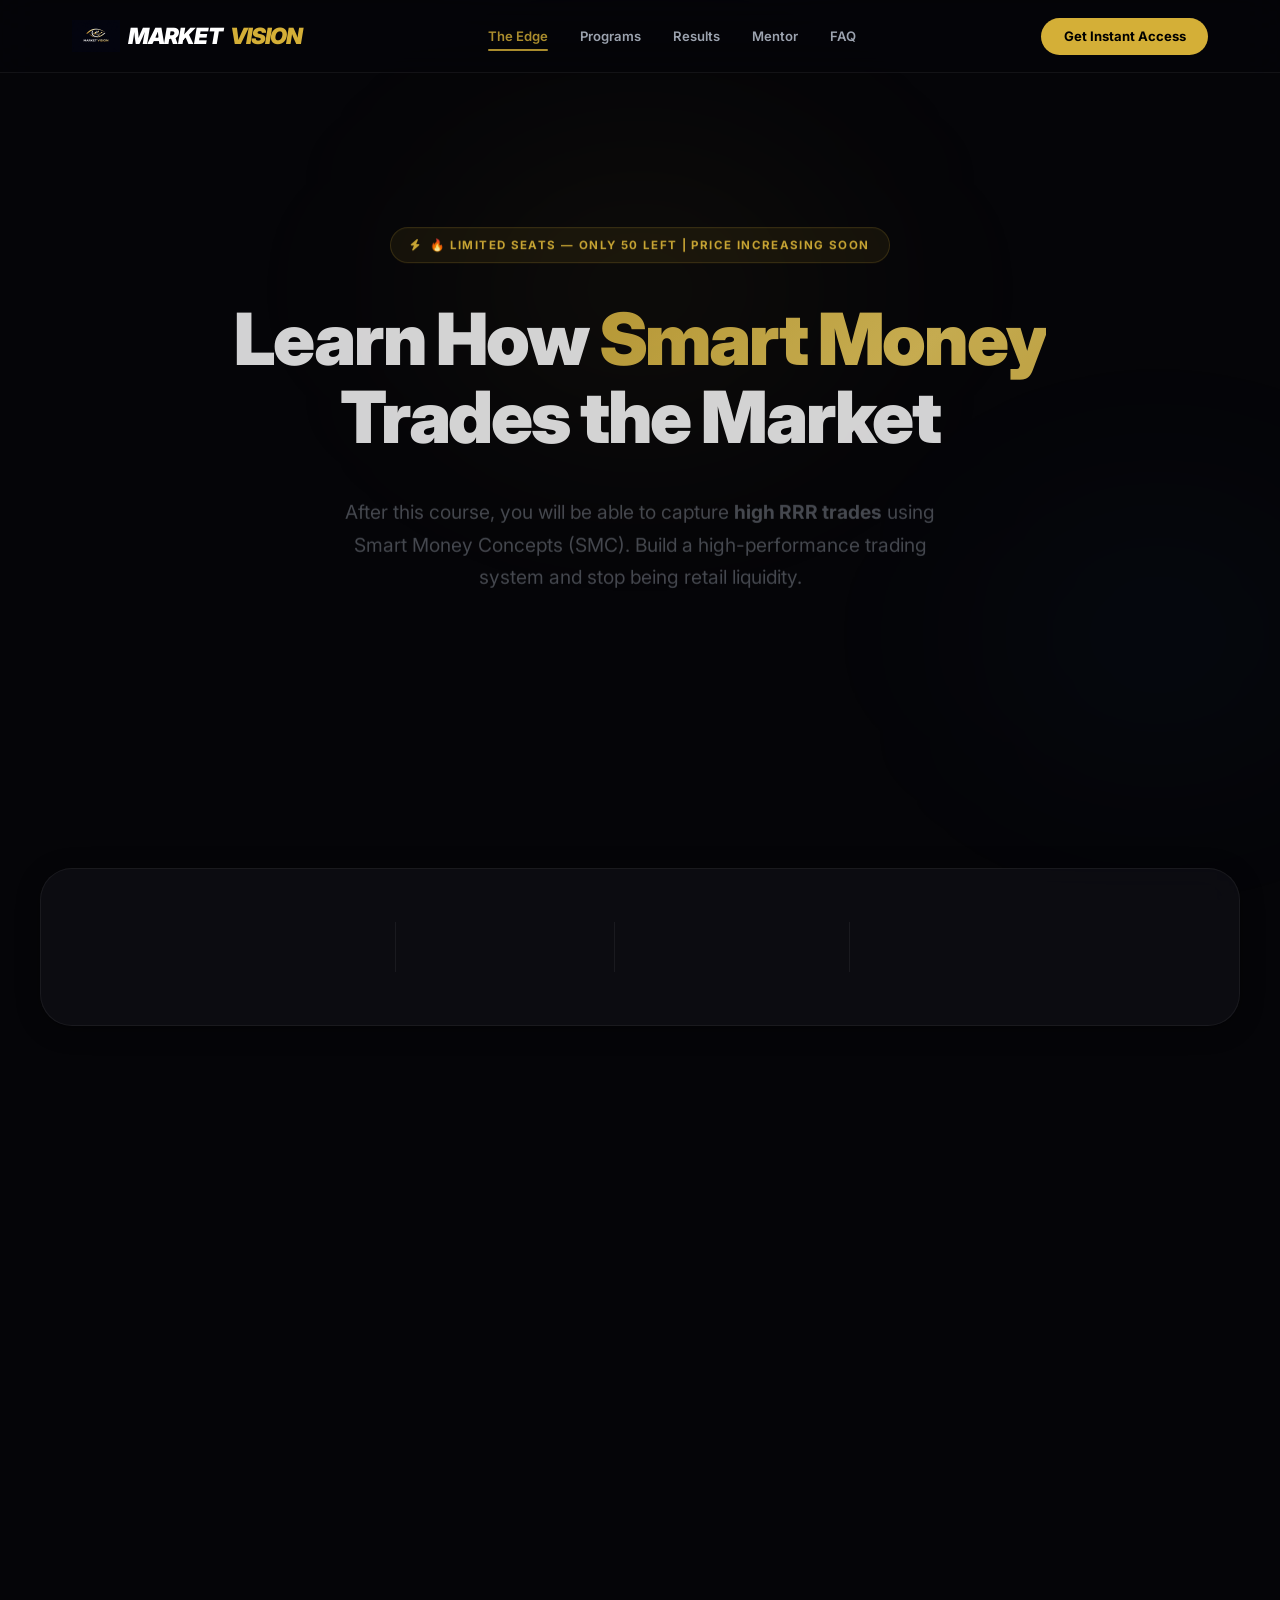
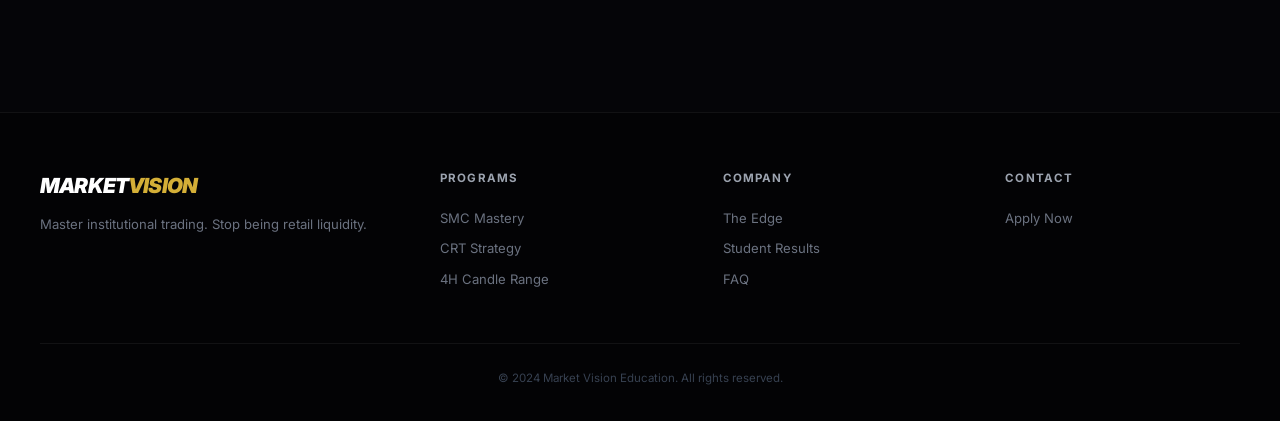
==== commit 59430612: "Redirect root to The Edge page" ====
--- a/index.html
+++ b/index.html
@@ -3,6 +3,7 @@
 <head>
     <meta charset="UTF-8">
     <meta name="viewport" content="width=device-width, initial-scale=1.0">
+    <meta http-equiv="refresh" content="0;url=pages/the-edge.html">
     <meta name="description" content="Market Vision — Master Smart Money Concepts, CRT & 4H Candle Range Strategy. Premium trading education for aspiring institutional-level traders.">
     <meta name="keywords" content="trading education, SMC, smart money concepts, CRT strategy, 4H candle range, forex, trading course">
     <meta name="author" content="Market Vision Education">
--- a/css/styles.css
+++ b/css/styles.css
@@ -386,7 +386,14 @@
     color: var(--color-text);
 }
 
-.nav__link:hover::after {
+.nav__link.active {
+    color: var(--color-gold);
+    pointer-events: none;
+    opacity: 0.8;
+}
+
+.nav__link:hover::after,
+.nav__link.active::after {
     width: 100%;
 }
 
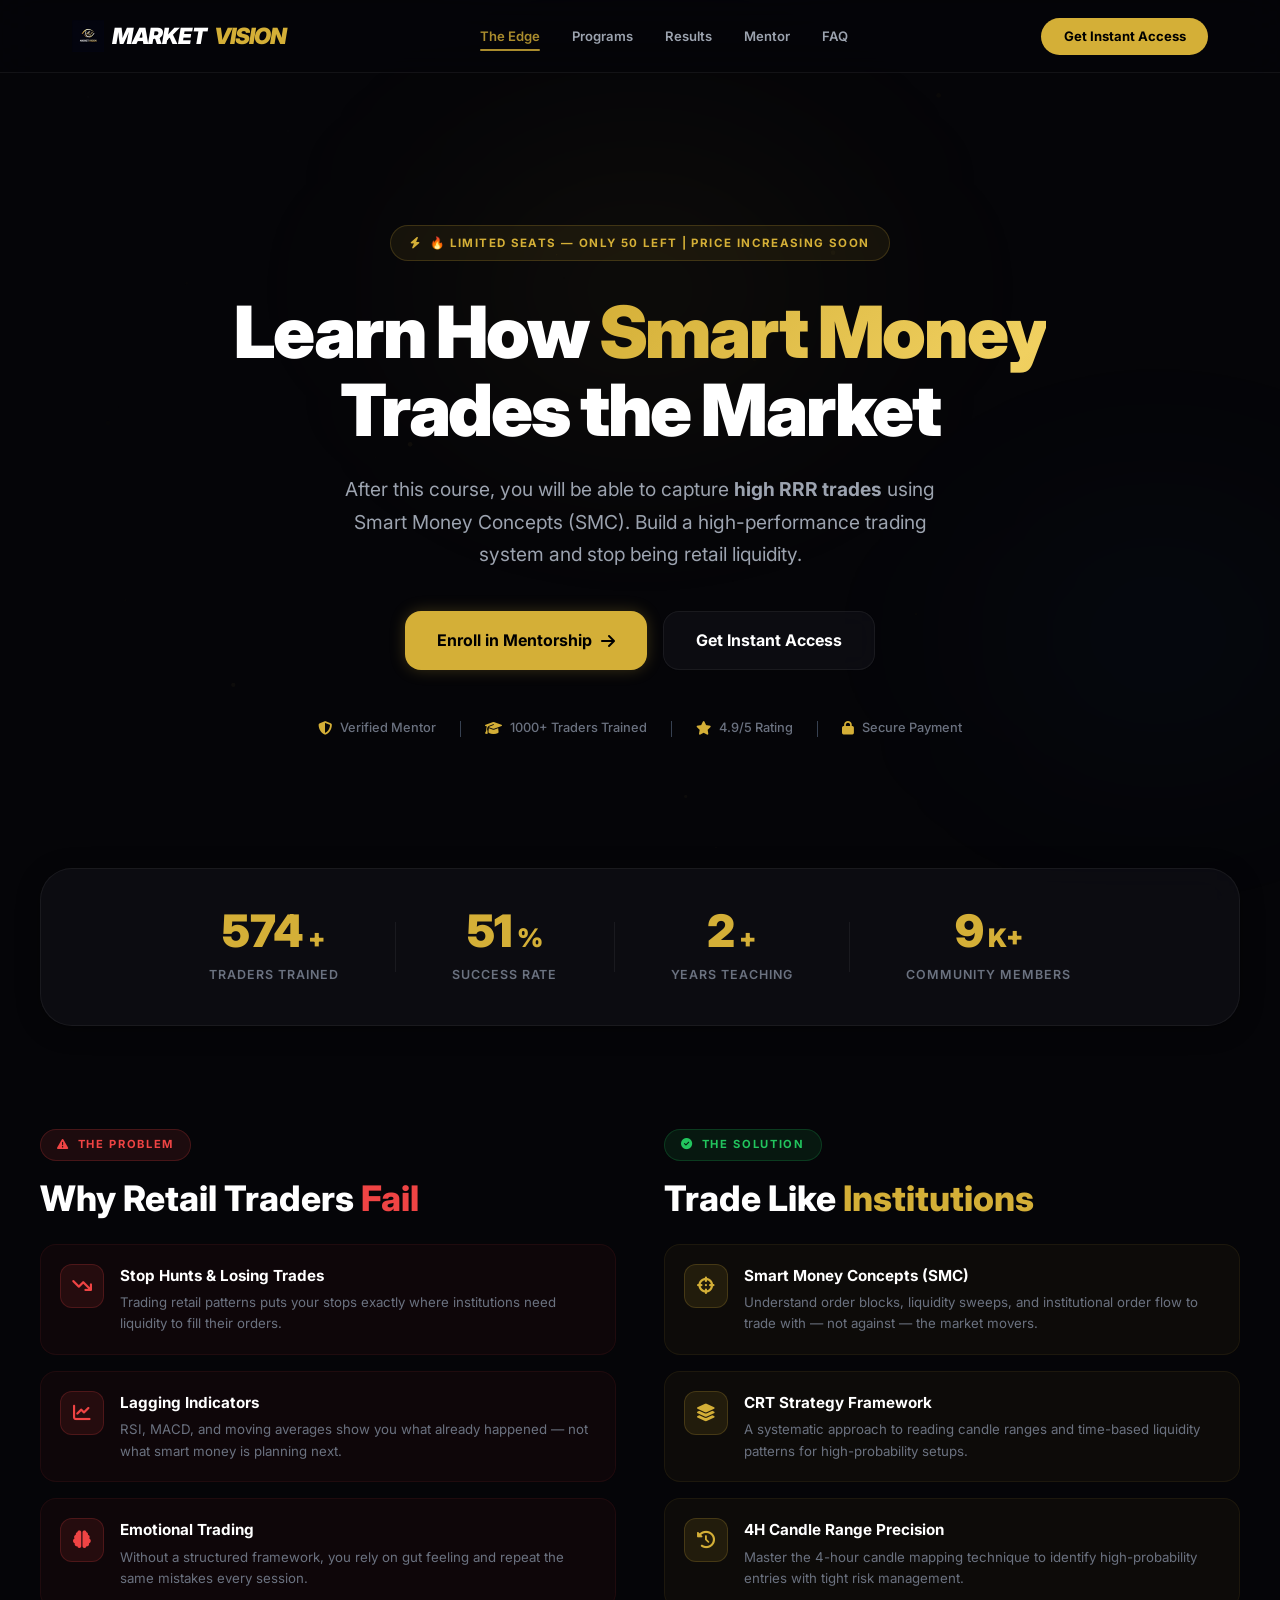
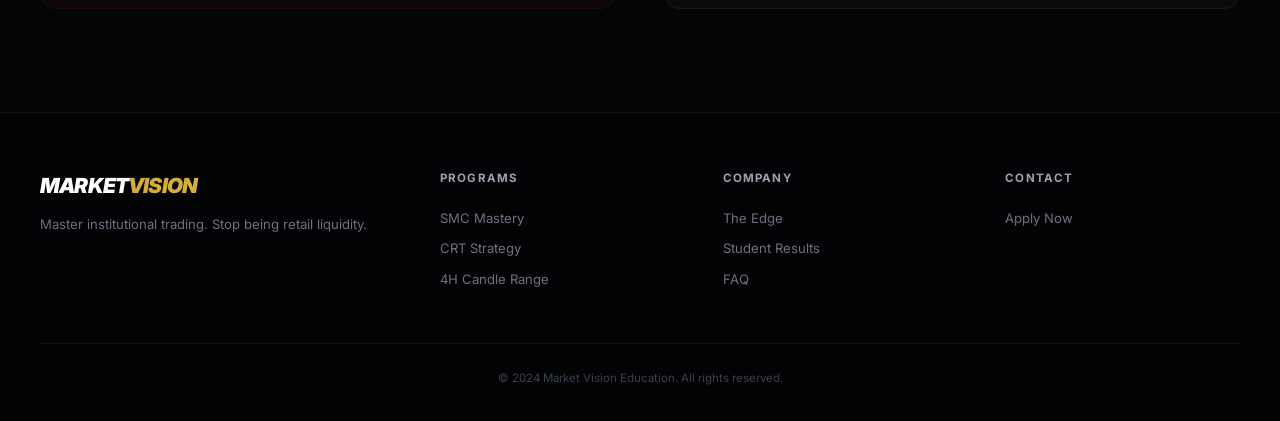
==== commit 54773c22: "Optimize performance: shrink logo, fix CPU loop, restructure routing for rapid loads" ====
--- a/index.html
+++ b/index.html
@@ -3,16 +3,12 @@
 <head>
     <meta charset="UTF-8">
     <meta name="viewport" content="width=device-width, initial-scale=1.0">
-    <meta http-equiv="refresh" content="0;url=pages/the-edge.html">
-    <meta name="description" content="Market Vision — Master Smart Money Concepts, CRT & 4H Candle Range Strategy. Premium trading education for aspiring institutional-level traders.">
-    <meta name="keywords" content="trading education, SMC, smart money concepts, CRT strategy, 4H candle range, forex, trading course">
-    <meta name="author" content="Market Vision Education">
-    <meta name="theme-color" content="#050508">
     <title>Market Vision | Premium Trading Education</title>
     <link rel="preconnect" href="https://fonts.googleapis.com">
     <link rel="preconnect" href="https://fonts.gstatic.com" crossorigin>
+    <link rel="preconnect" href="https://cdnjs.cloudflare.com" crossorigin>
     <link href="https://fonts.googleapis.com/css2?family=Inter:wght@300;400;500;600;700;800;900&family=JetBrains+Mono:wght@400;700&display=swap" rel="stylesheet">
-    <link href="https://cdnjs.cloudflare.com/ajax/libs/font-awesome/6.5.0/css/all.min.css" rel="stylesheet">
+    <link rel="stylesheet" href="https://cdnjs.cloudflare.com/ajax/libs/font-awesome/6.5.0/css/all.min.css" media="print" onload="this.media='all'">
     <link rel="stylesheet" href="css/styles.css">
 </head>
 <body>
@@ -21,11 +17,11 @@
     <nav id="main-nav" class="nav">
         <div class="nav__container">
             <a href="/" class="nav__logo">
-                <img src="images/logo.png" alt="Market Vision Logo" class="nav__logo-img">
+                <img src="images/logo.png" alt="Market Vision Logo" class="nav__logo-img" width="32" height="32" loading="eager">
                 Market<span>Vision</span>
             </a>
             <div class="nav__links" id="nav-links">
-                <a href="pages/the-edge.html" class="nav__link" onclick="closeMobileMenu()">The Edge</a>
+                <a href="/" class="nav__link" onclick="closeMobileMenu()">The Edge</a>
                 <a href="pages/programs.html" class="nav__link" onclick="closeMobileMenu()">Programs</a>
                 <a href="pages/results.html" class="nav__link" onclick="closeMobileMenu()">Results</a>
                 <a href="pages/mentor.html" class="nav__link" onclick="closeMobileMenu()">Mentor</a>
@@ -71,21 +67,112 @@
         </div>
     </section>
 
-    <!-- ============================================ -->
-    <!-- FOOTER                                        -->
-    <!-- ============================================ -->
+    <section class="stats">
+        <div class="stats__container">
+            <div class="stat reveal-up">
+                <div class="stat__number" data-target="1000">0</div>
+                <div class="stat__suffix">+</div>
+                <div class="stat__label">Traders Trained</div>
+            </div>
+            <div class="stat__divider"></div>
+            <div class="stat reveal-up" style="--delay: 0.1s;">
+                <div class="stat__number" data-target="89">0</div>
+                <div class="stat__suffix">%</div>
+                <div class="stat__label">Success Rate</div>
+            </div>
+            <div class="stat__divider"></div>
+            <div class="stat reveal-up" style="--delay: 0.2s;">
+                <div class="stat__number" data-target="3">0</div>
+                <div class="stat__suffix">+</div>
+                <div class="stat__label">Years Teaching</div>
+            </div>
+            <div class="stat__divider"></div>
+            <div class="stat reveal-up" style="--delay: 0.3s;">
+                <div class="stat__number" data-target="15">0</div>
+                <div class="stat__suffix">K+</div>
+                <div class="stat__label">Community Members</div>
+            </div>
+        </div>
+    </section>
+
+    <section id="about" class="about">
+        <div class="about__container">
+            <!-- Problem Side -->
+            <div class="about__problem reveal-left">
+                <div class="section-label section-label--danger">
+                    <i class="fa-solid fa-triangle-exclamation"></i>
+                    The Problem
+                </div>
+                <h2 class="about__title">
+                    Why Retail Traders <span class="text-danger">Fail</span>
+                </h2>
+                <div class="about__cards">
+                    <div class="about__card about__card--danger">
+                        <div class="about__card-icon about__card-icon--danger"><i class="fa-solid fa-arrow-trend-down"></i></div>
+                        <div>
+                            <h4>Stop Hunts & Losing Trades</h4>
+                            <p>Trading retail patterns puts your stops exactly where institutions need liquidity to fill their orders.</p>
+                        </div>
+                    </div>
+                    <div class="about__card about__card--danger">
+                        <div class="about__card-icon about__card-icon--danger"><i class="fa-solid fa-chart-line"></i></div>
+                        <div>
+                            <h4>Lagging Indicators</h4>
+                            <p>RSI, MACD, and moving averages show you what already happened — not what smart money is planning next.</p>
+                        </div>
+                    </div>
+                    <div class="about__card about__card--danger">
+                        <div class="about__card-icon about__card-icon--danger"><i class="fa-solid fa-brain"></i></div>
+                        <div>
+                            <h4>Emotional Trading</h4>
+                            <p>Without a structured framework, you rely on gut feeling and repeat the same mistakes every session.</p>
+                        </div>
+                    </div>
+                </div>
+            </div>
+
+            <!-- Solution Side -->
+            <div class="about__solution reveal-right">
+                <div class="section-label section-label--success">
+                    <i class="fa-solid fa-check-circle"></i>
+                    The Solution
+                </div>
+                <h2 class="about__title">
+                    Trade Like <span class="text-gold">Institutions</span>
+                </h2>
+                <div class="about__cards">
+                    <div class="about__card about__card--gold">
+                        <div class="about__card-icon about__card-icon--gold"><i class="fa-solid fa-crosshairs"></i></div>
+                        <div>
+                            <h4>Smart Money Concepts (SMC)</h4>
+                            <p>Understand order blocks, liquidity sweeps, and institutional order flow to trade with — not against — the market movers.</p>
+                        </div>
+                    </div>
+                    <div class="about__card about__card--gold">
+                        <div class="about__card-icon about__card-icon--gold"><i class="fa-solid fa-layer-group"></i></div>
+                        <div>
+                            <h4>CRT Strategy Framework</h4>
+                            <p>A systematic approach to reading candle ranges and time-based liquidity patterns for high-probability setups.</p>
+                        </div>
+                    </div>
+                    <div class="about__card about__card--gold">
+                        <div class="about__card-icon about__card-icon--gold"><i class="fa-solid fa-clock-rotate-left"></i></div>
+                        <div>
+                            <h4>4H Candle Range Precision</h4>
+                            <p>Master the 4-hour candle mapping technique to identify high-probability entries with tight risk management.</p>
+                        </div>
+                    </div>
+                </div>
+            </div>
+        </div>
+    </section>
+
     <footer class="footer">
         <div class="footer__container">
             <div class="footer__top">
                 <div class="footer__brand">
                     <a href="/" class="footer__logo">Market<span>Vision</span></a>
                     <p class="footer__tagline">Master institutional trading. Stop being retail liquidity.</p>
-                    <div class="footer__socials">
-                        <a href="#" class="footer__social" aria-label="Telegram"><i class="fa-brands fa-telegram"></i></a>
-                        <a href="#" class="footer__social" aria-label="YouTube"><i class="fa-brands fa-youtube"></i></a>
-                        <a href="#" class="footer__social" aria-label="Instagram"><i class="fa-brands fa-instagram"></i></a>
-                        <a href="#" class="footer__social" aria-label="Twitter"><i class="fa-brands fa-x-twitter"></i></a>
-                    </div>
                 </div>
                 <div class="footer__links-group">
                     <h4 class="footer__links-title">Programs</h4>
@@ -95,25 +182,21 @@
                 </div>
                 <div class="footer__links-group">
                     <h4 class="footer__links-title">Company</h4>
-                    <a href="pages/the-edge.html" class="footer__link">The Edge</a>
+                    <a href="/" class="footer__link">The Edge</a>
                     <a href="pages/results.html" class="footer__link">Student Results</a>
                     <a href="pages/faq.html" class="footer__link">FAQ</a>
+                </div>
+                <div class="footer__links-group">
+                    <h4 class="footer__links-title">Contact</h4>
                     <a href="pages/apply.html" class="footer__link">Apply Now</a>
-                </div>
-                <div class="footer__links-group">
-                    <h4 class="footer__links-title">Legal</h4>
-                    <a href="#" class="footer__link">Privacy Policy</a>
-                    <a href="#" class="footer__link">Terms of Service</a>
-                    <a href="#" class="footer__link">Refund Policy</a>
                 </div>
             </div>
             <div class="footer__bottom">
                 <p>© 2024 Market Vision Education. All rights reserved.</p>
-                <p class="footer__disclaimer">Trading in financial markets involves significant risk. Past results do not guarantee future performance. This is an educational program, not financial advice.</p>
             </div>
         </div>
     </footer>
 
-    <script src="js/main.js"></script>
+    <script src="js/main.js" defer></script>
 </body>
 </html>
